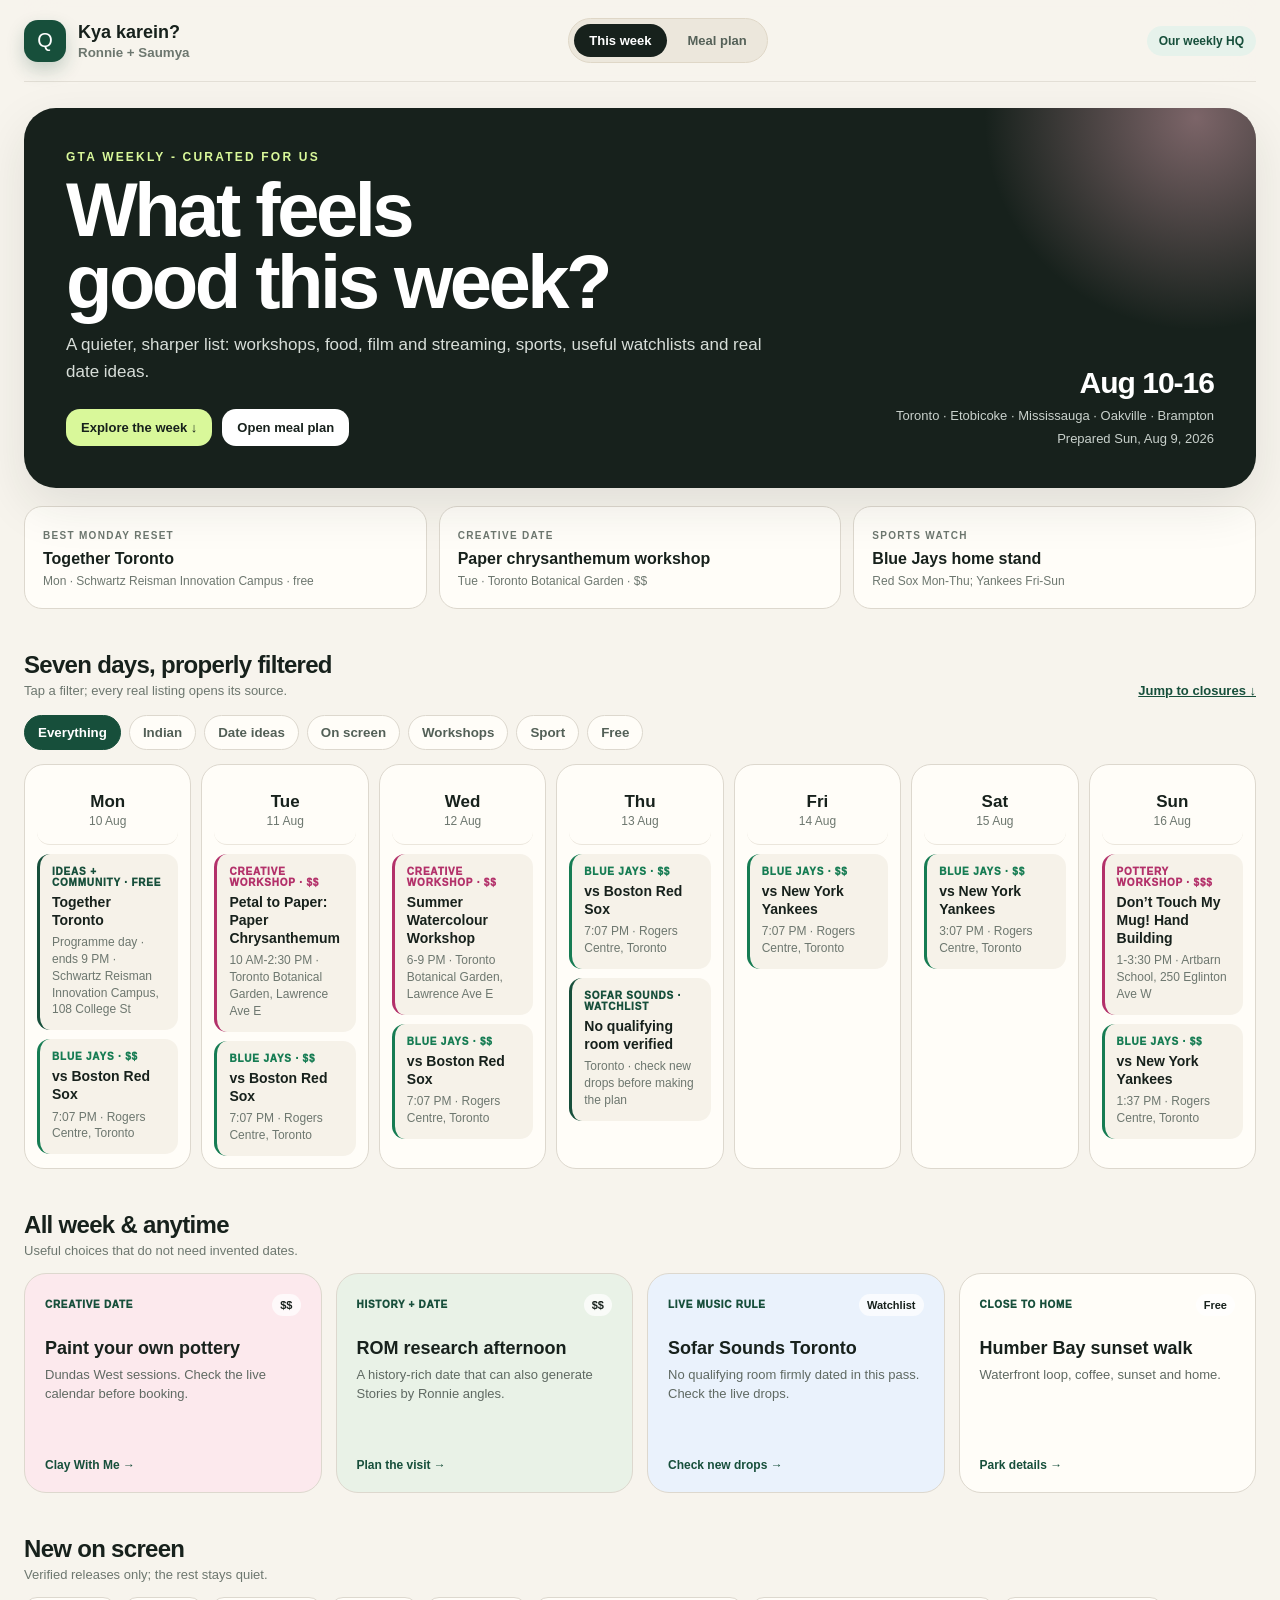
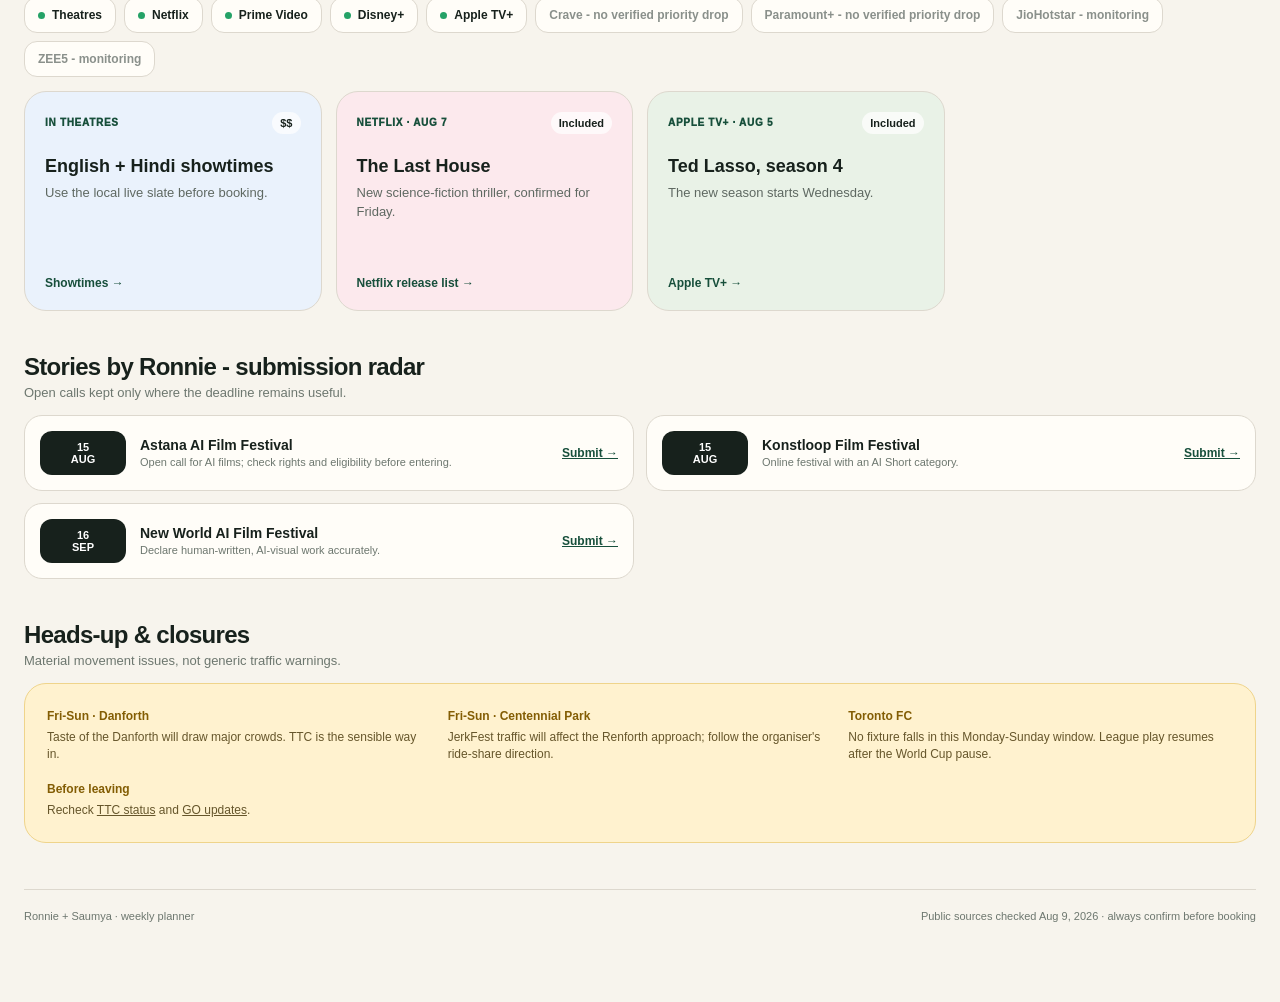
==== index.html @ 0d4a5aeb "Weekly dashboard refresh" ====
<!doctype html>
<html lang="en"><head><meta charset="utf-8"><meta name="viewport" content="width=device-width,initial-scale=1"><meta name="robots" content="noindex,nofollow"><title>Kya karein? - Week</title><meta name="description" content="Ronnie and Saumya's private GTA week planner."><meta name="theme-color" content="#174f3b"><link rel="manifest" href="manifest.webmanifest"><link rel="apple-touch-icon" href="icons/qeera-192.png"><link rel="stylesheet" href="styles.css"></head>
<body data-page="week"><main class="shell">
<nav class="topbar" aria-label="Primary navigation"><a class="brand" href="index.html"><span class="brandmark">Q</span><span><b>Kya karein?</b><small>Ronnie + Saumya</small></span></a><div class="nav"><a class="active" href="index.html">This week</a><a href="meals.html">Meal plan</a></div><span class="privacy">Our weekly HQ</span></nav>
<header class="hero"><div><div class="eyebrow">GTA weekly - curated for us</div><h1>What feels<br>good this week?</h1><p>A quieter, sharper list: workshops, food, film and streaming, sports, useful watchlists and real date ideas.</p><div class="hero-actions"><a class="button" href="#calendar">Explore the week ↓</a><a class="button secondary" href="meals.html">Open meal plan</a></div></div><div class="weekstamp"><strong>Aug 10-16</strong><span>Toronto · Etobicoke · Mississauga · Oakville · Brampton</span><span>Prepared Sun, Aug 9, 2026</span></div></header>
<section class="pulse" aria-label="This week's pulse"><article class="pulse-card"><small>Best Monday reset</small><strong>Together Toronto</strong><span>Mon · Schwartz Reisman Innovation Campus · free</span></article><article class="pulse-card"><small>Creative date</small><strong>Paper chrysanthemum workshop</strong><span>Tue · Toronto Botanical Garden · $$</span></article><article class="pulse-card"><small>Sports watch</small><strong>Blue Jays home stand</strong><span>Red Sox Mon-Thu; Yankees Fri-Sun</span></article></section>
<section class="section" id="calendar"><div class="section-head"><div><h2>Seven days, properly filtered</h2><p>Tap a filter; every real listing opens its source.</p></div><a class="section-link" href="#heads-up">Jump to closures ↓</a></div><div class="filters" role="group" aria-label="Event filters"><button class="filter active" data-filter="all">Everything</button><button class="filter" data-filter="indian">Indian</button><button class="filter" data-filter="date">Date ideas</button><button class="filter" data-filter="screen">On screen</button><button class="filter" data-filter="workshop">Workshops</button><button class="filter" data-filter="sport">Sport</button><button class="filter" data-filter="free">Free</button></div><div class="days">
<article class="day-card" data-date="2026-08-10"><div class="day-head"><b>Mon</b><span>10 Aug</span></div><a class="event free" data-tags="date free" href="https://sric.utoronto.ca/together-toronto-august-10-2026/" target="_blank" rel="noopener"><small>Ideas + community · Free</small><b>Together Toronto</b><span>Programme day · ends 9 PM · Schwartz Reisman Innovation Campus, 108 College St</span></a><a class="event sport" data-tags="sport" href="https://www.mlb.com/bluejays/schedule/2026-08" target="_blank" rel="noopener"><small>Blue Jays · $$</small><b>vs Boston Red Sox</b><span>7:07 PM · Rogers Centre, Toronto</span></a></article>
<article class="day-card" data-date="2026-08-11"><div class="day-head"><b>Tue</b><span>11 Aug</span></div><a class="event workshop" data-tags="date workshop" href="https://torontobotanicalgarden.ca/events/week/2026-08-10/" target="_blank" rel="noopener"><small>Creative workshop · $$</small><b>Petal to Paper: Paper Chrysanthemum</b><span>10 AM-2:30 PM · Toronto Botanical Garden, Lawrence Ave E</span></a><a class="event sport" data-tags="sport" href="https://www.mlb.com/bluejays/schedule/2026-08" target="_blank" rel="noopener"><small>Blue Jays · $$</small><b>vs Boston Red Sox</b><span>7:07 PM · Rogers Centre, Toronto</span></a></article>
<article class="day-card" data-date="2026-08-12"><div class="day-head"><b>Wed</b><span>12 Aug</span></div><a class="event workshop" data-tags="date workshop" href="https://torontobotanicalgarden.ca/events/week/2026-08-10/" target="_blank" rel="noopener"><small>Creative workshop · $$</small><b>Summer Watercolour Workshop</b><span>6-9 PM · Toronto Botanical Garden, Lawrence Ave E</span></a><a class="event sport" data-tags="sport" href="https://www.mlb.com/bluejays/schedule/2026-08" target="_blank" rel="noopener"><small>Blue Jays · $$</small><b>vs Boston Red Sox</b><span>7:07 PM · Rogers Centre, Toronto</span></a></article>
<article class="day-card" data-date="2026-08-13"><div class="day-head"><b>Thu</b><span>13 Aug</span></div><a class="event sport" data-tags="sport" href="https://www.mlb.com/bluejays/schedule/2026-08" target="_blank" rel="noopener"><small>Blue Jays · $$</small><b>vs Boston Red Sox</b><span>7:07 PM · Rogers Centre, Toronto</span></a><a class="event date" data-tags="date" href="https://www.sofarsounds.com/cities/toronto" target="_blank" rel="noopener"><small>Sofar Sounds · Watchlist</small><b>No qualifying room verified</b><span>Toronto · check new drops before making the plan</span></a></article>
<article class="day-card" data-date="2026-08-14"><div class="day-head"><b>Fri</b><span>14 Aug</span></div><a class="event sport" data-tags="sport" href="https://www.mlb.com/bluejays/schedule/2026-08" target="_blank" rel="noopener"><small>Blue Jays · $$</small><b>vs New York Yankees</b><span>7:07 PM · Rogers Centre, Toronto</span></a></article>
<article class="day-card" data-date="2026-08-15"><div class="day-head"><b>Sat</b><span>15 Aug</span></div><a class="event sport" data-tags="sport" href="https://www.mlb.com/bluejays/schedule/2026-08" target="_blank" rel="noopener"><small>Blue Jays · $$</small><b>vs New York Yankees</b><span>3:07 PM · Rogers Centre, Toronto</span></a></article>
<article class="day-card" data-date="2026-08-16"><div class="day-head"><b>Sun</b><span>16 Aug</span></div><a class="event workshop" data-tags="date workshop" href="https://artbarnschool.com/classes/dont-touch-my-mug-hand-building-workshop/" target="_blank" rel="noopener"><small>Pottery workshop · $$$</small><b>Don’t Touch My Mug! Hand Building</b><span>1-3:30 PM · Artbarn School, 250 Eglinton Ave W</span></a><a class="event sport" data-tags="sport" href="https://www.mlb.com/bluejays/schedule/2026-08" target="_blank" rel="noopener"><small>Blue Jays · $$</small><b>vs New York Yankees</b><span>1:37 PM · Rogers Centre, Toronto</span></a></article></div></section>
<section class="section"><div class="section-head"><div><h2>All week &amp; anytime</h2><p>Useful choices that do not need invented dates.</p></div></div><div class="grid"><a class="feature-card tint-pink" href="https://www.claywithme.ca/" target="_blank" rel="noopener"><div class="feature-top"><span class="tag">Creative date</span><span class="price">$$</span></div><h3>Paint your own pottery</h3><p>Dundas West sessions. Check the live calendar before booking.</p><span class="source">Clay With Me →</span></a><a class="feature-card tint-green" href="https://www.rom.on.ca/en" target="_blank" rel="noopener"><div class="feature-top"><span class="tag">History + date</span><span class="price">$$</span></div><h3>ROM research afternoon</h3><p>A history-rich date that can also generate Stories by Ronnie angles.</p><span class="source">Plan the visit →</span></a><a class="feature-card tint-blue" href="https://www.sofarsounds.com/cities/toronto" target="_blank" rel="noopener"><div class="feature-top"><span class="tag">Live music rule</span><span class="price">Watchlist</span></div><h3>Sofar Sounds Toronto</h3><p>No qualifying room firmly dated in this pass. Check the live drops.</p><span class="source">Check new drops →</span></a><a class="feature-card" href="https://www.toronto.ca/explore-enjoy/parks-gardens-beaches/humber-bay-park/" target="_blank" rel="noopener"><div class="feature-top"><span class="tag">Close to home</span><span class="price">Free</span></div><h3>Humber Bay sunset walk</h3><p>Waterfront loop, coffee, sunset and home.</p><span class="source">Park details →</span></a></div></section>
<section class="section"><div class="section-head"><div><h2>New on screen</h2><p>Verified releases only; the rest stays quiet.</p></div></div><div class="platforms" aria-label="Streaming services checked"><span class="platform live">Theatres</span><span class="platform live">Netflix</span><span class="platform live">Prime Video</span><span class="platform live">Disney+</span><span class="platform live">Apple TV+</span><span class="platform quiet">Crave - no verified priority drop</span><span class="platform quiet">Paramount+ - no verified priority drop</span><span class="platform quiet">JioHotstar - monitoring</span><span class="platform quiet">ZEE5 - monitoring</span></div><div class="grid" style="margin-top:14px"><a class="feature-card tint-blue" href="https://www.cineplex.com/movies/now-playing" target="_blank" rel="noopener"><div class="feature-top"><span class="tag">In theatres</span><span class="price">$$</span></div><h3>English + Hindi showtimes</h3><p>Use the local live slate before booking.</p><span class="source">Showtimes →</span></a><a class="feature-card tint-pink" href="https://www.netflix.com/tudum/articles/new-on-netflix" target="_blank" rel="noopener"><div class="feature-top"><span class="tag">Netflix · Aug 7</span><span class="price">Included</span></div><h3>The Last House</h3><p>New science-fiction thriller, confirmed for Friday.</p><span class="source">Netflix release list →</span></a><a class="feature-card tint-green" href="https://tv.apple.com/" target="_blank" rel="noopener"><div class="feature-top"><span class="tag">Apple TV+ · Aug 5</span><span class="price">Included</span></div><h3>Ted Lasso, season 4</h3><p>The new season starts Wednesday.</p><span class="source">Apple TV+ →</span></a></div></section>
<section class="section"><div class="section-head"><div><h2>Stories by Ronnie - submission radar</h2><p>Open calls kept only where the deadline remains useful.</p></div></div><div class="deadline-list"><article class="deadline"><time>15<br>AUG</time><div><b>Astana AI Film Festival</b><span>Open call for AI films; check rights and eligibility before entering.</span></div><a href="https://www.aaiff.ai/" target="_blank" rel="noopener">Submit →</a></article><article class="deadline"><time>15<br>AUG</time><div><b>Konstloop Film Festival</b><span>Online festival with an AI Short category.</span></div><a href="https://konstloop.com/" target="_blank" rel="noopener">Submit →</a></article><article class="deadline"><time>16<br>SEP</time><div><b>New World AI Film Festival</b><span>Declare human-written, AI-visual work accurately.</span></div><a href="https://nwaiff.lovable.app/" target="_blank" rel="noopener">Submit →</a></article></div></section>
<section class="section" id="heads-up"><div class="section-head"><div><h2>Heads-up &amp; closures</h2><p>Material movement issues, not generic traffic warnings.</p></div></div><div class="heads-up"><div class="heads-grid"><div class="heads-item"><b>Fri-Sun · Danforth</b><p>Taste of the Danforth will draw major crowds. TTC is the sensible way in.</p></div><div class="heads-item"><b>Fri-Sun · Centennial Park</b><p>JerkFest traffic will affect the Renforth approach; follow the organiser's ride-share direction.</p></div><div class="heads-item"><b>Toronto FC</b><p>No fixture falls in this Monday-Sunday window. League play resumes after the World Cup pause.</p></div><div class="heads-item"><b>Before leaving</b><p>Recheck <a href="https://www.ttc.ca/service-advisories/subway-service" target="_blank" rel="noopener">TTC status</a> and <a href="https://www.gotransit.com/en/service-updates" target="_blank" rel="noopener">GO updates</a>.</p></div></div></div></section>
<footer class="footer"><span>Ronnie + Saumya · weekly planner</span><span>Public sources checked Aug 9, 2026 · always confirm before booking</span></footer></main><script src="app.js"></script></body></html>
---- styles.css ----
:root{
  --ink:#17211c;--muted:#6d776f;--paper:#f7f4ed;--card:#fffdf8;--line:#ddd8ce;
  --green:#174f3b;--lime:#d9f89a;--rose:#f7b7c5;--blue:#b9d9ff;--saffron:#ffd27e;
  --plum:#6b3b67;--shadow:0 18px 50px rgba(26,43,34,.10);--radius:22px
}
*{box-sizing:border-box}html{scroll-behavior:smooth}body{margin:0;background:var(--paper);color:var(--ink);font-family:-apple-system,BlinkMacSystemFont,"Segoe UI",sans-serif;-webkit-font-smoothing:antialiased}
a{color:inherit}.shell{max-width:1440px;margin:auto;padding:0 24px 80px}.topbar{position:sticky;top:0;z-index:20;display:flex;align-items:center;justify-content:space-between;gap:24px;padding:18px 0;background:rgba(247,244,237,.92);backdrop-filter:blur(16px);border-bottom:1px solid rgba(221,216,206,.75)}
.brand{display:flex;align-items:center;gap:12px;text-decoration:none}.brandmark{width:42px;height:42px;border-radius:14px;display:grid;place-items:center;background:var(--green);color:#fff;font-size:20px;box-shadow:0 8px 18px rgba(23,79,59,.22)}.brand b{font-size:18px}.brand small{display:block;color:var(--muted);font-weight:650;margin-top:2px}
.nav{display:flex;gap:6px;background:#ece7dc;border:1px solid #dfd7c7;padding:5px;border-radius:999px}.nav a{padding:9px 15px;border-radius:999px;text-decoration:none;font-size:13px;font-weight:800;color:#556158}.nav a.active{background:var(--ink);color:white}
.privacy,.account-button{font-size:12px;font-weight:800;color:var(--green);background:#e6f2eb;padding:8px 12px;border-radius:999px}.account-button{border:0;cursor:pointer;font-family:inherit}.account-button:hover{background:#d6e9de}
.hero{position:relative;overflow:hidden;display:grid;grid-template-columns:1.4fr .8fr;gap:30px;align-items:end;margin:26px 0 18px;background:var(--ink);color:white;border-radius:32px;padding:42px;box-shadow:var(--shadow)}.hero:after{content:"";position:absolute;width:440px;height:440px;right:-160px;top:-210px;border-radius:50%;background:radial-gradient(circle,var(--rose),transparent 68%);opacity:.45}.eyebrow{font-size:12px;font-weight:900;letter-spacing:2.2px;text-transform:uppercase;color:var(--lime)}h1{font-size:clamp(42px,6vw,76px);line-height:.95;letter-spacing:-3.5px;margin:10px 0 14px}.hero p{max-width:720px;color:#d8ded9;font-size:17px;line-height:1.55;margin:0}.weekstamp{position:relative;z-index:1;text-align:right}.weekstamp strong{display:block;font-size:30px;letter-spacing:-1px}.weekstamp span{display:block;margin-top:8px;color:#c9d1cc;font-size:13px}.hero-actions{display:flex;gap:10px;flex-wrap:wrap;margin-top:24px}.button{display:inline-flex;align-items:center;justify-content:center;gap:8px;border:0;border-radius:14px;padding:11px 15px;font-weight:850;text-decoration:none;cursor:pointer;background:var(--lime);color:var(--ink);font-size:13px}.button.secondary{background:#fff;color:var(--ink)}.button.ghost{background:transparent;border:1px solid var(--line)}
.pulse{display:grid;grid-template-columns:repeat(3,1fr);gap:12px;margin:18px 0 30px}.pulse-card{padding:18px;border-radius:18px;border:1px solid var(--line);background:var(--card)}.pulse-card small{font-size:10px;letter-spacing:1.3px;text-transform:uppercase;font-weight:900;color:var(--muted)}.pulse-card strong{display:block;margin-top:7px;font-size:16px}.pulse-card span{display:block;margin-top:5px;color:var(--muted);font-size:12px;line-height:1.4}
.section{margin-top:42px}.section-head{display:flex;align-items:end;justify-content:space-between;gap:20px;margin-bottom:15px}.section h2{margin:0;font-size:24px;letter-spacing:-.7px}.section-head p{margin:4px 0 0;color:var(--muted);font-size:13px}.section-link{font-size:13px;font-weight:850;color:var(--green)}
.filters{display:flex;gap:8px;overflow:auto;padding:2px 0 14px}.filter{white-space:nowrap;border:1px solid var(--line);background:var(--card);color:#536057;padding:9px 13px;border-radius:999px;font-weight:800;cursor:pointer}.filter.active{background:var(--green);color:white;border-color:var(--green)}
.swipe-hint{display:none}.days{display:grid;grid-template-columns:repeat(7,minmax(0,1fr));gap:10px;align-items:stretch}.day-card{min-width:0;height:100%;background:var(--card);border:1px solid var(--line);border-radius:20px;padding:12px;min-height:190px}.day-card.today,.meal-day.today{position:relative;border:3px solid var(--green);box-shadow:0 0 0 5px var(--lime),0 16px 34px rgba(23,79,59,.14)}.day-head{display:flex;flex-direction:column;justify-content:center;align-items:center;gap:3px;min-height:68px;padding:10px;text-align:center;border-bottom:1px solid #ebe6dc;border-radius:13px}.day-card.today .day-head,.meal-day.today header{background:var(--lime);border-bottom-color:transparent}.day-head b{font-size:17px;line-height:1.1}.day-head span{font-size:12px;color:var(--muted)}.today .day-head b:after,.meal-day.today header b:after{content:"TODAY";display:inline-block;font-size:8px;letter-spacing:.7px;color:#fff;background:var(--green);padding:4px 6px;border-radius:999px;margin-left:7px;vertical-align:2px}
.event{display:block;margin-top:9px;padding:12px;background:#f6f2e9;border-radius:13px;text-decoration:none;border-left:3px solid var(--accent,var(--green));transition:.2s}.event:hover{transform:translateY(-2px);box-shadow:0 10px 20px rgba(25,40,32,.08)}.event small{display:block;color:var(--accent,var(--green));font-size:10px;font-weight:950;letter-spacing:.8px;text-transform:uppercase}.event b{display:block;font-size:14px;line-height:1.3;margin:5px 0}.event span{display:block;font-size:12px;color:var(--muted);line-height:1.4}.event.screen{--accent:#7450a3}.event.indian{--accent:#c15b16}.event.sport{--accent:#167c53}.event.workshop{--accent:#b3316a}.event.creator{--accent:#1e5aa0}.event.dim{--accent:#7d817d}.event[hidden]{display:none}
.grid{display:grid;grid-template-columns:repeat(4,minmax(0,1fr));gap:14px}.feature-card{position:relative;overflow:hidden;display:flex;flex-direction:column;min-height:220px;padding:20px;border-radius:22px;background:var(--card);border:1px solid var(--line);color:inherit;text-decoration:none}.feature-card *{text-decoration:none}.feature-card:hover{transform:translateY(-2px);box-shadow:0 14px 28px rgba(25,40,32,.08)}.feature-card.tint-green{background:#e9f2e7}.feature-card.tint-pink{background:#fce9ed}.feature-card.tint-blue{background:#eaf2fc}.feature-card.tint-yellow{background:#fff1cc}.feature-top{display:flex;align-items:center;justify-content:space-between;gap:10px}.tag{font-size:10px;font-weight:950;letter-spacing:.7px;text-transform:uppercase;color:var(--green)}.price{font-size:11px;font-weight:900;background:rgba(255,255,255,.72);border-radius:999px;padding:5px 8px}.feature-card h3{font-size:18px;line-height:1.15;margin:22px 0 8px}.feature-card p{margin:0 0 18px;color:#5f6962;font-size:13px;line-height:1.45}.feature-card .source{margin-top:auto;font-size:12px;font-weight:900;color:var(--green)}
.platforms{display:flex;gap:8px;flex-wrap:wrap}.platform{border:1px solid var(--line);background:var(--card);padding:10px 13px;border-radius:13px;font-size:12px;font-weight:850}.platform.live:before{content:"";display:inline-block;width:7px;height:7px;background:#25a267;border-radius:50%;margin-right:7px}.platform.quiet{color:#8a908b}
.deadline-list{display:grid;grid-template-columns:repeat(2,1fr);gap:12px}.deadline{display:grid;grid-template-columns:86px 1fr auto;gap:14px;align-items:center;background:var(--card);border:1px solid var(--line);border-radius:18px;padding:15px}.deadline time{background:var(--ink);color:#fff;padding:10px;border-radius:12px;text-align:center;font-size:11px;font-weight:900}.deadline b{display:block;font-size:14px}.deadline span{display:block;font-size:11px;color:var(--muted);margin-top:3px}.deadline a{font-size:12px;font-weight:900;color:var(--green)}
.heads-up{background:#fff2cf;border:1px solid #efd48b;border-radius:22px;padding:22px}.heads-grid{display:grid;grid-template-columns:repeat(3,1fr);gap:16px}.heads-item b{font-size:12px;color:#835d04}.heads-item p{font-size:12px;color:#66562b;line-height:1.45;margin:5px 0 0}
.meal-hero{background:linear-gradient(135deg,#173f32,#245c46);grid-template-columns:1fr .7fr}.meal-hero .weekstamp{background:rgba(255,255,255,.08);border:1px solid rgba(255,255,255,.14);border-radius:22px;padding:20px}.progress-track{height:8px;border-radius:999px;background:rgba(255,255,255,.16);overflow:hidden;margin-top:13px}.progress-fill{height:100%;width:0;background:var(--lime);transition:width .25s}.progress-copy{display:flex;justify-content:space-between;margin-top:8px;font-size:11px;color:#d9e5dd}
.meal-toolbar{display:flex;justify-content:space-between;gap:14px;align-items:center;margin:18px 0}.rule-pills{display:flex;gap:7px;flex-wrap:wrap}.rule-pills span{font-size:11px;font-weight:850;background:#e7eee9;border-radius:999px;padding:7px 10px;color:#40554a}.draft-state{font-size:12px;font-weight:900;color:#875b00;background:#fff0bf;padding:8px 11px;border-radius:999px}
.meal-week{display:grid;grid-template-columns:repeat(7,minmax(0,1fr));gap:11px;align-items:stretch}.meal-day{min-width:0;height:100%;background:var(--card);border:1px solid var(--line);border-radius:20px;padding:12px}.meal-day.detox{background:#fff8da;border-color:#ecd978}.meal-day.light{background:#edf6ed;border-color:#bdd5bd}.meal-day.out{background:#f8edf5;border-color:#dabed4}.meal-day header{display:flex;flex-direction:column;justify-content:center;align-items:center;gap:4px;min-height:68px;padding:10px;text-align:center;border-radius:13px}.meal-day header b{font-size:17px;line-height:1.1}.meal-day header span{font-size:10px;line-height:1.25;font-weight:950;letter-spacing:.6px;text-transform:uppercase;color:var(--green)}.meal{position:relative;display:block;margin-top:8px;background:#f4f1ea;border-radius:13px;padding:12px 11px 12px 42px;min-height:82px;cursor:pointer}.meal:before{content:"";position:absolute;left:12px;top:13px;width:18px;height:18px;display:grid;place-items:center;border:1.5px solid #9ca79f;border-radius:5px;background:#fff;color:#fff;font-size:12px;font-weight:950;line-height:1}.meal:has(input:checked):before{content:"✓";background:var(--green);border-color:var(--green)}.meal:has(input:focus-visible):before{outline:3px solid rgba(23,79,59,.22);outline-offset:2px}.meal input{position:absolute;left:12px;top:13px;width:18px;height:18px;margin:0;opacity:0;cursor:pointer;z-index:1}.meal small{display:block;font-size:10px;font-weight:950;text-transform:uppercase;letter-spacing:.7px;color:var(--muted)}.meal b{display:block;font-size:14px;line-height:1.35;margin:5px 0}.meal button{padding:0;border:0;background:none;color:var(--green);font-weight:900;font-size:11px;cursor:pointer}.meal.done{opacity:.5}.meal.done b{text-decoration:line-through}
.meal-bottom{display:grid;grid-template-columns:1fr 1fr;gap:16px;margin-top:26px}.panel{background:var(--card);border:1px solid var(--line);border-radius:22px;padding:20px}.panel h3{margin:0 0 7px;font-size:18px}.panel>p{color:var(--muted);font-size:12px;line-height:1.45;margin:0 0 14px}.note-input{width:100%;min-height:94px;resize:vertical;border:1px solid var(--line);background:#f8f5ee;border-radius:14px;padding:12px;font:inherit;font-size:13px}.save-line{display:flex;justify-content:space-between;align-items:center;margin-top:9px}.save-state{font-size:11px;color:var(--muted)}
.restaurant-row{display:grid;grid-template-columns:repeat(2,minmax(0,1fr));gap:10px}.restaurant-slot{display:block;border:1px solid var(--line);border-radius:14px;padding:13px;background:#faf8f2;color:inherit;text-decoration:none;transition:.2s}.restaurant-slot:hover{transform:translateY(-2px);border-color:#9fb9aa;box-shadow:0 10px 22px rgba(25,40,32,.07)}.restaurant-slot small{display:block;color:var(--green);font-size:9px;font-weight:950;letter-spacing:.65px;text-transform:uppercase}.restaurant-slot b{display:block;font-size:13px;margin-top:5px}.restaurant-slot span{display:block;color:var(--muted);font-size:11px;line-height:1.4;margin-top:5px}.restaurant-slot em{display:block;color:var(--green);font-size:10px;font-style:normal;font-weight:900;margin-top:10px}
.modal{position:fixed;inset:0;z-index:50;display:none;align-items:center;justify-content:center;padding:24px;background:rgba(9,18,13,.65);backdrop-filter:blur(8px)}.modal.open{display:flex}.modal-card{width:min(650px,100%);max-height:84vh;overflow:auto;background:var(--card);border-radius:24px;padding:24px;box-shadow:0 30px 80px rgba(0,0,0,.3)}.modal-head{display:flex;justify-content:space-between;gap:18px}.modal h3{margin:0;font-size:22px}.modal-close{border:0;background:#ebe6dc;border-radius:50%;width:36px;height:36px;cursor:pointer;font-size:18px}.recipe-copy{white-space:pre-line;color:#4f5c54;font-size:13px;line-height:1.55;margin-top:16px}.recipe-source{display:inline-block;margin-top:16px;font-weight:900;color:var(--green);font-size:12px}
.private-note{margin-top:26px;padding:14px 16px;background:#ece8df;border-radius:15px;color:#6a706b;font-size:11px;line-height:1.5}.footer{margin-top:46px;border-top:1px solid var(--line);padding-top:20px;color:var(--muted);font-size:11px;display:flex;justify-content:space-between;gap:20px}
.private-note.offline{background:#fff0bf;color:#735000}.auth-locked{overflow:hidden}.auth-gate{position:fixed;inset:0;z-index:100;display:grid;place-items:center;padding:20px;background:rgba(13,28,20,.74);backdrop-filter:blur(16px)}.auth-gate[hidden]{display:none}.auth-card{width:min(460px,100%);background:var(--card);border:1px solid rgba(255,255,255,.55);border-radius:28px;padding:28px;box-shadow:0 34px 100px rgba(4,18,11,.34);text-align:center}.auth-mark{width:52px;height:52px;margin:0 auto 18px;border-radius:17px;display:grid;place-items:center;background:var(--green);color:white;font-size:24px;box-shadow:0 10px 24px rgba(23,79,59,.25)}.auth-card .eyebrow{color:var(--green);margin:0}.auth-card h2{font-size:30px;letter-spacing:-1px;margin:8px 0}.auth-card>p:not(.eyebrow){color:var(--muted);font-size:13px;margin:0 auto 20px}.profile-choices{display:grid;grid-template-columns:1fr 1fr;gap:12px}.profile-choices button{display:flex;align-items:center;gap:11px;border:1px solid var(--line);background:#f7f4ed;border-radius:17px;padding:14px;text-align:left;font:inherit;font-weight:850;cursor:pointer}.profile-choices button b{width:34px;height:34px;border-radius:11px;display:grid;place-items:center;background:#e4ece7;color:var(--green)}.profile-choices button.selected{border:2px solid var(--green);background:#eaf4ed;box-shadow:0 0 0 4px rgba(217,248,154,.7)}.profile-choices button.selected b{background:var(--green);color:white}#pin-panel{margin-top:22px;text-align:left}#pin-panel label{display:block;font-size:12px;font-weight:850;margin-bottom:8px}#pin-input{width:100%;height:56px;border:1px solid var(--line);border-radius:15px;background:#f7f4ed;padding:0 16px;text-align:center;font:800 25px/1 -apple-system,BlinkMacSystemFont,"Segoe UI",sans-serif;letter-spacing:10px}#pin-input:focus{outline:3px solid rgba(23,79,59,.18);border-color:var(--green)}.auth-submit{width:100%;margin-top:12px;min-height:48px}.auth-submit:disabled{opacity:.6;cursor:wait}.auth-message{min-height:18px;margin:13px 0 0;color:var(--green);font-size:12px}.auth-message.error{color:#a32828}
@media(max-width:1100px){.days,.meal-week{grid-template-columns:repeat(2,minmax(0,1fr));gap:14px}.grid{grid-template-columns:repeat(2,1fr)}.heads-grid{grid-template-columns:1fr 1fr}.meal-bottom{grid-template-columns:1fr}.hero{grid-template-columns:1fr}.weekstamp{text-align:left}.deadline-list{grid-template-columns:1fr}}
@media(max-width:720px){.shell{padding:0 14px 56px}.topbar{align-items:flex-start;flex-wrap:wrap;gap:12px}.privacy{display:none}.account-button{margin-left:auto}.nav{order:3;width:100%}.nav a{flex:1;text-align:center}.hero{padding:26px 22px;border-radius:24px}.hero h1{letter-spacing:-2px}.pulse{grid-template-columns:1fr}.days,.meal-week{grid-template-columns:1fr}.grid{grid-template-columns:1fr}.heads-grid,.meal-bottom{grid-template-columns:1fr}.deadline{grid-template-columns:74px 1fr}.deadline a{grid-column:2}.footer{flex-direction:column}.restaurant-row{grid-template-columns:1fr}.auth-card{padding:24px 18px}.profile-choices button{justify-content:center;flex-direction:column}.save-line{align-items:flex-start;gap:10px;flex-direction:column}}
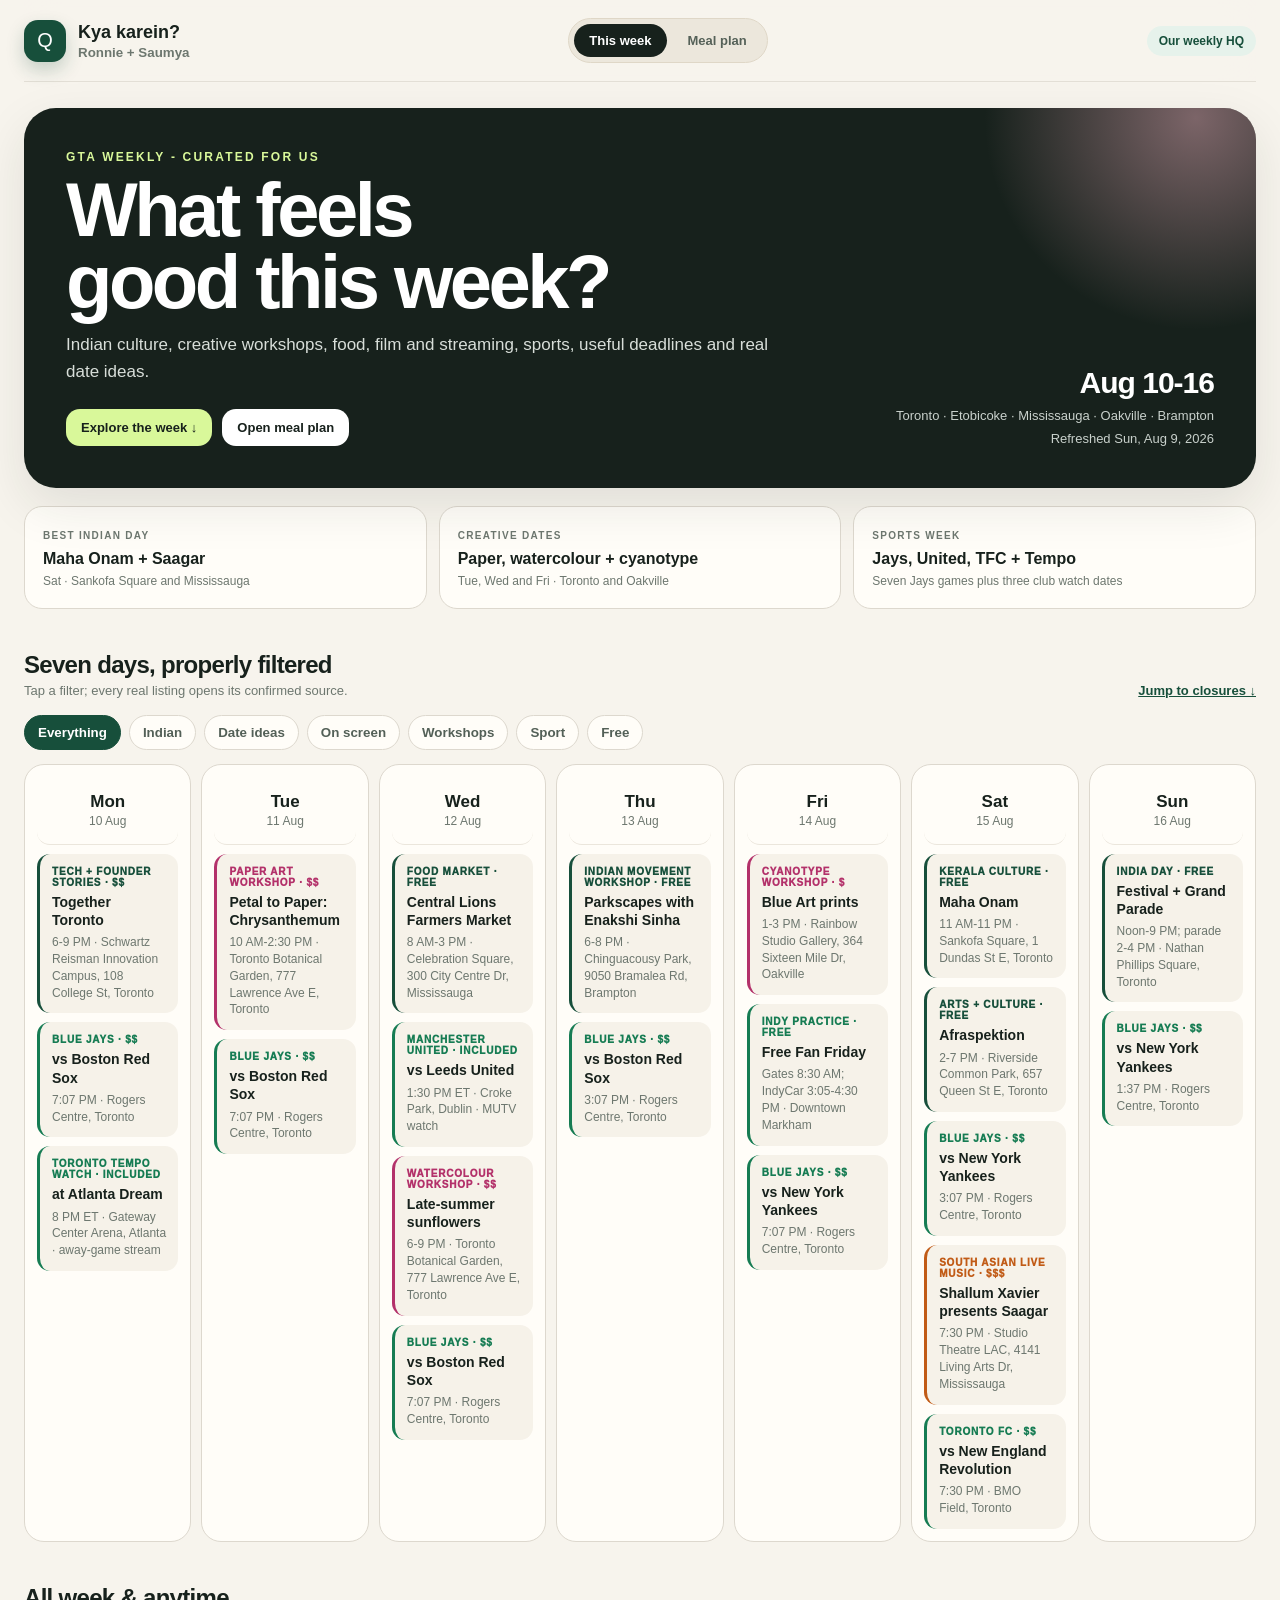
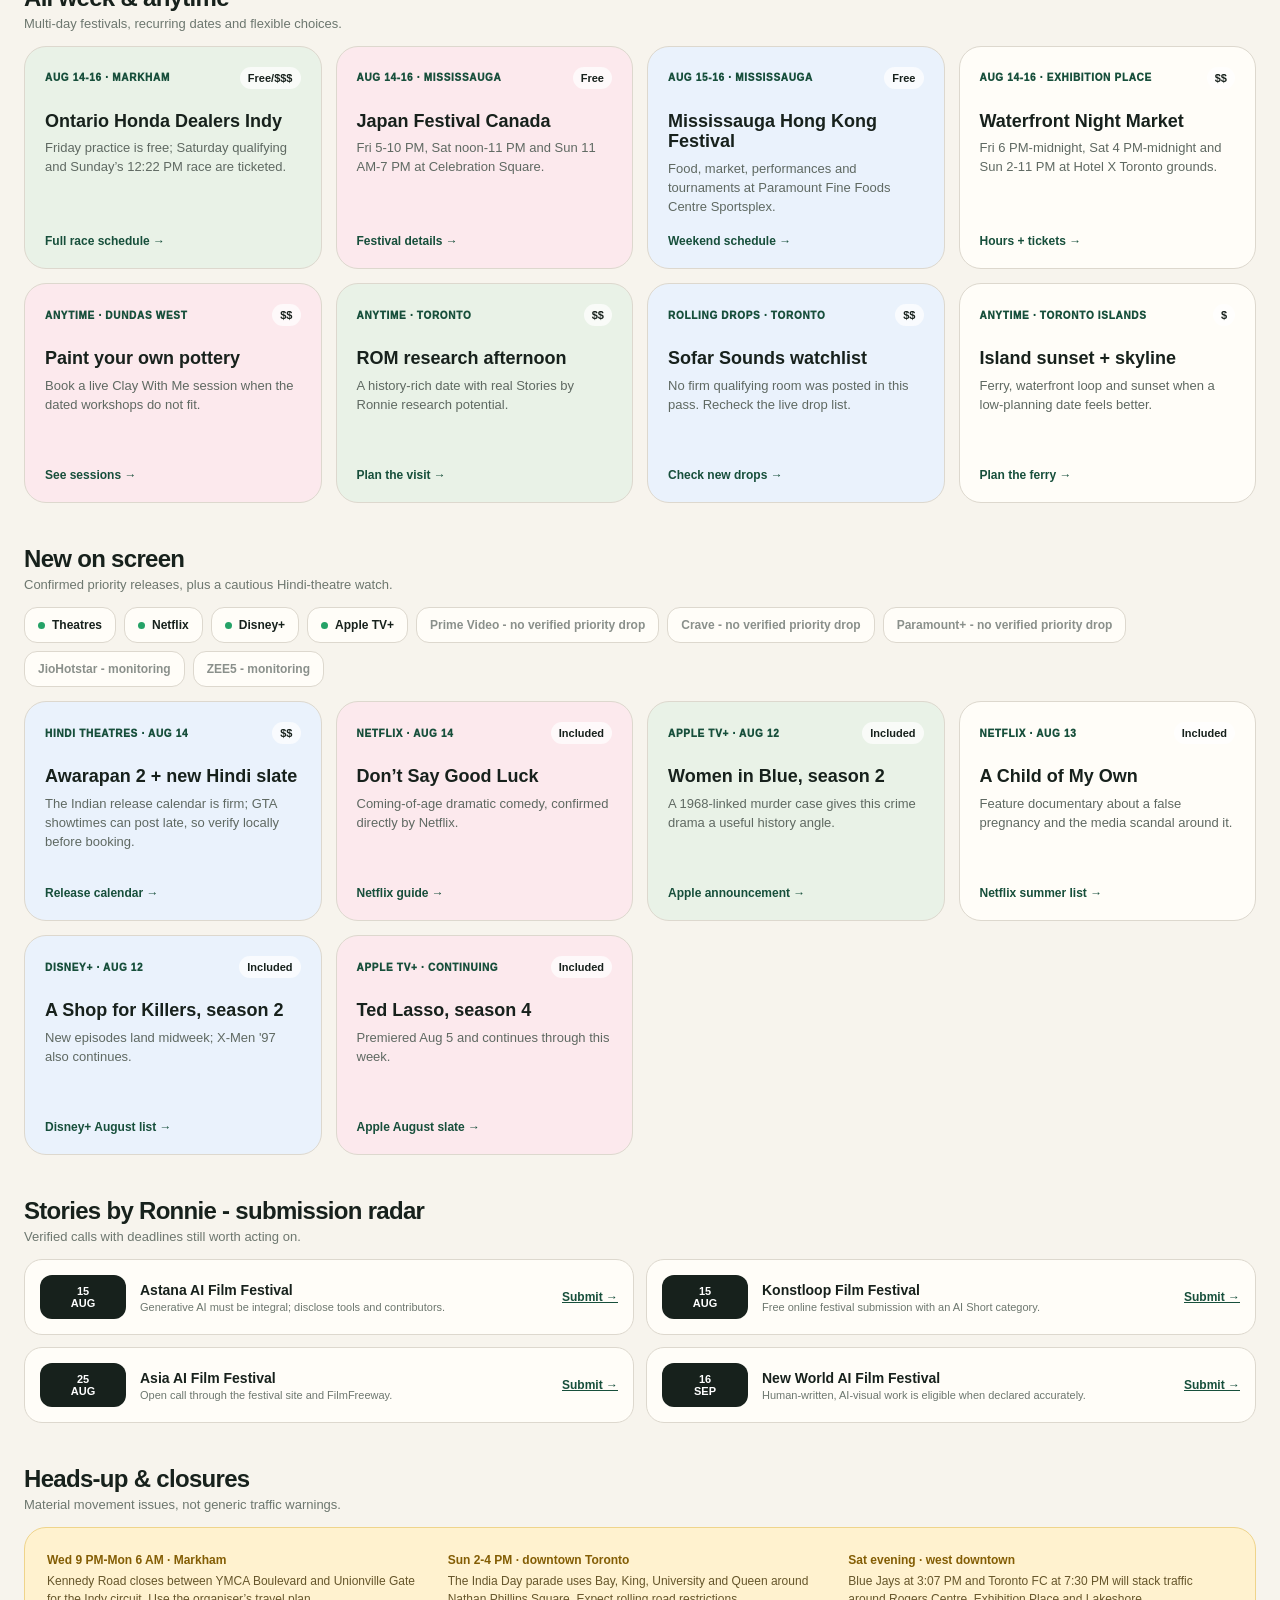
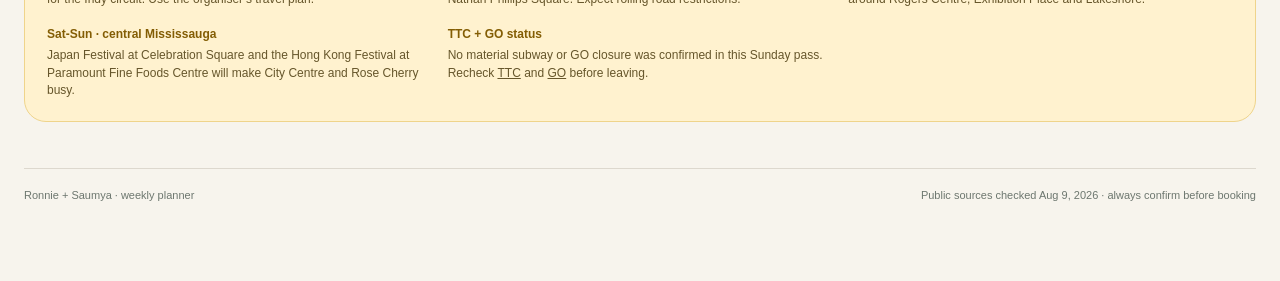
==== commit b9454a6f: "Weekly dashboard refresh" ====
--- a/index.html
+++ b/index.html
@@ -1,19 +1,74 @@
 <!doctype html>
-<html lang="en"><head><meta charset="utf-8"><meta name="viewport" content="width=device-width,initial-scale=1"><meta name="robots" content="noindex,nofollow"><title>Kya karein? - Week</title><meta name="description" content="Ronnie and Saumya's private GTA week planner."><meta name="theme-color" content="#174f3b"><link rel="manifest" href="manifest.webmanifest"><link rel="apple-touch-icon" href="icons/qeera-192.png"><link rel="stylesheet" href="styles.css"></head>
+<html lang="en"><head><meta charset="utf-8"><meta name="viewport" content="width=device-width,initial-scale=1"><meta name="robots" content="noindex,nofollow"><title>Kya karein? - Week</title><meta name="description" content="Ronnie and Saumya's GTA week planner."><meta name="theme-color" content="#174f3b"><link rel="manifest" href="manifest.webmanifest"><link rel="apple-touch-icon" href="icons/qeera-192.png"><link rel="stylesheet" href="styles.css"></head>
 <body data-page="week"><main class="shell">
 <nav class="topbar" aria-label="Primary navigation"><a class="brand" href="index.html"><span class="brandmark">Q</span><span><b>Kya karein?</b><small>Ronnie + Saumya</small></span></a><div class="nav"><a class="active" href="index.html">This week</a><a href="meals.html">Meal plan</a></div><span class="privacy">Our weekly HQ</span></nav>
-<header class="hero"><div><div class="eyebrow">GTA weekly - curated for us</div><h1>What feels<br>good this week?</h1><p>A quieter, sharper list: workshops, food, film and streaming, sports, useful watchlists and real date ideas.</p><div class="hero-actions"><a class="button" href="#calendar">Explore the week ↓</a><a class="button secondary" href="meals.html">Open meal plan</a></div></div><div class="weekstamp"><strong>Aug 10-16</strong><span>Toronto · Etobicoke · Mississauga · Oakville · Brampton</span><span>Prepared Sun, Aug 9, 2026</span></div></header>
-<section class="pulse" aria-label="This week's pulse"><article class="pulse-card"><small>Best Monday reset</small><strong>Together Toronto</strong><span>Mon · Schwartz Reisman Innovation Campus · free</span></article><article class="pulse-card"><small>Creative date</small><strong>Paper chrysanthemum workshop</strong><span>Tue · Toronto Botanical Garden · $$</span></article><article class="pulse-card"><small>Sports watch</small><strong>Blue Jays home stand</strong><span>Red Sox Mon-Thu; Yankees Fri-Sun</span></article></section>
-<section class="section" id="calendar"><div class="section-head"><div><h2>Seven days, properly filtered</h2><p>Tap a filter; every real listing opens its source.</p></div><a class="section-link" href="#heads-up">Jump to closures ↓</a></div><div class="filters" role="group" aria-label="Event filters"><button class="filter active" data-filter="all">Everything</button><button class="filter" data-filter="indian">Indian</button><button class="filter" data-filter="date">Date ideas</button><button class="filter" data-filter="screen">On screen</button><button class="filter" data-filter="workshop">Workshops</button><button class="filter" data-filter="sport">Sport</button><button class="filter" data-filter="free">Free</button></div><div class="days">
-<article class="day-card" data-date="2026-08-10"><div class="day-head"><b>Mon</b><span>10 Aug</span></div><a class="event free" data-tags="date free" href="https://sric.utoronto.ca/together-toronto-august-10-2026/" target="_blank" rel="noopener"><small>Ideas + community · Free</small><b>Together Toronto</b><span>Programme day · ends 9 PM · Schwartz Reisman Innovation Campus, 108 College St</span></a><a class="event sport" data-tags="sport" href="https://www.mlb.com/bluejays/schedule/2026-08" target="_blank" rel="noopener"><small>Blue Jays · $$</small><b>vs Boston Red Sox</b><span>7:07 PM · Rogers Centre, Toronto</span></a></article>
-<article class="day-card" data-date="2026-08-11"><div class="day-head"><b>Tue</b><span>11 Aug</span></div><a class="event workshop" data-tags="date workshop" href="https://torontobotanicalgarden.ca/events/week/2026-08-10/" target="_blank" rel="noopener"><small>Creative workshop · $$</small><b>Petal to Paper: Paper Chrysanthemum</b><span>10 AM-2:30 PM · Toronto Botanical Garden, Lawrence Ave E</span></a><a class="event sport" data-tags="sport" href="https://www.mlb.com/bluejays/schedule/2026-08" target="_blank" rel="noopener"><small>Blue Jays · $$</small><b>vs Boston Red Sox</b><span>7:07 PM · Rogers Centre, Toronto</span></a></article>
-<article class="day-card" data-date="2026-08-12"><div class="day-head"><b>Wed</b><span>12 Aug</span></div><a class="event workshop" data-tags="date workshop" href="https://torontobotanicalgarden.ca/events/week/2026-08-10/" target="_blank" rel="noopener"><small>Creative workshop · $$</small><b>Summer Watercolour Workshop</b><span>6-9 PM · Toronto Botanical Garden, Lawrence Ave E</span></a><a class="event sport" data-tags="sport" href="https://www.mlb.com/bluejays/schedule/2026-08" target="_blank" rel="noopener"><small>Blue Jays · $$</small><b>vs Boston Red Sox</b><span>7:07 PM · Rogers Centre, Toronto</span></a></article>
-<article class="day-card" data-date="2026-08-13"><div class="day-head"><b>Thu</b><span>13 Aug</span></div><a class="event sport" data-tags="sport" href="https://www.mlb.com/bluejays/schedule/2026-08" target="_blank" rel="noopener"><small>Blue Jays · $$</small><b>vs Boston Red Sox</b><span>7:07 PM · Rogers Centre, Toronto</span></a><a class="event date" data-tags="date" href="https://www.sofarsounds.com/cities/toronto" target="_blank" rel="noopener"><small>Sofar Sounds · Watchlist</small><b>No qualifying room verified</b><span>Toronto · check new drops before making the plan</span></a></article>
-<article class="day-card" data-date="2026-08-14"><div class="day-head"><b>Fri</b><span>14 Aug</span></div><a class="event sport" data-tags="sport" href="https://www.mlb.com/bluejays/schedule/2026-08" target="_blank" rel="noopener"><small>Blue Jays · $$</small><b>vs New York Yankees</b><span>7:07 PM · Rogers Centre, Toronto</span></a></article>
-<article class="day-card" data-date="2026-08-15"><div class="day-head"><b>Sat</b><span>15 Aug</span></div><a class="event sport" data-tags="sport" href="https://www.mlb.com/bluejays/schedule/2026-08" target="_blank" rel="noopener"><small>Blue Jays · $$</small><b>vs New York Yankees</b><span>3:07 PM · Rogers Centre, Toronto</span></a></article>
-<article class="day-card" data-date="2026-08-16"><div class="day-head"><b>Sun</b><span>16 Aug</span></div><a class="event workshop" data-tags="date workshop" href="https://artbarnschool.com/classes/dont-touch-my-mug-hand-building-workshop/" target="_blank" rel="noopener"><small>Pottery workshop · $$$</small><b>Don’t Touch My Mug! Hand Building</b><span>1-3:30 PM · Artbarn School, 250 Eglinton Ave W</span></a><a class="event sport" data-tags="sport" href="https://www.mlb.com/bluejays/schedule/2026-08" target="_blank" rel="noopener"><small>Blue Jays · $$</small><b>vs New York Yankees</b><span>1:37 PM · Rogers Centre, Toronto</span></a></article></div></section>
-<section class="section"><div class="section-head"><div><h2>All week &amp; anytime</h2><p>Useful choices that do not need invented dates.</p></div></div><div class="grid"><a class="feature-card tint-pink" href="https://www.claywithme.ca/" target="_blank" rel="noopener"><div class="feature-top"><span class="tag">Creative date</span><span class="price">$$</span></div><h3>Paint your own pottery</h3><p>Dundas West sessions. Check the live calendar before booking.</p><span class="source">Clay With Me →</span></a><a class="feature-card tint-green" href="https://www.rom.on.ca/en" target="_blank" rel="noopener"><div class="feature-top"><span class="tag">History + date</span><span class="price">$$</span></div><h3>ROM research afternoon</h3><p>A history-rich date that can also generate Stories by Ronnie angles.</p><span class="source">Plan the visit →</span></a><a class="feature-card tint-blue" href="https://www.sofarsounds.com/cities/toronto" target="_blank" rel="noopener"><div class="feature-top"><span class="tag">Live music rule</span><span class="price">Watchlist</span></div><h3>Sofar Sounds Toronto</h3><p>No qualifying room firmly dated in this pass. Check the live drops.</p><span class="source">Check new drops →</span></a><a class="feature-card" href="https://www.toronto.ca/explore-enjoy/parks-gardens-beaches/humber-bay-park/" target="_blank" rel="noopener"><div class="feature-top"><span class="tag">Close to home</span><span class="price">Free</span></div><h3>Humber Bay sunset walk</h3><p>Waterfront loop, coffee, sunset and home.</p><span class="source">Park details →</span></a></div></section>
-<section class="section"><div class="section-head"><div><h2>New on screen</h2><p>Verified releases only; the rest stays quiet.</p></div></div><div class="platforms" aria-label="Streaming services checked"><span class="platform live">Theatres</span><span class="platform live">Netflix</span><span class="platform live">Prime Video</span><span class="platform live">Disney+</span><span class="platform live">Apple TV+</span><span class="platform quiet">Crave - no verified priority drop</span><span class="platform quiet">Paramount+ - no verified priority drop</span><span class="platform quiet">JioHotstar - monitoring</span><span class="platform quiet">ZEE5 - monitoring</span></div><div class="grid" style="margin-top:14px"><a class="feature-card tint-blue" href="https://www.cineplex.com/movies/now-playing" target="_blank" rel="noopener"><div class="feature-top"><span class="tag">In theatres</span><span class="price">$$</span></div><h3>English + Hindi showtimes</h3><p>Use the local live slate before booking.</p><span class="source">Showtimes →</span></a><a class="feature-card tint-pink" href="https://www.netflix.com/tudum/articles/new-on-netflix" target="_blank" rel="noopener"><div class="feature-top"><span class="tag">Netflix · Aug 7</span><span class="price">Included</span></div><h3>The Last House</h3><p>New science-fiction thriller, confirmed for Friday.</p><span class="source">Netflix release list →</span></a><a class="feature-card tint-green" href="https://tv.apple.com/" target="_blank" rel="noopener"><div class="feature-top"><span class="tag">Apple TV+ · Aug 5</span><span class="price">Included</span></div><h3>Ted Lasso, season 4</h3><p>The new season starts Wednesday.</p><span class="source">Apple TV+ →</span></a></div></section>
-<section class="section"><div class="section-head"><div><h2>Stories by Ronnie - submission radar</h2><p>Open calls kept only where the deadline remains useful.</p></div></div><div class="deadline-list"><article class="deadline"><time>15<br>AUG</time><div><b>Astana AI Film Festival</b><span>Open call for AI films; check rights and eligibility before entering.</span></div><a href="https://www.aaiff.ai/" target="_blank" rel="noopener">Submit →</a></article><article class="deadline"><time>15<br>AUG</time><div><b>Konstloop Film Festival</b><span>Online festival with an AI Short category.</span></div><a href="https://konstloop.com/" target="_blank" rel="noopener">Submit →</a></article><article class="deadline"><time>16<br>SEP</time><div><b>New World AI Film Festival</b><span>Declare human-written, AI-visual work accurately.</span></div><a href="https://nwaiff.lovable.app/" target="_blank" rel="noopener">Submit →</a></article></div></section>
-<section class="section" id="heads-up"><div class="section-head"><div><h2>Heads-up &amp; closures</h2><p>Material movement issues, not generic traffic warnings.</p></div></div><div class="heads-up"><div class="heads-grid"><div class="heads-item"><b>Fri-Sun · Danforth</b><p>Taste of the Danforth will draw major crowds. TTC is the sensible way in.</p></div><div class="heads-item"><b>Fri-Sun · Centennial Park</b><p>JerkFest traffic will affect the Renforth approach; follow the organiser's ride-share direction.</p></div><div class="heads-item"><b>Toronto FC</b><p>No fixture falls in this Monday-Sunday window. League play resumes after the World Cup pause.</p></div><div class="heads-item"><b>Before leaving</b><p>Recheck <a href="https://www.ttc.ca/service-advisories/subway-service" target="_blank" rel="noopener">TTC status</a> and <a href="https://www.gotransit.com/en/service-updates" target="_blank" rel="noopener">GO updates</a>.</p></div></div></div></section>
+<header class="hero"><div><div class="eyebrow">GTA weekly - curated for us</div><h1>What feels<br>good this week?</h1><p>Indian culture, creative workshops, food, film and streaming, sports, useful deadlines and real date ideas.</p><div class="hero-actions"><a class="button" href="#calendar">Explore the week ↓</a><a class="button secondary" href="meals.html">Open meal plan</a></div></div><div class="weekstamp"><strong>Aug 10-16</strong><span>Toronto · Etobicoke · Mississauga · Oakville · Brampton</span><span>Refreshed Sun, Aug 9, 2026</span></div></header>
+<section class="pulse" aria-label="This week's pulse"><article class="pulse-card"><small>Best Indian day</small><strong>Maha Onam + Saagar</strong><span>Sat · Sankofa Square and Mississauga</span></article><article class="pulse-card"><small>Creative dates</small><strong>Paper, watercolour + cyanotype</strong><span>Tue, Wed and Fri · Toronto and Oakville</span></article><article class="pulse-card"><small>Sports week</small><strong>Jays, United, TFC + Tempo</strong><span>Seven Jays games plus three club watch dates</span></article></section>
+
+<section class="section" id="calendar"><div class="section-head"><div><h2>Seven days, properly filtered</h2><p>Tap a filter; every real listing opens its confirmed source.</p></div><a class="section-link" href="#heads-up">Jump to closures ↓</a></div><div class="filters" role="group" aria-label="Event filters"><button class="filter active" data-filter="all">Everything</button><button class="filter" data-filter="indian">Indian</button><button class="filter" data-filter="date">Date ideas</button><button class="filter" data-filter="screen">On screen</button><button class="filter" data-filter="workshop">Workshops</button><button class="filter" data-filter="sport">Sport</button><button class="filter" data-filter="free">Free</button></div><div class="days">
+<article class="day-card" data-date="2026-08-10"><div class="day-head"><b>Mon</b><span>10 Aug</span></div>
+  <a class="event date" data-tags="date" href="https://www.techto.org/event/together-toronto-august-10-2026" target="_blank" rel="noopener"><small>Tech + founder stories · $$</small><b>Together Toronto</b><span>6-9 PM · Schwartz Reisman Innovation Campus, 108 College St, Toronto</span></a>
+  <a class="event sport" data-tags="sport" href="https://www.mlb.com/bluejays/schedule/2026-08" target="_blank" rel="noopener"><small>Blue Jays · $$</small><b>vs Boston Red Sox</b><span>7:07 PM · Rogers Centre, Toronto</span></a>
+  <a class="event sport" data-tags="sport" href="https://www.wnba.com/game/1022600243" target="_blank" rel="noopener"><small>Toronto Tempo watch · Included</small><b>at Atlanta Dream</b><span>8 PM ET · Gateway Center Arena, Atlanta · away-game stream</span></a>
+</article>
+<article class="day-card" data-date="2026-08-11"><div class="day-head"><b>Tue</b><span>11 Aug</span></div>
+  <a class="event workshop" data-tags="date workshop" href="https://torontobotanicalgarden.ca/event/petal-to-paper-paper-chrysanthemum-workshop/" target="_blank" rel="noopener"><small>Paper art workshop · $$</small><b>Petal to Paper: Chrysanthemum</b><span>10 AM-2:30 PM · Toronto Botanical Garden, 777 Lawrence Ave E, Toronto</span></a>
+  <a class="event sport" data-tags="sport" href="https://www.mlb.com/bluejays/schedule/2026-08" target="_blank" rel="noopener"><small>Blue Jays · $$</small><b>vs Boston Red Sox</b><span>7:07 PM · Rogers Centre, Toronto</span></a>
+</article>
+<article class="day-card" data-date="2026-08-12"><div class="day-head"><b>Wed</b><span>12 Aug</span></div>
+  <a class="event free" data-tags="date free" href="https://www.visitmississauga.ca/event/central-lions-farmers-market-wednesdays/" target="_blank" rel="noopener"><small>Food market · Free</small><b>Central Lions Farmers Market</b><span>8 AM-3 PM · Celebration Square, 300 City Centre Dr, Mississauga</span></a>
+  <a class="event sport" data-tags="sport" href="https://www.manutd.com/en/matches/mens-team/leeds-united-fc-v-manchester-united-friendly-20260812" target="_blank" rel="noopener"><small>Manchester United · Included</small><b>vs Leeds United</b><span>1:30 PM ET · Croke Park, Dublin · MUTV watch</span></a>
+  <a class="event workshop" data-tags="date workshop" href="https://torontobotanicalgarden.ca/event/summer-watercolour-workshop-2/" target="_blank" rel="noopener"><small>Watercolour workshop · $$</small><b>Late-summer sunflowers</b><span>6-9 PM · Toronto Botanical Garden, 777 Lawrence Ave E, Toronto</span></a>
+  <a class="event sport" data-tags="sport" href="https://www.mlb.com/bluejays/schedule/2026-08" target="_blank" rel="noopener"><small>Blue Jays · $$</small><b>vs Boston Red Sox</b><span>7:07 PM · Rogers Centre, Toronto</span></a>
+</article>
+<article class="day-card" data-date="2026-08-13"><div class="day-head"><b>Thu</b><span>13 Aug</span></div>
+  <a class="event free" data-tags="indian date workshop free" href="https://bramptonartsorg.ca/event/2026-august13-parkscapes-dance-movement-workshop/" target="_blank" rel="noopener"><small>Indian movement workshop · Free</small><b>Parkscapes with Enakshi Sinha</b><span>6-8 PM · Chinguacousy Park, 9050 Bramalea Rd, Brampton</span></a>
+  <a class="event sport" data-tags="sport" href="https://www.mlb.com/bluejays/schedule/2026-08" target="_blank" rel="noopener"><small>Blue Jays · $$</small><b>vs Boston Red Sox</b><span>3:07 PM · Rogers Centre, Toronto</span></a>
+</article>
+<article class="day-card" data-date="2026-08-14"><div class="day-head"><b>Fri</b><span>14 Aug</span></div>
+  <a class="event workshop" data-tags="date workshop" href="https://www.rainbowroofgallery.com/event.html" target="_blank" rel="noopener"><small>Cyanotype workshop · $</small><b>Blue Art prints</b><span>1-3 PM · Rainbow Studio Gallery, 364 Sixteen Mile Dr, Oakville</span></a>
+  <a class="event sport" data-tags="sport free" href="https://hondaindy.com/news/777-single-day-tickets-for-the-ontario-honda-dealers-indy-at-markham-go-on-sale-tomorrow" target="_blank" rel="noopener"><small>Indy practice · Free</small><b>Free Fan Friday</b><span>Gates 8:30 AM; IndyCar 3:05-4:30 PM · Downtown Markham</span></a>
+  <a class="event sport" data-tags="sport" href="https://www.mlb.com/bluejays/schedule/2026-08" target="_blank" rel="noopener"><small>Blue Jays · $$</small><b>vs New York Yankees</b><span>7:07 PM · Rogers Centre, Toronto</span></a>
+</article>
+<article class="day-card" data-date="2026-08-15"><div class="day-head"><b>Sat</b><span>15 Aug</span></div>
+  <a class="event free" data-tags="indian date free" href="https://www.sankofasquare.ca/calendar/2026/8/15/mahaonam" target="_blank" rel="noopener"><small>Kerala culture · Free</small><b>Maha Onam</b><span>11 AM-11 PM · Sankofa Square, 1 Dundas St E, Toronto</span></a>
+  <a class="event free" data-tags="date free" href="https://riverside-to.com/afraspektion/" target="_blank" rel="noopener"><small>Arts + culture · Free</small><b>Afraspektion</b><span>2-7 PM · Riverside Common Park, 657 Queen St E, Toronto</span></a>
+  <a class="event sport" data-tags="sport" href="https://www.mlb.com/bluejays/schedule/2026-08" target="_blank" rel="noopener"><small>Blue Jays · $$</small><b>vs New York Yankees</b><span>3:07 PM · Rogers Centre, Toronto</span></a>
+  <a class="event indian" data-tags="indian date" href="https://www.ticketmaster.ca/shallum-xavier-presents-saagar-mississauga-ontario-08-15-2026/event/100064DD9D639647" target="_blank" rel="noopener"><small>South Asian live music · $$$</small><b>Shallum Xavier presents Saagar</b><span>7:30 PM · Studio Theatre LAC, 4141 Living Arts Dr, Mississauga</span></a>
+  <a class="event sport" data-tags="sport" href="https://www.torontofc.ca/tickets/single" target="_blank" rel="noopener"><small>Toronto FC · $$</small><b>vs New England Revolution</b><span>7:30 PM · BMO Field, Toronto</span></a>
+</article>
+<article class="day-card" data-date="2026-08-16"><div class="day-head"><b>Sun</b><span>16 Aug</span></div>
+  <a class="event free" data-tags="indian date free" href="https://www.todocanada.ca/city/toronto/event/panorama-india-festival-grand-parade/" target="_blank" rel="noopener"><small>India Day · Free</small><b>Festival + Grand Parade</b><span>Noon-9 PM; parade 2-4 PM · Nathan Phillips Square, Toronto</span></a>
+  <a class="event sport" data-tags="sport" href="https://www.mlb.com/bluejays/schedule/2026-08" target="_blank" rel="noopener"><small>Blue Jays · $$</small><b>vs New York Yankees</b><span>1:37 PM · Rogers Centre, Toronto</span></a>
+</article></div></section>
+
+<section class="section"><div class="section-head"><div><h2>All week &amp; anytime</h2><p>Multi-day festivals, recurring dates and flexible choices.</p></div></div><div class="grid">
+  <a class="feature-card tint-green" href="https://www.hondaindy.com/schedule" target="_blank" rel="noopener"><div class="feature-top"><span class="tag">Aug 14-16 · Markham</span><span class="price">Free/$$$</span></div><h3>Ontario Honda Dealers Indy</h3><p>Friday practice is free; Saturday qualifying and Sunday’s 12:22 PM race are ticketed.</p><span class="source">Full race schedule →</span></a>
+  <a class="feature-card tint-pink" href="https://www.japanfestivalcanada.com/" target="_blank" rel="noopener"><div class="feature-top"><span class="tag">Aug 14-16 · Mississauga</span><span class="price">Free</span></div><h3>Japan Festival Canada</h3><p>Fri 5-10 PM, Sat noon-11 PM and Sun 11 AM-7 PM at Celebration Square.</p><span class="source">Festival details →</span></a>
+  <a class="feature-card tint-blue" href="https://www.visitmississauga.ca/event/mississauga-hong-kong-festival-2026/" target="_blank" rel="noopener"><div class="feature-top"><span class="tag">Aug 15-16 · Mississauga</span><span class="price">Free</span></div><h3>Mississauga Hong Kong Festival</h3><p>Food, market, performances and tournaments at Paramount Fine Foods Centre Sportsplex.</p><span class="source">Weekend schedule →</span></a>
+  <a class="feature-card" href="https://www.waterfrontnightmarket.com/faq" target="_blank" rel="noopener"><div class="feature-top"><span class="tag">Aug 14-16 · Exhibition Place</span><span class="price">$$</span></div><h3>Waterfront Night Market</h3><p>Fri 6 PM-midnight, Sat 4 PM-midnight and Sun 2-11 PM at Hotel X Toronto grounds.</p><span class="source">Hours + tickets →</span></a>
+  <a class="feature-card tint-pink" href="https://www.claywithme.ca/" target="_blank" rel="noopener"><div class="feature-top"><span class="tag">Anytime · Dundas West</span><span class="price">$$</span></div><h3>Paint your own pottery</h3><p>Book a live Clay With Me session when the dated workshops do not fit.</p><span class="source">See sessions →</span></a>
+  <a class="feature-card tint-green" href="https://www.rom.on.ca/en" target="_blank" rel="noopener"><div class="feature-top"><span class="tag">Anytime · Toronto</span><span class="price">$$</span></div><h3>ROM research afternoon</h3><p>A history-rich date with real Stories by Ronnie research potential.</p><span class="source">Plan the visit →</span></a>
+  <a class="feature-card tint-blue" href="https://www.sofarsounds.com/cities/toronto" target="_blank" rel="noopener"><div class="feature-top"><span class="tag">Rolling drops · Toronto</span><span class="price">$$</span></div><h3>Sofar Sounds watchlist</h3><p>No firm qualifying room was posted in this pass. Recheck the live drop list.</p><span class="source">Check new drops →</span></a>
+  <a class="feature-card" href="https://www.toronto.ca/explore-enjoy/parks-gardens-beaches/toronto-island-park/" target="_blank" rel="noopener"><div class="feature-top"><span class="tag">Anytime · Toronto Islands</span><span class="price">$</span></div><h3>Island sunset + skyline</h3><p>Ferry, waterfront loop and sunset when a low-planning date feels better.</p><span class="source">Plan the ferry →</span></a>
+</div></section>
+
+<section class="section"><div class="section-head"><div><h2>New on screen</h2><p>Confirmed priority releases, plus a cautious Hindi-theatre watch.</p></div></div><div class="platforms" aria-label="Streaming services checked"><span class="platform live">Theatres</span><span class="platform live">Netflix</span><span class="platform live">Disney+</span><span class="platform live">Apple TV+</span><span class="platform quiet">Prime Video - no verified priority drop</span><span class="platform quiet">Crave - no verified priority drop</span><span class="platform quiet">Paramount+ - no verified priority drop</span><span class="platform quiet">JioHotstar - monitoring</span><span class="platform quiet">ZEE5 - monitoring</span></div><div class="grid" style="margin-top:14px">
+  <a class="feature-card tint-blue" href="https://www.bollywoodhungama.com/movie-release-dates/" target="_blank" rel="noopener"><div class="feature-top"><span class="tag">Hindi theatres · Aug 14</span><span class="price">$$</span></div><h3>Awarapan 2 + new Hindi slate</h3><p>The Indian release calendar is firm; GTA showtimes can post late, so verify locally before booking.</p><span class="source">Release calendar →</span></a>
+  <a class="feature-card tint-pink" href="https://www.netflix.com/tudum/articles/dont-say-good-luck-photos-release-date-plot-cast" target="_blank" rel="noopener"><div class="feature-top"><span class="tag">Netflix · Aug 14</span><span class="price">Included</span></div><h3>Don’t Say Good Luck</h3><p>Coming-of-age dramatic comedy, confirmed directly by Netflix.</p><span class="source">Netflix guide →</span></a>
+  <a class="feature-card tint-green" href="https://www.apple.com/tv-pr/news/2026/03/apple-tvs-spanish-language-crime-drama-women-in-blue-las-azules-returns-for-season-two-on-wednesday-august-12/" target="_blank" rel="noopener"><div class="feature-top"><span class="tag">Apple TV+ · Aug 12</span><span class="price">Included</span></div><h3>Women in Blue, season 2</h3><p>A 1968-linked murder case gives this crime drama a useful history angle.</p><span class="source">Apple announcement →</span></a>
+  <a class="feature-card" href="https://www.netflix.com/tudum/articles/new-summer-movies-on-netflix" target="_blank" rel="noopener"><div class="feature-top"><span class="tag">Netflix · Aug 13</span><span class="price">Included</span></div><h3>A Child of My Own</h3><p>Feature documentary about a false pregnancy and the media scandal around it.</p><span class="source">Netflix summer list →</span></a>
+  <a class="feature-card tint-blue" href="https://press.disneyplus.com/news/next-on-disney-plus-august-2026" target="_blank" rel="noopener"><div class="feature-top"><span class="tag">Disney+ · Aug 12</span><span class="price">Included</span></div><h3>A Shop for Killers, season 2</h3><p>New episodes land midweek; X-Men '97 also continues.</p><span class="source">Disney+ August list →</span></a>
+  <a class="feature-card tint-pink" href="https://www.apple.com/tv-pr/originals/filters/august/" target="_blank" rel="noopener"><div class="feature-top"><span class="tag">Apple TV+ · continuing</span><span class="price">Included</span></div><h3>Ted Lasso, season 4</h3><p>Premiered Aug 5 and continues through this week.</p><span class="source">Apple August slate →</span></a>
+</div></section>
+
+<section class="section"><div class="section-head"><div><h2>Stories by Ronnie - submission radar</h2><p>Verified calls with deadlines still worth acting on.</p></div></div><div class="deadline-list"><article class="deadline"><time>15<br>AUG</time><div><b>Astana AI Film Festival</b><span>Generative AI must be integral; disclose tools and contributors.</span></div><a href="https://www.aaiff.ai/" target="_blank" rel="noopener">Submit →</a></article><article class="deadline"><time>15<br>AUG</time><div><b>Konstloop Film Festival</b><span>Free online festival submission with an AI Short category.</span></div><a href="https://konstloop.com/" target="_blank" rel="noopener">Submit →</a></article><article class="deadline"><time>25<br>AUG</time><div><b>Asia AI Film Festival</b><span>Open call through the festival site and FilmFreeway.</span></div><a href="https://aaff.iacst.org/" target="_blank" rel="noopener">Submit →</a></article><article class="deadline"><time>16<br>SEP</time><div><b>New World AI Film Festival</b><span>Human-written, AI-visual work is eligible when declared accurately.</span></div><a href="https://nwaiff.lovable.app/" target="_blank" rel="noopener">Submit →</a></article></div></section>
+
+<section class="section" id="heads-up"><div class="section-head"><div><h2>Heads-up &amp; closures</h2><p>Material movement issues, not generic traffic warnings.</p></div></div><div class="heads-up"><div class="heads-grid">
+  <div class="heads-item"><b>Wed 9 PM-Mon 6 AM · Markham</b><p>Kennedy Road closes between YMCA Boulevard and Unionville Gate for the Indy circuit. Use the organiser’s travel plan.</p></div>
+  <div class="heads-item"><b>Sun 2-4 PM · downtown Toronto</b><p>The India Day parade uses Bay, King, University and Queen around Nathan Phillips Square. Expect rolling road restrictions.</p></div>
+  <div class="heads-item"><b>Sat evening · west downtown</b><p>Blue Jays at 3:07 PM and Toronto FC at 7:30 PM will stack traffic around Rogers Centre, Exhibition Place and Lakeshore.</p></div>
+  <div class="heads-item"><b>Sat-Sun · central Mississauga</b><p>Japan Festival at Celebration Square and the Hong Kong Festival at Paramount Fine Foods Centre will make City Centre and Rose Cherry busy.</p></div>
+  <div class="heads-item"><b>TTC + GO status</b><p>No material subway or GO closure was confirmed in this Sunday pass. Recheck <a href="https://www.ttc.ca/service-advisories/subway-service" target="_blank" rel="noopener">TTC</a> and <a href="https://www.gotransit.com/en/service-updates" target="_blank" rel="noopener">GO</a> before leaving.</p></div>
+</div></div></section>
 <footer class="footer"><span>Ronnie + Saumya · weekly planner</span><span>Public sources checked Aug 9, 2026 · always confirm before booking</span></footer></main><script src="app.js"></script></body></html>
--- a/styles.css
+++ b/styles.css
@@ -20,7 +20,7 @@
 .heads-up{background:#fff2cf;border:1px solid #efd48b;border-radius:22px;padding:22px}.heads-grid{display:grid;grid-template-columns:repeat(3,1fr);gap:16px}.heads-item b{font-size:12px;color:#835d04}.heads-item p{font-size:12px;color:#66562b;line-height:1.45;margin:5px 0 0}
 .meal-hero{background:linear-gradient(135deg,#173f32,#245c46);grid-template-columns:1fr .7fr}.meal-hero .weekstamp{background:rgba(255,255,255,.08);border:1px solid rgba(255,255,255,.14);border-radius:22px;padding:20px}.progress-track{height:8px;border-radius:999px;background:rgba(255,255,255,.16);overflow:hidden;margin-top:13px}.progress-fill{height:100%;width:0;background:var(--lime);transition:width .25s}.progress-copy{display:flex;justify-content:space-between;margin-top:8px;font-size:11px;color:#d9e5dd}
 .meal-toolbar{display:flex;justify-content:space-between;gap:14px;align-items:center;margin:18px 0}.rule-pills{display:flex;gap:7px;flex-wrap:wrap}.rule-pills span{font-size:11px;font-weight:850;background:#e7eee9;border-radius:999px;padding:7px 10px;color:#40554a}.draft-state{font-size:12px;font-weight:900;color:#875b00;background:#fff0bf;padding:8px 11px;border-radius:999px}
-.meal-week{display:grid;grid-template-columns:repeat(7,minmax(0,1fr));gap:11px;align-items:stretch}.meal-day{min-width:0;height:100%;background:var(--card);border:1px solid var(--line);border-radius:20px;padding:12px}.meal-day.detox{background:#fff8da;border-color:#ecd978}.meal-day.light{background:#edf6ed;border-color:#bdd5bd}.meal-day.out{background:#f8edf5;border-color:#dabed4}.meal-day header{display:flex;flex-direction:column;justify-content:center;align-items:center;gap:4px;min-height:68px;padding:10px;text-align:center;border-radius:13px}.meal-day header b{font-size:17px;line-height:1.1}.meal-day header span{font-size:10px;line-height:1.25;font-weight:950;letter-spacing:.6px;text-transform:uppercase;color:var(--green)}.meal{position:relative;display:block;margin-top:8px;background:#f4f1ea;border-radius:13px;padding:12px 11px 12px 42px;min-height:82px;cursor:pointer}.meal:before{content:"";position:absolute;left:12px;top:13px;width:18px;height:18px;display:grid;place-items:center;border:1.5px solid #9ca79f;border-radius:5px;background:#fff;color:#fff;font-size:12px;font-weight:950;line-height:1}.meal:has(input:checked):before{content:"✓";background:var(--green);border-color:var(--green)}.meal:has(input:focus-visible):before{outline:3px solid rgba(23,79,59,.22);outline-offset:2px}.meal input{position:absolute;left:12px;top:13px;width:18px;height:18px;margin:0;opacity:0;cursor:pointer;z-index:1}.meal small{display:block;font-size:10px;font-weight:950;text-transform:uppercase;letter-spacing:.7px;color:var(--muted)}.meal b{display:block;font-size:14px;line-height:1.35;margin:5px 0}.meal button{padding:0;border:0;background:none;color:var(--green);font-weight:900;font-size:11px;cursor:pointer}.meal.done{opacity:.5}.meal.done b{text-decoration:line-through}
+.meal-week{display:grid;grid-template-columns:repeat(7,minmax(0,1fr));gap:11px;align-items:stretch}.meal-day{min-width:0;height:100%;background:var(--card);border:1px solid var(--line);border-radius:20px;padding:12px}.meal-day.detox{background:#fff8da;border-color:#ecd978}.meal-day.light{background:#edf6ed;border-color:#bdd5bd}.meal-day.mono{background:#eef0fb;border-color:#b9c1df}.meal-day.out{background:#f8edf5;border-color:#dabed4}.meal-day header{display:flex;flex-direction:column;justify-content:center;align-items:center;gap:4px;min-height:68px;padding:10px;text-align:center;border-radius:13px}.meal-day header b{font-size:17px;line-height:1.1}.meal-day header span{font-size:10px;line-height:1.25;font-weight:950;letter-spacing:.6px;text-transform:uppercase;color:var(--green)}.meal{position:relative;display:block;margin-top:8px;background:#f4f1ea;border-radius:13px;padding:12px 11px 12px 42px;min-height:82px;cursor:pointer}.meal:before{content:"";position:absolute;left:12px;top:13px;width:18px;height:18px;display:grid;place-items:center;border:1.5px solid #9ca79f;border-radius:5px;background:#fff;color:#fff;font-size:12px;font-weight:950;line-height:1}.meal:has(input:checked):before{content:"✓";background:var(--green);border-color:var(--green)}.meal:has(input:focus-visible):before{outline:3px solid rgba(23,79,59,.22);outline-offset:2px}.meal input{position:absolute;left:12px;top:13px;width:18px;height:18px;margin:0;opacity:0;cursor:pointer;z-index:1}.meal small{display:block;font-size:10px;font-weight:950;text-transform:uppercase;letter-spacing:.7px;color:var(--muted)}.meal b{display:block;font-size:14px;line-height:1.35;margin:5px 0}.meal button{padding:0;border:0;background:none;color:var(--green);font-weight:900;font-size:11px;cursor:pointer}.meal.done{opacity:.5}.meal.done b{text-decoration:line-through}
 .meal-bottom{display:grid;grid-template-columns:1fr 1fr;gap:16px;margin-top:26px}.panel{background:var(--card);border:1px solid var(--line);border-radius:22px;padding:20px}.panel h3{margin:0 0 7px;font-size:18px}.panel>p{color:var(--muted);font-size:12px;line-height:1.45;margin:0 0 14px}.note-input{width:100%;min-height:94px;resize:vertical;border:1px solid var(--line);background:#f8f5ee;border-radius:14px;padding:12px;font:inherit;font-size:13px}.save-line{display:flex;justify-content:space-between;align-items:center;margin-top:9px}.save-state{font-size:11px;color:var(--muted)}
 .restaurant-row{display:grid;grid-template-columns:repeat(2,minmax(0,1fr));gap:10px}.restaurant-slot{display:block;border:1px solid var(--line);border-radius:14px;padding:13px;background:#faf8f2;color:inherit;text-decoration:none;transition:.2s}.restaurant-slot:hover{transform:translateY(-2px);border-color:#9fb9aa;box-shadow:0 10px 22px rgba(25,40,32,.07)}.restaurant-slot small{display:block;color:var(--green);font-size:9px;font-weight:950;letter-spacing:.65px;text-transform:uppercase}.restaurant-slot b{display:block;font-size:13px;margin-top:5px}.restaurant-slot span{display:block;color:var(--muted);font-size:11px;line-height:1.4;margin-top:5px}.restaurant-slot em{display:block;color:var(--green);font-size:10px;font-style:normal;font-weight:900;margin-top:10px}
 .modal{position:fixed;inset:0;z-index:50;display:none;align-items:center;justify-content:center;padding:24px;background:rgba(9,18,13,.65);backdrop-filter:blur(8px)}.modal.open{display:flex}.modal-card{width:min(650px,100%);max-height:84vh;overflow:auto;background:var(--card);border-radius:24px;padding:24px;box-shadow:0 30px 80px rgba(0,0,0,.3)}.modal-head{display:flex;justify-content:space-between;gap:18px}.modal h3{margin:0;font-size:22px}.modal-close{border:0;background:#ebe6dc;border-radius:50%;width:36px;height:36px;cursor:pointer;font-size:18px}.recipe-copy{white-space:pre-line;color:#4f5c54;font-size:13px;line-height:1.55;margin-top:16px}.recipe-source{display:inline-block;margin-top:16px;font-weight:900;color:var(--green);font-size:12px}
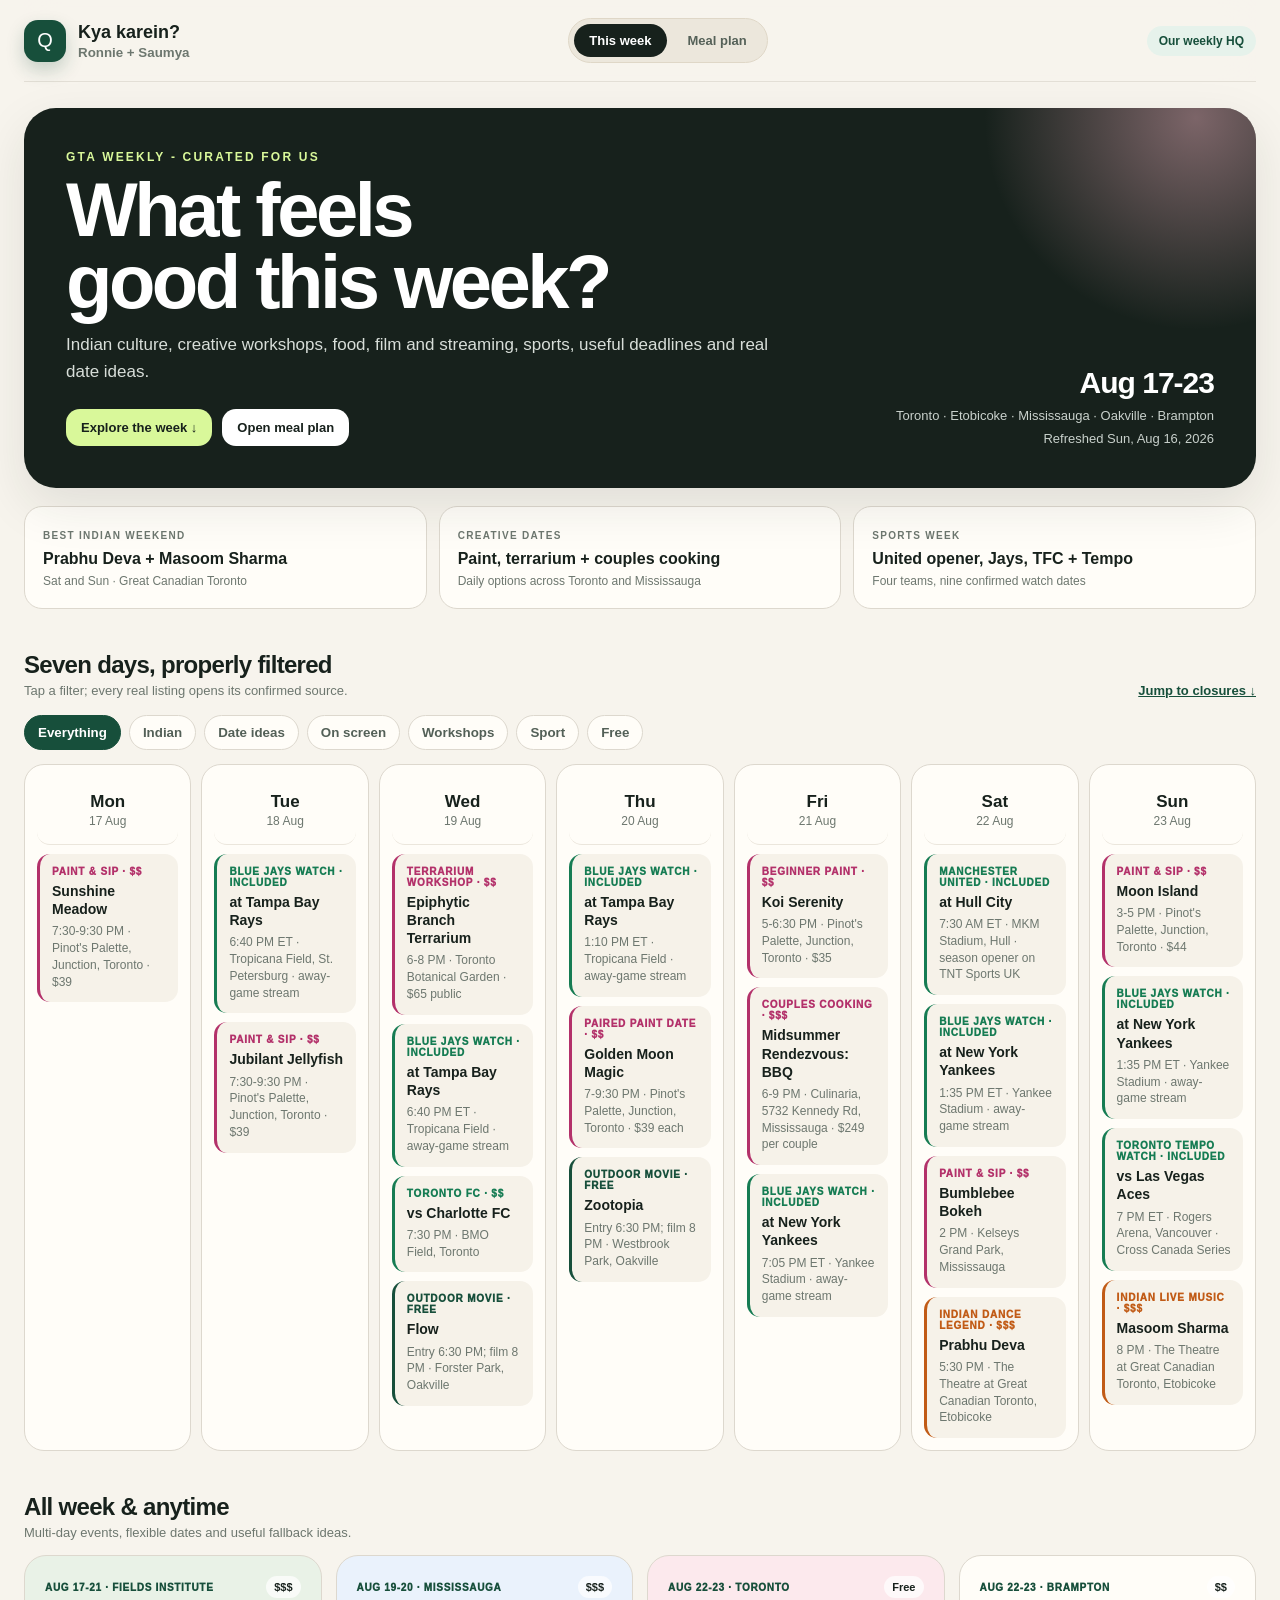
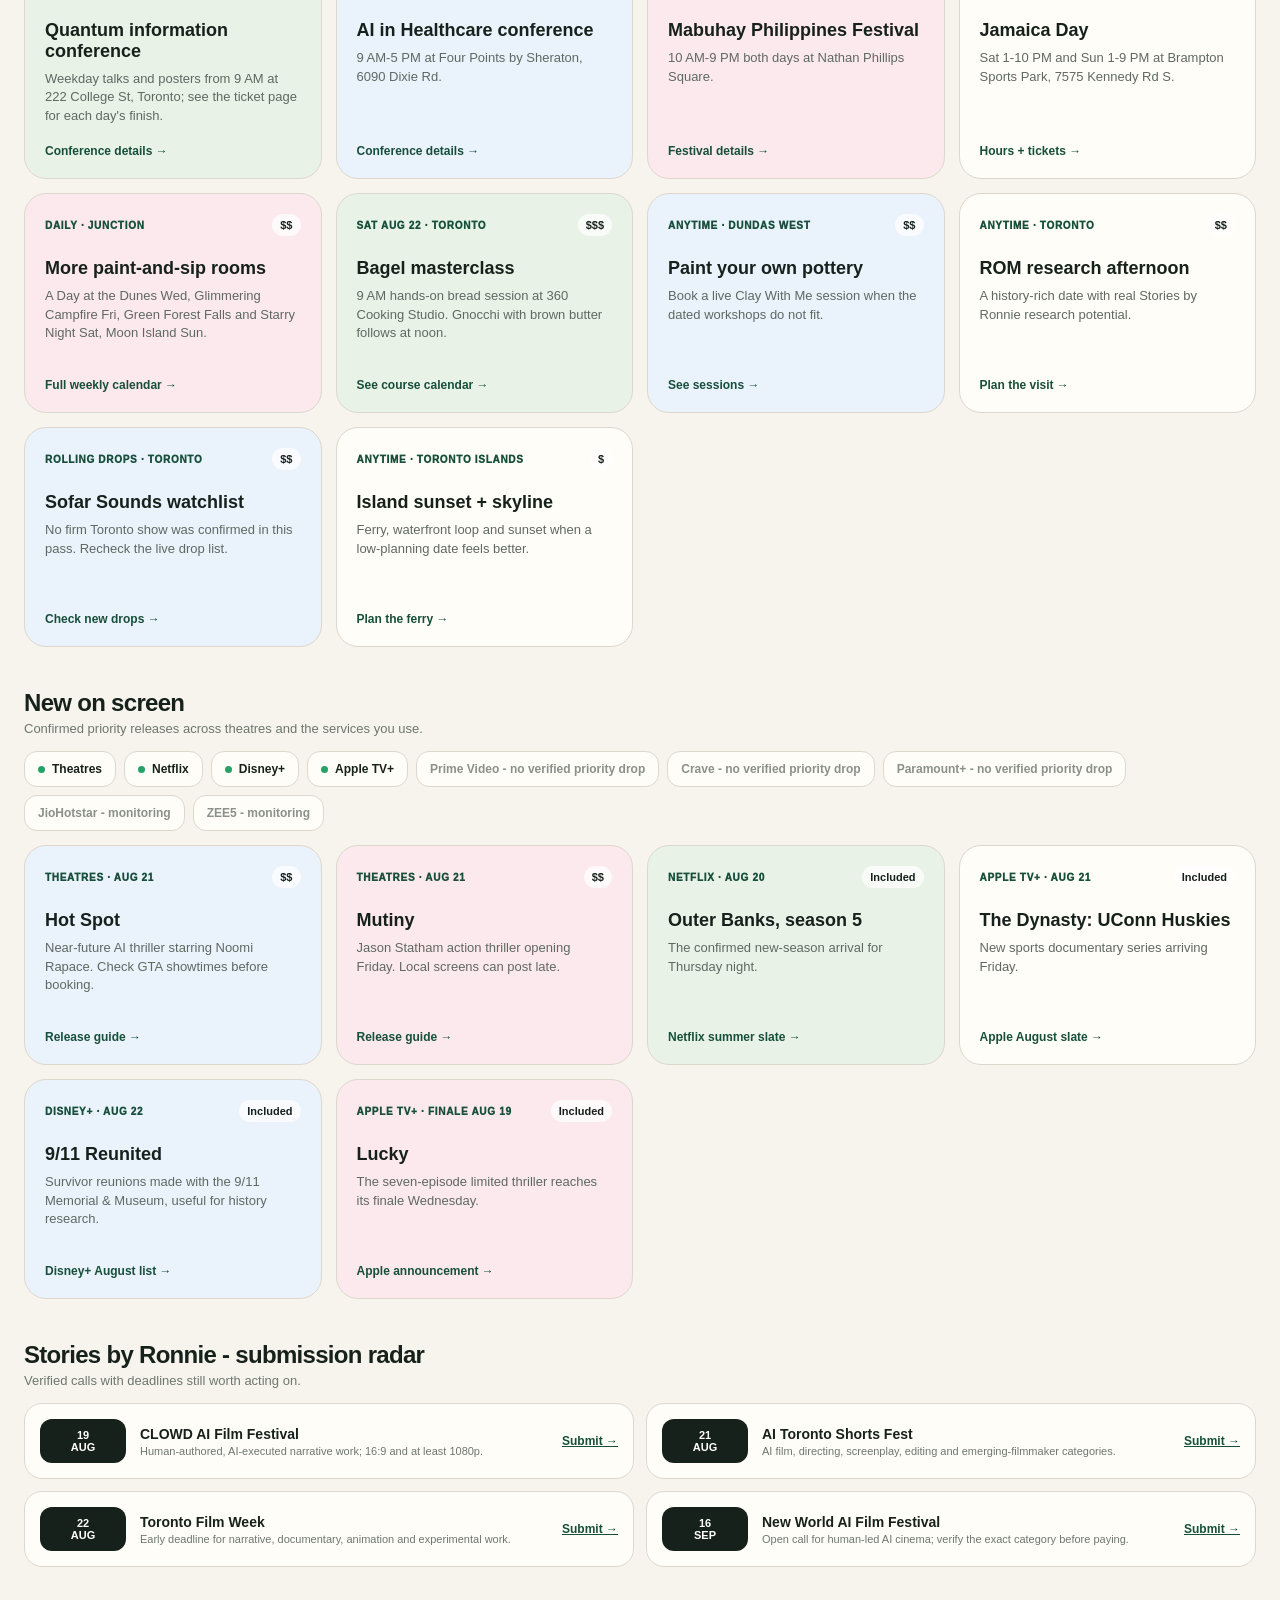
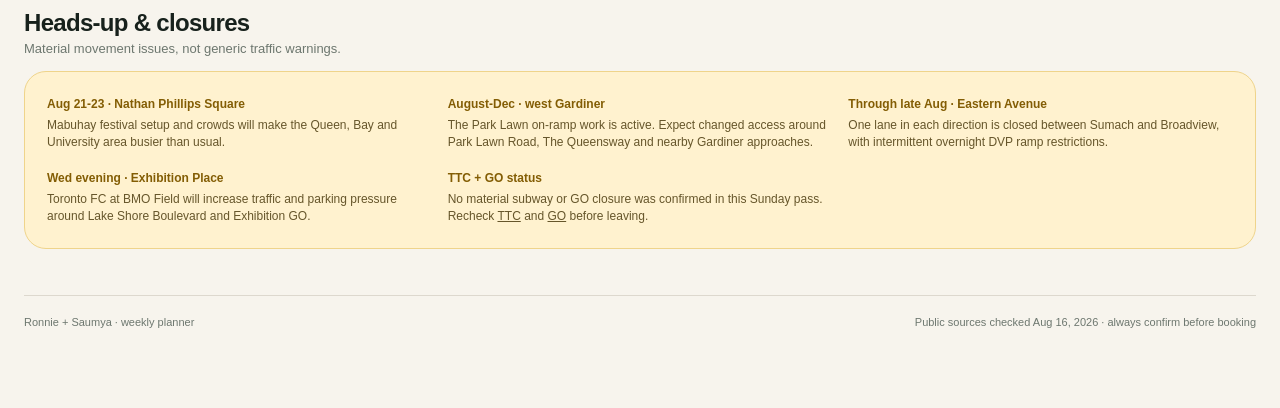
==== commit 1541a800: "Weekly dashboard refresh" ====
--- a/index.html
+++ b/index.html
@@ -2,73 +2,75 @@
 <html lang="en"><head><meta charset="utf-8"><meta name="viewport" content="width=device-width,initial-scale=1"><meta name="robots" content="noindex,nofollow"><title>Kya karein? - Week</title><meta name="description" content="Ronnie and Saumya's GTA week planner."><meta name="theme-color" content="#174f3b"><link rel="manifest" href="manifest.webmanifest"><link rel="apple-touch-icon" href="icons/qeera-192.png"><link rel="stylesheet" href="styles.css"></head>
 <body data-page="week"><main class="shell">
 <nav class="topbar" aria-label="Primary navigation"><a class="brand" href="index.html"><span class="brandmark">Q</span><span><b>Kya karein?</b><small>Ronnie + Saumya</small></span></a><div class="nav"><a class="active" href="index.html">This week</a><a href="meals.html">Meal plan</a></div><span class="privacy">Our weekly HQ</span></nav>
-<header class="hero"><div><div class="eyebrow">GTA weekly - curated for us</div><h1>What feels<br>good this week?</h1><p>Indian culture, creative workshops, food, film and streaming, sports, useful deadlines and real date ideas.</p><div class="hero-actions"><a class="button" href="#calendar">Explore the week ↓</a><a class="button secondary" href="meals.html">Open meal plan</a></div></div><div class="weekstamp"><strong>Aug 10-16</strong><span>Toronto · Etobicoke · Mississauga · Oakville · Brampton</span><span>Refreshed Sun, Aug 9, 2026</span></div></header>
-<section class="pulse" aria-label="This week's pulse"><article class="pulse-card"><small>Best Indian day</small><strong>Maha Onam + Saagar</strong><span>Sat · Sankofa Square and Mississauga</span></article><article class="pulse-card"><small>Creative dates</small><strong>Paper, watercolour + cyanotype</strong><span>Tue, Wed and Fri · Toronto and Oakville</span></article><article class="pulse-card"><small>Sports week</small><strong>Jays, United, TFC + Tempo</strong><span>Seven Jays games plus three club watch dates</span></article></section>
+<header class="hero"><div><div class="eyebrow">GTA weekly - curated for us</div><h1>What feels<br>good this week?</h1><p>Indian culture, creative workshops, food, film and streaming, sports, useful deadlines and real date ideas.</p><div class="hero-actions"><a class="button" href="#calendar">Explore the week ↓</a><a class="button secondary" href="meals.html">Open meal plan</a></div></div><div class="weekstamp"><strong>Aug 17-23</strong><span>Toronto · Etobicoke · Mississauga · Oakville · Brampton</span><span>Refreshed Sun, Aug 16, 2026</span></div></header>
+<section class="pulse" aria-label="This week's pulse"><article class="pulse-card"><small>Best Indian weekend</small><strong>Prabhu Deva + Masoom Sharma</strong><span>Sat and Sun · Great Canadian Toronto</span></article><article class="pulse-card"><small>Creative dates</small><strong>Paint, terrarium + couples cooking</strong><span>Daily options across Toronto and Mississauga</span></article><article class="pulse-card"><small>Sports week</small><strong>United opener, Jays, TFC + Tempo</strong><span>Four teams, nine confirmed watch dates</span></article></section>
 
 <section class="section" id="calendar"><div class="section-head"><div><h2>Seven days, properly filtered</h2><p>Tap a filter; every real listing opens its confirmed source.</p></div><a class="section-link" href="#heads-up">Jump to closures ↓</a></div><div class="filters" role="group" aria-label="Event filters"><button class="filter active" data-filter="all">Everything</button><button class="filter" data-filter="indian">Indian</button><button class="filter" data-filter="date">Date ideas</button><button class="filter" data-filter="screen">On screen</button><button class="filter" data-filter="workshop">Workshops</button><button class="filter" data-filter="sport">Sport</button><button class="filter" data-filter="free">Free</button></div><div class="days">
-<article class="day-card" data-date="2026-08-10"><div class="day-head"><b>Mon</b><span>10 Aug</span></div>
-  <a class="event date" data-tags="date" href="https://www.techto.org/event/together-toronto-august-10-2026" target="_blank" rel="noopener"><small>Tech + founder stories · $$</small><b>Together Toronto</b><span>6-9 PM · Schwartz Reisman Innovation Campus, 108 College St, Toronto</span></a>
-  <a class="event sport" data-tags="sport" href="https://www.mlb.com/bluejays/schedule/2026-08" target="_blank" rel="noopener"><small>Blue Jays · $$</small><b>vs Boston Red Sox</b><span>7:07 PM · Rogers Centre, Toronto</span></a>
-  <a class="event sport" data-tags="sport" href="https://www.wnba.com/game/1022600243" target="_blank" rel="noopener"><small>Toronto Tempo watch · Included</small><b>at Atlanta Dream</b><span>8 PM ET · Gateway Center Arena, Atlanta · away-game stream</span></a>
+<article class="day-card" data-date="2026-08-17"><div class="day-head"><b>Mon</b><span>17 Aug</span></div>
+  <a class="event workshop" data-tags="date workshop" href="https://www.pinotspalette.com/toronto" target="_blank" rel="noopener"><small>Paint &amp; sip · $$</small><b>Sunshine Meadow</b><span>7:30-9:30 PM · Pinot's Palette, Junction, Toronto · $39</span></a>
 </article>
-<article class="day-card" data-date="2026-08-11"><div class="day-head"><b>Tue</b><span>11 Aug</span></div>
-  <a class="event workshop" data-tags="date workshop" href="https://torontobotanicalgarden.ca/event/petal-to-paper-paper-chrysanthemum-workshop/" target="_blank" rel="noopener"><small>Paper art workshop · $$</small><b>Petal to Paper: Chrysanthemum</b><span>10 AM-2:30 PM · Toronto Botanical Garden, 777 Lawrence Ave E, Toronto</span></a>
-  <a class="event sport" data-tags="sport" href="https://www.mlb.com/bluejays/schedule/2026-08" target="_blank" rel="noopener"><small>Blue Jays · $$</small><b>vs Boston Red Sox</b><span>7:07 PM · Rogers Centre, Toronto</span></a>
+<article class="day-card" data-date="2026-08-18"><div class="day-head"><b>Tue</b><span>18 Aug</span></div>
+  <a class="event sport" data-tags="sport" href="https://www.mlb.com/bluejays/schedule/2026-08" target="_blank" rel="noopener"><small>Blue Jays watch · Included</small><b>at Tampa Bay Rays</b><span>6:40 PM ET · Tropicana Field, St. Petersburg · away-game stream</span></a>
+  <a class="event workshop" data-tags="date workshop" href="https://www.pinotspalette.com/toronto" target="_blank" rel="noopener"><small>Paint &amp; sip · $$</small><b>Jubilant Jellyfish</b><span>7:30-9:30 PM · Pinot's Palette, Junction, Toronto · $39</span></a>
 </article>
-<article class="day-card" data-date="2026-08-12"><div class="day-head"><b>Wed</b><span>12 Aug</span></div>
-  <a class="event free" data-tags="date free" href="https://www.visitmississauga.ca/event/central-lions-farmers-market-wednesdays/" target="_blank" rel="noopener"><small>Food market · Free</small><b>Central Lions Farmers Market</b><span>8 AM-3 PM · Celebration Square, 300 City Centre Dr, Mississauga</span></a>
-  <a class="event sport" data-tags="sport" href="https://www.manutd.com/en/matches/mens-team/leeds-united-fc-v-manchester-united-friendly-20260812" target="_blank" rel="noopener"><small>Manchester United · Included</small><b>vs Leeds United</b><span>1:30 PM ET · Croke Park, Dublin · MUTV watch</span></a>
-  <a class="event workshop" data-tags="date workshop" href="https://torontobotanicalgarden.ca/event/summer-watercolour-workshop-2/" target="_blank" rel="noopener"><small>Watercolour workshop · $$</small><b>Late-summer sunflowers</b><span>6-9 PM · Toronto Botanical Garden, 777 Lawrence Ave E, Toronto</span></a>
-  <a class="event sport" data-tags="sport" href="https://www.mlb.com/bluejays/schedule/2026-08" target="_blank" rel="noopener"><small>Blue Jays · $$</small><b>vs Boston Red Sox</b><span>7:07 PM · Rogers Centre, Toronto</span></a>
+<article class="day-card" data-date="2026-08-19"><div class="day-head"><b>Wed</b><span>19 Aug</span></div>
+  <a class="event workshop" data-tags="date workshop" href="https://torontobotanicalgarden.ca/event/epiphytic-branch-terrarium-workshop/" target="_blank" rel="noopener"><small>Terrarium workshop · $$</small><b>Epiphytic Branch Terrarium</b><span>6-8 PM · Toronto Botanical Garden · $65 public</span></a>
+  <a class="event sport" data-tags="sport" href="https://www.mlb.com/bluejays/schedule/2026-08" target="_blank" rel="noopener"><small>Blue Jays watch · Included</small><b>at Tampa Bay Rays</b><span>6:40 PM ET · Tropicana Field · away-game stream</span></a>
+  <a class="event sport" data-tags="sport" href="https://www.torontofc.ca/tickets/single" target="_blank" rel="noopener"><small>Toronto FC · $$</small><b>vs Charlotte FC</b><span>7:30 PM · BMO Field, Toronto</span></a>
+  <a class="event free" data-tags="date screen free" href="https://www.oakville.ca/community-events/events/town-of-oakville-events/movies-in-the-park/" target="_blank" rel="noopener"><small>Outdoor movie · Free</small><b>Flow</b><span>Entry 6:30 PM; film 8 PM · Forster Park, Oakville</span></a>
 </article>
-<article class="day-card" data-date="2026-08-13"><div class="day-head"><b>Thu</b><span>13 Aug</span></div>
-  <a class="event free" data-tags="indian date workshop free" href="https://bramptonartsorg.ca/event/2026-august13-parkscapes-dance-movement-workshop/" target="_blank" rel="noopener"><small>Indian movement workshop · Free</small><b>Parkscapes with Enakshi Sinha</b><span>6-8 PM · Chinguacousy Park, 9050 Bramalea Rd, Brampton</span></a>
-  <a class="event sport" data-tags="sport" href="https://www.mlb.com/bluejays/schedule/2026-08" target="_blank" rel="noopener"><small>Blue Jays · $$</small><b>vs Boston Red Sox</b><span>3:07 PM · Rogers Centre, Toronto</span></a>
+<article class="day-card" data-date="2026-08-20"><div class="day-head"><b>Thu</b><span>20 Aug</span></div>
+  <a class="event sport" data-tags="sport" href="https://www.mlb.com/bluejays/schedule/2026-08" target="_blank" rel="noopener"><small>Blue Jays watch · Included</small><b>at Tampa Bay Rays</b><span>1:10 PM ET · Tropicana Field · away-game stream</span></a>
+  <a class="event workshop" data-tags="date workshop" href="https://www.pinotspalette.com/toronto" target="_blank" rel="noopener"><small>Paired paint date · $$</small><b>Golden Moon Magic</b><span>7-9:30 PM · Pinot's Palette, Junction, Toronto · $39 each</span></a>
+  <a class="event free" data-tags="date screen free" href="https://www.oakville.ca/community-events/events/town-of-oakville-events/movies-in-the-park/" target="_blank" rel="noopener"><small>Outdoor movie · Free</small><b>Zootopia</b><span>Entry 6:30 PM; film 8 PM · Westbrook Park, Oakville</span></a>
 </article>
-<article class="day-card" data-date="2026-08-14"><div class="day-head"><b>Fri</b><span>14 Aug</span></div>
-  <a class="event workshop" data-tags="date workshop" href="https://www.rainbowroofgallery.com/event.html" target="_blank" rel="noopener"><small>Cyanotype workshop · $</small><b>Blue Art prints</b><span>1-3 PM · Rainbow Studio Gallery, 364 Sixteen Mile Dr, Oakville</span></a>
-  <a class="event sport" data-tags="sport free" href="https://hondaindy.com/news/777-single-day-tickets-for-the-ontario-honda-dealers-indy-at-markham-go-on-sale-tomorrow" target="_blank" rel="noopener"><small>Indy practice · Free</small><b>Free Fan Friday</b><span>Gates 8:30 AM; IndyCar 3:05-4:30 PM · Downtown Markham</span></a>
-  <a class="event sport" data-tags="sport" href="https://www.mlb.com/bluejays/schedule/2026-08" target="_blank" rel="noopener"><small>Blue Jays · $$</small><b>vs New York Yankees</b><span>7:07 PM · Rogers Centre, Toronto</span></a>
+<article class="day-card" data-date="2026-08-21"><div class="day-head"><b>Fri</b><span>21 Aug</span></div>
+  <a class="event workshop" data-tags="date workshop" href="https://www.pinotspalette.com/toronto" target="_blank" rel="noopener"><small>Beginner paint · $$</small><b>Koi Serenity</b><span>5-6:30 PM · Pinot's Palette, Junction, Toronto · $35</span></a>
+  <a class="event workshop" data-tags="date workshop" href="https://culinaria.ca/culinary-experiences/category/cooking-classes/adult-cooking-classes/couples-cooking-classes/list/" target="_blank" rel="noopener"><small>Couples cooking · $$$</small><b>Midsummer Rendezvous: BBQ</b><span>6-9 PM · Culinaria, 5732 Kennedy Rd, Mississauga · $249 per couple</span></a>
+  <a class="event sport" data-tags="sport" href="https://www.mlb.com/bluejays/schedule/2026-08" target="_blank" rel="noopener"><small>Blue Jays watch · Included</small><b>at New York Yankees</b><span>7:05 PM ET · Yankee Stadium · away-game stream</span></a>
 </article>
-<article class="day-card" data-date="2026-08-15"><div class="day-head"><b>Sat</b><span>15 Aug</span></div>
-  <a class="event free" data-tags="indian date free" href="https://www.sankofasquare.ca/calendar/2026/8/15/mahaonam" target="_blank" rel="noopener"><small>Kerala culture · Free</small><b>Maha Onam</b><span>11 AM-11 PM · Sankofa Square, 1 Dundas St E, Toronto</span></a>
-  <a class="event free" data-tags="date free" href="https://riverside-to.com/afraspektion/" target="_blank" rel="noopener"><small>Arts + culture · Free</small><b>Afraspektion</b><span>2-7 PM · Riverside Common Park, 657 Queen St E, Toronto</span></a>
-  <a class="event sport" data-tags="sport" href="https://www.mlb.com/bluejays/schedule/2026-08" target="_blank" rel="noopener"><small>Blue Jays · $$</small><b>vs New York Yankees</b><span>3:07 PM · Rogers Centre, Toronto</span></a>
-  <a class="event indian" data-tags="indian date" href="https://www.ticketmaster.ca/shallum-xavier-presents-saagar-mississauga-ontario-08-15-2026/event/100064DD9D639647" target="_blank" rel="noopener"><small>South Asian live music · $$$</small><b>Shallum Xavier presents Saagar</b><span>7:30 PM · Studio Theatre LAC, 4141 Living Arts Dr, Mississauga</span></a>
-  <a class="event sport" data-tags="sport" href="https://www.torontofc.ca/tickets/single" target="_blank" rel="noopener"><small>Toronto FC · $$</small><b>vs New England Revolution</b><span>7:30 PM · BMO Field, Toronto</span></a>
+<article class="day-card" data-date="2026-08-22"><div class="day-head"><b>Sat</b><span>22 Aug</span></div>
+  <a class="event sport" data-tags="sport" href="https://www.premierleague.com/en/clubs/1/fixtures" target="_blank" rel="noopener"><small>Manchester United · Included</small><b>at Hull City</b><span>7:30 AM ET · MKM Stadium, Hull · season opener on TNT Sports UK</span></a>
+  <a class="event sport" data-tags="sport" href="https://www.mlb.com/bluejays/schedule/2026-08" target="_blank" rel="noopener"><small>Blue Jays watch · Included</small><b>at New York Yankees</b><span>1:35 PM ET · Yankee Stadium · away-game stream</span></a>
+  <a class="event workshop" data-tags="date workshop" href="https://www.paintnite.com/ca/on/mississauga/events/bumblebee-bokeh-tickets-10369978" target="_blank" rel="noopener"><small>Paint &amp; sip · $$</small><b>Bumblebee Bokeh</b><span>2 PM · Kelseys Grand Park, Mississauga</span></a>
+  <a class="event indian" data-tags="indian date" href="https://www.ticketmaster.ca/great-canadian-toronto-tickets-toronto/venue/132544" target="_blank" rel="noopener"><small>Indian dance legend · $$$</small><b>Prabhu Deva</b><span>5:30 PM · The Theatre at Great Canadian Toronto, Etobicoke</span></a>
 </article>
-<article class="day-card" data-date="2026-08-16"><div class="day-head"><b>Sun</b><span>16 Aug</span></div>
-  <a class="event free" data-tags="indian date free" href="https://www.todocanada.ca/city/toronto/event/panorama-india-festival-grand-parade/" target="_blank" rel="noopener"><small>India Day · Free</small><b>Festival + Grand Parade</b><span>Noon-9 PM; parade 2-4 PM · Nathan Phillips Square, Toronto</span></a>
-  <a class="event sport" data-tags="sport" href="https://www.mlb.com/bluejays/schedule/2026-08" target="_blank" rel="noopener"><small>Blue Jays · $$</small><b>vs New York Yankees</b><span>1:37 PM · Rogers Centre, Toronto</span></a>
+<article class="day-card" data-date="2026-08-23"><div class="day-head"><b>Sun</b><span>23 Aug</span></div>
+  <a class="event workshop" data-tags="date workshop" href="https://www.pinotspalette.com/toronto" target="_blank" rel="noopener"><small>Paint &amp; sip · $$</small><b>Moon Island</b><span>3-5 PM · Pinot's Palette, Junction, Toronto · $44</span></a>
+  <a class="event sport" data-tags="sport" href="https://www.mlb.com/bluejays/schedule/2026-08" target="_blank" rel="noopener"><small>Blue Jays watch · Included</small><b>at New York Yankees</b><span>1:35 PM ET · Yankee Stadium · away-game stream</span></a>
+  <a class="event sport" data-tags="sport" href="https://www.wnba.com/game/lva-vs-tor-1022600281" target="_blank" rel="noopener"><small>Toronto Tempo watch · Included</small><b>vs Las Vegas Aces</b><span>7 PM ET · Rogers Arena, Vancouver · Cross Canada Series</span></a>
+  <a class="event indian" data-tags="indian date" href="https://www.ticketmaster.ca/great-canadian-toronto-tickets-toronto/venue/132544" target="_blank" rel="noopener"><small>Indian live music · $$$</small><b>Masoom Sharma</b><span>8 PM · The Theatre at Great Canadian Toronto, Etobicoke</span></a>
 </article></div></section>
 
-<section class="section"><div class="section-head"><div><h2>All week &amp; anytime</h2><p>Multi-day festivals, recurring dates and flexible choices.</p></div></div><div class="grid">
-  <a class="feature-card tint-green" href="https://www.hondaindy.com/schedule" target="_blank" rel="noopener"><div class="feature-top"><span class="tag">Aug 14-16 · Markham</span><span class="price">Free/$$$</span></div><h3>Ontario Honda Dealers Indy</h3><p>Friday practice is free; Saturday qualifying and Sunday’s 12:22 PM race are ticketed.</p><span class="source">Full race schedule →</span></a>
-  <a class="feature-card tint-pink" href="https://www.japanfestivalcanada.com/" target="_blank" rel="noopener"><div class="feature-top"><span class="tag">Aug 14-16 · Mississauga</span><span class="price">Free</span></div><h3>Japan Festival Canada</h3><p>Fri 5-10 PM, Sat noon-11 PM and Sun 11 AM-7 PM at Celebration Square.</p><span class="source">Festival details →</span></a>
-  <a class="feature-card tint-blue" href="https://www.visitmississauga.ca/event/mississauga-hong-kong-festival-2026/" target="_blank" rel="noopener"><div class="feature-top"><span class="tag">Aug 15-16 · Mississauga</span><span class="price">Free</span></div><h3>Mississauga Hong Kong Festival</h3><p>Food, market, performances and tournaments at Paramount Fine Foods Centre Sportsplex.</p><span class="source">Weekend schedule →</span></a>
-  <a class="feature-card" href="https://www.waterfrontnightmarket.com/faq" target="_blank" rel="noopener"><div class="feature-top"><span class="tag">Aug 14-16 · Exhibition Place</span><span class="price">$$</span></div><h3>Waterfront Night Market</h3><p>Fri 6 PM-midnight, Sat 4 PM-midnight and Sun 2-11 PM at Hotel X Toronto grounds.</p><span class="source">Hours + tickets →</span></a>
-  <a class="feature-card tint-pink" href="https://www.claywithme.ca/" target="_blank" rel="noopener"><div class="feature-top"><span class="tag">Anytime · Dundas West</span><span class="price">$$</span></div><h3>Paint your own pottery</h3><p>Book a live Clay With Me session when the dated workshops do not fit.</p><span class="source">See sessions →</span></a>
-  <a class="feature-card tint-green" href="https://www.rom.on.ca/en" target="_blank" rel="noopener"><div class="feature-top"><span class="tag">Anytime · Toronto</span><span class="price">$$</span></div><h3>ROM research afternoon</h3><p>A history-rich date with real Stories by Ronnie research potential.</p><span class="source">Plan the visit →</span></a>
-  <a class="feature-card tint-blue" href="https://www.sofarsounds.com/cities/toronto" target="_blank" rel="noopener"><div class="feature-top"><span class="tag">Rolling drops · Toronto</span><span class="price">$$</span></div><h3>Sofar Sounds watchlist</h3><p>No firm qualifying room was posted in this pass. Recheck the live drop list.</p><span class="source">Check new drops →</span></a>
+<section class="section"><div class="section-head"><div><h2>All week &amp; anytime</h2><p>Multi-day events, flexible dates and useful fallback ideas.</p></div></div><div class="grid">
+  <a class="feature-card tint-green" href="https://www.eventbrite.ca/e/11th-international-conference-on-quantum-information-and-quantum-control-tickets-1984087049776" target="_blank" rel="noopener"><div class="feature-top"><span class="tag">Aug 17-21 · Fields Institute</span><span class="price">$$$</span></div><h3>Quantum information conference</h3><p>Weekday talks and posters from 9 AM at 222 College St, Toronto; see the ticket page for each day's finish.</p><span class="source">Conference details →</span></a>
+  <a class="feature-card tint-blue" href="https://www.eventbrite.ca/e/3rd-international-conference-on-artificial-intelligence-in-healthcare-tickets-1656974317789" target="_blank" rel="noopener"><div class="feature-top"><span class="tag">Aug 19-20 · Mississauga</span><span class="price">$$$</span></div><h3>AI in Healthcare conference</h3><p>9 AM-5 PM at Four Points by Sheraton, 6090 Dixie Rd.</p><span class="source">Conference details →</span></a>
+  <a class="feature-card tint-pink" href="https://www.todocanada.ca/city/toronto/event/mabuhay-philippines-festival/" target="_blank" rel="noopener"><div class="feature-top"><span class="tag">Aug 22-23 · Toronto</span><span class="price">Free</span></div><h3>Mabuhay Philippines Festival</h3><p>10 AM-9 PM both days at Nathan Phillips Square.</p><span class="source">Festival details →</span></a>
+  <a class="feature-card" href="https://www.ticketgateway.com/event/view/jamaica-day-festival-2026?dates=7706" target="_blank" rel="noopener"><div class="feature-top"><span class="tag">Aug 22-23 · Brampton</span><span class="price">$$</span></div><h3>Jamaica Day</h3><p>Sat 1-10 PM and Sun 1-9 PM at Brampton Sports Park, 7575 Kennedy Rd S.</p><span class="source">Hours + tickets →</span></a>
+  <a class="feature-card tint-pink" href="https://www.pinotspalette.com/toronto" target="_blank" rel="noopener"><div class="feature-top"><span class="tag">Daily · Junction</span><span class="price">$$</span></div><h3>More paint-and-sip rooms</h3><p>A Day at the Dunes Wed, Glimmering Campfire Fri, Green Forest Falls and Starry Night Sat, Moon Island Sun.</p><span class="source">Full weekly calendar →</span></a>
+  <a class="feature-card tint-green" href="https://www.360cookingstudio.com/" target="_blank" rel="noopener"><div class="feature-top"><span class="tag">Sat Aug 22 · Toronto</span><span class="price">$$$</span></div><h3>Bagel masterclass</h3><p>9 AM hands-on bread session at 360 Cooking Studio. Gnocchi with brown butter follows at noon.</p><span class="source">See course calendar →</span></a>
+  <a class="feature-card tint-blue" href="https://www.claywithme.ca/" target="_blank" rel="noopener"><div class="feature-top"><span class="tag">Anytime · Dundas West</span><span class="price">$$</span></div><h3>Paint your own pottery</h3><p>Book a live Clay With Me session when the dated workshops do not fit.</p><span class="source">See sessions →</span></a>
+  <a class="feature-card" href="https://www.rom.on.ca/en" target="_blank" rel="noopener"><div class="feature-top"><span class="tag">Anytime · Toronto</span><span class="price">$$</span></div><h3>ROM research afternoon</h3><p>A history-rich date with real Stories by Ronnie research potential.</p><span class="source">Plan the visit →</span></a>
+  <a class="feature-card tint-blue" href="https://www.sofarsounds.com/cities/toronto" target="_blank" rel="noopener"><div class="feature-top"><span class="tag">Rolling drops · Toronto</span><span class="price">$$</span></div><h3>Sofar Sounds watchlist</h3><p>No firm Toronto show was confirmed in this pass. Recheck the live drop list.</p><span class="source">Check new drops →</span></a>
   <a class="feature-card" href="https://www.toronto.ca/explore-enjoy/parks-gardens-beaches/toronto-island-park/" target="_blank" rel="noopener"><div class="feature-top"><span class="tag">Anytime · Toronto Islands</span><span class="price">$</span></div><h3>Island sunset + skyline</h3><p>Ferry, waterfront loop and sunset when a low-planning date feels better.</p><span class="source">Plan the ferry →</span></a>
 </div></section>
 
-<section class="section"><div class="section-head"><div><h2>New on screen</h2><p>Confirmed priority releases, plus a cautious Hindi-theatre watch.</p></div></div><div class="platforms" aria-label="Streaming services checked"><span class="platform live">Theatres</span><span class="platform live">Netflix</span><span class="platform live">Disney+</span><span class="platform live">Apple TV+</span><span class="platform quiet">Prime Video - no verified priority drop</span><span class="platform quiet">Crave - no verified priority drop</span><span class="platform quiet">Paramount+ - no verified priority drop</span><span class="platform quiet">JioHotstar - monitoring</span><span class="platform quiet">ZEE5 - monitoring</span></div><div class="grid" style="margin-top:14px">
-  <a class="feature-card tint-blue" href="https://www.bollywoodhungama.com/movie-release-dates/" target="_blank" rel="noopener"><div class="feature-top"><span class="tag">Hindi theatres · Aug 14</span><span class="price">$$</span></div><h3>Awarapan 2 + new Hindi slate</h3><p>The Indian release calendar is firm; GTA showtimes can post late, so verify locally before booking.</p><span class="source">Release calendar →</span></a>
-  <a class="feature-card tint-pink" href="https://www.netflix.com/tudum/articles/dont-say-good-luck-photos-release-date-plot-cast" target="_blank" rel="noopener"><div class="feature-top"><span class="tag">Netflix · Aug 14</span><span class="price">Included</span></div><h3>Don’t Say Good Luck</h3><p>Coming-of-age dramatic comedy, confirmed directly by Netflix.</p><span class="source">Netflix guide →</span></a>
-  <a class="feature-card tint-green" href="https://www.apple.com/tv-pr/news/2026/03/apple-tvs-spanish-language-crime-drama-women-in-blue-las-azules-returns-for-season-two-on-wednesday-august-12/" target="_blank" rel="noopener"><div class="feature-top"><span class="tag">Apple TV+ · Aug 12</span><span class="price">Included</span></div><h3>Women in Blue, season 2</h3><p>A 1968-linked murder case gives this crime drama a useful history angle.</p><span class="source">Apple announcement →</span></a>
-  <a class="feature-card" href="https://www.netflix.com/tudum/articles/new-summer-movies-on-netflix" target="_blank" rel="noopener"><div class="feature-top"><span class="tag">Netflix · Aug 13</span><span class="price">Included</span></div><h3>A Child of My Own</h3><p>Feature documentary about a false pregnancy and the media scandal around it.</p><span class="source">Netflix summer list →</span></a>
-  <a class="feature-card tint-blue" href="https://press.disneyplus.com/news/next-on-disney-plus-august-2026" target="_blank" rel="noopener"><div class="feature-top"><span class="tag">Disney+ · Aug 12</span><span class="price">Included</span></div><h3>A Shop for Killers, season 2</h3><p>New episodes land midweek; X-Men '97 also continues.</p><span class="source">Disney+ August list →</span></a>
-  <a class="feature-card tint-pink" href="https://www.apple.com/tv-pr/originals/filters/august/" target="_blank" rel="noopener"><div class="feature-top"><span class="tag">Apple TV+ · continuing</span><span class="price">Included</span></div><h3>Ted Lasso, season 4</h3><p>Premiered Aug 5 and continues through this week.</p><span class="source">Apple August slate →</span></a>
+<section class="section"><div class="section-head"><div><h2>New on screen</h2><p>Confirmed priority releases across theatres and the services you use.</p></div></div><div class="platforms" aria-label="Streaming services checked"><span class="platform live">Theatres</span><span class="platform live">Netflix</span><span class="platform live">Disney+</span><span class="platform live">Apple TV+</span><span class="platform quiet">Prime Video - no verified priority drop</span><span class="platform quiet">Crave - no verified priority drop</span><span class="platform quiet">Paramount+ - no verified priority drop</span><span class="platform quiet">JioHotstar - monitoring</span><span class="platform quiet">ZEE5 - monitoring</span></div><div class="grid" style="margin-top:14px">
+  <a class="feature-card tint-blue" href="https://apnews.com/article/4fb04771bfe1b29a113044382f5a3de6" target="_blank" rel="noopener"><div class="feature-top"><span class="tag">Theatres · Aug 21</span><span class="price">$$</span></div><h3>Hot Spot</h3><p>Near-future AI thriller starring Noomi Rapace. Check GTA showtimes before booking.</p><span class="source">Release guide →</span></a>
+  <a class="feature-card tint-pink" href="https://apnews.com/article/4fb04771bfe1b29a113044382f5a3de6" target="_blank" rel="noopener"><div class="feature-top"><span class="tag">Theatres · Aug 21</span><span class="price">$$</span></div><h3>Mutiny</h3><p>Jason Statham action thriller opening Friday. Local screens can post late.</p><span class="source">Release guide →</span></a>
+  <a class="feature-card tint-green" href="https://about.netflix.com/en/news/netflix-is-your-ultimate-summer-sidekick" target="_blank" rel="noopener"><div class="feature-top"><span class="tag">Netflix · Aug 20</span><span class="price">Included</span></div><h3>Outer Banks, season 5</h3><p>The confirmed new-season arrival for Thursday night.</p><span class="source">Netflix summer slate →</span></a>
+  <a class="feature-card" href="https://www.apple.com/tv-pr/originals/filters/august/" target="_blank" rel="noopener"><div class="feature-top"><span class="tag">Apple TV+ · Aug 21</span><span class="price">Included</span></div><h3>The Dynasty: UConn Huskies</h3><p>New sports documentary series arriving Friday.</p><span class="source">Apple August slate →</span></a>
+  <a class="feature-card tint-blue" href="https://press.disneyplus.com/news/next-on-disney-plus-august-2026" target="_blank" rel="noopener"><div class="feature-top"><span class="tag">Disney+ · Aug 22</span><span class="price">Included</span></div><h3>9/11 Reunited</h3><p>Survivor reunions made with the 9/11 Memorial &amp; Museum, useful for history research.</p><span class="source">Disney+ August list →</span></a>
+  <a class="feature-card tint-pink" href="https://www.apple.com/tv-pr/news/2026/02/[base64]/" target="_blank" rel="noopener"><div class="feature-top"><span class="tag">Apple TV+ · finale Aug 19</span><span class="price">Included</span></div><h3>Lucky</h3><p>The seven-episode limited thriller reaches its finale Wednesday.</p><span class="source">Apple announcement →</span></a>
 </div></section>
 
-<section class="section"><div class="section-head"><div><h2>Stories by Ronnie - submission radar</h2><p>Verified calls with deadlines still worth acting on.</p></div></div><div class="deadline-list"><article class="deadline"><time>15<br>AUG</time><div><b>Astana AI Film Festival</b><span>Generative AI must be integral; disclose tools and contributors.</span></div><a href="https://www.aaiff.ai/" target="_blank" rel="noopener">Submit →</a></article><article class="deadline"><time>15<br>AUG</time><div><b>Konstloop Film Festival</b><span>Free online festival submission with an AI Short category.</span></div><a href="https://konstloop.com/" target="_blank" rel="noopener">Submit →</a></article><article class="deadline"><time>25<br>AUG</time><div><b>Asia AI Film Festival</b><span>Open call through the festival site and FilmFreeway.</span></div><a href="https://aaff.iacst.org/" target="_blank" rel="noopener">Submit →</a></article><article class="deadline"><time>16<br>SEP</time><div><b>New World AI Film Festival</b><span>Human-written, AI-visual work is eligible when declared accurately.</span></div><a href="https://nwaiff.lovable.app/" target="_blank" rel="noopener">Submit →</a></article></div></section>
+<section class="section"><div class="section-head"><div><h2>Stories by Ronnie - submission radar</h2><p>Verified calls with deadlines still worth acting on.</p></div></div><div class="deadline-list"><article class="deadline"><time>19<br>AUG</time><div><b>CLOWD AI Film Festival</b><span>Human-authored, AI-executed narrative work; 16:9 and at least 1080p.</span></div><a href="https://www.clowdfilmfest.com/enter-your-film" target="_blank" rel="noopener">Submit →</a></article><article class="deadline"><time>21<br>AUG</time><div><b>AI Toronto Shorts Fest</b><span>AI film, directing, screenplay, editing and emerging-filmmaker categories.</span></div><a href="https://filmfreeway.com/taiffest" target="_blank" rel="noopener">Submit →</a></article><article class="deadline"><time>22<br>AUG</time><div><b>Toronto Film Week</b><span>Early deadline for narrative, documentary, animation and experimental work.</span></div><a href="https://filmfreeway.com/TorontoFilmWeek" target="_blank" rel="noopener">Submit →</a></article><article class="deadline"><time>16<br>SEP</time><div><b>New World AI Film Festival</b><span>Open call for human-led AI cinema; verify the exact category before paying.</span></div><a href="https://nwaiff.lovable.app/" target="_blank" rel="noopener">Submit →</a></article></div></section>
 
 <section class="section" id="heads-up"><div class="section-head"><div><h2>Heads-up &amp; closures</h2><p>Material movement issues, not generic traffic warnings.</p></div></div><div class="heads-up"><div class="heads-grid">
-  <div class="heads-item"><b>Wed 9 PM-Mon 6 AM · Markham</b><p>Kennedy Road closes between YMCA Boulevard and Unionville Gate for the Indy circuit. Use the organiser’s travel plan.</p></div>
-  <div class="heads-item"><b>Sun 2-4 PM · downtown Toronto</b><p>The India Day parade uses Bay, King, University and Queen around Nathan Phillips Square. Expect rolling road restrictions.</p></div>
-  <div class="heads-item"><b>Sat evening · west downtown</b><p>Blue Jays at 3:07 PM and Toronto FC at 7:30 PM will stack traffic around Rogers Centre, Exhibition Place and Lakeshore.</p></div>
-  <div class="heads-item"><b>Sat-Sun · central Mississauga</b><p>Japan Festival at Celebration Square and the Hong Kong Festival at Paramount Fine Foods Centre will make City Centre and Rose Cherry busy.</p></div>
-  <div class="heads-item"><b>TTC + GO status</b><p>No material subway or GO closure was confirmed in this Sunday pass. Recheck <a href="https://www.ttc.ca/service-advisories/subway-service" target="_blank" rel="noopener">TTC</a> and <a href="https://www.gotransit.com/en/service-updates" target="_blank" rel="noopener">GO</a> before leaving.</p></div>
+  <div class="heads-item"><b>Aug 21-23 · Nathan Phillips Square</b><p>Mabuhay festival setup and crowds will make the Queen, Bay and University area busier than usual.</p></div>
+  <div class="heads-item"><b>August-Dec · west Gardiner</b><p>The Park Lawn on-ramp work is active. Expect changed access around Park Lawn Road, The Queensway and nearby Gardiner approaches.</p></div>
+  <div class="heads-item"><b>Through late Aug · Eastern Avenue</b><p>One lane in each direction is closed between Sumach and Broadview, with intermittent overnight DVP ramp restrictions.</p></div>
+  <div class="heads-item"><b>Wed evening · Exhibition Place</b><p>Toronto FC at BMO Field will increase traffic and parking pressure around Lake Shore Boulevard and Exhibition GO.</p></div>
+  <div class="heads-item"><b>TTC + GO status</b><p>No material subway or GO closure was confirmed in this Sunday pass. Recheck <a href="https://www.ttc.ca/service-advisories/" target="_blank" rel="noopener">TTC</a> and <a href="https://www.gotransit.com/en/find-a-station-or-stop/un/service-alerts" target="_blank" rel="noopener">GO</a> before leaving.</p></div>
 </div></div></section>
-<footer class="footer"><span>Ronnie + Saumya · weekly planner</span><span>Public sources checked Aug 9, 2026 · always confirm before booking</span></footer></main><script src="app.js"></script></body></html>
+<footer class="footer"><span>Ronnie + Saumya · weekly planner</span><span>Public sources checked Aug 16, 2026 · always confirm before booking</span></footer></main><script src="app.js"></script></body></html>
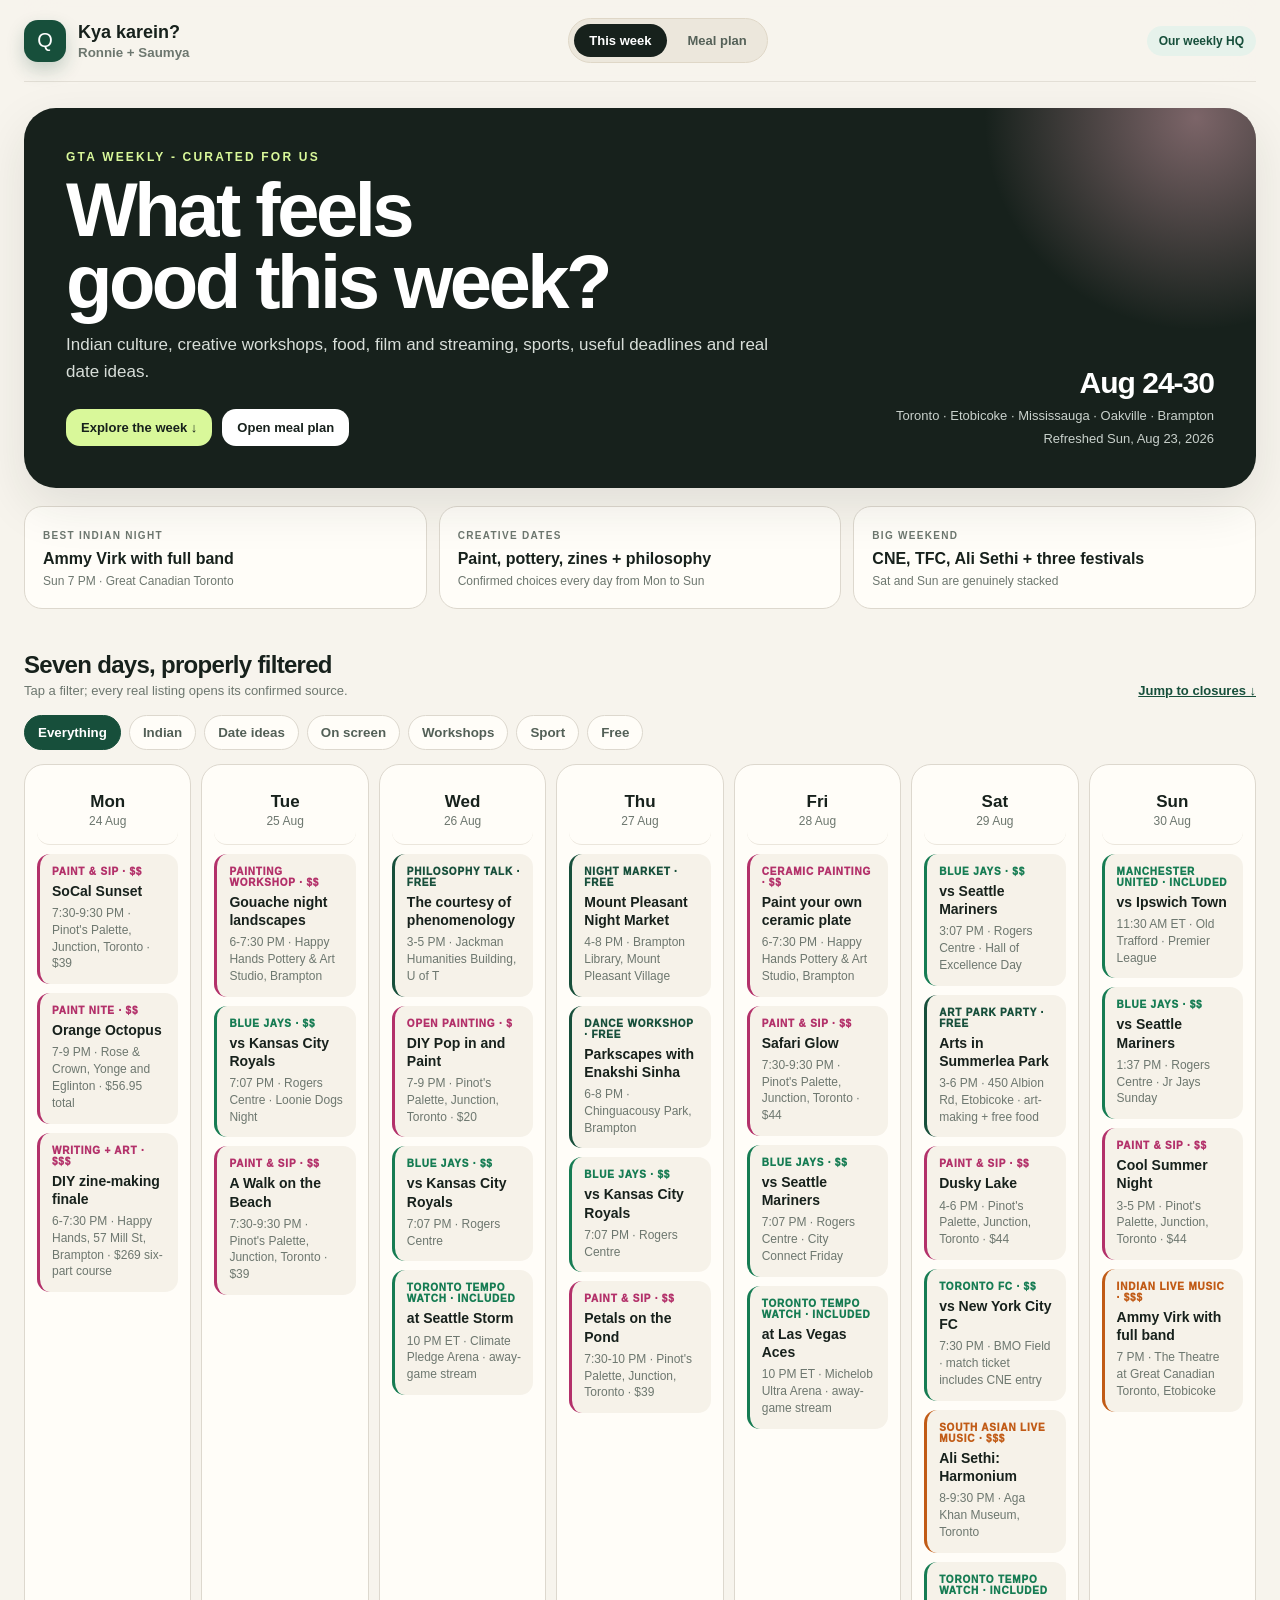
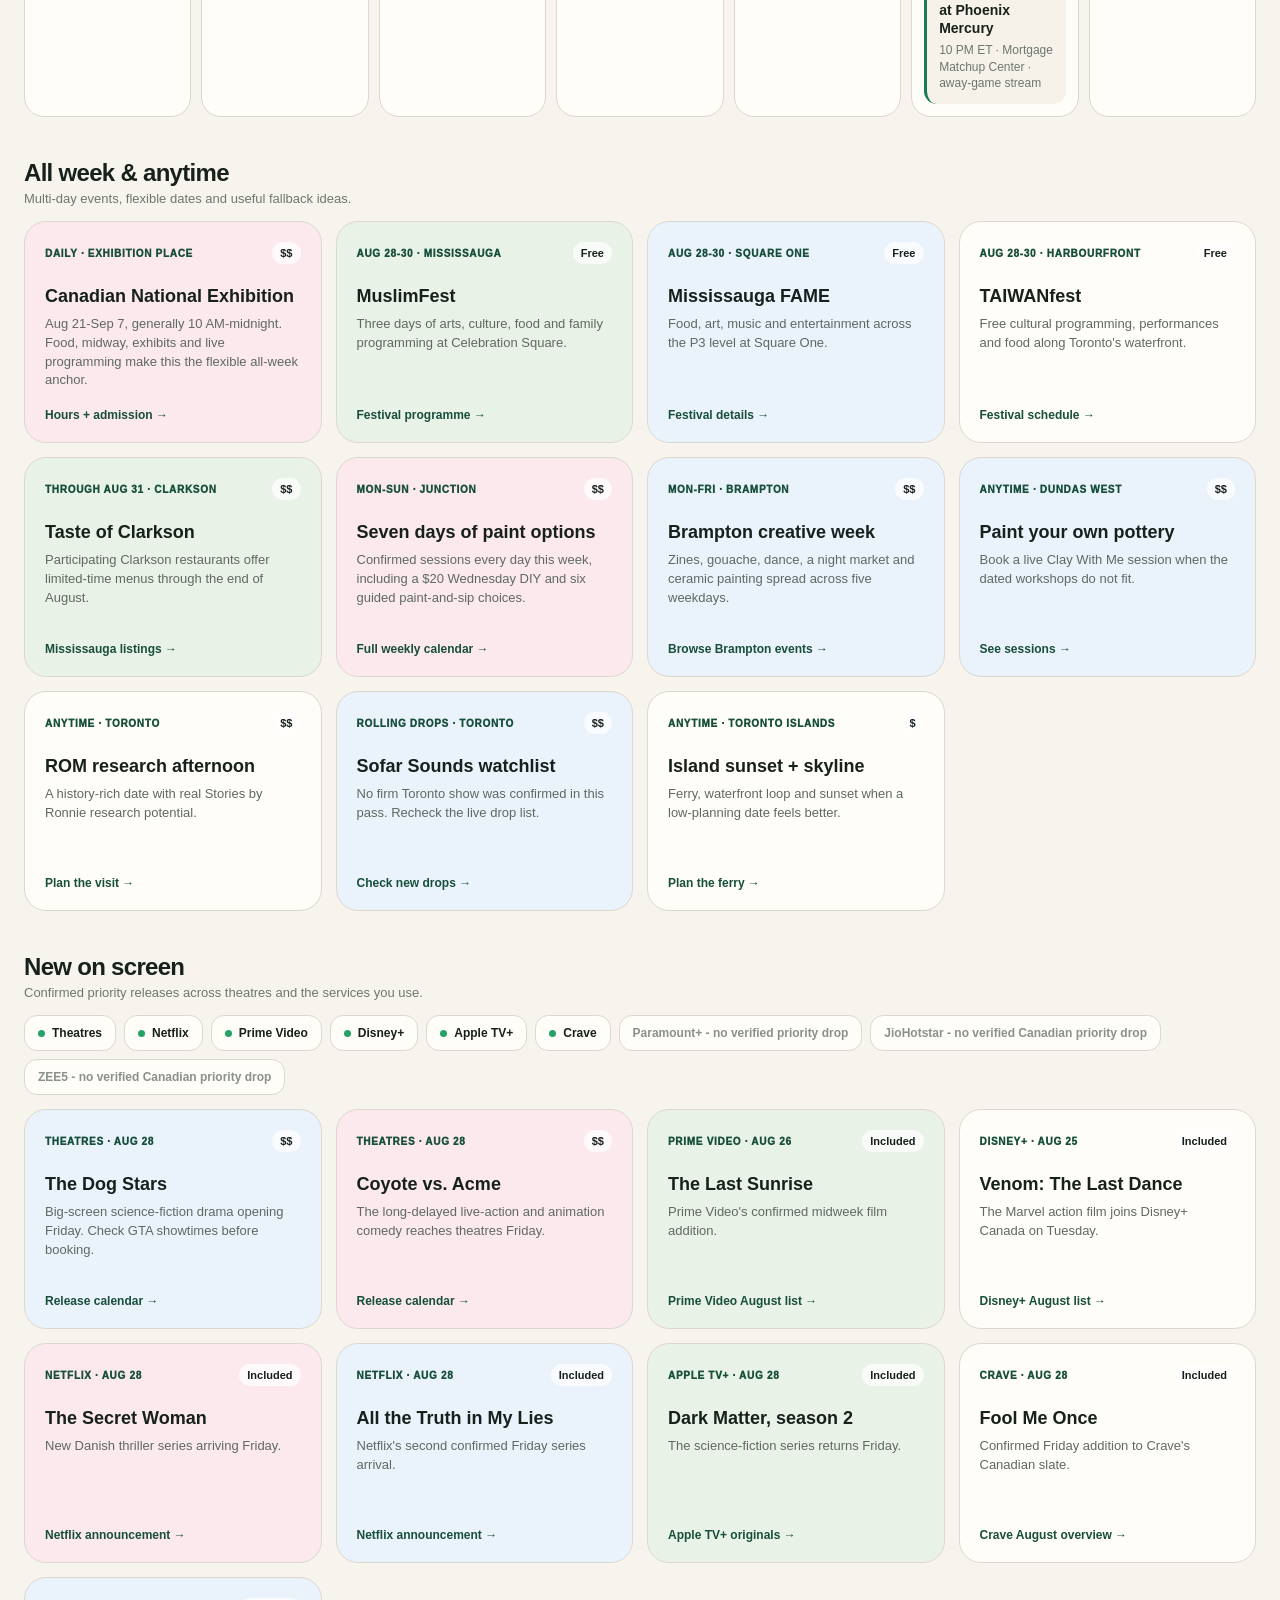
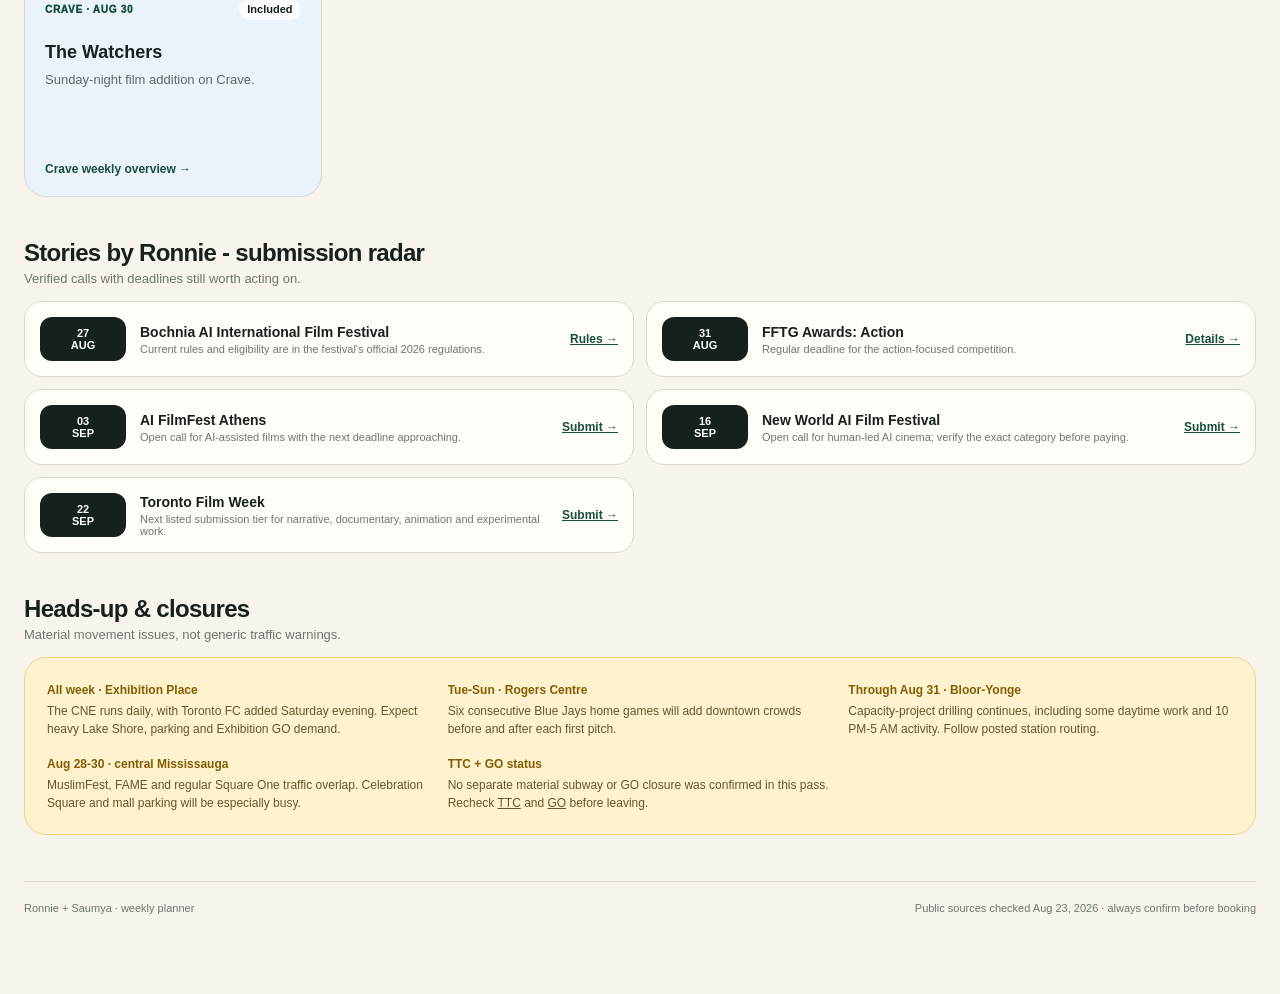
==== commit 765aabdc: "Weekly dashboard refresh" ====
--- a/index.html
+++ b/index.html
@@ -2,75 +2,86 @@
 <html lang="en"><head><meta charset="utf-8"><meta name="viewport" content="width=device-width,initial-scale=1"><meta name="robots" content="noindex,nofollow"><title>Kya karein? - Week</title><meta name="description" content="Ronnie and Saumya's GTA week planner."><meta name="theme-color" content="#174f3b"><link rel="manifest" href="manifest.webmanifest"><link rel="apple-touch-icon" href="icons/qeera-192.png"><link rel="stylesheet" href="styles.css"></head>
 <body data-page="week"><main class="shell">
 <nav class="topbar" aria-label="Primary navigation"><a class="brand" href="index.html"><span class="brandmark">Q</span><span><b>Kya karein?</b><small>Ronnie + Saumya</small></span></a><div class="nav"><a class="active" href="index.html">This week</a><a href="meals.html">Meal plan</a></div><span class="privacy">Our weekly HQ</span></nav>
-<header class="hero"><div><div class="eyebrow">GTA weekly - curated for us</div><h1>What feels<br>good this week?</h1><p>Indian culture, creative workshops, food, film and streaming, sports, useful deadlines and real date ideas.</p><div class="hero-actions"><a class="button" href="#calendar">Explore the week ↓</a><a class="button secondary" href="meals.html">Open meal plan</a></div></div><div class="weekstamp"><strong>Aug 17-23</strong><span>Toronto · Etobicoke · Mississauga · Oakville · Brampton</span><span>Refreshed Sun, Aug 16, 2026</span></div></header>
-<section class="pulse" aria-label="This week's pulse"><article class="pulse-card"><small>Best Indian weekend</small><strong>Prabhu Deva + Masoom Sharma</strong><span>Sat and Sun · Great Canadian Toronto</span></article><article class="pulse-card"><small>Creative dates</small><strong>Paint, terrarium + couples cooking</strong><span>Daily options across Toronto and Mississauga</span></article><article class="pulse-card"><small>Sports week</small><strong>United opener, Jays, TFC + Tempo</strong><span>Four teams, nine confirmed watch dates</span></article></section>
+<header class="hero"><div><div class="eyebrow">GTA weekly - curated for us</div><h1>What feels<br>good this week?</h1><p>Indian culture, creative workshops, food, film and streaming, sports, useful deadlines and real date ideas.</p><div class="hero-actions"><a class="button" href="#calendar">Explore the week ↓</a><a class="button secondary" href="meals.html">Open meal plan</a></div></div><div class="weekstamp"><strong>Aug 24-30</strong><span>Toronto · Etobicoke · Mississauga · Oakville · Brampton</span><span>Refreshed Sun, Aug 23, 2026</span></div></header>
+<section class="pulse" aria-label="This week's pulse"><article class="pulse-card"><small>Best Indian night</small><strong>Ammy Virk with full band</strong><span>Sun 7 PM · Great Canadian Toronto</span></article><article class="pulse-card"><small>Creative dates</small><strong>Paint, pottery, zines + philosophy</strong><span>Confirmed choices every day from Mon to Sun</span></article><article class="pulse-card"><small>Big weekend</small><strong>CNE, TFC, Ali Sethi + three festivals</strong><span>Sat and Sun are genuinely stacked</span></article></section>
 
 <section class="section" id="calendar"><div class="section-head"><div><h2>Seven days, properly filtered</h2><p>Tap a filter; every real listing opens its confirmed source.</p></div><a class="section-link" href="#heads-up">Jump to closures ↓</a></div><div class="filters" role="group" aria-label="Event filters"><button class="filter active" data-filter="all">Everything</button><button class="filter" data-filter="indian">Indian</button><button class="filter" data-filter="date">Date ideas</button><button class="filter" data-filter="screen">On screen</button><button class="filter" data-filter="workshop">Workshops</button><button class="filter" data-filter="sport">Sport</button><button class="filter" data-filter="free">Free</button></div><div class="days">
-<article class="day-card" data-date="2026-08-17"><div class="day-head"><b>Mon</b><span>17 Aug</span></div>
-  <a class="event workshop" data-tags="date workshop" href="https://www.pinotspalette.com/toronto" target="_blank" rel="noopener"><small>Paint &amp; sip · $$</small><b>Sunshine Meadow</b><span>7:30-9:30 PM · Pinot's Palette, Junction, Toronto · $39</span></a>
+<article class="day-card" data-date="2026-08-24"><div class="day-head"><b>Mon</b><span>24 Aug</span></div>
+  <a class="event workshop" data-tags="date workshop" href="https://www.pinotspalette.com/toronto/events" target="_blank" rel="noopener"><small>Paint &amp; sip · $$</small><b>SoCal Sunset</b><span>7:30-9:30 PM · Pinot's Palette, Junction, Toronto · $39</span></a>
+  <a class="event workshop" data-tags="date workshop" href="https://www.paintnite.com/ca/on/toronto/events/wish-upon-a-starfish-tickets-10366717" target="_blank" rel="noopener"><small>Paint Nite · $$</small><b>Orange Octopus</b><span>7-9 PM · Rose &amp; Crown, Yonge and Eglinton · $56.95 total</span></a>
+  <a class="event workshop" data-tags="workshop" href="https://experiencebrampton.com/event/zine-club-diy-zine-making-course/" target="_blank" rel="noopener"><small>Writing + art · $$$</small><b>DIY zine-making finale</b><span>6-7:30 PM · Happy Hands, 57 Mill St, Brampton · $269 six-part course</span></a>
 </article>
-<article class="day-card" data-date="2026-08-18"><div class="day-head"><b>Tue</b><span>18 Aug</span></div>
-  <a class="event sport" data-tags="sport" href="https://www.mlb.com/bluejays/schedule/2026-08" target="_blank" rel="noopener"><small>Blue Jays watch · Included</small><b>at Tampa Bay Rays</b><span>6:40 PM ET · Tropicana Field, St. Petersburg · away-game stream</span></a>
-  <a class="event workshop" data-tags="date workshop" href="https://www.pinotspalette.com/toronto" target="_blank" rel="noopener"><small>Paint &amp; sip · $$</small><b>Jubilant Jellyfish</b><span>7:30-9:30 PM · Pinot's Palette, Junction, Toronto · $39</span></a>
+<article class="day-card" data-date="2026-08-25"><div class="day-head"><b>Tue</b><span>25 Aug</span></div>
+  <a class="event workshop" data-tags="date workshop" href="https://experiencebrampton.com/event/" target="_blank" rel="noopener"><small>Painting workshop · $$</small><b>Gouache night landscapes</b><span>6-7:30 PM · Happy Hands Pottery &amp; Art Studio, Brampton</span></a>
+  <a class="event sport" data-tags="sport" href="https://www.mlb.com/bluejays/schedule/2026-08" target="_blank" rel="noopener"><small>Blue Jays · $$</small><b>vs Kansas City Royals</b><span>7:07 PM · Rogers Centre · Loonie Dogs Night</span></a>
+  <a class="event workshop" data-tags="date workshop" href="https://www.pinotspalette.com/toronto/events" target="_blank" rel="noopener"><small>Paint &amp; sip · $$</small><b>A Walk on the Beach</b><span>7:30-9:30 PM · Pinot's Palette, Junction, Toronto · $39</span></a>
 </article>
-<article class="day-card" data-date="2026-08-19"><div class="day-head"><b>Wed</b><span>19 Aug</span></div>
-  <a class="event workshop" data-tags="date workshop" href="https://torontobotanicalgarden.ca/event/epiphytic-branch-terrarium-workshop/" target="_blank" rel="noopener"><small>Terrarium workshop · $$</small><b>Epiphytic Branch Terrarium</b><span>6-8 PM · Toronto Botanical Garden · $65 public</span></a>
-  <a class="event sport" data-tags="sport" href="https://www.mlb.com/bluejays/schedule/2026-08" target="_blank" rel="noopener"><small>Blue Jays watch · Included</small><b>at Tampa Bay Rays</b><span>6:40 PM ET · Tropicana Field · away-game stream</span></a>
-  <a class="event sport" data-tags="sport" href="https://www.torontofc.ca/tickets/single" target="_blank" rel="noopener"><small>Toronto FC · $$</small><b>vs Charlotte FC</b><span>7:30 PM · BMO Field, Toronto</span></a>
-  <a class="event free" data-tags="date screen free" href="https://www.oakville.ca/community-events/events/town-of-oakville-events/movies-in-the-park/" target="_blank" rel="noopener"><small>Outdoor movie · Free</small><b>Flow</b><span>Entry 6:30 PM; film 8 PM · Forster Park, Oakville</span></a>
+<article class="day-card" data-date="2026-08-26"><div class="day-head"><b>Wed</b><span>26 Aug</span></div>
+  <a class="event free" data-tags="workshop free" href="https://philosophy.utoronto.ca/event/the-courtesy-of-phenomenology/" target="_blank" rel="noopener"><small>Philosophy talk · Free</small><b>The courtesy of phenomenology</b><span>3-5 PM · Jackman Humanities Building, U of T</span></a>
+  <a class="event workshop" data-tags="date workshop" href="https://www.pinotspalette.com/toronto/events" target="_blank" rel="noopener"><small>Open painting · $</small><b>DIY Pop in and Paint</b><span>7-9 PM · Pinot's Palette, Junction, Toronto · $20</span></a>
+  <a class="event sport" data-tags="sport" href="https://www.mlb.com/bluejays/schedule/2026-08" target="_blank" rel="noopener"><small>Blue Jays · $$</small><b>vs Kansas City Royals</b><span>7:07 PM · Rogers Centre</span></a>
+  <a class="event sport" data-tags="sport" href="https://www.wnba.com/game/1022600288/TOR-vs-SEA" target="_blank" rel="noopener"><small>Toronto Tempo watch · Included</small><b>at Seattle Storm</b><span>10 PM ET · Climate Pledge Arena · away-game stream</span></a>
 </article>
-<article class="day-card" data-date="2026-08-20"><div class="day-head"><b>Thu</b><span>20 Aug</span></div>
-  <a class="event sport" data-tags="sport" href="https://www.mlb.com/bluejays/schedule/2026-08" target="_blank" rel="noopener"><small>Blue Jays watch · Included</small><b>at Tampa Bay Rays</b><span>1:10 PM ET · Tropicana Field · away-game stream</span></a>
-  <a class="event workshop" data-tags="date workshop" href="https://www.pinotspalette.com/toronto" target="_blank" rel="noopener"><small>Paired paint date · $$</small><b>Golden Moon Magic</b><span>7-9:30 PM · Pinot's Palette, Junction, Toronto · $39 each</span></a>
-  <a class="event free" data-tags="date screen free" href="https://www.oakville.ca/community-events/events/town-of-oakville-events/movies-in-the-park/" target="_blank" rel="noopener"><small>Outdoor movie · Free</small><b>Zootopia</b><span>Entry 6:30 PM; film 8 PM · Westbrook Park, Oakville</span></a>
+<article class="day-card" data-date="2026-08-27"><div class="day-head"><b>Thu</b><span>27 Aug</span></div>
+  <a class="event free" data-tags="date free" href="https://experiencebrampton.com/event/" target="_blank" rel="noopener"><small>Night market · Free</small><b>Mount Pleasant Night Market</b><span>4-8 PM · Brampton Library, Mount Pleasant Village</span></a>
+  <a class="event free" data-tags="date workshop free indian" href="https://experiencebrampton.com/event/" target="_blank" rel="noopener"><small>Dance workshop · Free</small><b>Parkscapes with Enakshi Sinha</b><span>6-8 PM · Chinguacousy Park, Brampton</span></a>
+  <a class="event sport" data-tags="sport" href="https://www.mlb.com/bluejays/schedule/2026-08" target="_blank" rel="noopener"><small>Blue Jays · $$</small><b>vs Kansas City Royals</b><span>7:07 PM · Rogers Centre</span></a>
+  <a class="event workshop" data-tags="date workshop" href="https://www.pinotspalette.com/toronto/events" target="_blank" rel="noopener"><small>Paint &amp; sip · $$</small><b>Petals on the Pond</b><span>7:30-10 PM · Pinot's Palette, Junction, Toronto · $39</span></a>
 </article>
-<article class="day-card" data-date="2026-08-21"><div class="day-head"><b>Fri</b><span>21 Aug</span></div>
-  <a class="event workshop" data-tags="date workshop" href="https://www.pinotspalette.com/toronto" target="_blank" rel="noopener"><small>Beginner paint · $$</small><b>Koi Serenity</b><span>5-6:30 PM · Pinot's Palette, Junction, Toronto · $35</span></a>
-  <a class="event workshop" data-tags="date workshop" href="https://culinaria.ca/culinary-experiences/category/cooking-classes/adult-cooking-classes/couples-cooking-classes/list/" target="_blank" rel="noopener"><small>Couples cooking · $$$</small><b>Midsummer Rendezvous: BBQ</b><span>6-9 PM · Culinaria, 5732 Kennedy Rd, Mississauga · $249 per couple</span></a>
-  <a class="event sport" data-tags="sport" href="https://www.mlb.com/bluejays/schedule/2026-08" target="_blank" rel="noopener"><small>Blue Jays watch · Included</small><b>at New York Yankees</b><span>7:05 PM ET · Yankee Stadium · away-game stream</span></a>
+<article class="day-card" data-date="2026-08-28"><div class="day-head"><b>Fri</b><span>28 Aug</span></div>
+  <a class="event workshop" data-tags="date workshop" href="https://experiencebrampton.com/event/" target="_blank" rel="noopener"><small>Ceramic painting · $$</small><b>Paint your own ceramic plate</b><span>6-7:30 PM · Happy Hands Pottery &amp; Art Studio, Brampton</span></a>
+  <a class="event workshop" data-tags="date workshop" href="https://www.pinotspalette.com/toronto/events" target="_blank" rel="noopener"><small>Paint &amp; sip · $$</small><b>Safari Glow</b><span>7:30-9:30 PM · Pinot's Palette, Junction, Toronto · $44</span></a>
+  <a class="event sport" data-tags="sport" href="https://www.mlb.com/bluejays/schedule/2026-08" target="_blank" rel="noopener"><small>Blue Jays · $$</small><b>vs Seattle Mariners</b><span>7:07 PM · Rogers Centre · City Connect Friday</span></a>
+  <a class="event sport" data-tags="sport" href="https://www.ticketmaster.ca/toronto-tempo-tickets/artist/3157229" target="_blank" rel="noopener"><small>Toronto Tempo watch · Included</small><b>at Las Vegas Aces</b><span>10 PM ET · Michelob Ultra Arena · away-game stream</span></a>
 </article>
-<article class="day-card" data-date="2026-08-22"><div class="day-head"><b>Sat</b><span>22 Aug</span></div>
-  <a class="event sport" data-tags="sport" href="https://www.premierleague.com/en/clubs/1/fixtures" target="_blank" rel="noopener"><small>Manchester United · Included</small><b>at Hull City</b><span>7:30 AM ET · MKM Stadium, Hull · season opener on TNT Sports UK</span></a>
-  <a class="event sport" data-tags="sport" href="https://www.mlb.com/bluejays/schedule/2026-08" target="_blank" rel="noopener"><small>Blue Jays watch · Included</small><b>at New York Yankees</b><span>1:35 PM ET · Yankee Stadium · away-game stream</span></a>
-  <a class="event workshop" data-tags="date workshop" href="https://www.paintnite.com/ca/on/mississauga/events/bumblebee-bokeh-tickets-10369978" target="_blank" rel="noopener"><small>Paint &amp; sip · $$</small><b>Bumblebee Bokeh</b><span>2 PM · Kelseys Grand Park, Mississauga</span></a>
-  <a class="event indian" data-tags="indian date" href="https://www.ticketmaster.ca/great-canadian-toronto-tickets-toronto/venue/132544" target="_blank" rel="noopener"><small>Indian dance legend · $$$</small><b>Prabhu Deva</b><span>5:30 PM · The Theatre at Great Canadian Toronto, Etobicoke</span></a>
+<article class="day-card" data-date="2026-08-29"><div class="day-head"><b>Sat</b><span>29 Aug</span></div>
+  <a class="event sport" data-tags="sport" href="https://www.mlb.com/bluejays/schedule/2026-08" target="_blank" rel="noopener"><small>Blue Jays · $$</small><b>vs Seattle Mariners</b><span>3:07 PM · Rogers Centre · Hall of Excellence Day</span></a>
+  <a class="event free" data-tags="date workshop free" href="https://www.artsetobicoke.com/events/2026-park-party-in-summerlea-park/" target="_blank" rel="noopener"><small>Art park party · Free</small><b>Arts in Summerlea Park</b><span>3-6 PM · 450 Albion Rd, Etobicoke · art-making + free food</span></a>
+  <a class="event workshop" data-tags="date workshop" href="https://www.pinotspalette.com/toronto/events" target="_blank" rel="noopener"><small>Paint &amp; sip · $$</small><b>Dusky Lake</b><span>4-6 PM · Pinot's Palette, Junction, Toronto · $44</span></a>
+  <a class="event sport" data-tags="sport" href="https://www.torontofc.ca/tickets/single" target="_blank" rel="noopener"><small>Toronto FC · $$</small><b>vs New York City FC</b><span>7:30 PM · BMO Field · match ticket includes CNE entry</span></a>
+  <a class="event indian" data-tags="indian date" href="https://ticketing.agakhanmuseum.org/27483/27488" target="_blank" rel="noopener"><small>South Asian live music · $$$</small><b>Ali Sethi: Harmonium</b><span>8-9:30 PM · Aga Khan Museum, Toronto</span></a>
+  <a class="event sport" data-tags="sport" href="https://www.ticketmaster.ca/toronto-tempo-tickets/artist/3157229" target="_blank" rel="noopener"><small>Toronto Tempo watch · Included</small><b>at Phoenix Mercury</b><span>10 PM ET · Mortgage Matchup Center · away-game stream</span></a>
 </article>
-<article class="day-card" data-date="2026-08-23"><div class="day-head"><b>Sun</b><span>23 Aug</span></div>
-  <a class="event workshop" data-tags="date workshop" href="https://www.pinotspalette.com/toronto" target="_blank" rel="noopener"><small>Paint &amp; sip · $$</small><b>Moon Island</b><span>3-5 PM · Pinot's Palette, Junction, Toronto · $44</span></a>
-  <a class="event sport" data-tags="sport" href="https://www.mlb.com/bluejays/schedule/2026-08" target="_blank" rel="noopener"><small>Blue Jays watch · Included</small><b>at New York Yankees</b><span>1:35 PM ET · Yankee Stadium · away-game stream</span></a>
-  <a class="event sport" data-tags="sport" href="https://www.wnba.com/game/lva-vs-tor-1022600281" target="_blank" rel="noopener"><small>Toronto Tempo watch · Included</small><b>vs Las Vegas Aces</b><span>7 PM ET · Rogers Arena, Vancouver · Cross Canada Series</span></a>
-  <a class="event indian" data-tags="indian date" href="https://www.ticketmaster.ca/great-canadian-toronto-tickets-toronto/venue/132544" target="_blank" rel="noopener"><small>Indian live music · $$$</small><b>Masoom Sharma</b><span>8 PM · The Theatre at Great Canadian Toronto, Etobicoke</span></a>
+<article class="day-card" data-date="2026-08-30"><div class="day-head"><b>Sun</b><span>30 Aug</span></div>
+  <a class="event sport" data-tags="sport" href="https://hospitality.manutd.com/manutd_v_ipswich_town_pl_26_27" target="_blank" rel="noopener"><small>Manchester United · Included</small><b>vs Ipswich Town</b><span>11:30 AM ET · Old Trafford · Premier League</span></a>
+  <a class="event sport" data-tags="sport" href="https://www.mlb.com/bluejays/schedule/2026-08" target="_blank" rel="noopener"><small>Blue Jays · $$</small><b>vs Seattle Mariners</b><span>1:37 PM · Rogers Centre · Jr Jays Sunday</span></a>
+  <a class="event workshop" data-tags="date workshop" href="https://www.pinotspalette.com/toronto/events" target="_blank" rel="noopener"><small>Paint &amp; sip · $$</small><b>Cool Summer Night</b><span>3-5 PM · Pinot's Palette, Junction, Toronto · $44</span></a>
+  <a class="event indian" data-tags="indian date" href="https://www.ticketmaster.ca/ammy-virk-tickets/artist/3046446" target="_blank" rel="noopener"><small>Indian live music · $$$</small><b>Ammy Virk with full band</b><span>7 PM · The Theatre at Great Canadian Toronto, Etobicoke</span></a>
 </article></div></section>
 
 <section class="section"><div class="section-head"><div><h2>All week &amp; anytime</h2><p>Multi-day events, flexible dates and useful fallback ideas.</p></div></div><div class="grid">
-  <a class="feature-card tint-green" href="https://www.eventbrite.ca/e/11th-international-conference-on-quantum-information-and-quantum-control-tickets-1984087049776" target="_blank" rel="noopener"><div class="feature-top"><span class="tag">Aug 17-21 · Fields Institute</span><span class="price">$$$</span></div><h3>Quantum information conference</h3><p>Weekday talks and posters from 9 AM at 222 College St, Toronto; see the ticket page for each day's finish.</p><span class="source">Conference details →</span></a>
-  <a class="feature-card tint-blue" href="https://www.eventbrite.ca/e/3rd-international-conference-on-artificial-intelligence-in-healthcare-tickets-1656974317789" target="_blank" rel="noopener"><div class="feature-top"><span class="tag">Aug 19-20 · Mississauga</span><span class="price">$$$</span></div><h3>AI in Healthcare conference</h3><p>9 AM-5 PM at Four Points by Sheraton, 6090 Dixie Rd.</p><span class="source">Conference details →</span></a>
-  <a class="feature-card tint-pink" href="https://www.todocanada.ca/city/toronto/event/mabuhay-philippines-festival/" target="_blank" rel="noopener"><div class="feature-top"><span class="tag">Aug 22-23 · Toronto</span><span class="price">Free</span></div><h3>Mabuhay Philippines Festival</h3><p>10 AM-9 PM both days at Nathan Phillips Square.</p><span class="source">Festival details →</span></a>
-  <a class="feature-card" href="https://www.ticketgateway.com/event/view/jamaica-day-festival-2026?dates=7706" target="_blank" rel="noopener"><div class="feature-top"><span class="tag">Aug 22-23 · Brampton</span><span class="price">$$</span></div><h3>Jamaica Day</h3><p>Sat 1-10 PM and Sun 1-9 PM at Brampton Sports Park, 7575 Kennedy Rd S.</p><span class="source">Hours + tickets →</span></a>
-  <a class="feature-card tint-pink" href="https://www.pinotspalette.com/toronto" target="_blank" rel="noopener"><div class="feature-top"><span class="tag">Daily · Junction</span><span class="price">$$</span></div><h3>More paint-and-sip rooms</h3><p>A Day at the Dunes Wed, Glimmering Campfire Fri, Green Forest Falls and Starry Night Sat, Moon Island Sun.</p><span class="source">Full weekly calendar →</span></a>
-  <a class="feature-card tint-green" href="https://www.360cookingstudio.com/" target="_blank" rel="noopener"><div class="feature-top"><span class="tag">Sat Aug 22 · Toronto</span><span class="price">$$$</span></div><h3>Bagel masterclass</h3><p>9 AM hands-on bread session at 360 Cooking Studio. Gnocchi with brown butter follows at noon.</p><span class="source">See course calendar →</span></a>
+  <a class="feature-card tint-pink" href="https://www.theex.com/faq/" target="_blank" rel="noopener"><div class="feature-top"><span class="tag">Daily · Exhibition Place</span><span class="price">$$</span></div><h3>Canadian National Exhibition</h3><p>Aug 21-Sep 7, generally 10 AM-midnight. Food, midway, exhibits and live programming make this the flexible all-week anchor.</p><span class="source">Hours + admission →</span></a>
+  <a class="feature-card tint-green" href="https://www.muslimfest.com/" target="_blank" rel="noopener"><div class="feature-top"><span class="tag">Aug 28-30 · Mississauga</span><span class="price">Free</span></div><h3>MuslimFest</h3><p>Three days of arts, culture, food and family programming at Celebration Square.</p><span class="source">Festival programme →</span></a>
+  <a class="feature-card tint-blue" href="https://mississaugafame.com/" target="_blank" rel="noopener"><div class="feature-top"><span class="tag">Aug 28-30 · Square One</span><span class="price">Free</span></div><h3>Mississauga FAME</h3><p>Food, art, music and entertainment across the P3 level at Square One.</p><span class="source">Festival details →</span></a>
+  <a class="feature-card" href="https://torontotaiwanfest.ca/" target="_blank" rel="noopener"><div class="feature-top"><span class="tag">Aug 28-30 · Harbourfront</span><span class="price">Free</span></div><h3>TAIWANfest</h3><p>Free cultural programming, performances and food along Toronto's waterfront.</p><span class="source">Festival schedule →</span></a>
+  <a class="feature-card tint-green" href="https://www.visitmississauga.ca/events/month/" target="_blank" rel="noopener"><div class="feature-top"><span class="tag">Through Aug 31 · Clarkson</span><span class="price">$$</span></div><h3>Taste of Clarkson</h3><p>Participating Clarkson restaurants offer limited-time menus through the end of August.</p><span class="source">Mississauga listings →</span></a>
+  <a class="feature-card tint-pink" href="https://www.pinotspalette.com/toronto/events" target="_blank" rel="noopener"><div class="feature-top"><span class="tag">Mon-Sun · Junction</span><span class="price">$$</span></div><h3>Seven days of paint options</h3><p>Confirmed sessions every day this week, including a $20 Wednesday DIY and six guided paint-and-sip choices.</p><span class="source">Full weekly calendar →</span></a>
+  <a class="feature-card tint-blue" href="https://experiencebrampton.com/event/" target="_blank" rel="noopener"><div class="feature-top"><span class="tag">Mon-Fri · Brampton</span><span class="price">$$</span></div><h3>Brampton creative week</h3><p>Zines, gouache, dance, a night market and ceramic painting spread across five weekdays.</p><span class="source">Browse Brampton events →</span></a>
   <a class="feature-card tint-blue" href="https://www.claywithme.ca/" target="_blank" rel="noopener"><div class="feature-top"><span class="tag">Anytime · Dundas West</span><span class="price">$$</span></div><h3>Paint your own pottery</h3><p>Book a live Clay With Me session when the dated workshops do not fit.</p><span class="source">See sessions →</span></a>
   <a class="feature-card" href="https://www.rom.on.ca/en" target="_blank" rel="noopener"><div class="feature-top"><span class="tag">Anytime · Toronto</span><span class="price">$$</span></div><h3>ROM research afternoon</h3><p>A history-rich date with real Stories by Ronnie research potential.</p><span class="source">Plan the visit →</span></a>
   <a class="feature-card tint-blue" href="https://www.sofarsounds.com/cities/toronto" target="_blank" rel="noopener"><div class="feature-top"><span class="tag">Rolling drops · Toronto</span><span class="price">$$</span></div><h3>Sofar Sounds watchlist</h3><p>No firm Toronto show was confirmed in this pass. Recheck the live drop list.</p><span class="source">Check new drops →</span></a>
   <a class="feature-card" href="https://www.toronto.ca/explore-enjoy/parks-gardens-beaches/toronto-island-park/" target="_blank" rel="noopener"><div class="feature-top"><span class="tag">Anytime · Toronto Islands</span><span class="price">$</span></div><h3>Island sunset + skyline</h3><p>Ferry, waterfront loop and sunset when a low-planning date feels better.</p><span class="source">Plan the ferry →</span></a>
 </div></section>
 
-<section class="section"><div class="section-head"><div><h2>New on screen</h2><p>Confirmed priority releases across theatres and the services you use.</p></div></div><div class="platforms" aria-label="Streaming services checked"><span class="platform live">Theatres</span><span class="platform live">Netflix</span><span class="platform live">Disney+</span><span class="platform live">Apple TV+</span><span class="platform quiet">Prime Video - no verified priority drop</span><span class="platform quiet">Crave - no verified priority drop</span><span class="platform quiet">Paramount+ - no verified priority drop</span><span class="platform quiet">JioHotstar - monitoring</span><span class="platform quiet">ZEE5 - monitoring</span></div><div class="grid" style="margin-top:14px">
-  <a class="feature-card tint-blue" href="https://apnews.com/article/4fb04771bfe1b29a113044382f5a3de6" target="_blank" rel="noopener"><div class="feature-top"><span class="tag">Theatres · Aug 21</span><span class="price">$$</span></div><h3>Hot Spot</h3><p>Near-future AI thriller starring Noomi Rapace. Check GTA showtimes before booking.</p><span class="source">Release guide →</span></a>
-  <a class="feature-card tint-pink" href="https://apnews.com/article/4fb04771bfe1b29a113044382f5a3de6" target="_blank" rel="noopener"><div class="feature-top"><span class="tag">Theatres · Aug 21</span><span class="price">$$</span></div><h3>Mutiny</h3><p>Jason Statham action thriller opening Friday. Local screens can post late.</p><span class="source">Release guide →</span></a>
-  <a class="feature-card tint-green" href="https://about.netflix.com/en/news/netflix-is-your-ultimate-summer-sidekick" target="_blank" rel="noopener"><div class="feature-top"><span class="tag">Netflix · Aug 20</span><span class="price">Included</span></div><h3>Outer Banks, season 5</h3><p>The confirmed new-season arrival for Thursday night.</p><span class="source">Netflix summer slate →</span></a>
-  <a class="feature-card" href="https://www.apple.com/tv-pr/originals/filters/august/" target="_blank" rel="noopener"><div class="feature-top"><span class="tag">Apple TV+ · Aug 21</span><span class="price">Included</span></div><h3>The Dynasty: UConn Huskies</h3><p>New sports documentary series arriving Friday.</p><span class="source">Apple August slate →</span></a>
-  <a class="feature-card tint-blue" href="https://press.disneyplus.com/news/next-on-disney-plus-august-2026" target="_blank" rel="noopener"><div class="feature-top"><span class="tag">Disney+ · Aug 22</span><span class="price">Included</span></div><h3>9/11 Reunited</h3><p>Survivor reunions made with the 9/11 Memorial &amp; Museum, useful for history research.</p><span class="source">Disney+ August list →</span></a>
-  <a class="feature-card tint-pink" href="https://www.apple.com/tv-pr/news/2026/02/[base64]/" target="_blank" rel="noopener"><div class="feature-top"><span class="tag">Apple TV+ · finale Aug 19</span><span class="price">Included</span></div><h3>Lucky</h3><p>The seven-episode limited thriller reaches its finale Wednesday.</p><span class="source">Apple announcement →</span></a>
+<section class="section"><div class="section-head"><div><h2>New on screen</h2><p>Confirmed priority releases across theatres and the services you use.</p></div></div><div class="platforms" aria-label="Streaming services checked"><span class="platform live">Theatres</span><span class="platform live">Netflix</span><span class="platform live">Prime Video</span><span class="platform live">Disney+</span><span class="platform live">Apple TV+</span><span class="platform live">Crave</span><span class="platform quiet">Paramount+ - no verified priority drop</span><span class="platform quiet">JioHotstar - no verified Canadian priority drop</span><span class="platform quiet">ZEE5 - no verified Canadian priority drop</span></div><div class="grid" style="margin-top:14px">
+  <a class="feature-card tint-blue" href="https://editorial.rottentomatoes.com/article/summer-movie-calendar-2026/" target="_blank" rel="noopener"><div class="feature-top"><span class="tag">Theatres · Aug 28</span><span class="price">$$</span></div><h3>The Dog Stars</h3><p>Big-screen science-fiction drama opening Friday. Check GTA showtimes before booking.</p><span class="source">Release calendar →</span></a>
+  <a class="feature-card tint-pink" href="https://editorial.rottentomatoes.com/article/summer-movie-calendar-2026/" target="_blank" rel="noopener"><div class="feature-top"><span class="tag">Theatres · Aug 28</span><span class="price">$$</span></div><h3>Coyote vs. Acme</h3><p>The long-delayed live-action and animation comedy reaches theatres Friday.</p><span class="source">Release calendar →</span></a>
+  <a class="feature-card tint-green" href="https://www.aboutamazon.com/news/entertainment/prime-video-august-movies-shows-music-sports-2026" target="_blank" rel="noopener"><div class="feature-top"><span class="tag">Prime Video · Aug 26</span><span class="price">Included</span></div><h3>The Last Sunrise</h3><p>Prime Video's confirmed midweek film addition.</p><span class="source">Prime Video August list →</span></a>
+  <a class="feature-card" href="https://press.disneyplus.com/news/next-on-disney-plus-august-2026" target="_blank" rel="noopener"><div class="feature-top"><span class="tag">Disney+ · Aug 25</span><span class="price">Included</span></div><h3>Venom: The Last Dance</h3><p>The Marvel action film joins Disney+ Canada on Tuesday.</p><span class="source">Disney+ August list →</span></a>
+  <a class="feature-card tint-pink" href="https://about.netflix.com/en/news/netflix-unveils-first-look-at-new-danish-thriller-the-secret-woman-premiering-on-august-28" target="_blank" rel="noopener"><div class="feature-top"><span class="tag">Netflix · Aug 28</span><span class="price">Included</span></div><h3>The Secret Woman</h3><p>New Danish thriller series arriving Friday.</p><span class="source">Netflix announcement →</span></a>
+  <a class="feature-card tint-blue" href="https://about.netflix.com/en/news/all-the-truth-in-my-lies-coming-to-netflix-on-august-28" target="_blank" rel="noopener"><div class="feature-top"><span class="tag">Netflix · Aug 28</span><span class="price">Included</span></div><h3>All the Truth in My Lies</h3><p>Netflix's second confirmed Friday series arrival.</p><span class="source">Netflix announcement →</span></a>
+  <a class="feature-card tint-green" href="https://www.apple.com/tv-pr/originals/" target="_blank" rel="noopener"><div class="feature-top"><span class="tag">Apple TV+ · Aug 28</span><span class="price">Included</span></div><h3>Dark Matter, season 2</h3><p>The science-fiction series returns Friday.</p><span class="source">Apple TV+ originals →</span></a>
+  <a class="feature-card" href="https://www.bellmedia.ca/the-lede/press/august-2026-crave-streaming-overview/" target="_blank" rel="noopener"><div class="feature-top"><span class="tag">Crave · Aug 28</span><span class="price">Included</span></div><h3>Fool Me Once</h3><p>Confirmed Friday addition to Crave's Canadian slate.</p><span class="source">Crave August overview →</span></a>
+  <a class="feature-card tint-blue" href="https://www.bellmedia.ca/the-lede/press/august-29-september-4-crave-weekly-streaming-overview/" target="_blank" rel="noopener"><div class="feature-top"><span class="tag">Crave · Aug 30</span><span class="price">Included</span></div><h3>The Watchers</h3><p>Sunday-night film addition on Crave.</p><span class="source">Crave weekly overview →</span></a>
 </div></section>
 
-<section class="section"><div class="section-head"><div><h2>Stories by Ronnie - submission radar</h2><p>Verified calls with deadlines still worth acting on.</p></div></div><div class="deadline-list"><article class="deadline"><time>19<br>AUG</time><div><b>CLOWD AI Film Festival</b><span>Human-authored, AI-executed narrative work; 16:9 and at least 1080p.</span></div><a href="https://www.clowdfilmfest.com/enter-your-film" target="_blank" rel="noopener">Submit →</a></article><article class="deadline"><time>21<br>AUG</time><div><b>AI Toronto Shorts Fest</b><span>AI film, directing, screenplay, editing and emerging-filmmaker categories.</span></div><a href="https://filmfreeway.com/taiffest" target="_blank" rel="noopener">Submit →</a></article><article class="deadline"><time>22<br>AUG</time><div><b>Toronto Film Week</b><span>Early deadline for narrative, documentary, animation and experimental work.</span></div><a href="https://filmfreeway.com/TorontoFilmWeek" target="_blank" rel="noopener">Submit →</a></article><article class="deadline"><time>16<br>SEP</time><div><b>New World AI Film Festival</b><span>Open call for human-led AI cinema; verify the exact category before paying.</span></div><a href="https://nwaiff.lovable.app/" target="_blank" rel="noopener">Submit →</a></article></div></section>
+<section class="section"><div class="section-head"><div><h2>Stories by Ronnie - submission radar</h2><p>Verified calls with deadlines still worth acting on.</p></div></div><div class="deadline-list"><article class="deadline"><time>27<br>AUG</time><div><b>Bochnia AI International Film Festival</b><span>Current rules and eligibility are in the festival's official 2026 regulations.</span></div><a href="https://www.biaiff.pl/wp-content/uploads/2026/02/REGULATIONS_BIAIFF_2026_EN.pdf" target="_blank" rel="noopener">Rules →</a></article><article class="deadline"><time>31<br>AUG</time><div><b>FFTG Awards: Action</b><span>Regular deadline for the action-focused competition.</span></div><a href="https://fftgawards.com/faqs/" target="_blank" rel="noopener">Details →</a></article><article class="deadline"><time>03<br>SEP</time><div><b>AI FilmFest Athens</b><span>Open call for AI-assisted films with the next deadline approaching.</span></div><a href="https://www.aifilmfestathens.gr/en" target="_blank" rel="noopener">Submit →</a></article><article class="deadline"><time>16<br>SEP</time><div><b>New World AI Film Festival</b><span>Open call for human-led AI cinema; verify the exact category before paying.</span></div><a href="https://nwaiff.lovable.app/" target="_blank" rel="noopener">Submit →</a></article><article class="deadline"><time>22<br>SEP</time><div><b>Toronto Film Week</b><span>Next listed submission tier for narrative, documentary, animation and experimental work.</span></div><a href="https://filmfreeway.com/TorontoFilmWeek" target="_blank" rel="noopener">Submit →</a></article></div></section>
 
 <section class="section" id="heads-up"><div class="section-head"><div><h2>Heads-up &amp; closures</h2><p>Material movement issues, not generic traffic warnings.</p></div></div><div class="heads-up"><div class="heads-grid">
-  <div class="heads-item"><b>Aug 21-23 · Nathan Phillips Square</b><p>Mabuhay festival setup and crowds will make the Queen, Bay and University area busier than usual.</p></div>
-  <div class="heads-item"><b>August-Dec · west Gardiner</b><p>The Park Lawn on-ramp work is active. Expect changed access around Park Lawn Road, The Queensway and nearby Gardiner approaches.</p></div>
-  <div class="heads-item"><b>Through late Aug · Eastern Avenue</b><p>One lane in each direction is closed between Sumach and Broadview, with intermittent overnight DVP ramp restrictions.</p></div>
-  <div class="heads-item"><b>Wed evening · Exhibition Place</b><p>Toronto FC at BMO Field will increase traffic and parking pressure around Lake Shore Boulevard and Exhibition GO.</p></div>
-  <div class="heads-item"><b>TTC + GO status</b><p>No material subway or GO closure was confirmed in this Sunday pass. Recheck <a href="https://www.ttc.ca/service-advisories/" target="_blank" rel="noopener">TTC</a> and <a href="https://www.gotransit.com/en/find-a-station-or-stop/un/service-alerts" target="_blank" rel="noopener">GO</a> before leaving.</p></div>
+  <div class="heads-item"><b>All week · Exhibition Place</b><p>The CNE runs daily, with Toronto FC added Saturday evening. Expect heavy Lake Shore, parking and Exhibition GO demand.</p></div>
+  <div class="heads-item"><b>Tue-Sun · Rogers Centre</b><p>Six consecutive Blue Jays home games will add downtown crowds before and after each first pitch.</p></div>
+  <div class="heads-item"><b>Through Aug 31 · Bloor-Yonge</b><p>Capacity-project drilling continues, including some daytime work and 10 PM-5 AM activity. Follow posted station routing.</p></div>
+  <div class="heads-item"><b>Aug 28-30 · central Mississauga</b><p>MuslimFest, FAME and regular Square One traffic overlap. Celebration Square and mall parking will be especially busy.</p></div>
+  <div class="heads-item"><b>TTC + GO status</b><p>No separate material subway or GO closure was confirmed in this pass. Recheck <a href="https://www.ttc.ca/service-advisories/" target="_blank" rel="noopener">TTC</a> and <a href="https://www.gotransit.com/en/find-a-station-or-stop/un/service-alerts" target="_blank" rel="noopener">GO</a> before leaving.</p></div>
 </div></div></section>
-<footer class="footer"><span>Ronnie + Saumya · weekly planner</span><span>Public sources checked Aug 16, 2026 · always confirm before booking</span></footer></main><script src="app.js"></script></body></html>
+<footer class="footer"><span>Ronnie + Saumya · weekly planner</span><span>Public sources checked Aug 23, 2026 · always confirm before booking</span></footer></main><script src="app.js"></script></body></html>
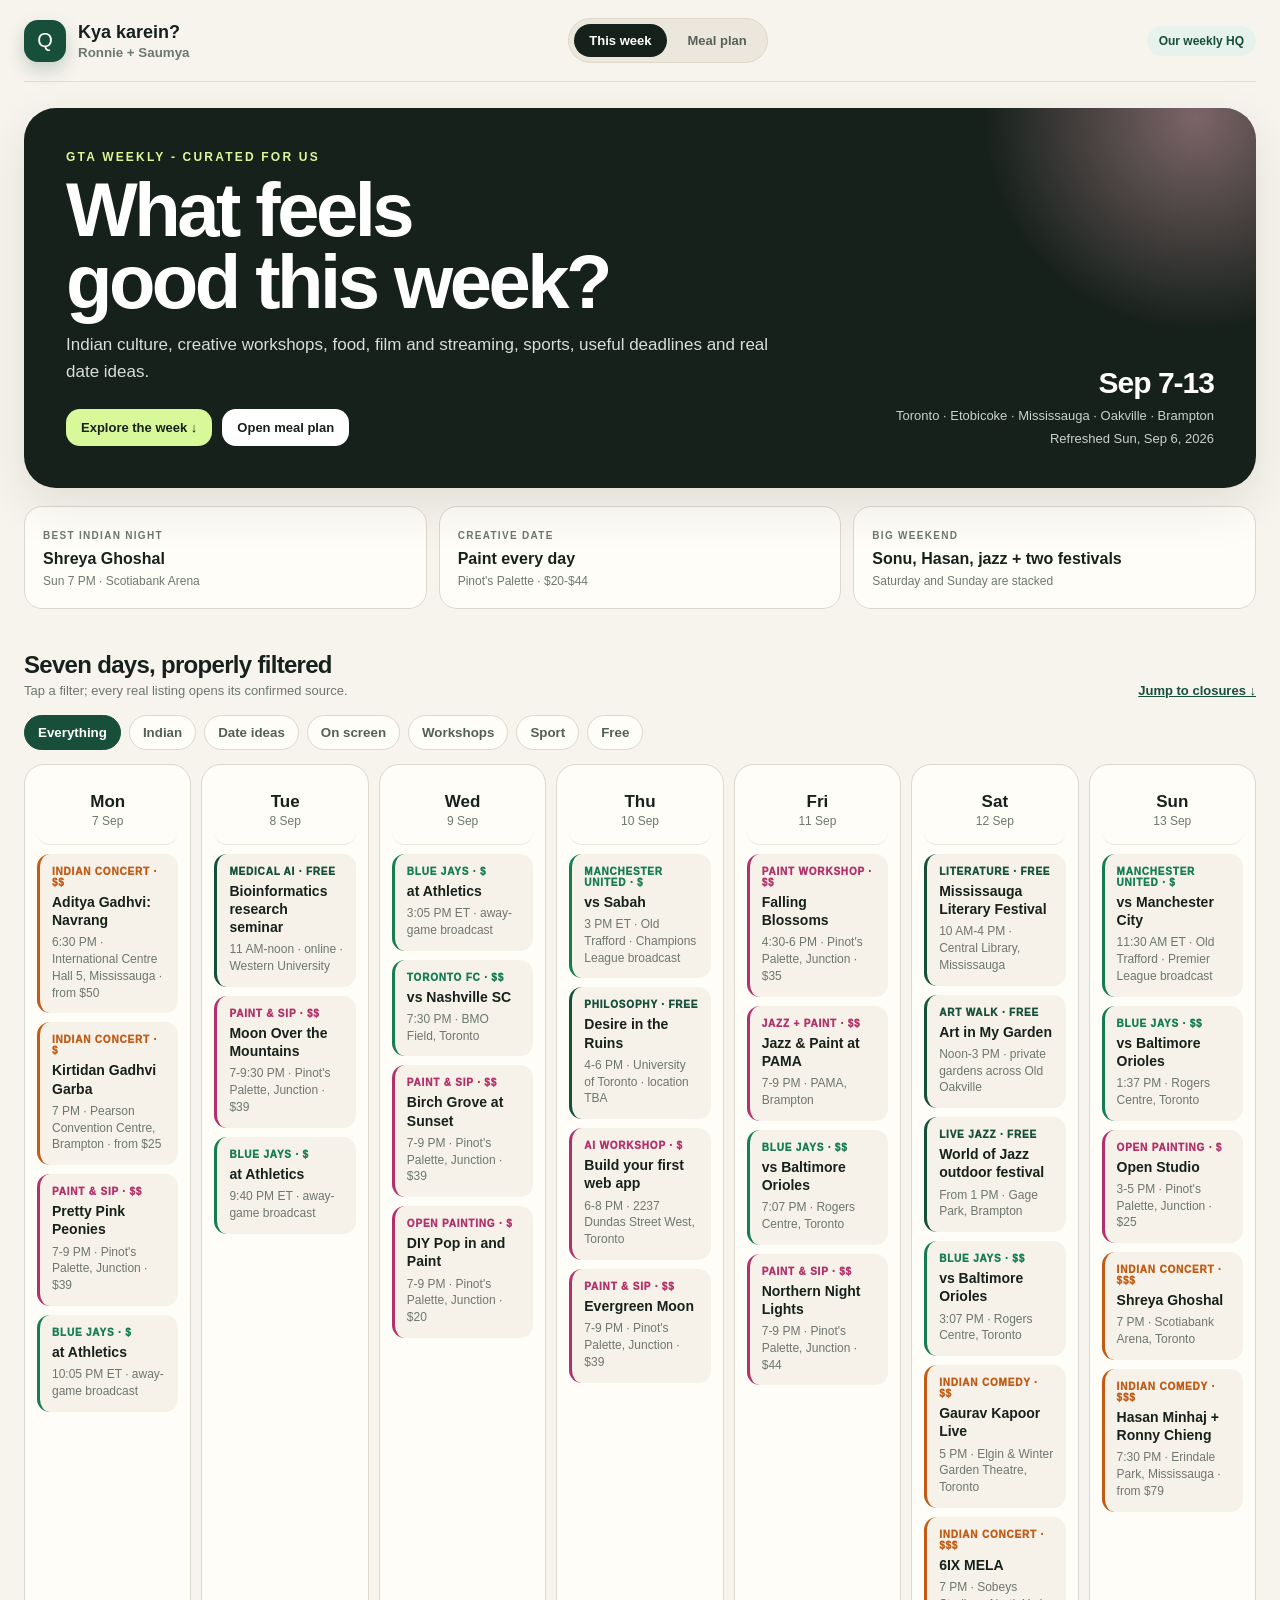
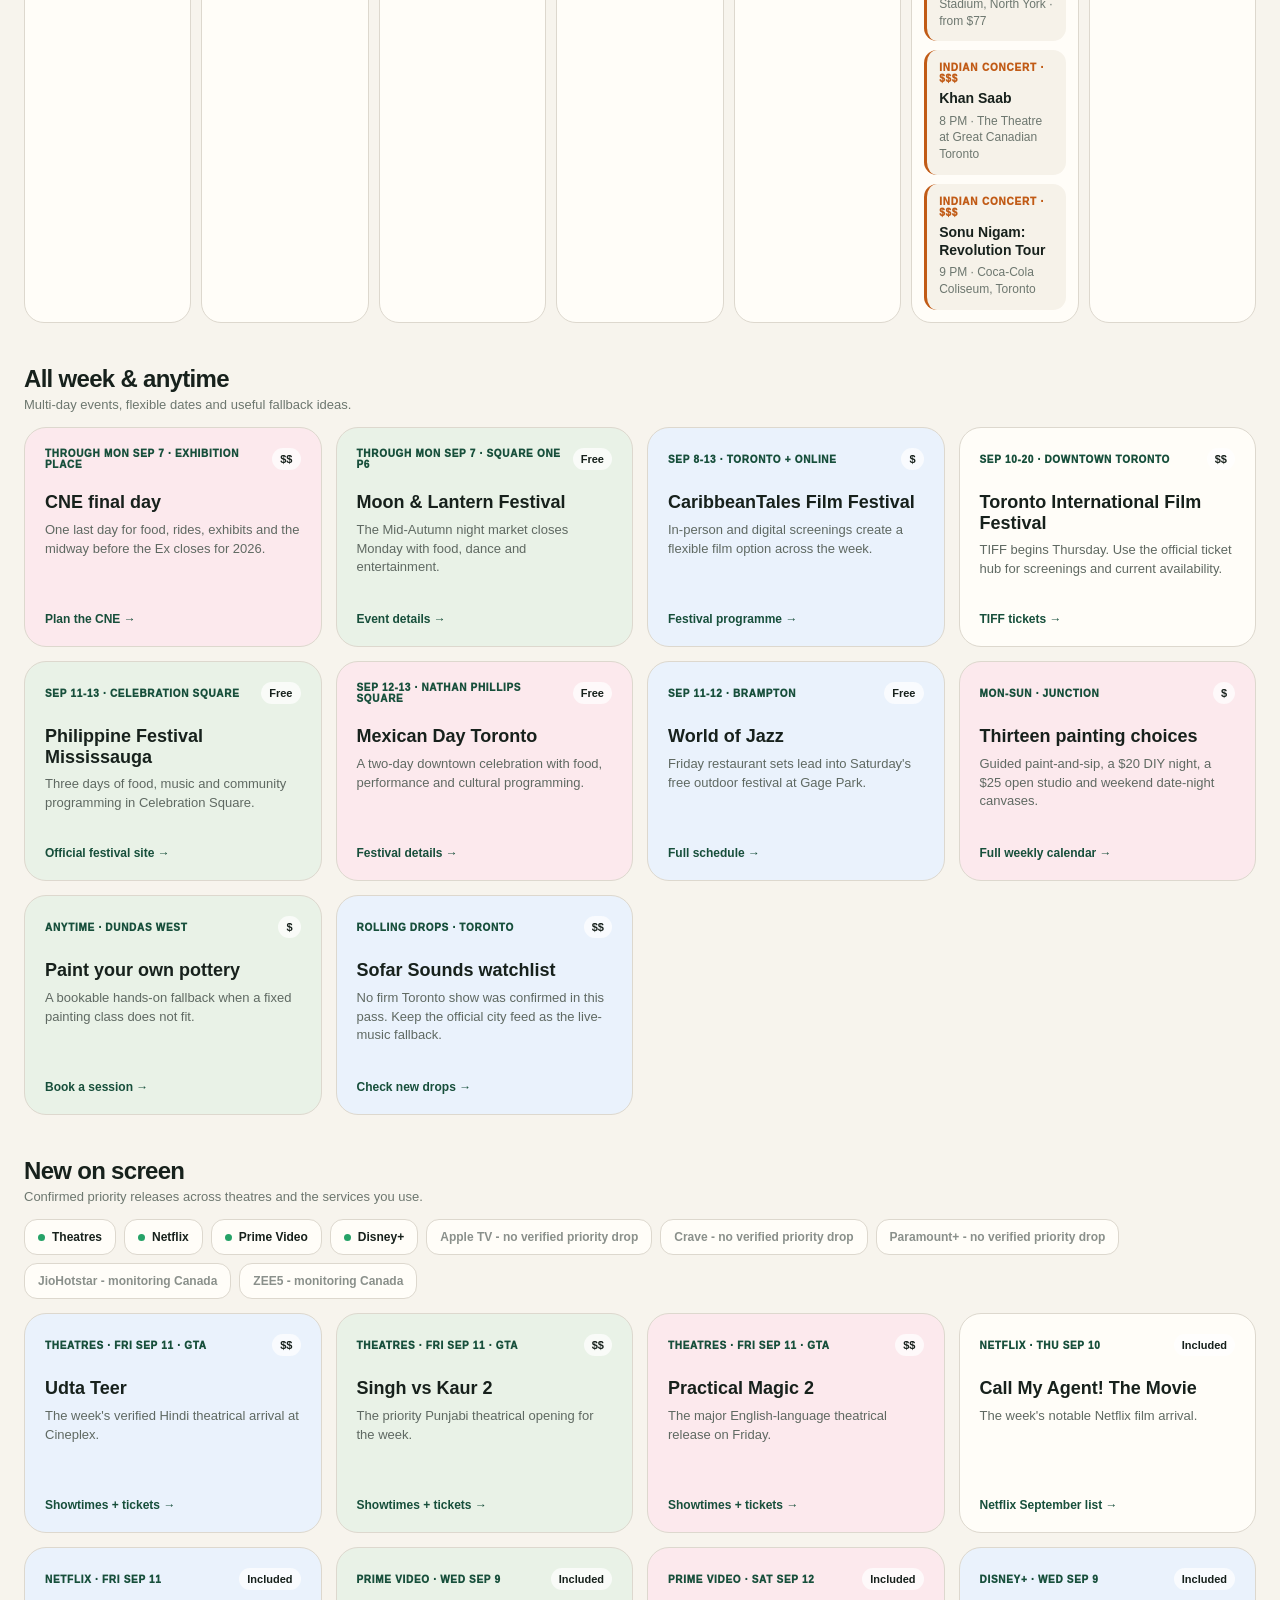
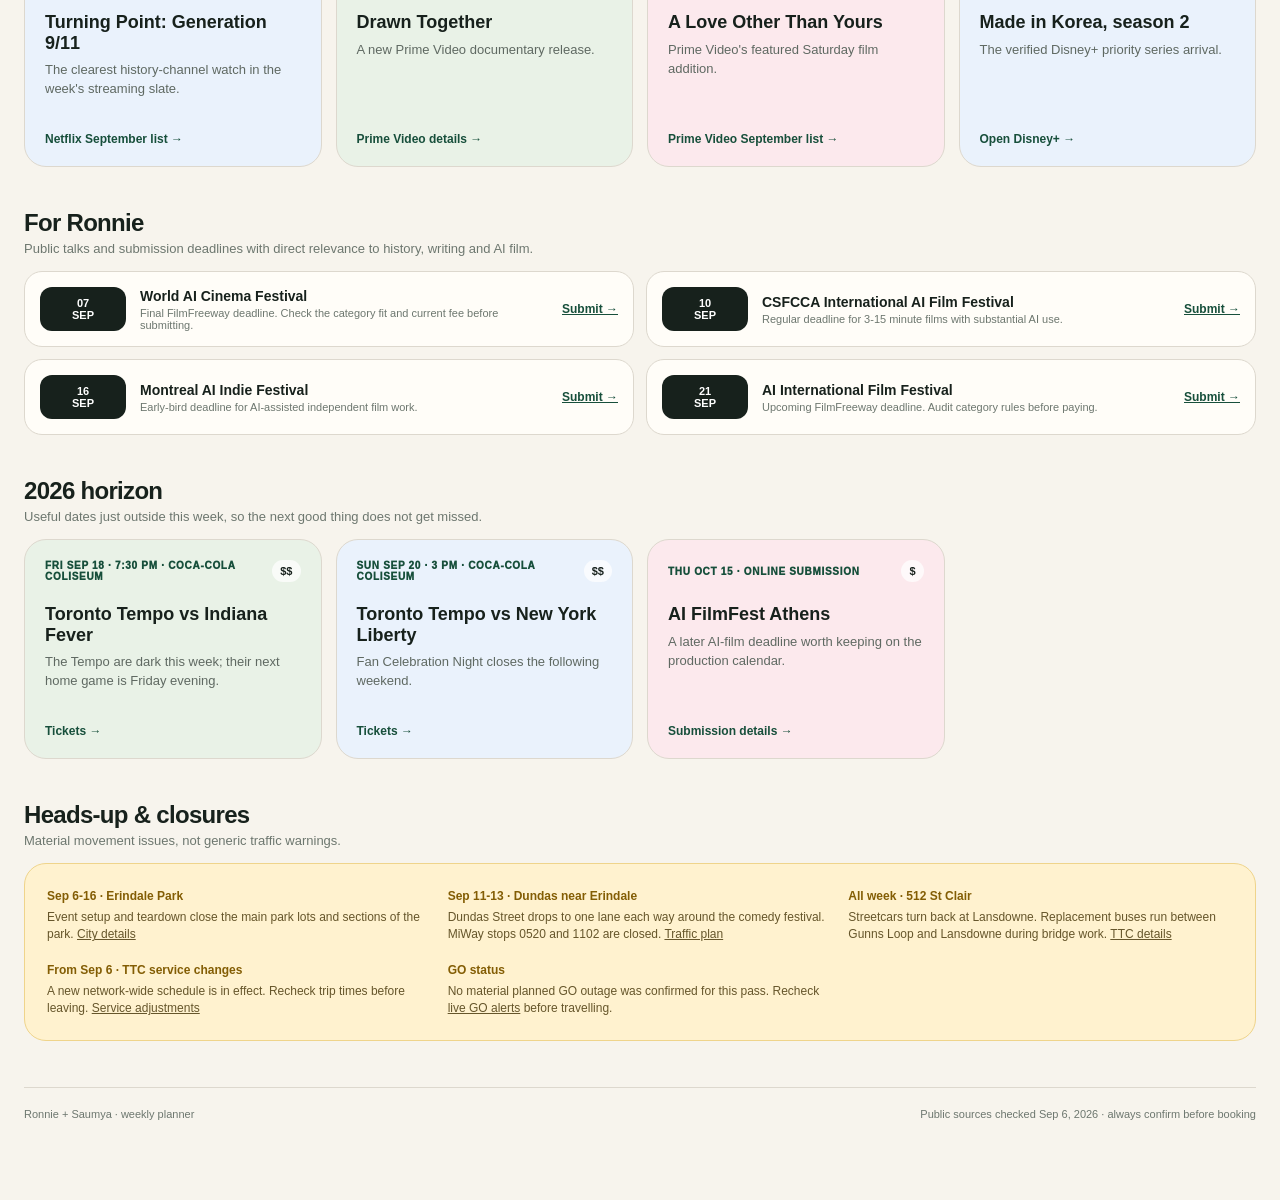
==== commit 582d9c24: "Weekly dashboard refresh" ====
--- a/index.html
+++ b/index.html
@@ -2,86 +2,99 @@
 <html lang="en"><head><meta charset="utf-8"><meta name="viewport" content="width=device-width,initial-scale=1"><meta name="robots" content="noindex,nofollow"><title>Kya karein? - Week</title><meta name="description" content="Ronnie and Saumya's GTA week planner."><meta name="theme-color" content="#174f3b"><link rel="manifest" href="manifest.webmanifest"><link rel="apple-touch-icon" href="icons/qeera-192.png"><link rel="stylesheet" href="styles.css"></head>
 <body data-page="week"><main class="shell">
 <nav class="topbar" aria-label="Primary navigation"><a class="brand" href="index.html"><span class="brandmark">Q</span><span><b>Kya karein?</b><small>Ronnie + Saumya</small></span></a><div class="nav"><a class="active" href="index.html">This week</a><a href="meals.html">Meal plan</a></div><span class="privacy">Our weekly HQ</span></nav>
-<header class="hero"><div><div class="eyebrow">GTA weekly - curated for us</div><h1>What feels<br>good this week?</h1><p>Indian culture, creative workshops, food, film and streaming, sports, useful deadlines and real date ideas.</p><div class="hero-actions"><a class="button" href="#calendar">Explore the week ↓</a><a class="button secondary" href="meals.html">Open meal plan</a></div></div><div class="weekstamp"><strong>Aug 24-30</strong><span>Toronto · Etobicoke · Mississauga · Oakville · Brampton</span><span>Refreshed Sun, Aug 23, 2026</span></div></header>
-<section class="pulse" aria-label="This week's pulse"><article class="pulse-card"><small>Best Indian night</small><strong>Ammy Virk with full band</strong><span>Sun 7 PM · Great Canadian Toronto</span></article><article class="pulse-card"><small>Creative dates</small><strong>Paint, pottery, zines + philosophy</strong><span>Confirmed choices every day from Mon to Sun</span></article><article class="pulse-card"><small>Big weekend</small><strong>CNE, TFC, Ali Sethi + three festivals</strong><span>Sat and Sun are genuinely stacked</span></article></section>
+<header class="hero"><div><div class="eyebrow">GTA weekly - curated for us</div><h1>What feels<br>good this week?</h1><p>Indian culture, creative workshops, food, film and streaming, sports, useful deadlines and real date ideas.</p><div class="hero-actions"><a class="button" href="#calendar">Explore the week ↓</a><a class="button secondary" href="meals.html">Open meal plan</a></div></div><div class="weekstamp"><strong>Sep 7-13</strong><span>Toronto · Etobicoke · Mississauga · Oakville · Brampton</span><span>Refreshed Sun, Sep 6, 2026</span></div></header>
+<section class="pulse" aria-label="This week's pulse"><article class="pulse-card"><small>Best Indian night</small><strong>Shreya Ghoshal</strong><span>Sun 7 PM · Scotiabank Arena</span></article><article class="pulse-card"><small>Creative date</small><strong>Paint every day</strong><span>Pinot's Palette · $20-$44</span></article><article class="pulse-card"><small>Big weekend</small><strong>Sonu, Hasan, jazz + two festivals</strong><span>Saturday and Sunday are stacked</span></article></section>
 
 <section class="section" id="calendar"><div class="section-head"><div><h2>Seven days, properly filtered</h2><p>Tap a filter; every real listing opens its confirmed source.</p></div><a class="section-link" href="#heads-up">Jump to closures ↓</a></div><div class="filters" role="group" aria-label="Event filters"><button class="filter active" data-filter="all">Everything</button><button class="filter" data-filter="indian">Indian</button><button class="filter" data-filter="date">Date ideas</button><button class="filter" data-filter="screen">On screen</button><button class="filter" data-filter="workshop">Workshops</button><button class="filter" data-filter="sport">Sport</button><button class="filter" data-filter="free">Free</button></div><div class="days">
-<article class="day-card" data-date="2026-08-24"><div class="day-head"><b>Mon</b><span>24 Aug</span></div>
-  <a class="event workshop" data-tags="date workshop" href="https://www.pinotspalette.com/toronto/events" target="_blank" rel="noopener"><small>Paint &amp; sip · $$</small><b>SoCal Sunset</b><span>7:30-9:30 PM · Pinot's Palette, Junction, Toronto · $39</span></a>
-  <a class="event workshop" data-tags="date workshop" href="https://www.paintnite.com/ca/on/toronto/events/wish-upon-a-starfish-tickets-10366717" target="_blank" rel="noopener"><small>Paint Nite · $$</small><b>Orange Octopus</b><span>7-9 PM · Rose &amp; Crown, Yonge and Eglinton · $56.95 total</span></a>
-  <a class="event workshop" data-tags="workshop" href="https://experiencebrampton.com/event/zine-club-diy-zine-making-course/" target="_blank" rel="noopener"><small>Writing + art · $$$</small><b>DIY zine-making finale</b><span>6-7:30 PM · Happy Hands, 57 Mill St, Brampton · $269 six-part course</span></a>
+<article class="day-card" data-date="2026-09-07"><div class="day-head"><b>Mon</b><span>7 Sep</span></div>
+  <a class="event indian" data-tags="indian date" href="https://nnfc.diversitycultural.org/" target="_blank" rel="noopener"><small>Indian concert · $$</small><b>Aditya Gadhvi: Navrang</b><span>6:30 PM · International Centre Hall 5, Mississauga · from $50</span></a>
+  <a class="event indian" data-tags="indian date" href="https://events.sulekha.com/kirtidan-gadhvi-navratri-rass-garba-2026-in-toronto-7th-september_event-in_brampton-on_400570" target="_blank" rel="noopener"><small>Indian concert · $</small><b>Kirtidan Gadhvi Garba</b><span>7 PM · Pearson Convention Centre, Brampton · from $25</span></a>
+  <a class="event workshop" data-tags="date workshop" href="https://www.pinotspalette.com/toronto/events" target="_blank" rel="noopener"><small>Paint &amp; sip · $$</small><b>Pretty Pink Peonies</b><span>7-9 PM · Pinot's Palette, Junction · $39</span></a>
+  <a class="event sport" data-tags="sport" href="https://www.mlb.com/bluejays" target="_blank" rel="noopener"><small>Blue Jays · $</small><b>at Athletics</b><span>10:05 PM ET · away-game broadcast</span></a>
 </article>
-<article class="day-card" data-date="2026-08-25"><div class="day-head"><b>Tue</b><span>25 Aug</span></div>
-  <a class="event workshop" data-tags="date workshop" href="https://experiencebrampton.com/event/" target="_blank" rel="noopener"><small>Painting workshop · $$</small><b>Gouache night landscapes</b><span>6-7:30 PM · Happy Hands Pottery &amp; Art Studio, Brampton</span></a>
-  <a class="event sport" data-tags="sport" href="https://www.mlb.com/bluejays/schedule/2026-08" target="_blank" rel="noopener"><small>Blue Jays · $$</small><b>vs Kansas City Royals</b><span>7:07 PM · Rogers Centre · Loonie Dogs Night</span></a>
-  <a class="event workshop" data-tags="date workshop" href="https://www.pinotspalette.com/toronto/events" target="_blank" rel="noopener"><small>Paint &amp; sip · $$</small><b>A Walk on the Beach</b><span>7:30-9:30 PM · Pinot's Palette, Junction, Toronto · $39</span></a>
+<article class="day-card" data-date="2026-09-08"><div class="day-head"><b>Tue</b><span>8 Sep</span></div>
+  <a class="event free" data-tags="workshop free" href="https://www.uwo.ca/events/2026/09/western-bioinformatics-research-seminar-series.html" target="_blank" rel="noopener"><small>Medical AI · Free</small><b>Bioinformatics research seminar</b><span>11 AM-noon · online · Western University</span></a>
+  <a class="event workshop" data-tags="date workshop" href="https://www.pinotspalette.com/toronto/events" target="_blank" rel="noopener"><small>Paint &amp; sip · $$</small><b>Moon Over the Mountains</b><span>7-9:30 PM · Pinot's Palette, Junction · $39</span></a>
+  <a class="event sport" data-tags="sport" href="https://www.mlb.com/bluejays" target="_blank" rel="noopener"><small>Blue Jays · $</small><b>at Athletics</b><span>9:40 PM ET · away-game broadcast</span></a>
 </article>
-<article class="day-card" data-date="2026-08-26"><div class="day-head"><b>Wed</b><span>26 Aug</span></div>
-  <a class="event free" data-tags="workshop free" href="https://philosophy.utoronto.ca/event/the-courtesy-of-phenomenology/" target="_blank" rel="noopener"><small>Philosophy talk · Free</small><b>The courtesy of phenomenology</b><span>3-5 PM · Jackman Humanities Building, U of T</span></a>
-  <a class="event workshop" data-tags="date workshop" href="https://www.pinotspalette.com/toronto/events" target="_blank" rel="noopener"><small>Open painting · $</small><b>DIY Pop in and Paint</b><span>7-9 PM · Pinot's Palette, Junction, Toronto · $20</span></a>
-  <a class="event sport" data-tags="sport" href="https://www.mlb.com/bluejays/schedule/2026-08" target="_blank" rel="noopener"><small>Blue Jays · $$</small><b>vs Kansas City Royals</b><span>7:07 PM · Rogers Centre</span></a>
-  <a class="event sport" data-tags="sport" href="https://www.wnba.com/game/1022600288/TOR-vs-SEA" target="_blank" rel="noopener"><small>Toronto Tempo watch · Included</small><b>at Seattle Storm</b><span>10 PM ET · Climate Pledge Arena · away-game stream</span></a>
+<article class="day-card" data-date="2026-09-09"><div class="day-head"><b>Wed</b><span>9 Sep</span></div>
+  <a class="event sport" data-tags="sport" href="https://www.mlb.com/bluejays" target="_blank" rel="noopener"><small>Blue Jays · $</small><b>at Athletics</b><span>3:05 PM ET · away-game broadcast</span></a>
+  <a class="event sport" data-tags="sport date" href="https://www.ticketmaster.ca/toronto-fc-v-nashville-sc-toronto-ontario-09-09-2026/event/10006444E1319845?tt_scene=anchor_view" target="_blank" rel="noopener"><small>Toronto FC · $$</small><b>vs Nashville SC</b><span>7:30 PM · BMO Field, Toronto</span></a>
+  <a class="event workshop" data-tags="date workshop" href="https://www.pinotspalette.com/toronto/events" target="_blank" rel="noopener"><small>Paint &amp; sip · $$</small><b>Birch Grove at Sunset</b><span>7-9 PM · Pinot's Palette, Junction · $39</span></a>
+  <a class="event workshop" data-tags="date workshop" href="https://www.pinotspalette.com/toronto/events" target="_blank" rel="noopener"><small>Open painting · $</small><b>DIY Pop in and Paint</b><span>7-9 PM · Pinot's Palette, Junction · $20</span></a>
 </article>
-<article class="day-card" data-date="2026-08-27"><div class="day-head"><b>Thu</b><span>27 Aug</span></div>
-  <a class="event free" data-tags="date free" href="https://experiencebrampton.com/event/" target="_blank" rel="noopener"><small>Night market · Free</small><b>Mount Pleasant Night Market</b><span>4-8 PM · Brampton Library, Mount Pleasant Village</span></a>
-  <a class="event free" data-tags="date workshop free indian" href="https://experiencebrampton.com/event/" target="_blank" rel="noopener"><small>Dance workshop · Free</small><b>Parkscapes with Enakshi Sinha</b><span>6-8 PM · Chinguacousy Park, Brampton</span></a>
-  <a class="event sport" data-tags="sport" href="https://www.mlb.com/bluejays/schedule/2026-08" target="_blank" rel="noopener"><small>Blue Jays · $$</small><b>vs Kansas City Royals</b><span>7:07 PM · Rogers Centre</span></a>
-  <a class="event workshop" data-tags="date workshop" href="https://www.pinotspalette.com/toronto/events" target="_blank" rel="noopener"><small>Paint &amp; sip · $$</small><b>Petals on the Pond</b><span>7:30-10 PM · Pinot's Palette, Junction, Toronto · $39</span></a>
+<article class="day-card" data-date="2026-09-10"><div class="day-head"><b>Thu</b><span>10 Sep</span></div>
+  <a class="event sport" data-tags="sport" href="https://www.uefa.com/uefachampionsleague/news/02a8-2176fa83582b-d99f0b27f405-1000--champions-league-league-phase-fixtures-by-team/" target="_blank" rel="noopener"><small>Manchester United · $</small><b>vs Sabah</b><span>3 PM ET · Old Trafford · Champions League broadcast</span></a>
+  <a class="event free" data-tags="workshop free" href="https://complit.utoronto.ca/events/alenka-zupancics-public-lecture/" target="_blank" rel="noopener"><small>Philosophy · Free</small><b>Desire in the Ruins</b><span>4-6 PM · University of Toronto · location TBA</span></a>
+  <a class="event workshop" data-tags="workshop" href="https://www.eventbrite.ca/e/ai-build-club-build-your-first-webapp-tickets-1996421853506" target="_blank" rel="noopener"><small>AI workshop · $</small><b>Build your first web app</b><span>6-8 PM · 2237 Dundas Street West, Toronto</span></a>
+  <a class="event workshop" data-tags="date workshop" href="https://www.pinotspalette.com/toronto/events" target="_blank" rel="noopener"><small>Paint &amp; sip · $$</small><b>Evergreen Moon</b><span>7-9 PM · Pinot's Palette, Junction · $39</span></a>
 </article>
-<article class="day-card" data-date="2026-08-28"><div class="day-head"><b>Fri</b><span>28 Aug</span></div>
-  <a class="event workshop" data-tags="date workshop" href="https://experiencebrampton.com/event/" target="_blank" rel="noopener"><small>Ceramic painting · $$</small><b>Paint your own ceramic plate</b><span>6-7:30 PM · Happy Hands Pottery &amp; Art Studio, Brampton</span></a>
-  <a class="event workshop" data-tags="date workshop" href="https://www.pinotspalette.com/toronto/events" target="_blank" rel="noopener"><small>Paint &amp; sip · $$</small><b>Safari Glow</b><span>7:30-9:30 PM · Pinot's Palette, Junction, Toronto · $44</span></a>
-  <a class="event sport" data-tags="sport" href="https://www.mlb.com/bluejays/schedule/2026-08" target="_blank" rel="noopener"><small>Blue Jays · $$</small><b>vs Seattle Mariners</b><span>7:07 PM · Rogers Centre · City Connect Friday</span></a>
-  <a class="event sport" data-tags="sport" href="https://www.ticketmaster.ca/toronto-tempo-tickets/artist/3157229" target="_blank" rel="noopener"><small>Toronto Tempo watch · Included</small><b>at Las Vegas Aces</b><span>10 PM ET · Michelob Ultra Arena · away-game stream</span></a>
+<article class="day-card" data-date="2026-09-11"><div class="day-head"><b>Fri</b><span>11 Sep</span></div>
+  <a class="event workshop" data-tags="date workshop" href="https://www.pinotspalette.com/toronto/events" target="_blank" rel="noopener"><small>Paint workshop · $$</small><b>Falling Blossoms</b><span>4:30-6 PM · Pinot's Palette, Junction · $35</span></a>
+  <a class="event workshop" data-tags="date workshop" href="https://www.worldofjazz.ca/schedule" target="_blank" rel="noopener"><small>Jazz + paint · $$</small><b>Jazz &amp; Paint at PAMA</b><span>7-9 PM · PAMA, Brampton</span></a>
+  <a class="event sport" data-tags="sport date" href="https://www.mlb.com/bluejays" target="_blank" rel="noopener"><small>Blue Jays · $$</small><b>vs Baltimore Orioles</b><span>7:07 PM · Rogers Centre, Toronto</span></a>
+  <a class="event workshop" data-tags="date workshop" href="https://www.pinotspalette.com/toronto/events" target="_blank" rel="noopener"><small>Paint &amp; sip · $$</small><b>Northern Night Lights</b><span>7-9 PM · Pinot's Palette, Junction · $44</span></a>
 </article>
-<article class="day-card" data-date="2026-08-29"><div class="day-head"><b>Sat</b><span>29 Aug</span></div>
-  <a class="event sport" data-tags="sport" href="https://www.mlb.com/bluejays/schedule/2026-08" target="_blank" rel="noopener"><small>Blue Jays · $$</small><b>vs Seattle Mariners</b><span>3:07 PM · Rogers Centre · Hall of Excellence Day</span></a>
-  <a class="event free" data-tags="date workshop free" href="https://www.artsetobicoke.com/events/2026-park-party-in-summerlea-park/" target="_blank" rel="noopener"><small>Art park party · Free</small><b>Arts in Summerlea Park</b><span>3-6 PM · 450 Albion Rd, Etobicoke · art-making + free food</span></a>
-  <a class="event workshop" data-tags="date workshop" href="https://www.pinotspalette.com/toronto/events" target="_blank" rel="noopener"><small>Paint &amp; sip · $$</small><b>Dusky Lake</b><span>4-6 PM · Pinot's Palette, Junction, Toronto · $44</span></a>
-  <a class="event sport" data-tags="sport" href="https://www.torontofc.ca/tickets/single" target="_blank" rel="noopener"><small>Toronto FC · $$</small><b>vs New York City FC</b><span>7:30 PM · BMO Field · match ticket includes CNE entry</span></a>
-  <a class="event indian" data-tags="indian date" href="https://ticketing.agakhanmuseum.org/27483/27488" target="_blank" rel="noopener"><small>South Asian live music · $$$</small><b>Ali Sethi: Harmonium</b><span>8-9:30 PM · Aga Khan Museum, Toronto</span></a>
-  <a class="event sport" data-tags="sport" href="https://www.ticketmaster.ca/toronto-tempo-tickets/artist/3157229" target="_blank" rel="noopener"><small>Toronto Tempo watch · Included</small><b>at Phoenix Mercury</b><span>10 PM ET · Mortgage Matchup Center · away-game stream</span></a>
+<article class="day-card" data-date="2026-09-12"><div class="day-head"><b>Sat</b><span>12 Sep</span></div>
+  <a class="event free" data-tags="workshop free" href="https://www.mississauga.ca/events-and-attractions/events-calendar/mississauga-literary-festival-2026/?eventdate=2026-09-12T10:00:00&amp;schedule=25905" target="_blank" rel="noopener"><small>Literature · Free</small><b>Mississauga Literary Festival</b><span>10 AM-4 PM · Central Library, Mississauga</span></a>
+  <a class="event free" data-tags="date workshop free" href="https://artinmygarden.ca/" target="_blank" rel="noopener"><small>Art walk · Free</small><b>Art in My Garden</b><span>Noon-3 PM · private gardens across Old Oakville</span></a>
+  <a class="event free" data-tags="date free" href="https://www.worldofjazz.ca/schedule" target="_blank" rel="noopener"><small>Live jazz · Free</small><b>World of Jazz outdoor festival</b><span>From 1 PM · Gage Park, Brampton</span></a>
+  <a class="event sport" data-tags="sport date" href="https://www.mlb.com/bluejays" target="_blank" rel="noopener"><small>Blue Jays · $$</small><b>vs Baltimore Orioles</b><span>3:07 PM · Rogers Centre, Toronto</span></a>
+  <a class="event indian" data-tags="indian date" href="https://www.ticketmaster.ca/gaurav-kapoor-live-toronto-09-12-2026/event/1000642DABD9A9A7?tt_scene=anchor_view" target="_blank" rel="noopener"><small>Indian comedy · $$</small><b>Gaurav Kapoor Live</b><span>5 PM · Elgin &amp; Winter Garden Theatre, Toronto</span></a>
+  <a class="event indian" data-tags="indian date" href="https://6ixmela.com/" target="_blank" rel="noopener"><small>Indian concert · $$$</small><b>6IX MELA</b><span>7 PM · Sobeys Stadium, North York · from $77</span></a>
+  <a class="event indian" data-tags="indian date" href="https://www.axs.com/events/1474145/khan-saab-tickets" target="_blank" rel="noopener"><small>Indian concert · $$$</small><b>Khan Saab</b><span>8 PM · The Theatre at Great Canadian Toronto</span></a>
+  <a class="event indian" data-tags="indian date" href="https://www.ticketmaster.ca/sonu-nigam-tickets/artist/280827" target="_blank" rel="noopener"><small>Indian concert · $$$</small><b>Sonu Nigam: Revolution Tour</b><span>9 PM · Coca-Cola Coliseum, Toronto</span></a>
 </article>
-<article class="day-card" data-date="2026-08-30"><div class="day-head"><b>Sun</b><span>30 Aug</span></div>
-  <a class="event sport" data-tags="sport" href="https://hospitality.manutd.com/manutd_v_ipswich_town_pl_26_27" target="_blank" rel="noopener"><small>Manchester United · Included</small><b>vs Ipswich Town</b><span>11:30 AM ET · Old Trafford · Premier League</span></a>
-  <a class="event sport" data-tags="sport" href="https://www.mlb.com/bluejays/schedule/2026-08" target="_blank" rel="noopener"><small>Blue Jays · $$</small><b>vs Seattle Mariners</b><span>1:37 PM · Rogers Centre · Jr Jays Sunday</span></a>
-  <a class="event workshop" data-tags="date workshop" href="https://www.pinotspalette.com/toronto/events" target="_blank" rel="noopener"><small>Paint &amp; sip · $$</small><b>Cool Summer Night</b><span>3-5 PM · Pinot's Palette, Junction, Toronto · $44</span></a>
-  <a class="event indian" data-tags="indian date" href="https://www.ticketmaster.ca/ammy-virk-tickets/artist/3046446" target="_blank" rel="noopener"><small>Indian live music · $$$</small><b>Ammy Virk with full band</b><span>7 PM · The Theatre at Great Canadian Toronto, Etobicoke</span></a>
+<article class="day-card" data-date="2026-09-13"><div class="day-head"><b>Sun</b><span>13 Sep</span></div>
+  <a class="event sport" data-tags="sport" href="https://www.mancity.com/news/mens/crystal-palace-manchester-united-2026-27-premier-league-tv-coverage-63919014" target="_blank" rel="noopener"><small>Manchester United · $</small><b>vs Manchester City</b><span>11:30 AM ET · Old Trafford · Premier League broadcast</span></a>
+  <a class="event sport" data-tags="sport date" href="https://www.mlb.com/bluejays" target="_blank" rel="noopener"><small>Blue Jays · $$</small><b>vs Baltimore Orioles</b><span>1:37 PM · Rogers Centre, Toronto</span></a>
+  <a class="event workshop" data-tags="date workshop" href="https://www.pinotspalette.com/toronto/events" target="_blank" rel="noopener"><small>Open painting · $</small><b>Open Studio</b><span>3-5 PM · Pinot's Palette, Junction · $25</span></a>
+  <a class="event indian" data-tags="indian date" href="https://www.ticketmaster.ca/shreya-ghoshal-tickets/artist/1406013?tt_scene=anchor_view" target="_blank" rel="noopener"><small>Indian concert · $$$</small><b>Shreya Ghoshal</b><span>7 PM · Scotiabank Arena, Toronto</span></a>
+  <a class="event indian" data-tags="indian date" href="https://greatoutdoorscomedyfestival.com/shows/mississauga-september-13---hasan-minhaj-ronny-chieng-michael-kosta" target="_blank" rel="noopener"><small>Indian comedy · $$$</small><b>Hasan Minhaj + Ronny Chieng</b><span>7:30 PM · Erindale Park, Mississauga · from $79</span></a>
 </article></div></section>
 
 <section class="section"><div class="section-head"><div><h2>All week &amp; anytime</h2><p>Multi-day events, flexible dates and useful fallback ideas.</p></div></div><div class="grid">
-  <a class="feature-card tint-pink" href="https://www.theex.com/faq/" target="_blank" rel="noopener"><div class="feature-top"><span class="tag">Daily · Exhibition Place</span><span class="price">$$</span></div><h3>Canadian National Exhibition</h3><p>Aug 21-Sep 7, generally 10 AM-midnight. Food, midway, exhibits and live programming make this the flexible all-week anchor.</p><span class="source">Hours + admission →</span></a>
-  <a class="feature-card tint-green" href="https://www.muslimfest.com/" target="_blank" rel="noopener"><div class="feature-top"><span class="tag">Aug 28-30 · Mississauga</span><span class="price">Free</span></div><h3>MuslimFest</h3><p>Three days of arts, culture, food and family programming at Celebration Square.</p><span class="source">Festival programme →</span></a>
-  <a class="feature-card tint-blue" href="https://mississaugafame.com/" target="_blank" rel="noopener"><div class="feature-top"><span class="tag">Aug 28-30 · Square One</span><span class="price">Free</span></div><h3>Mississauga FAME</h3><p>Food, art, music and entertainment across the P3 level at Square One.</p><span class="source">Festival details →</span></a>
-  <a class="feature-card" href="https://torontotaiwanfest.ca/" target="_blank" rel="noopener"><div class="feature-top"><span class="tag">Aug 28-30 · Harbourfront</span><span class="price">Free</span></div><h3>TAIWANfest</h3><p>Free cultural programming, performances and food along Toronto's waterfront.</p><span class="source">Festival schedule →</span></a>
-  <a class="feature-card tint-green" href="https://www.visitmississauga.ca/events/month/" target="_blank" rel="noopener"><div class="feature-top"><span class="tag">Through Aug 31 · Clarkson</span><span class="price">$$</span></div><h3>Taste of Clarkson</h3><p>Participating Clarkson restaurants offer limited-time menus through the end of August.</p><span class="source">Mississauga listings →</span></a>
-  <a class="feature-card tint-pink" href="https://www.pinotspalette.com/toronto/events" target="_blank" rel="noopener"><div class="feature-top"><span class="tag">Mon-Sun · Junction</span><span class="price">$$</span></div><h3>Seven days of paint options</h3><p>Confirmed sessions every day this week, including a $20 Wednesday DIY and six guided paint-and-sip choices.</p><span class="source">Full weekly calendar →</span></a>
-  <a class="feature-card tint-blue" href="https://experiencebrampton.com/event/" target="_blank" rel="noopener"><div class="feature-top"><span class="tag">Mon-Fri · Brampton</span><span class="price">$$</span></div><h3>Brampton creative week</h3><p>Zines, gouache, dance, a night market and ceramic painting spread across five weekdays.</p><span class="source">Browse Brampton events →</span></a>
-  <a class="feature-card tint-blue" href="https://www.claywithme.ca/" target="_blank" rel="noopener"><div class="feature-top"><span class="tag">Anytime · Dundas West</span><span class="price">$$</span></div><h3>Paint your own pottery</h3><p>Book a live Clay With Me session when the dated workshops do not fit.</p><span class="source">See sessions →</span></a>
-  <a class="feature-card" href="https://www.rom.on.ca/en" target="_blank" rel="noopener"><div class="feature-top"><span class="tag">Anytime · Toronto</span><span class="price">$$</span></div><h3>ROM research afternoon</h3><p>A history-rich date with real Stories by Ronnie research potential.</p><span class="source">Plan the visit →</span></a>
-  <a class="feature-card tint-blue" href="https://www.sofarsounds.com/cities/toronto" target="_blank" rel="noopener"><div class="feature-top"><span class="tag">Rolling drops · Toronto</span><span class="price">$$</span></div><h3>Sofar Sounds watchlist</h3><p>No firm Toronto show was confirmed in this pass. Recheck the live drop list.</p><span class="source">Check new drops →</span></a>
-  <a class="feature-card" href="https://www.toronto.ca/explore-enjoy/parks-gardens-beaches/toronto-island-park/" target="_blank" rel="noopener"><div class="feature-top"><span class="tag">Anytime · Toronto Islands</span><span class="price">$</span></div><h3>Island sunset + skyline</h3><p>Ferry, waterfront loop and sunset when a low-planning date feels better.</p><span class="source">Plan the ferry →</span></a>
+  <a class="feature-card tint-pink" href="https://www.theex.com/" target="_blank" rel="noopener"><div class="feature-top"><span class="tag">Through Mon Sep 7 · Exhibition Place</span><span class="price">$$</span></div><h3>CNE final day</h3><p>One last day for food, rides, exhibits and the midway before the Ex closes for 2026.</p><span class="source">Plan the CNE →</span></a>
+  <a class="feature-card tint-green" href="https://www.eventbrite.ca/e/mississauga-2nd-annual-mid-autumn-and-lantern-festival-tickets-1987836198581" target="_blank" rel="noopener"><div class="feature-top"><span class="tag">Through Mon Sep 7 · Square One P6</span><span class="price">Free</span></div><h3>Moon &amp; Lantern Festival</h3><p>The Mid-Autumn night market closes Monday with food, dance and entertainment.</p><span class="source">Event details →</span></a>
+  <a class="feature-card tint-blue" href="https://caribbeantalesfestival.com/" target="_blank" rel="noopener"><div class="feature-top"><span class="tag">Sep 8-13 · Toronto + online</span><span class="price">$</span></div><h3>CaribbeanTales Film Festival</h3><p>In-person and digital screenings create a flexible film option across the week.</p><span class="source">Festival programme →</span></a>
+  <a class="feature-card" href="https://www.ticketmaster.ca/tiff" target="_blank" rel="noopener"><div class="feature-top"><span class="tag">Sep 10-20 · downtown Toronto</span><span class="price">$$</span></div><h3>Toronto International Film Festival</h3><p>TIFF begins Thursday. Use the official ticket hub for screenings and current availability.</p><span class="source">TIFF tickets →</span></a>
+  <a class="feature-card tint-green" href="https://www.philfestsauga.ca/" target="_blank" rel="noopener"><div class="feature-top"><span class="tag">Sep 11-13 · Celebration Square</span><span class="price">Free</span></div><h3>Philippine Festival Mississauga</h3><p>Three days of food, music and community programming in Celebration Square.</p><span class="source">Official festival site →</span></a>
+  <a class="feature-card tint-pink" href="https://mexicantoronto.ca/" target="_blank" rel="noopener"><div class="feature-top"><span class="tag">Sep 12-13 · Nathan Phillips Square</span><span class="price">Free</span></div><h3>Mexican Day Toronto</h3><p>A two-day downtown celebration with food, performance and cultural programming.</p><span class="source">Festival details →</span></a>
+  <a class="feature-card tint-blue" href="https://www.worldofjazz.ca/schedule" target="_blank" rel="noopener"><div class="feature-top"><span class="tag">Sep 11-12 · Brampton</span><span class="price">Free</span></div><h3>World of Jazz</h3><p>Friday restaurant sets lead into Saturday's free outdoor festival at Gage Park.</p><span class="source">Full schedule →</span></a>
+  <a class="feature-card tint-pink" href="https://www.pinotspalette.com/toronto/events" target="_blank" rel="noopener"><div class="feature-top"><span class="tag">Mon-Sun · Junction</span><span class="price">$</span></div><h3>Thirteen painting choices</h3><p>Guided paint-and-sip, a $20 DIY night, a $25 open studio and weekend date-night canvases.</p><span class="source">Full weekly calendar →</span></a>
+  <a class="feature-card tint-green" href="https://claywithme.ca/products/paint-your-own-pottery-workshop-numos-richmond-all-ages" target="_blank" rel="noopener"><div class="feature-top"><span class="tag">Anytime · Dundas West</span><span class="price">$</span></div><h3>Paint your own pottery</h3><p>A bookable hands-on fallback when a fixed painting class does not fit.</p><span class="source">Book a session →</span></a>
+  <a class="feature-card tint-blue" href="https://www.sofarsounds.com/cities/toronto" target="_blank" rel="noopener"><div class="feature-top"><span class="tag">Rolling drops · Toronto</span><span class="price">$$</span></div><h3>Sofar Sounds watchlist</h3><p>No firm Toronto show was confirmed in this pass. Keep the official city feed as the live-music fallback.</p><span class="source">Check new drops →</span></a>
 </div></section>
 
-<section class="section"><div class="section-head"><div><h2>New on screen</h2><p>Confirmed priority releases across theatres and the services you use.</p></div></div><div class="platforms" aria-label="Streaming services checked"><span class="platform live">Theatres</span><span class="platform live">Netflix</span><span class="platform live">Prime Video</span><span class="platform live">Disney+</span><span class="platform live">Apple TV+</span><span class="platform live">Crave</span><span class="platform quiet">Paramount+ - no verified priority drop</span><span class="platform quiet">JioHotstar - no verified Canadian priority drop</span><span class="platform quiet">ZEE5 - no verified Canadian priority drop</span></div><div class="grid" style="margin-top:14px">
-  <a class="feature-card tint-blue" href="https://editorial.rottentomatoes.com/article/summer-movie-calendar-2026/" target="_blank" rel="noopener"><div class="feature-top"><span class="tag">Theatres · Aug 28</span><span class="price">$$</span></div><h3>The Dog Stars</h3><p>Big-screen science-fiction drama opening Friday. Check GTA showtimes before booking.</p><span class="source">Release calendar →</span></a>
-  <a class="feature-card tint-pink" href="https://editorial.rottentomatoes.com/article/summer-movie-calendar-2026/" target="_blank" rel="noopener"><div class="feature-top"><span class="tag">Theatres · Aug 28</span><span class="price">$$</span></div><h3>Coyote vs. Acme</h3><p>The long-delayed live-action and animation comedy reaches theatres Friday.</p><span class="source">Release calendar →</span></a>
-  <a class="feature-card tint-green" href="https://www.aboutamazon.com/news/entertainment/prime-video-august-movies-shows-music-sports-2026" target="_blank" rel="noopener"><div class="feature-top"><span class="tag">Prime Video · Aug 26</span><span class="price">Included</span></div><h3>The Last Sunrise</h3><p>Prime Video's confirmed midweek film addition.</p><span class="source">Prime Video August list →</span></a>
-  <a class="feature-card" href="https://press.disneyplus.com/news/next-on-disney-plus-august-2026" target="_blank" rel="noopener"><div class="feature-top"><span class="tag">Disney+ · Aug 25</span><span class="price">Included</span></div><h3>Venom: The Last Dance</h3><p>The Marvel action film joins Disney+ Canada on Tuesday.</p><span class="source">Disney+ August list →</span></a>
-  <a class="feature-card tint-pink" href="https://about.netflix.com/en/news/netflix-unveils-first-look-at-new-danish-thriller-the-secret-woman-premiering-on-august-28" target="_blank" rel="noopener"><div class="feature-top"><span class="tag">Netflix · Aug 28</span><span class="price">Included</span></div><h3>The Secret Woman</h3><p>New Danish thriller series arriving Friday.</p><span class="source">Netflix announcement →</span></a>
-  <a class="feature-card tint-blue" href="https://about.netflix.com/en/news/all-the-truth-in-my-lies-coming-to-netflix-on-august-28" target="_blank" rel="noopener"><div class="feature-top"><span class="tag">Netflix · Aug 28</span><span class="price">Included</span></div><h3>All the Truth in My Lies</h3><p>Netflix's second confirmed Friday series arrival.</p><span class="source">Netflix announcement →</span></a>
-  <a class="feature-card tint-green" href="https://www.apple.com/tv-pr/originals/" target="_blank" rel="noopener"><div class="feature-top"><span class="tag">Apple TV+ · Aug 28</span><span class="price">Included</span></div><h3>Dark Matter, season 2</h3><p>The science-fiction series returns Friday.</p><span class="source">Apple TV+ originals →</span></a>
-  <a class="feature-card" href="https://www.bellmedia.ca/the-lede/press/august-2026-crave-streaming-overview/" target="_blank" rel="noopener"><div class="feature-top"><span class="tag">Crave · Aug 28</span><span class="price">Included</span></div><h3>Fool Me Once</h3><p>Confirmed Friday addition to Crave's Canadian slate.</p><span class="source">Crave August overview →</span></a>
-  <a class="feature-card tint-blue" href="https://www.bellmedia.ca/the-lede/press/august-29-september-4-crave-weekly-streaming-overview/" target="_blank" rel="noopener"><div class="feature-top"><span class="tag">Crave · Aug 30</span><span class="price">Included</span></div><h3>The Watchers</h3><p>Sunday-night film addition on Crave.</p><span class="source">Crave weekly overview →</span></a>
+<section class="section"><div class="section-head"><div><h2>New on screen</h2><p>Confirmed priority releases across theatres and the services you use.</p></div></div><div class="platforms" aria-label="Streaming services checked"><span class="platform live">Theatres</span><span class="platform live">Netflix</span><span class="platform live">Prime Video</span><span class="platform live">Disney+</span><span class="platform quiet">Apple TV - no verified priority drop</span><span class="platform quiet">Crave - no verified priority drop</span><span class="platform quiet">Paramount+ - no verified priority drop</span><span class="platform quiet">JioHotstar - monitoring Canada</span><span class="platform quiet">ZEE5 - monitoring Canada</span></div><div class="grid" style="margin-top:14px">
+  <a class="feature-card tint-blue" href="https://www.cineplex.com/fr/movie/udta-teer-hindi-west" target="_blank" rel="noopener"><div class="feature-top"><span class="tag">Theatres · Fri Sep 11 · GTA</span><span class="price">$$</span></div><h3>Udta Teer</h3><p>The week's verified Hindi theatrical arrival at Cineplex.</p><span class="source">Showtimes + tickets →</span></a>
+  <a class="feature-card tint-green" href="https://www.cineplex.com/movie/singh-vs-kaur-2-punjabi-west" target="_blank" rel="noopener"><div class="feature-top"><span class="tag">Theatres · Fri Sep 11 · GTA</span><span class="price">$$</span></div><h3>Singh vs Kaur 2</h3><p>The priority Punjabi theatrical opening for the week.</p><span class="source">Showtimes + tickets →</span></a>
+  <a class="feature-card tint-pink" href="https://www04.cineplex.com/Movie/practical-magic-2" target="_blank" rel="noopener"><div class="feature-top"><span class="tag">Theatres · Fri Sep 11 · GTA</span><span class="price">$$</span></div><h3>Practical Magic 2</h3><p>The major English-language theatrical release on Friday.</p><span class="source">Showtimes + tickets →</span></a>
+  <a class="feature-card" href="https://www.netflix.com/tudum/articles/new-on-netflix" target="_blank" rel="noopener"><div class="feature-top"><span class="tag">Netflix · Thu Sep 10</span><span class="price">Included</span></div><h3>Call My Agent! The Movie</h3><p>The week's notable Netflix film arrival.</p><span class="source">Netflix September list →</span></a>
+  <a class="feature-card tint-blue" href="https://www.netflix.com/tudum/articles/new-on-netflix" target="_blank" rel="noopener"><div class="feature-top"><span class="tag">Netflix · Fri Sep 11</span><span class="price">Included</span></div><h3>Turning Point: Generation 9/11</h3><p>The clearest history-channel watch in the week's streaming slate.</p><span class="source">Netflix September list →</span></a>
+  <a class="feature-card tint-green" href="https://www.aboutamazon.com/news/entertainment/marfil-drawn-together-prime-video" target="_blank" rel="noopener"><div class="feature-top"><span class="tag">Prime Video · Wed Sep 9</span><span class="price">Included</span></div><h3>Drawn Together</h3><p>A new Prime Video documentary release.</p><span class="source">Prime Video details →</span></a>
+  <a class="feature-card tint-pink" href="https://www.aboutamazon.com/news/entertainment/prime-video-september-films-shows-sports-2026" target="_blank" rel="noopener"><div class="feature-top"><span class="tag">Prime Video · Sat Sep 12</span><span class="price">Included</span></div><h3>A Love Other Than Yours</h3><p>Prime Video's featured Saturday film addition.</p><span class="source">Prime Video September list →</span></a>
+  <a class="feature-card tint-blue" href="https://www.disneyplus.com/browse/entity-5acf7909-5d2f-494e-91a9-2fe0555c220f" target="_blank" rel="noopener"><div class="feature-top"><span class="tag">Disney+ · Wed Sep 9</span><span class="price">Included</span></div><h3>Made in Korea, season 2</h3><p>The verified Disney+ priority series arrival.</p><span class="source">Open Disney+ →</span></a>
 </div></section>
 
-<section class="section"><div class="section-head"><div><h2>Stories by Ronnie - submission radar</h2><p>Verified calls with deadlines still worth acting on.</p></div></div><div class="deadline-list"><article class="deadline"><time>27<br>AUG</time><div><b>Bochnia AI International Film Festival</b><span>Current rules and eligibility are in the festival's official 2026 regulations.</span></div><a href="https://www.biaiff.pl/wp-content/uploads/2026/02/REGULATIONS_BIAIFF_2026_EN.pdf" target="_blank" rel="noopener">Rules →</a></article><article class="deadline"><time>31<br>AUG</time><div><b>FFTG Awards: Action</b><span>Regular deadline for the action-focused competition.</span></div><a href="https://fftgawards.com/faqs/" target="_blank" rel="noopener">Details →</a></article><article class="deadline"><time>03<br>SEP</time><div><b>AI FilmFest Athens</b><span>Open call for AI-assisted films with the next deadline approaching.</span></div><a href="https://www.aifilmfestathens.gr/en" target="_blank" rel="noopener">Submit →</a></article><article class="deadline"><time>16<br>SEP</time><div><b>New World AI Film Festival</b><span>Open call for human-led AI cinema; verify the exact category before paying.</span></div><a href="https://nwaiff.lovable.app/" target="_blank" rel="noopener">Submit →</a></article><article class="deadline"><time>22<br>SEP</time><div><b>Toronto Film Week</b><span>Next listed submission tier for narrative, documentary, animation and experimental work.</span></div><a href="https://filmfreeway.com/TorontoFilmWeek" target="_blank" rel="noopener">Submit →</a></article></div></section>
+<section class="section"><div class="section-head"><div><h2>For Ronnie</h2><p>Public talks and submission deadlines with direct relevance to history, writing and AI film.</p></div></div><div class="deadline-list">
+  <article class="deadline"><time>07<br>SEP</time><div><b>World AI Cinema Festival</b><span>Final FilmFreeway deadline. Check the category fit and current fee before submitting.</span></div><a href="https://filmfreeway.com/WorldAICinemaFestival" target="_blank" rel="noopener">Submit →</a></article>
+  <article class="deadline"><time>10<br>SEP</time><div><b>CSFCCA International AI Film Festival</b><span>Regular deadline for 3-15 minute films with substantial AI use.</span></div><a href="https://filmfreeway.com/CSFCCAAIFilmFestival" target="_blank" rel="noopener">Submit →</a></article>
+  <article class="deadline"><time>16<br>SEP</time><div><b>Montreal AI Indie Festival</b><span>Early-bird deadline for AI-assisted independent film work.</span></div><a href="https://filmfreeway.com/montrealaifestival" target="_blank" rel="noopener">Submit →</a></article>
+  <article class="deadline"><time>21<br>SEP</time><div><b>AI International Film Festival</b><span>Upcoming FilmFreeway deadline. Audit category rules before paying.</span></div><a href="https://filmfreeway.com/AIinternationalFilmFestival" target="_blank" rel="noopener">Submit →</a></article>
+</div></section>
+
+<section class="section"><div class="section-head"><div><h2>2026 horizon</h2><p>Useful dates just outside this week, so the next good thing does not get missed.</p></div></div><div class="grid">
+  <a class="feature-card tint-green" href="https://www.ticketmaster.ca/toronto-tempo-tickets/artist/3157229?home_away=home&amp;tt_scene=anchor_view" target="_blank" rel="noopener"><div class="feature-top"><span class="tag">Fri Sep 18 · 7:30 PM · Coca-Cola Coliseum</span><span class="price">$$</span></div><h3>Toronto Tempo vs Indiana Fever</h3><p>The Tempo are dark this week; their next home game is Friday evening.</p><span class="source">Tickets →</span></a>
+  <a class="feature-card tint-blue" href="https://www.ticketmaster.ca/toronto-tempo-tickets/artist/3157229?home_away=home&amp;tt_scene=anchor_view" target="_blank" rel="noopener"><div class="feature-top"><span class="tag">Sun Sep 20 · 3 PM · Coca-Cola Coliseum</span><span class="price">$$</span></div><h3>Toronto Tempo vs New York Liberty</h3><p>Fan Celebration Night closes the following weekend.</p><span class="source">Tickets →</span></a>
+  <a class="feature-card tint-pink" href="https://www.aifilmfestathens.gr/en" target="_blank" rel="noopener"><div class="feature-top"><span class="tag">Thu Oct 15 · online submission</span><span class="price">$</span></div><h3>AI FilmFest Athens</h3><p>A later AI-film deadline worth keeping on the production calendar.</p><span class="source">Submission details →</span></a>
+</div></section>
 
 <section class="section" id="heads-up"><div class="section-head"><div><h2>Heads-up &amp; closures</h2><p>Material movement issues, not generic traffic warnings.</p></div></div><div class="heads-up"><div class="heads-grid">
-  <div class="heads-item"><b>All week · Exhibition Place</b><p>The CNE runs daily, with Toronto FC added Saturday evening. Expect heavy Lake Shore, parking and Exhibition GO demand.</p></div>
-  <div class="heads-item"><b>Tue-Sun · Rogers Centre</b><p>Six consecutive Blue Jays home games will add downtown crowds before and after each first pitch.</p></div>
-  <div class="heads-item"><b>Through Aug 31 · Bloor-Yonge</b><p>Capacity-project drilling continues, including some daytime work and 10 PM-5 AM activity. Follow posted station routing.</p></div>
-  <div class="heads-item"><b>Aug 28-30 · central Mississauga</b><p>MuslimFest, FAME and regular Square One traffic overlap. Celebration Square and mall parking will be especially busy.</p></div>
-  <div class="heads-item"><b>TTC + GO status</b><p>No separate material subway or GO closure was confirmed in this pass. Recheck <a href="https://www.ttc.ca/service-advisories/" target="_blank" rel="noopener">TTC</a> and <a href="https://www.gotransit.com/en/find-a-station-or-stop/un/service-alerts" target="_blank" rel="noopener">GO</a> before leaving.</p></div>
+  <div class="heads-item"><b>Sep 6-16 · Erindale Park</b><p>Event setup and teardown close the main park lots and sections of the park. <a href="https://www.mississauga.ca/city-of-mississauga-news/news/plan-ahead-for-great-outdoors-comedy-festival-september-11-to-13-at-erindale-park/" target="_blank" rel="noopener">City details</a></p></div>
+  <div class="heads-item"><b>Sep 11-13 · Dundas near Erindale</b><p>Dundas Street drops to one lane each way around the comedy festival. MiWay stops 0520 and 1102 are closed. <a href="https://www.mississauga.ca/city-of-mississauga-news/news/plan-ahead-for-great-outdoors-comedy-festival-september-11-to-13-at-erindale-park/" target="_blank" rel="noopener">Traffic plan</a></p></div>
+  <div class="heads-item"><b>All week · 512 St Clair</b><p>Streetcars turn back at Lansdowne. Replacement buses run between Gunns Loop and Lansdowne during bridge work. <a href="https://www.ttc.ca/service-advisories/construction-notices/Overhead-Infrastructure-Removal-and-Reinstatement-at-the-St-Clair-Avenue-West-Rail-Bridge" target="_blank" rel="noopener">TTC details</a></p></div>
+  <div class="heads-item"><b>From Sep 6 · TTC service changes</b><p>A new network-wide schedule is in effect. Recheck trip times before leaving. <a href="https://www.ttc.ca/riding-the-ttc/Updates/TTC-service-adjustments" target="_blank" rel="noopener">Service adjustments</a></p></div>
+  <div class="heads-item"><b>GO status</b><p>No material planned GO outage was confirmed for this pass. Recheck <a href="https://www.gotransit.com/en/find-a-station-or-stop/un/service-alerts" target="_blank" rel="noopener">live GO alerts</a> before travelling.</p></div>
 </div></div></section>
-<footer class="footer"><span>Ronnie + Saumya · weekly planner</span><span>Public sources checked Aug 23, 2026 · always confirm before booking</span></footer></main><script src="app.js"></script></body></html>
+<footer class="footer"><span>Ronnie + Saumya · weekly planner</span><span>Public sources checked Sep 6, 2026 · always confirm before booking</span></footer></main><script src="app.js"></script></body></html>
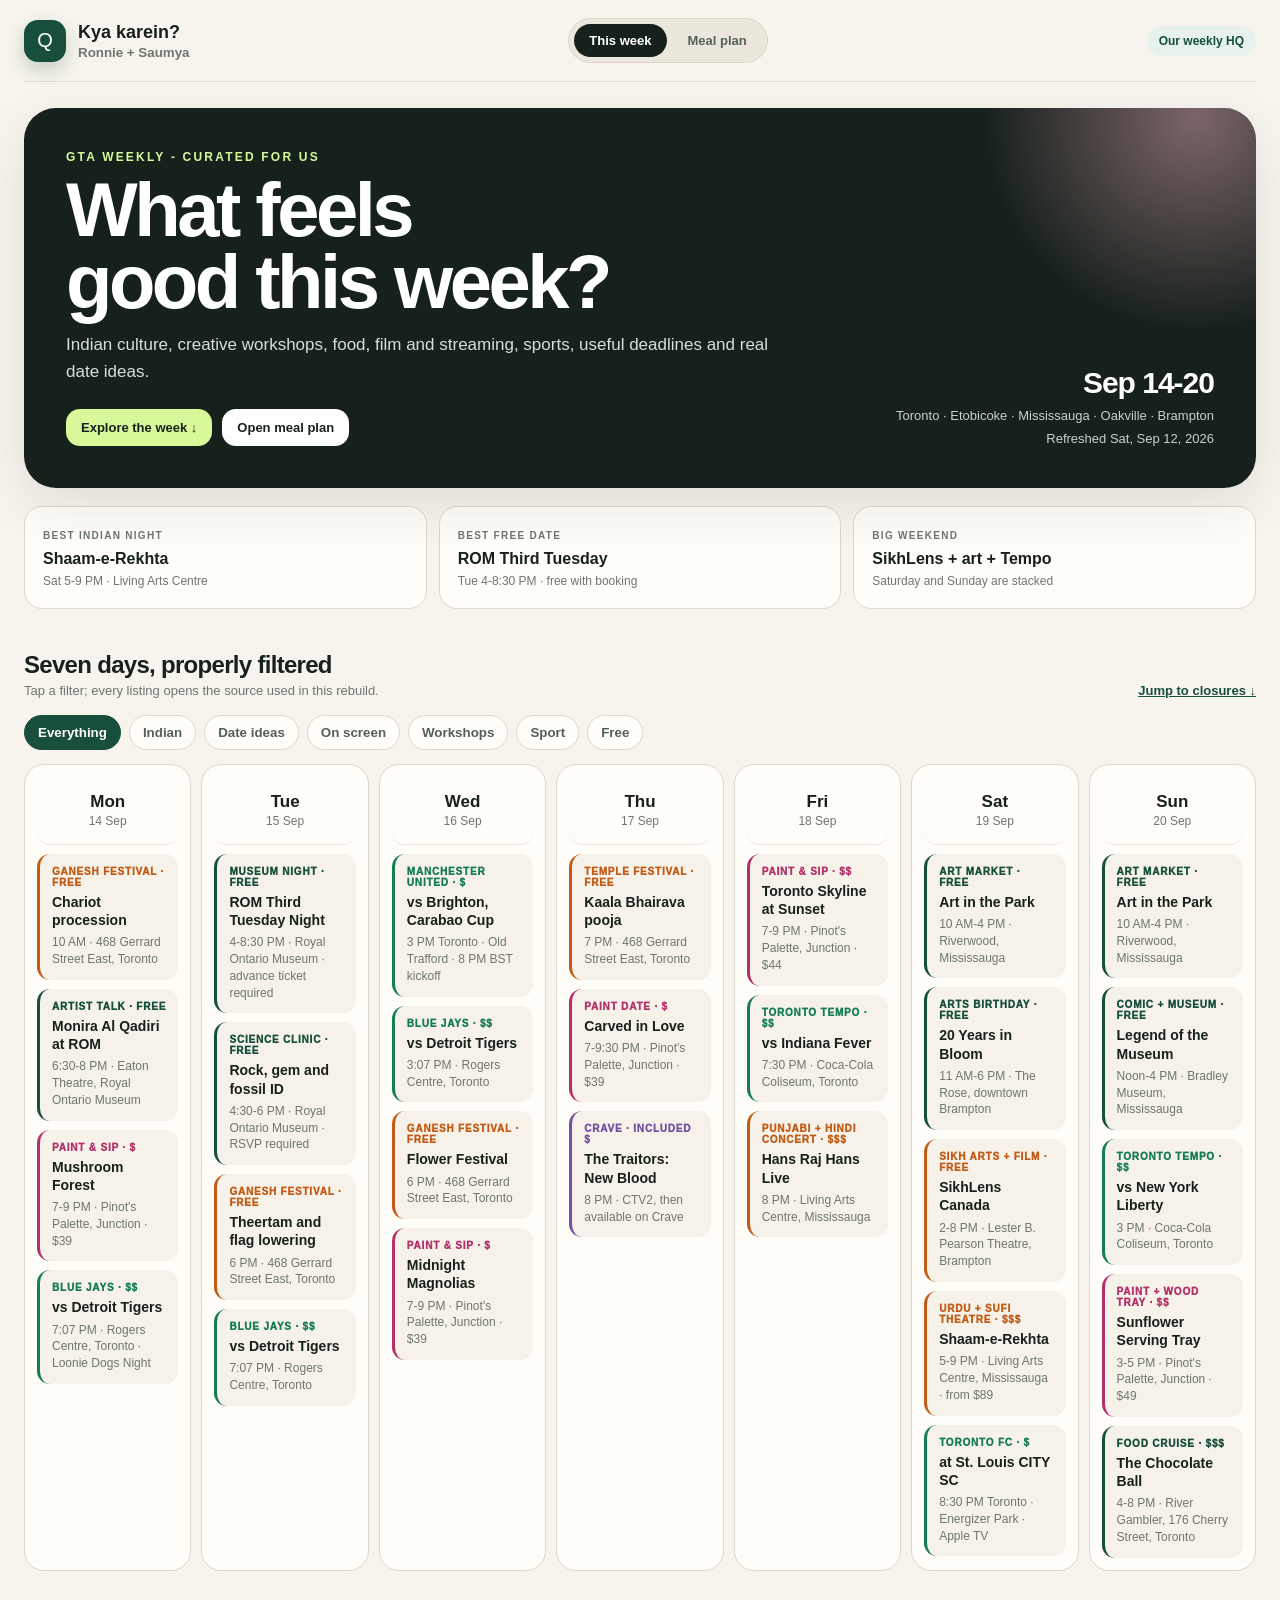
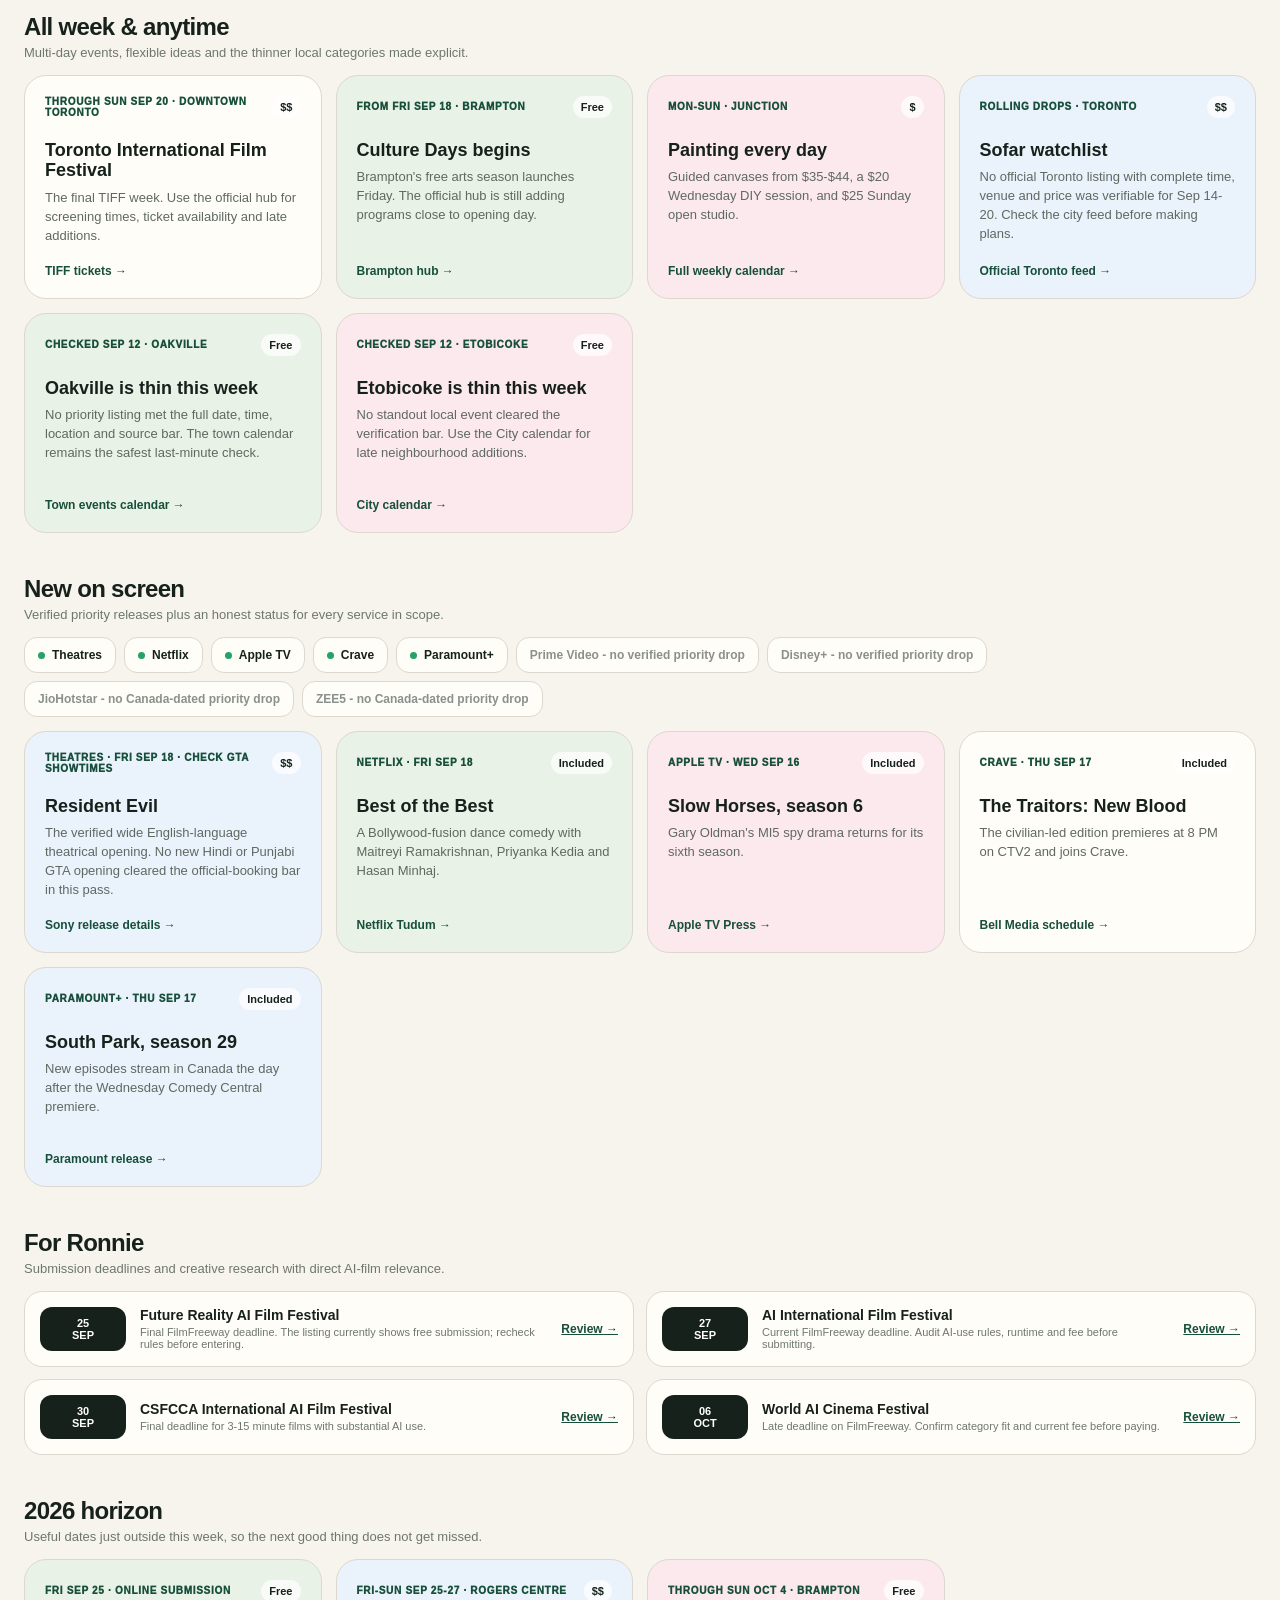
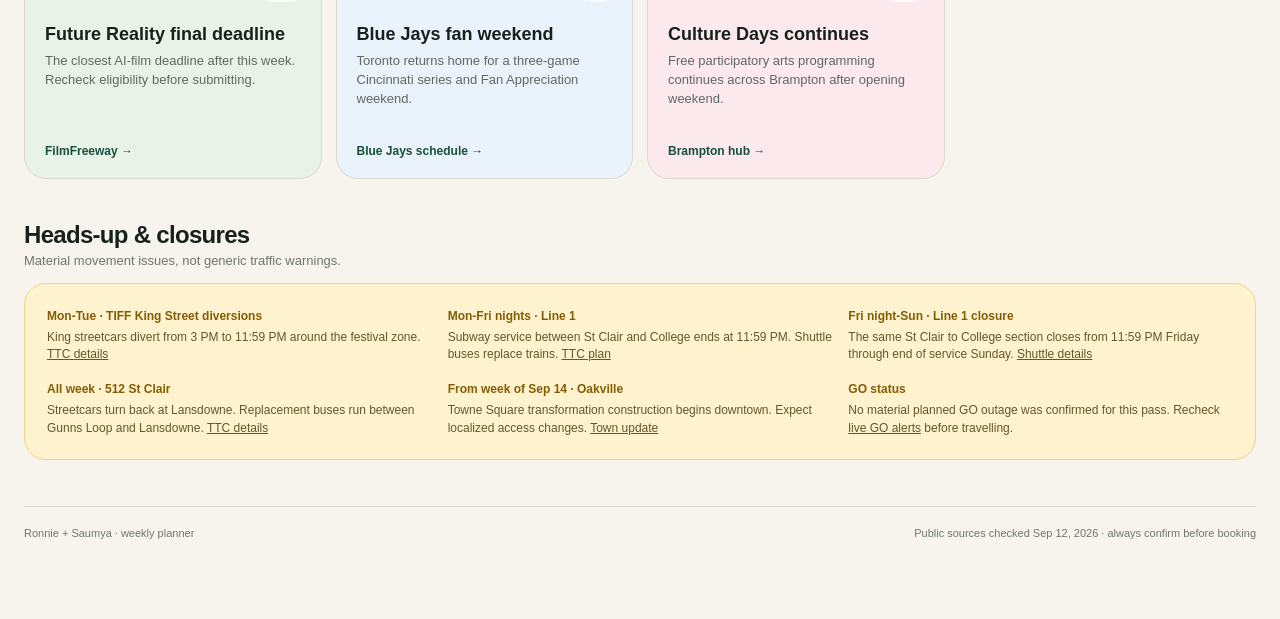
==== commit d85b4eb6: "Weekly dashboard refresh" ====
--- a/index.html
+++ b/index.html
@@ -2,99 +2,89 @@
 <html lang="en"><head><meta charset="utf-8"><meta name="viewport" content="width=device-width,initial-scale=1"><meta name="robots" content="noindex,nofollow"><title>Kya karein? - Week</title><meta name="description" content="Ronnie and Saumya's GTA week planner."><meta name="theme-color" content="#174f3b"><link rel="manifest" href="manifest.webmanifest"><link rel="apple-touch-icon" href="icons/qeera-192.png"><link rel="stylesheet" href="styles.css"></head>
 <body data-page="week"><main class="shell">
 <nav class="topbar" aria-label="Primary navigation"><a class="brand" href="index.html"><span class="brandmark">Q</span><span><b>Kya karein?</b><small>Ronnie + Saumya</small></span></a><div class="nav"><a class="active" href="index.html">This week</a><a href="meals.html">Meal plan</a></div><span class="privacy">Our weekly HQ</span></nav>
-<header class="hero"><div><div class="eyebrow">GTA weekly - curated for us</div><h1>What feels<br>good this week?</h1><p>Indian culture, creative workshops, food, film and streaming, sports, useful deadlines and real date ideas.</p><div class="hero-actions"><a class="button" href="#calendar">Explore the week ↓</a><a class="button secondary" href="meals.html">Open meal plan</a></div></div><div class="weekstamp"><strong>Sep 7-13</strong><span>Toronto · Etobicoke · Mississauga · Oakville · Brampton</span><span>Refreshed Sun, Sep 6, 2026</span></div></header>
-<section class="pulse" aria-label="This week's pulse"><article class="pulse-card"><small>Best Indian night</small><strong>Shreya Ghoshal</strong><span>Sun 7 PM · Scotiabank Arena</span></article><article class="pulse-card"><small>Creative date</small><strong>Paint every day</strong><span>Pinot's Palette · $20-$44</span></article><article class="pulse-card"><small>Big weekend</small><strong>Sonu, Hasan, jazz + two festivals</strong><span>Saturday and Sunday are stacked</span></article></section>
+<header class="hero"><div><div class="eyebrow">GTA weekly - curated for us</div><h1>What feels<br>good this week?</h1><p>Indian culture, creative workshops, food, film and streaming, sports, useful deadlines and real date ideas.</p><div class="hero-actions"><a class="button" href="#calendar">Explore the week ↓</a><a class="button secondary" href="meals.html">Open meal plan</a></div></div><div class="weekstamp"><strong>Sep 14-20</strong><span>Toronto · Etobicoke · Mississauga · Oakville · Brampton</span><span>Refreshed Sat, Sep 12, 2026</span></div></header>
+<section class="pulse" aria-label="This week's pulse"><article class="pulse-card"><small>Best Indian night</small><strong>Shaam-e-Rekhta</strong><span>Sat 5-9 PM · Living Arts Centre</span></article><article class="pulse-card"><small>Best free date</small><strong>ROM Third Tuesday</strong><span>Tue 4-8:30 PM · free with booking</span></article><article class="pulse-card"><small>Big weekend</small><strong>SikhLens + art + Tempo</strong><span>Saturday and Sunday are stacked</span></article></section>
 
-<section class="section" id="calendar"><div class="section-head"><div><h2>Seven days, properly filtered</h2><p>Tap a filter; every real listing opens its confirmed source.</p></div><a class="section-link" href="#heads-up">Jump to closures ↓</a></div><div class="filters" role="group" aria-label="Event filters"><button class="filter active" data-filter="all">Everything</button><button class="filter" data-filter="indian">Indian</button><button class="filter" data-filter="date">Date ideas</button><button class="filter" data-filter="screen">On screen</button><button class="filter" data-filter="workshop">Workshops</button><button class="filter" data-filter="sport">Sport</button><button class="filter" data-filter="free">Free</button></div><div class="days">
-<article class="day-card" data-date="2026-09-07"><div class="day-head"><b>Mon</b><span>7 Sep</span></div>
-  <a class="event indian" data-tags="indian date" href="https://nnfc.diversitycultural.org/" target="_blank" rel="noopener"><small>Indian concert · $$</small><b>Aditya Gadhvi: Navrang</b><span>6:30 PM · International Centre Hall 5, Mississauga · from $50</span></a>
-  <a class="event indian" data-tags="indian date" href="https://events.sulekha.com/kirtidan-gadhvi-navratri-rass-garba-2026-in-toronto-7th-september_event-in_brampton-on_400570" target="_blank" rel="noopener"><small>Indian concert · $</small><b>Kirtidan Gadhvi Garba</b><span>7 PM · Pearson Convention Centre, Brampton · from $25</span></a>
-  <a class="event workshop" data-tags="date workshop" href="https://www.pinotspalette.com/toronto/events" target="_blank" rel="noopener"><small>Paint &amp; sip · $$</small><b>Pretty Pink Peonies</b><span>7-9 PM · Pinot's Palette, Junction · $39</span></a>
-  <a class="event sport" data-tags="sport" href="https://www.mlb.com/bluejays" target="_blank" rel="noopener"><small>Blue Jays · $</small><b>at Athletics</b><span>10:05 PM ET · away-game broadcast</span></a>
+<section class="section" id="calendar"><div class="section-head"><div><h2>Seven days, properly filtered</h2><p>Tap a filter; every listing opens the source used in this rebuild.</p></div><a class="section-link" href="#heads-up">Jump to closures ↓</a></div><div class="filters" role="group" aria-label="Event filters"><button class="filter active" data-filter="all">Everything</button><button class="filter" data-filter="indian">Indian</button><button class="filter" data-filter="date">Date ideas</button><button class="filter" data-filter="screen">On screen</button><button class="filter" data-filter="workshop">Workshops</button><button class="filter" data-filter="sport">Sport</button><button class="filter" data-filter="free">Free</button></div><div class="days">
+<article class="day-card" data-date="2026-09-14"><div class="day-head"><b>Mon</b><span>14 Sep</span></div>
+  <a class="event indian" data-tags="indian date free" href="https://torontosrimahaganapathytemple.com/annual-grand-festival-2026/" target="_blank" rel="noopener"><small>Ganesh festival · Free</small><b>Chariot procession</b><span>10 AM · 468 Gerrard Street East, Toronto</span></a>
+  <a class="event free" data-tags="date workshop free" href="https://www.rom.on.ca/whats-on/events/lassonde-art-trail-artist-talks-lassonde-art-trail-artist-talks-monira-al-qadiri" target="_blank" rel="noopener"><small>Artist talk · Free</small><b>Monira Al Qadiri at ROM</b><span>6:30-8 PM · Eaton Theatre, Royal Ontario Museum</span></a>
+  <a class="event workshop" data-tags="date workshop" href="https://www.pinotspalette.com/toronto/events" target="_blank" rel="noopener"><small>Paint &amp; sip · $</small><b>Mushroom Forest</b><span>7-9 PM · Pinot's Palette, Junction · $39</span></a>
+  <a class="event sport" data-tags="sport date" href="https://www.mlb.com/schedule/2026-09-14" target="_blank" rel="noopener"><small>Blue Jays · $$</small><b>vs Detroit Tigers</b><span>7:07 PM · Rogers Centre, Toronto · Loonie Dogs Night</span></a>
 </article>
-<article class="day-card" data-date="2026-09-08"><div class="day-head"><b>Tue</b><span>8 Sep</span></div>
-  <a class="event free" data-tags="workshop free" href="https://www.uwo.ca/events/2026/09/western-bioinformatics-research-seminar-series.html" target="_blank" rel="noopener"><small>Medical AI · Free</small><b>Bioinformatics research seminar</b><span>11 AM-noon · online · Western University</span></a>
-  <a class="event workshop" data-tags="date workshop" href="https://www.pinotspalette.com/toronto/events" target="_blank" rel="noopener"><small>Paint &amp; sip · $$</small><b>Moon Over the Mountains</b><span>7-9:30 PM · Pinot's Palette, Junction · $39</span></a>
-  <a class="event sport" data-tags="sport" href="https://www.mlb.com/bluejays" target="_blank" rel="noopener"><small>Blue Jays · $</small><b>at Athletics</b><span>9:40 PM ET · away-game broadcast</span></a>
+<article class="day-card" data-date="2026-09-15"><div class="day-head"><b>Tue</b><span>15 Sep</span></div>
+  <a class="event free" data-tags="date workshop free" href="https://www.rom.on.ca/whats-on/special-programs/third-tuesday-nights-free" target="_blank" rel="noopener"><small>Museum night · Free</small><b>ROM Third Tuesday Night</b><span>4-8:30 PM · Royal Ontario Museum · advance ticket required</span></a>
+  <a class="event free" data-tags="workshop free" href="https://www.rom.on.ca/whats-on/special-programs/rock-gem-mineral-and-fossil-identification-clinic" target="_blank" rel="noopener"><small>Science clinic · Free</small><b>Rock, gem and fossil ID</b><span>4:30-6 PM · Royal Ontario Museum · RSVP required</span></a>
+  <a class="event indian" data-tags="indian free" href="https://torontosrimahaganapathytemple.com/annual-grand-festival-2026/" target="_blank" rel="noopener"><small>Ganesh festival · Free</small><b>Theertam and flag lowering</b><span>6 PM · 468 Gerrard Street East, Toronto</span></a>
+  <a class="event sport" data-tags="sport date" href="https://www.mlb.com/bluejays" target="_blank" rel="noopener"><small>Blue Jays · $$</small><b>vs Detroit Tigers</b><span>7:07 PM · Rogers Centre, Toronto</span></a>
 </article>
-<article class="day-card" data-date="2026-09-09"><div class="day-head"><b>Wed</b><span>9 Sep</span></div>
-  <a class="event sport" data-tags="sport" href="https://www.mlb.com/bluejays" target="_blank" rel="noopener"><small>Blue Jays · $</small><b>at Athletics</b><span>3:05 PM ET · away-game broadcast</span></a>
-  <a class="event sport" data-tags="sport date" href="https://www.ticketmaster.ca/toronto-fc-v-nashville-sc-toronto-ontario-09-09-2026/event/10006444E1319845?tt_scene=anchor_view" target="_blank" rel="noopener"><small>Toronto FC · $$</small><b>vs Nashville SC</b><span>7:30 PM · BMO Field, Toronto</span></a>
-  <a class="event workshop" data-tags="date workshop" href="https://www.pinotspalette.com/toronto/events" target="_blank" rel="noopener"><small>Paint &amp; sip · $$</small><b>Birch Grove at Sunset</b><span>7-9 PM · Pinot's Palette, Junction · $39</span></a>
-  <a class="event workshop" data-tags="date workshop" href="https://www.pinotspalette.com/toronto/events" target="_blank" rel="noopener"><small>Open painting · $</small><b>DIY Pop in and Paint</b><span>7-9 PM · Pinot's Palette, Junction · $20</span></a>
+<article class="day-card" data-date="2026-09-16"><div class="day-head"><b>Wed</b><span>16 Sep</span></div>
+  <a class="event sport" data-tags="sport" href="https://www.manutd.com/en/news/manchester-united-4-sabah-0" target="_blank" rel="noopener"><small>Manchester United · $</small><b>vs Brighton, Carabao Cup</b><span>3 PM Toronto · Old Trafford · 8 PM BST kickoff</span></a>
+  <a class="event sport" data-tags="sport date" href="https://www.mlb.com/bluejays" target="_blank" rel="noopener"><small>Blue Jays · $$</small><b>vs Detroit Tigers</b><span>3:07 PM · Rogers Centre, Toronto</span></a>
+  <a class="event indian" data-tags="indian free" href="https://torontosrimahaganapathytemple.com/annual-grand-festival-2026/" target="_blank" rel="noopener"><small>Ganesh festival · Free</small><b>Flower Festival</b><span>6 PM · 468 Gerrard Street East, Toronto</span></a>
+  <a class="event workshop" data-tags="date workshop" href="https://www.pinotspalette.com/toronto/events" target="_blank" rel="noopener"><small>Paint &amp; sip · $</small><b>Midnight Magnolias</b><span>7-9 PM · Pinot's Palette, Junction · $39</span></a>
 </article>
-<article class="day-card" data-date="2026-09-10"><div class="day-head"><b>Thu</b><span>10 Sep</span></div>
-  <a class="event sport" data-tags="sport" href="https://www.uefa.com/uefachampionsleague/news/02a8-2176fa83582b-d99f0b27f405-1000--champions-league-league-phase-fixtures-by-team/" target="_blank" rel="noopener"><small>Manchester United · $</small><b>vs Sabah</b><span>3 PM ET · Old Trafford · Champions League broadcast</span></a>
-  <a class="event free" data-tags="workshop free" href="https://complit.utoronto.ca/events/alenka-zupancics-public-lecture/" target="_blank" rel="noopener"><small>Philosophy · Free</small><b>Desire in the Ruins</b><span>4-6 PM · University of Toronto · location TBA</span></a>
-  <a class="event workshop" data-tags="workshop" href="https://www.eventbrite.ca/e/ai-build-club-build-your-first-webapp-tickets-1996421853506" target="_blank" rel="noopener"><small>AI workshop · $</small><b>Build your first web app</b><span>6-8 PM · 2237 Dundas Street West, Toronto</span></a>
-  <a class="event workshop" data-tags="date workshop" href="https://www.pinotspalette.com/toronto/events" target="_blank" rel="noopener"><small>Paint &amp; sip · $$</small><b>Evergreen Moon</b><span>7-9 PM · Pinot's Palette, Junction · $39</span></a>
+<article class="day-card" data-date="2026-09-17"><div class="day-head"><b>Thu</b><span>17 Sep</span></div>
+  <a class="event indian" data-tags="indian free" href="https://torontosrimahaganapathytemple.com/annual-grand-festival-2026/" target="_blank" rel="noopener"><small>Temple festival · Free</small><b>Kaala Bhairava pooja</b><span>7 PM · 468 Gerrard Street East, Toronto</span></a>
+  <a class="event workshop" data-tags="date workshop" href="https://www.pinotspalette.com/toronto/events" target="_blank" rel="noopener"><small>Paint date · $</small><b>Carved in Love</b><span>7-9:30 PM · Pinot's Palette, Junction · $39</span></a>
+  <a class="event screen" data-tags="screen" href="https://www.bellmedia.ca/the-lede/press/ctv-unveils-powerhouse-2026-fall-schedule/" target="_blank" rel="noopener"><small>Crave · Included $</small><b>The Traitors: New Blood</b><span>8 PM · CTV2, then available on Crave</span></a>
 </article>
-<article class="day-card" data-date="2026-09-11"><div class="day-head"><b>Fri</b><span>11 Sep</span></div>
-  <a class="event workshop" data-tags="date workshop" href="https://www.pinotspalette.com/toronto/events" target="_blank" rel="noopener"><small>Paint workshop · $$</small><b>Falling Blossoms</b><span>4:30-6 PM · Pinot's Palette, Junction · $35</span></a>
-  <a class="event workshop" data-tags="date workshop" href="https://www.worldofjazz.ca/schedule" target="_blank" rel="noopener"><small>Jazz + paint · $$</small><b>Jazz &amp; Paint at PAMA</b><span>7-9 PM · PAMA, Brampton</span></a>
-  <a class="event sport" data-tags="sport date" href="https://www.mlb.com/bluejays" target="_blank" rel="noopener"><small>Blue Jays · $$</small><b>vs Baltimore Orioles</b><span>7:07 PM · Rogers Centre, Toronto</span></a>
-  <a class="event workshop" data-tags="date workshop" href="https://www.pinotspalette.com/toronto/events" target="_blank" rel="noopener"><small>Paint &amp; sip · $$</small><b>Northern Night Lights</b><span>7-9 PM · Pinot's Palette, Junction · $44</span></a>
+<article class="day-card" data-date="2026-09-18"><div class="day-head"><b>Fri</b><span>18 Sep</span></div>
+  <a class="event workshop" data-tags="date workshop" href="https://www.pinotspalette.com/toronto/events" target="_blank" rel="noopener"><small>Paint &amp; sip · $$</small><b>Toronto Skyline at Sunset</b><span>7-9 PM · Pinot's Palette, Junction · $44</span></a>
+  <a class="event sport" data-tags="sport date" href="https://www.ticketmaster.ca/toronto-tempo-vs-indiana-fever-toronto-ontario-09-18-2026/event/1000647296F5931B" target="_blank" rel="noopener"><small>Toronto Tempo · $$</small><b>vs Indiana Fever</b><span>7:30 PM · Coca-Cola Coliseum, Toronto</span></a>
+  <a class="event indian" data-tags="indian date" href="https://www.livenation.com/event/177Zv0G62Z6WW_C/punjabi-virsa-radio-and-television-inc-presents-hans-raj-hans-live" target="_blank" rel="noopener"><small>Punjabi + Hindi concert · $$$</small><b>Hans Raj Hans Live</b><span>8 PM · Living Arts Centre, Mississauga</span></a>
 </article>
-<article class="day-card" data-date="2026-09-12"><div class="day-head"><b>Sat</b><span>12 Sep</span></div>
-  <a class="event free" data-tags="workshop free" href="https://www.mississauga.ca/events-and-attractions/events-calendar/mississauga-literary-festival-2026/?eventdate=2026-09-12T10:00:00&amp;schedule=25905" target="_blank" rel="noopener"><small>Literature · Free</small><b>Mississauga Literary Festival</b><span>10 AM-4 PM · Central Library, Mississauga</span></a>
-  <a class="event free" data-tags="date workshop free" href="https://artinmygarden.ca/" target="_blank" rel="noopener"><small>Art walk · Free</small><b>Art in My Garden</b><span>Noon-3 PM · private gardens across Old Oakville</span></a>
-  <a class="event free" data-tags="date free" href="https://www.worldofjazz.ca/schedule" target="_blank" rel="noopener"><small>Live jazz · Free</small><b>World of Jazz outdoor festival</b><span>From 1 PM · Gage Park, Brampton</span></a>
-  <a class="event sport" data-tags="sport date" href="https://www.mlb.com/bluejays" target="_blank" rel="noopener"><small>Blue Jays · $$</small><b>vs Baltimore Orioles</b><span>3:07 PM · Rogers Centre, Toronto</span></a>
-  <a class="event indian" data-tags="indian date" href="https://www.ticketmaster.ca/gaurav-kapoor-live-toronto-09-12-2026/event/1000642DABD9A9A7?tt_scene=anchor_view" target="_blank" rel="noopener"><small>Indian comedy · $$</small><b>Gaurav Kapoor Live</b><span>5 PM · Elgin &amp; Winter Garden Theatre, Toronto</span></a>
-  <a class="event indian" data-tags="indian date" href="https://6ixmela.com/" target="_blank" rel="noopener"><small>Indian concert · $$$</small><b>6IX MELA</b><span>7 PM · Sobeys Stadium, North York · from $77</span></a>
-  <a class="event indian" data-tags="indian date" href="https://www.axs.com/events/1474145/khan-saab-tickets" target="_blank" rel="noopener"><small>Indian concert · $$$</small><b>Khan Saab</b><span>8 PM · The Theatre at Great Canadian Toronto</span></a>
-  <a class="event indian" data-tags="indian date" href="https://www.ticketmaster.ca/sonu-nigam-tickets/artist/280827" target="_blank" rel="noopener"><small>Indian concert · $$$</small><b>Sonu Nigam: Revolution Tour</b><span>9 PM · Coca-Cola Coliseum, Toronto</span></a>
+<article class="day-card" data-date="2026-09-19"><div class="day-head"><b>Sat</b><span>19 Sep</span></div>
+  <a class="event free" data-tags="date workshop free" href="https://www.mississauga.ca/events-and-attractions/events-calendar/art-in-the-park-2026/?eventdate=2026-09-19T10%3A00%3A00&amp;schedule=25890" target="_blank" rel="noopener"><small>Art market · Free</small><b>Art in the Park</b><span>10 AM-4 PM · Riverwood, Mississauga</span></a>
+  <a class="event free" data-tags="date workshop free" href="https://tickets.brampton.ca/online/default.asp?BOparam%3A%3AWScontent%3A%3AloadArticle%3A%3Aarticle_id=CA29F9E3-0961-4037-80B3-E4AF76E0CAC0" target="_blank" rel="noopener"><small>Arts birthday · Free</small><b>20 Years in Bloom</b><span>11 AM-6 PM · The Rose, downtown Brampton</span></a>
+  <a class="event indian" data-tags="indian date free" href="https://tickets.brampton.ca/Online/default.asp?BOparam%3A%3AWScontent%3A%3AloadArticle%3A%3Aarticle_id=89F94FCB-F83F-4FFD-8774-5A08CEAA1255" target="_blank" rel="noopener"><small>Sikh arts + film · Free</small><b>SikhLens Canada</b><span>2-8 PM · Lester B. Pearson Theatre, Brampton</span></a>
+  <a class="event indian" data-tags="indian date" href="https://www.mississauga.ca/events-and-attractions/events-calendar/shaam-e-rekhta-toronto/?eventdate=2026-09-19T17" target="_blank" rel="noopener"><small>Urdu + Sufi theatre · $$$</small><b>Shaam-e-Rekhta</b><span>5-9 PM · Living Arts Centre, Mississauga · from $89</span></a>
+  <a class="event sport" data-tags="sport" href="https://www.torontofc.ca/news/toronto-fc-announce-schedule-for-the-2026-mls-season" target="_blank" rel="noopener"><small>Toronto FC · $</small><b>at St. Louis CITY SC</b><span>8:30 PM Toronto · Energizer Park · Apple TV</span></a>
 </article>
-<article class="day-card" data-date="2026-09-13"><div class="day-head"><b>Sun</b><span>13 Sep</span></div>
-  <a class="event sport" data-tags="sport" href="https://www.mancity.com/news/mens/crystal-palace-manchester-united-2026-27-premier-league-tv-coverage-63919014" target="_blank" rel="noopener"><small>Manchester United · $</small><b>vs Manchester City</b><span>11:30 AM ET · Old Trafford · Premier League broadcast</span></a>
-  <a class="event sport" data-tags="sport date" href="https://www.mlb.com/bluejays" target="_blank" rel="noopener"><small>Blue Jays · $$</small><b>vs Baltimore Orioles</b><span>1:37 PM · Rogers Centre, Toronto</span></a>
-  <a class="event workshop" data-tags="date workshop" href="https://www.pinotspalette.com/toronto/events" target="_blank" rel="noopener"><small>Open painting · $</small><b>Open Studio</b><span>3-5 PM · Pinot's Palette, Junction · $25</span></a>
-  <a class="event indian" data-tags="indian date" href="https://www.ticketmaster.ca/shreya-ghoshal-tickets/artist/1406013?tt_scene=anchor_view" target="_blank" rel="noopener"><small>Indian concert · $$$</small><b>Shreya Ghoshal</b><span>7 PM · Scotiabank Arena, Toronto</span></a>
-  <a class="event indian" data-tags="indian date" href="https://greatoutdoorscomedyfestival.com/shows/mississauga-september-13---hasan-minhaj-ronny-chieng-michael-kosta" target="_blank" rel="noopener"><small>Indian comedy · $$$</small><b>Hasan Minhaj + Ronny Chieng</b><span>7:30 PM · Erindale Park, Mississauga · from $79</span></a>
+<article class="day-card" data-date="2026-09-20"><div class="day-head"><b>Sun</b><span>20 Sep</span></div>
+  <a class="event free" data-tags="date workshop free" href="https://www.mississauga.ca/events-and-attractions/events-calendar/art-in-the-park-2026/?eventdate=2026-09-19T10%3A00%3A00&amp;schedule=25890" target="_blank" rel="noopener"><small>Art market · Free</small><b>Art in the Park</b><span>10 AM-4 PM · Riverwood, Mississauga</span></a>
+  <a class="event free" data-tags="date free" href="https://www.mississauga.ca/events-and-attractions/events-calendar/legend-of-the-museum-comic-book-and-exhibitio/?eventdate=2026-09-20T12%3A00%3A00" target="_blank" rel="noopener"><small>Comic + museum · Free</small><b>Legend of the Museum</b><span>Noon-4 PM · Bradley Museum, Mississauga</span></a>
+  <a class="event sport" data-tags="sport date" href="https://www.ticketmaster.ca/toronto-tempo-tickets/artist/3157229?home_away=home" target="_blank" rel="noopener"><small>Toronto Tempo · $$</small><b>vs New York Liberty</b><span>3 PM · Coca-Cola Coliseum, Toronto</span></a>
+  <a class="event workshop" data-tags="date workshop" href="https://www.pinotspalette.com/toronto/events" target="_blank" rel="noopener"><small>Paint + wood tray · $$</small><b>Sunflower Serving Tray</b><span>3-5 PM · Pinot's Palette, Junction · $49</span></a>
+  <a class="event" data-tags="date" href="https://www.torontochocolatefestival.com/events/the-chocolate-ball/" target="_blank" rel="noopener"><small>Food cruise · $$$</small><b>The Chocolate Ball</b><span>4-8 PM · River Gambler, 176 Cherry Street, Toronto</span></a>
 </article></div></section>
 
-<section class="section"><div class="section-head"><div><h2>All week &amp; anytime</h2><p>Multi-day events, flexible dates and useful fallback ideas.</p></div></div><div class="grid">
-  <a class="feature-card tint-pink" href="https://www.theex.com/" target="_blank" rel="noopener"><div class="feature-top"><span class="tag">Through Mon Sep 7 · Exhibition Place</span><span class="price">$$</span></div><h3>CNE final day</h3><p>One last day for food, rides, exhibits and the midway before the Ex closes for 2026.</p><span class="source">Plan the CNE →</span></a>
-  <a class="feature-card tint-green" href="https://www.eventbrite.ca/e/mississauga-2nd-annual-mid-autumn-and-lantern-festival-tickets-1987836198581" target="_blank" rel="noopener"><div class="feature-top"><span class="tag">Through Mon Sep 7 · Square One P6</span><span class="price">Free</span></div><h3>Moon &amp; Lantern Festival</h3><p>The Mid-Autumn night market closes Monday with food, dance and entertainment.</p><span class="source">Event details →</span></a>
-  <a class="feature-card tint-blue" href="https://caribbeantalesfestival.com/" target="_blank" rel="noopener"><div class="feature-top"><span class="tag">Sep 8-13 · Toronto + online</span><span class="price">$</span></div><h3>CaribbeanTales Film Festival</h3><p>In-person and digital screenings create a flexible film option across the week.</p><span class="source">Festival programme →</span></a>
-  <a class="feature-card" href="https://www.ticketmaster.ca/tiff" target="_blank" rel="noopener"><div class="feature-top"><span class="tag">Sep 10-20 · downtown Toronto</span><span class="price">$$</span></div><h3>Toronto International Film Festival</h3><p>TIFF begins Thursday. Use the official ticket hub for screenings and current availability.</p><span class="source">TIFF tickets →</span></a>
-  <a class="feature-card tint-green" href="https://www.philfestsauga.ca/" target="_blank" rel="noopener"><div class="feature-top"><span class="tag">Sep 11-13 · Celebration Square</span><span class="price">Free</span></div><h3>Philippine Festival Mississauga</h3><p>Three days of food, music and community programming in Celebration Square.</p><span class="source">Official festival site →</span></a>
-  <a class="feature-card tint-pink" href="https://mexicantoronto.ca/" target="_blank" rel="noopener"><div class="feature-top"><span class="tag">Sep 12-13 · Nathan Phillips Square</span><span class="price">Free</span></div><h3>Mexican Day Toronto</h3><p>A two-day downtown celebration with food, performance and cultural programming.</p><span class="source">Festival details →</span></a>
-  <a class="feature-card tint-blue" href="https://www.worldofjazz.ca/schedule" target="_blank" rel="noopener"><div class="feature-top"><span class="tag">Sep 11-12 · Brampton</span><span class="price">Free</span></div><h3>World of Jazz</h3><p>Friday restaurant sets lead into Saturday's free outdoor festival at Gage Park.</p><span class="source">Full schedule →</span></a>
-  <a class="feature-card tint-pink" href="https://www.pinotspalette.com/toronto/events" target="_blank" rel="noopener"><div class="feature-top"><span class="tag">Mon-Sun · Junction</span><span class="price">$</span></div><h3>Thirteen painting choices</h3><p>Guided paint-and-sip, a $20 DIY night, a $25 open studio and weekend date-night canvases.</p><span class="source">Full weekly calendar →</span></a>
-  <a class="feature-card tint-green" href="https://claywithme.ca/products/paint-your-own-pottery-workshop-numos-richmond-all-ages" target="_blank" rel="noopener"><div class="feature-top"><span class="tag">Anytime · Dundas West</span><span class="price">$</span></div><h3>Paint your own pottery</h3><p>A bookable hands-on fallback when a fixed painting class does not fit.</p><span class="source">Book a session →</span></a>
-  <a class="feature-card tint-blue" href="https://www.sofarsounds.com/cities/toronto" target="_blank" rel="noopener"><div class="feature-top"><span class="tag">Rolling drops · Toronto</span><span class="price">$$</span></div><h3>Sofar Sounds watchlist</h3><p>No firm Toronto show was confirmed in this pass. Keep the official city feed as the live-music fallback.</p><span class="source">Check new drops →</span></a>
+<section class="section"><div class="section-head"><div><h2>All week &amp; anytime</h2><p>Multi-day events, flexible ideas and the thinner local categories made explicit.</p></div></div><div class="grid">
+  <a class="feature-card" href="https://www.ticketmaster.ca/tiff" target="_blank" rel="noopener"><div class="feature-top"><span class="tag">Through Sun Sep 20 · downtown Toronto</span><span class="price">$$</span></div><h3>Toronto International Film Festival</h3><p>The final TIFF week. Use the official hub for screening times, ticket availability and late additions.</p><span class="source">TIFF tickets →</span></a>
+  <a class="feature-card tint-green" href="https://www1.brampton.ca/EN/Arts-Culture-Tourism/Cultural-Services/Pages/Culture-Days.aspx" target="_blank" rel="noopener"><div class="feature-top"><span class="tag">From Fri Sep 18 · Brampton</span><span class="price">Free</span></div><h3>Culture Days begins</h3><p>Brampton's free arts season launches Friday. The official hub is still adding programs close to opening day.</p><span class="source">Brampton hub →</span></a>
+  <a class="feature-card tint-pink" href="https://www.pinotspalette.com/toronto/events" target="_blank" rel="noopener"><div class="feature-top"><span class="tag">Mon-Sun · Junction</span><span class="price">$</span></div><h3>Painting every day</h3><p>Guided canvases from $35-$44, a $20 Wednesday DIY session, and $25 Sunday open studio.</p><span class="source">Full weekly calendar →</span></a>
+  <a class="feature-card tint-blue" href="https://www.sofarsounds.com/cities/toronto" target="_blank" rel="noopener"><div class="feature-top"><span class="tag">Rolling drops · Toronto</span><span class="price">$$</span></div><h3>Sofar watchlist</h3><p>No official Toronto listing with complete time, venue and price was verifiable for Sep 14-20. Check the city feed before making plans.</p><span class="source">Official Toronto feed →</span></a>
+  <a class="feature-card tint-green" href="https://www.oakville.ca/events/" target="_blank" rel="noopener"><div class="feature-top"><span class="tag">Checked Sep 12 · Oakville</span><span class="price">Free</span></div><h3>Oakville is thin this week</h3><p>No priority listing met the full date, time, location and source bar. The town calendar remains the safest last-minute check.</p><span class="source">Town events calendar →</span></a>
+  <a class="feature-card tint-pink" href="https://www.toronto.ca/explore-enjoy/festivals-events/festivals-events-calendar/" target="_blank" rel="noopener"><div class="feature-top"><span class="tag">Checked Sep 12 · Etobicoke</span><span class="price">Free</span></div><h3>Etobicoke is thin this week</h3><p>No standout local event cleared the verification bar. Use the City calendar for late neighbourhood additions.</p><span class="source">City calendar →</span></a>
 </div></section>
 
-<section class="section"><div class="section-head"><div><h2>New on screen</h2><p>Confirmed priority releases across theatres and the services you use.</p></div></div><div class="platforms" aria-label="Streaming services checked"><span class="platform live">Theatres</span><span class="platform live">Netflix</span><span class="platform live">Prime Video</span><span class="platform live">Disney+</span><span class="platform quiet">Apple TV - no verified priority drop</span><span class="platform quiet">Crave - no verified priority drop</span><span class="platform quiet">Paramount+ - no verified priority drop</span><span class="platform quiet">JioHotstar - monitoring Canada</span><span class="platform quiet">ZEE5 - monitoring Canada</span></div><div class="grid" style="margin-top:14px">
-  <a class="feature-card tint-blue" href="https://www.cineplex.com/fr/movie/udta-teer-hindi-west" target="_blank" rel="noopener"><div class="feature-top"><span class="tag">Theatres · Fri Sep 11 · GTA</span><span class="price">$$</span></div><h3>Udta Teer</h3><p>The week's verified Hindi theatrical arrival at Cineplex.</p><span class="source">Showtimes + tickets →</span></a>
-  <a class="feature-card tint-green" href="https://www.cineplex.com/movie/singh-vs-kaur-2-punjabi-west" target="_blank" rel="noopener"><div class="feature-top"><span class="tag">Theatres · Fri Sep 11 · GTA</span><span class="price">$$</span></div><h3>Singh vs Kaur 2</h3><p>The priority Punjabi theatrical opening for the week.</p><span class="source">Showtimes + tickets →</span></a>
-  <a class="feature-card tint-pink" href="https://www04.cineplex.com/Movie/practical-magic-2" target="_blank" rel="noopener"><div class="feature-top"><span class="tag">Theatres · Fri Sep 11 · GTA</span><span class="price">$$</span></div><h3>Practical Magic 2</h3><p>The major English-language theatrical release on Friday.</p><span class="source">Showtimes + tickets →</span></a>
-  <a class="feature-card" href="https://www.netflix.com/tudum/articles/new-on-netflix" target="_blank" rel="noopener"><div class="feature-top"><span class="tag">Netflix · Thu Sep 10</span><span class="price">Included</span></div><h3>Call My Agent! The Movie</h3><p>The week's notable Netflix film arrival.</p><span class="source">Netflix September list →</span></a>
-  <a class="feature-card tint-blue" href="https://www.netflix.com/tudum/articles/new-on-netflix" target="_blank" rel="noopener"><div class="feature-top"><span class="tag">Netflix · Fri Sep 11</span><span class="price">Included</span></div><h3>Turning Point: Generation 9/11</h3><p>The clearest history-channel watch in the week's streaming slate.</p><span class="source">Netflix September list →</span></a>
-  <a class="feature-card tint-green" href="https://www.aboutamazon.com/news/entertainment/marfil-drawn-together-prime-video" target="_blank" rel="noopener"><div class="feature-top"><span class="tag">Prime Video · Wed Sep 9</span><span class="price">Included</span></div><h3>Drawn Together</h3><p>A new Prime Video documentary release.</p><span class="source">Prime Video details →</span></a>
-  <a class="feature-card tint-pink" href="https://www.aboutamazon.com/news/entertainment/prime-video-september-films-shows-sports-2026" target="_blank" rel="noopener"><div class="feature-top"><span class="tag">Prime Video · Sat Sep 12</span><span class="price">Included</span></div><h3>A Love Other Than Yours</h3><p>Prime Video's featured Saturday film addition.</p><span class="source">Prime Video September list →</span></a>
-  <a class="feature-card tint-blue" href="https://www.disneyplus.com/browse/entity-5acf7909-5d2f-494e-91a9-2fe0555c220f" target="_blank" rel="noopener"><div class="feature-top"><span class="tag">Disney+ · Wed Sep 9</span><span class="price">Included</span></div><h3>Made in Korea, season 2</h3><p>The verified Disney+ priority series arrival.</p><span class="source">Open Disney+ →</span></a>
+<section class="section"><div class="section-head"><div><h2>New on screen</h2><p>Verified priority releases plus an honest status for every service in scope.</p></div></div><div class="platforms" aria-label="Streaming services checked"><span class="platform live">Theatres</span><span class="platform live">Netflix</span><span class="platform live">Apple TV</span><span class="platform live">Crave</span><span class="platform live">Paramount+</span><span class="platform quiet">Prime Video - no verified priority drop</span><span class="platform quiet">Disney+ - no verified priority drop</span><span class="platform quiet">JioHotstar - no Canada-dated priority drop</span><span class="platform quiet">ZEE5 - no Canada-dated priority drop</span></div><div class="grid" style="margin-top:14px">
+  <a class="feature-card tint-blue" href="https://www.sony.com/en/SonyInfo/blog/2026/05/19/" target="_blank" rel="noopener"><div class="feature-top"><span class="tag">Theatres · Fri Sep 18 · check GTA showtimes</span><span class="price">$$</span></div><h3>Resident Evil</h3><p>The verified wide English-language theatrical opening. No new Hindi or Punjabi GTA opening cleared the official-booking bar in this pass.</p><span class="source">Sony release details →</span></a>
+  <a class="feature-card tint-green" href="https://www.netflix.com/tudum/articles/best-of-the-best-plot-cast-release-date-news" target="_blank" rel="noopener"><div class="feature-top"><span class="tag">Netflix · Fri Sep 18</span><span class="price">Included</span></div><h3>Best of the Best</h3><p>A Bollywood-fusion dance comedy with Maitreyi Ramakrishnan, Priyanka Kedia and Hasan Minhaj.</p><span class="source">Netflix Tudum →</span></a>
+  <a class="feature-card tint-pink" href="https://www.apple.com/tv-pr/originals/slow-horses/" target="_blank" rel="noopener"><div class="feature-top"><span class="tag">Apple TV · Wed Sep 16</span><span class="price">Included</span></div><h3>Slow Horses, season 6</h3><p>Gary Oldman's MI5 spy drama returns for its sixth season.</p><span class="source">Apple TV Press →</span></a>
+  <a class="feature-card" href="https://www.bellmedia.ca/the-lede/press/ctv-unveils-powerhouse-2026-fall-schedule/" target="_blank" rel="noopener"><div class="feature-top"><span class="tag">Crave · Thu Sep 17</span><span class="price">Included</span></div><h3>The Traitors: New Blood</h3><p>The civilian-led edition premieres at 8 PM on CTV2 and joins Crave.</p><span class="source">Bell Media schedule →</span></a>
+  <a class="feature-card tint-blue" href="https://www.paramountpressexpress.com/comedy-central/shows/south-park/releases/?view=112892" target="_blank" rel="noopener"><div class="feature-top"><span class="tag">Paramount+ · Thu Sep 17</span><span class="price">Included</span></div><h3>South Park, season 29</h3><p>New episodes stream in Canada the day after the Wednesday Comedy Central premiere.</p><span class="source">Paramount release →</span></a>
 </div></section>
 
-<section class="section"><div class="section-head"><div><h2>For Ronnie</h2><p>Public talks and submission deadlines with direct relevance to history, writing and AI film.</p></div></div><div class="deadline-list">
-  <article class="deadline"><time>07<br>SEP</time><div><b>World AI Cinema Festival</b><span>Final FilmFreeway deadline. Check the category fit and current fee before submitting.</span></div><a href="https://filmfreeway.com/WorldAICinemaFestival" target="_blank" rel="noopener">Submit →</a></article>
-  <article class="deadline"><time>10<br>SEP</time><div><b>CSFCCA International AI Film Festival</b><span>Regular deadline for 3-15 minute films with substantial AI use.</span></div><a href="https://filmfreeway.com/CSFCCAAIFilmFestival" target="_blank" rel="noopener">Submit →</a></article>
-  <article class="deadline"><time>16<br>SEP</time><div><b>Montreal AI Indie Festival</b><span>Early-bird deadline for AI-assisted independent film work.</span></div><a href="https://filmfreeway.com/montrealaifestival" target="_blank" rel="noopener">Submit →</a></article>
-  <article class="deadline"><time>21<br>SEP</time><div><b>AI International Film Festival</b><span>Upcoming FilmFreeway deadline. Audit category rules before paying.</span></div><a href="https://filmfreeway.com/AIinternationalFilmFestival" target="_blank" rel="noopener">Submit →</a></article>
+<section class="section"><div class="section-head"><div><h2>For Ronnie</h2><p>Submission deadlines and creative research with direct AI-film relevance.</p></div></div><div class="deadline-list">
+  <article class="deadline"><time>25<br>SEP</time><div><b>Future Reality AI Film Festival</b><span>Final FilmFreeway deadline. The listing currently shows free submission; recheck rules before entering.</span></div><a href="https://filmfreeway.com/FutureRealityAIFilmFestival" target="_blank" rel="noopener">Review →</a></article>
+  <article class="deadline"><time>27<br>SEP</time><div><b>AI International Film Festival</b><span>Current FilmFreeway deadline. Audit AI-use rules, runtime and fee before submitting.</span></div><a href="https://filmfreeway.com/AIinternationalFilmFestival" target="_blank" rel="noopener">Review →</a></article>
+  <article class="deadline"><time>30<br>SEP</time><div><b>CSFCCA International AI Film Festival</b><span>Final deadline for 3-15 minute films with substantial AI use.</span></div><a href="https://filmfreeway.com/CSFCCAAIFilmFestival" target="_blank" rel="noopener">Review →</a></article>
+  <article class="deadline"><time>06<br>OCT</time><div><b>World AI Cinema Festival</b><span>Late deadline on FilmFreeway. Confirm category fit and current fee before paying.</span></div><a href="https://filmfreeway.com/WorldAICinemaFestival" target="_blank" rel="noopener">Review →</a></article>
 </div></section>
 
 <section class="section"><div class="section-head"><div><h2>2026 horizon</h2><p>Useful dates just outside this week, so the next good thing does not get missed.</p></div></div><div class="grid">
-  <a class="feature-card tint-green" href="https://www.ticketmaster.ca/toronto-tempo-tickets/artist/3157229?home_away=home&amp;tt_scene=anchor_view" target="_blank" rel="noopener"><div class="feature-top"><span class="tag">Fri Sep 18 · 7:30 PM · Coca-Cola Coliseum</span><span class="price">$$</span></div><h3>Toronto Tempo vs Indiana Fever</h3><p>The Tempo are dark this week; their next home game is Friday evening.</p><span class="source">Tickets →</span></a>
-  <a class="feature-card tint-blue" href="https://www.ticketmaster.ca/toronto-tempo-tickets/artist/3157229?home_away=home&amp;tt_scene=anchor_view" target="_blank" rel="noopener"><div class="feature-top"><span class="tag">Sun Sep 20 · 3 PM · Coca-Cola Coliseum</span><span class="price">$$</span></div><h3>Toronto Tempo vs New York Liberty</h3><p>Fan Celebration Night closes the following weekend.</p><span class="source">Tickets →</span></a>
-  <a class="feature-card tint-pink" href="https://www.aifilmfestathens.gr/en" target="_blank" rel="noopener"><div class="feature-top"><span class="tag">Thu Oct 15 · online submission</span><span class="price">$</span></div><h3>AI FilmFest Athens</h3><p>A later AI-film deadline worth keeping on the production calendar.</p><span class="source">Submission details →</span></a>
+  <a class="feature-card tint-green" href="https://filmfreeway.com/FutureRealityAIFilmFestival" target="_blank" rel="noopener"><div class="feature-top"><span class="tag">Fri Sep 25 · online submission</span><span class="price">Free</span></div><h3>Future Reality final deadline</h3><p>The closest AI-film deadline after this week. Recheck eligibility before submitting.</p><span class="source">FilmFreeway →</span></a>
+  <a class="feature-card tint-blue" href="https://www.mlb.com/bluejays" target="_blank" rel="noopener"><div class="feature-top"><span class="tag">Fri-Sun Sep 25-27 · Rogers Centre</span><span class="price">$$</span></div><h3>Blue Jays fan weekend</h3><p>Toronto returns home for a three-game Cincinnati series and Fan Appreciation weekend.</p><span class="source">Blue Jays schedule →</span></a>
+  <a class="feature-card tint-pink" href="https://www1.brampton.ca/EN/Arts-Culture-Tourism/Cultural-Services/Pages/Culture-Days.aspx" target="_blank" rel="noopener"><div class="feature-top"><span class="tag">Through Sun Oct 4 · Brampton</span><span class="price">Free</span></div><h3>Culture Days continues</h3><p>Free participatory arts programming continues across Brampton after opening weekend.</p><span class="source">Brampton hub →</span></a>
 </div></section>
 
 <section class="section" id="heads-up"><div class="section-head"><div><h2>Heads-up &amp; closures</h2><p>Material movement issues, not generic traffic warnings.</p></div></div><div class="heads-up"><div class="heads-grid">
-  <div class="heads-item"><b>Sep 6-16 · Erindale Park</b><p>Event setup and teardown close the main park lots and sections of the park. <a href="https://www.mississauga.ca/city-of-mississauga-news/news/plan-ahead-for-great-outdoors-comedy-festival-september-11-to-13-at-erindale-park/" target="_blank" rel="noopener">City details</a></p></div>
-  <div class="heads-item"><b>Sep 11-13 · Dundas near Erindale</b><p>Dundas Street drops to one lane each way around the comedy festival. MiWay stops 0520 and 1102 are closed. <a href="https://www.mississauga.ca/city-of-mississauga-news/news/plan-ahead-for-great-outdoors-comedy-festival-september-11-to-13-at-erindale-park/" target="_blank" rel="noopener">Traffic plan</a></p></div>
-  <div class="heads-item"><b>All week · 512 St Clair</b><p>Streetcars turn back at Lansdowne. Replacement buses run between Gunns Loop and Lansdowne during bridge work. <a href="https://www.ttc.ca/service-advisories/construction-notices/Overhead-Infrastructure-Removal-and-Reinstatement-at-the-St-Clair-Avenue-West-Rail-Bridge" target="_blank" rel="noopener">TTC details</a></p></div>
-  <div class="heads-item"><b>From Sep 6 · TTC service changes</b><p>A new network-wide schedule is in effect. Recheck trip times before leaving. <a href="https://www.ttc.ca/riding-the-ttc/Updates/TTC-service-adjustments" target="_blank" rel="noopener">Service adjustments</a></p></div>
+  <div class="heads-item"><b>Mon-Tue · TIFF King Street diversions</b><p>King streetcars divert from 3 PM to 11:59 PM around the festival zone. <a href="https://www.ttc.ca/riding-the-ttc/Updates/TTC-service-changes-due-to-the-Toronto-International-Film-Festival" target="_blank" rel="noopener">TTC details</a></p></div>
+  <div class="heads-item"><b>Mon-Fri nights · Line 1</b><p>Subway service between St Clair and College ends at 11:59 PM. Shuttle buses replace trains. <a href="https://www.ttc.ca/riding-the-ttc/Updates/TTC-service-changes-due-to-the-Toronto-International-Film-Festival" target="_blank" rel="noopener">TTC plan</a></p></div>
+  <div class="heads-item"><b>Fri night-Sun · Line 1 closure</b><p>The same St Clair to College section closes from 11:59 PM Friday through end of service Sunday. <a href="https://www.ttc.ca/riding-the-ttc/Updates/TTC-service-changes-due-to-the-Toronto-International-Film-Festival" target="_blank" rel="noopener">Shuttle details</a></p></div>
+  <div class="heads-item"><b>All week · 512 St Clair</b><p>Streetcars turn back at Lansdowne. Replacement buses run between Gunns Loop and Lansdowne. <a href="https://www.ttc.ca/service-advisories/construction-notices/Overhead-Infrastructure-Removal-and-Reinstatement-at-the-St-Clair-Avenue-West-Rail-Bridge" target="_blank" rel="noopener">TTC details</a></p></div>
+  <div class="heads-item"><b>From week of Sep 14 · Oakville</b><p>Towne Square transformation construction begins downtown. Expect localized access changes. <a href="https://www.oakville.ca/parks-recreation-culture/parks-gardens-trails/parks/park-planning-projects/towne-square/" target="_blank" rel="noopener">Town update</a></p></div>
   <div class="heads-item"><b>GO status</b><p>No material planned GO outage was confirmed for this pass. Recheck <a href="https://www.gotransit.com/en/find-a-station-or-stop/un/service-alerts" target="_blank" rel="noopener">live GO alerts</a> before travelling.</p></div>
 </div></div></section>
-<footer class="footer"><span>Ronnie + Saumya · weekly planner</span><span>Public sources checked Sep 6, 2026 · always confirm before booking</span></footer></main><script src="app.js"></script></body></html>
+<footer class="footer"><span>Ronnie + Saumya · weekly planner</span><span>Public sources checked Sep 12, 2026 · always confirm before booking</span></footer></main><script src="app.js"></script></body></html>
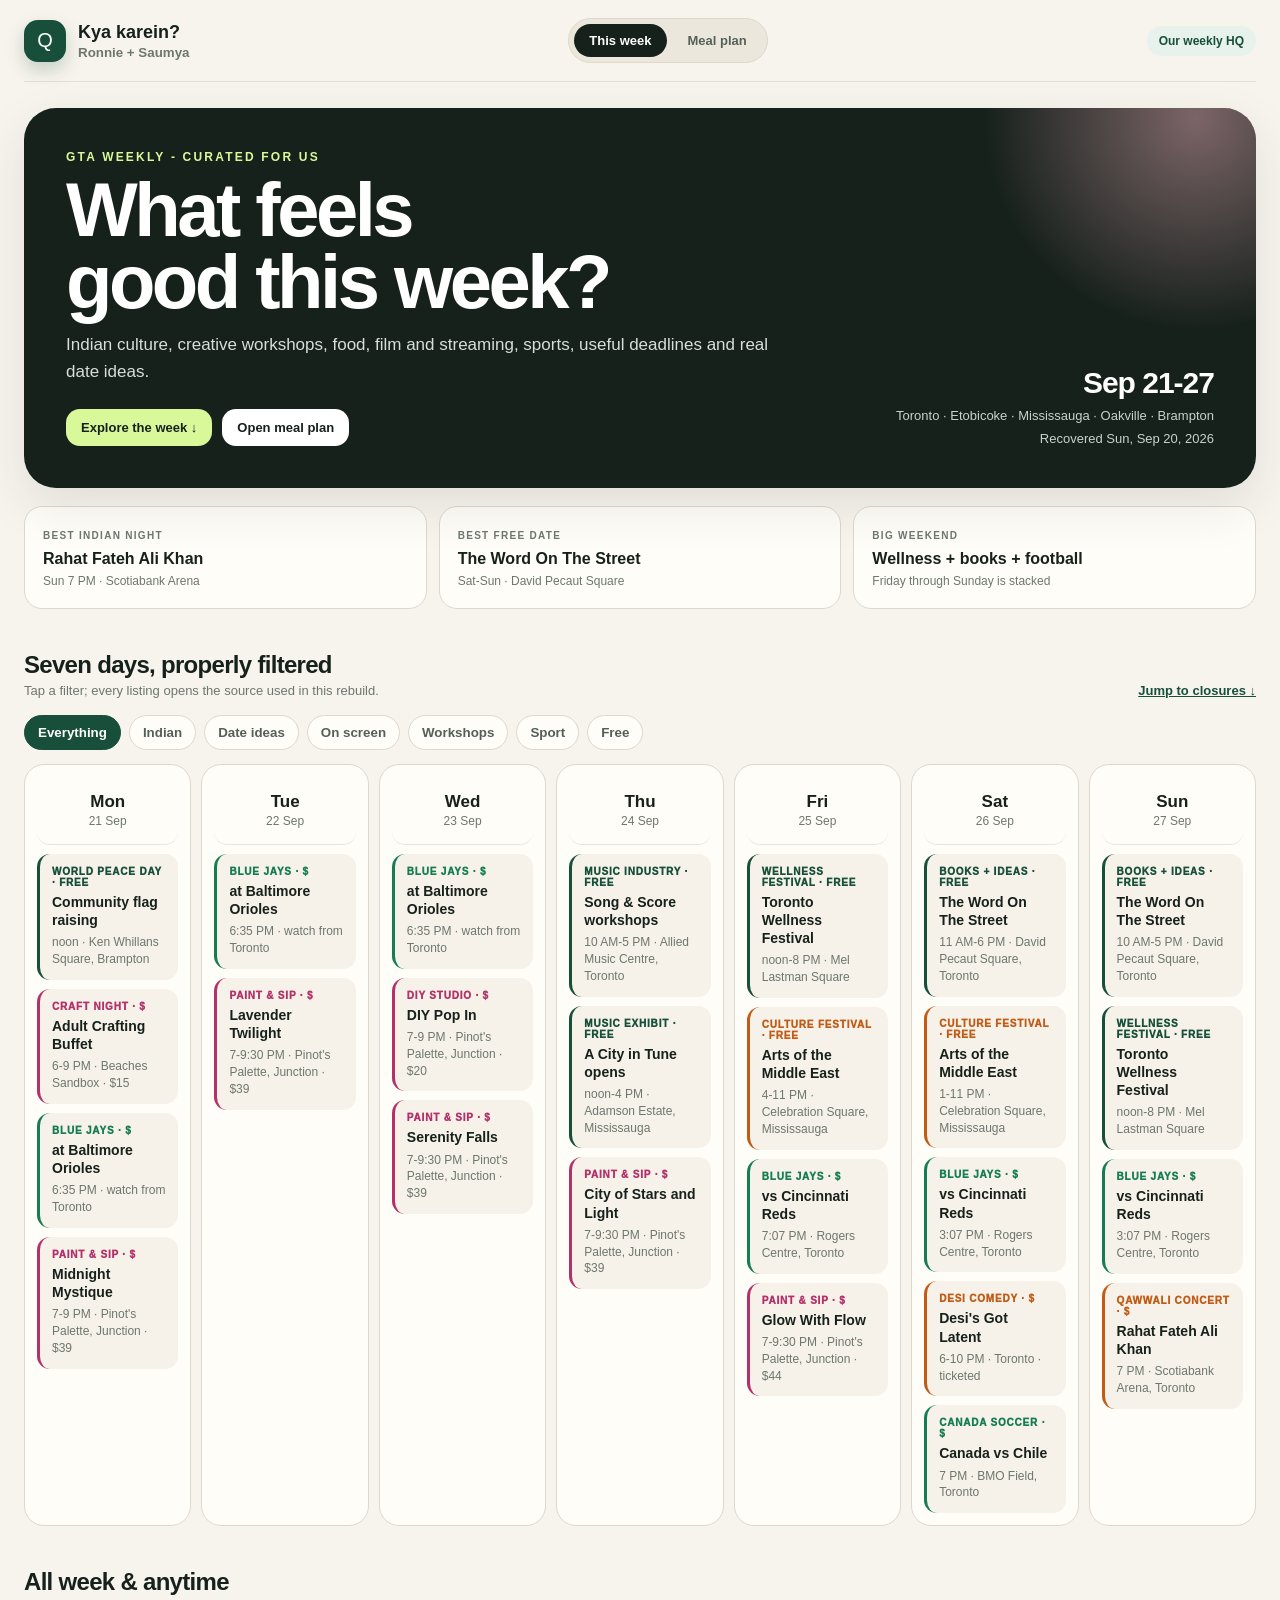
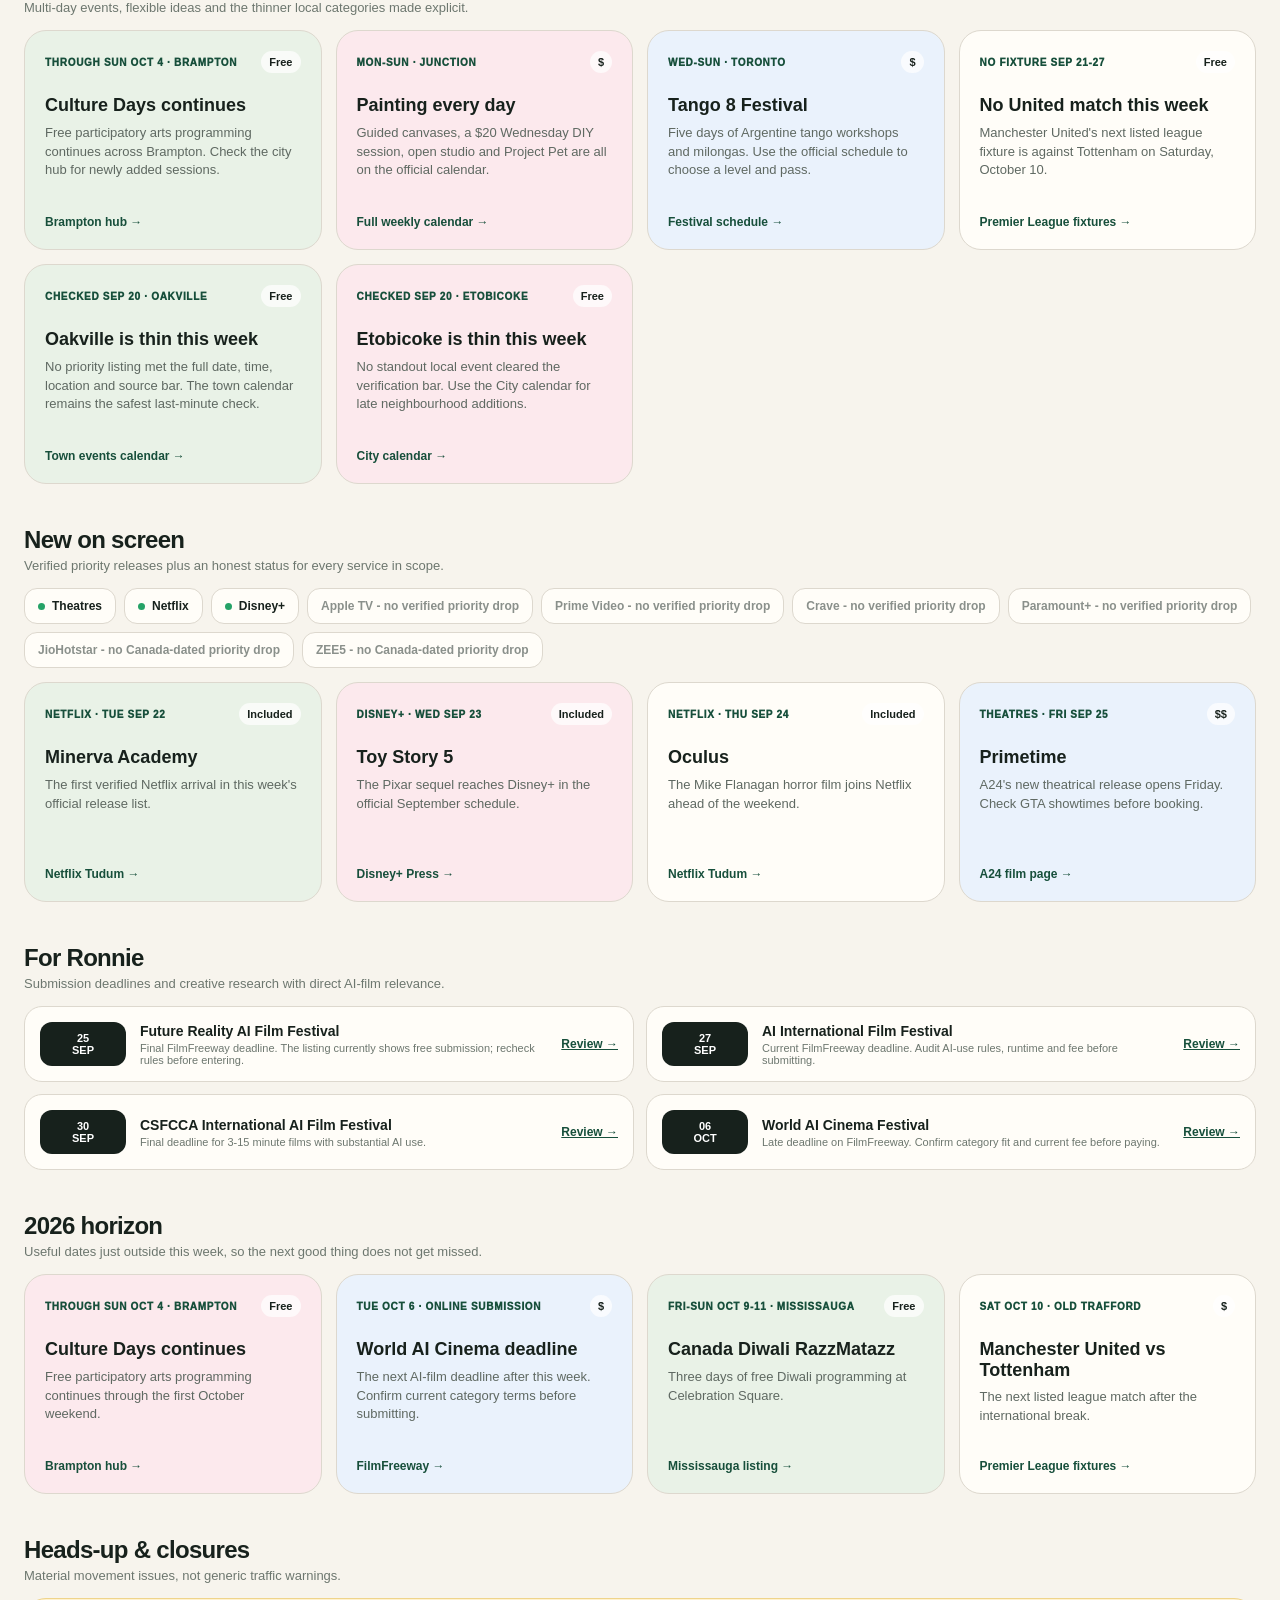
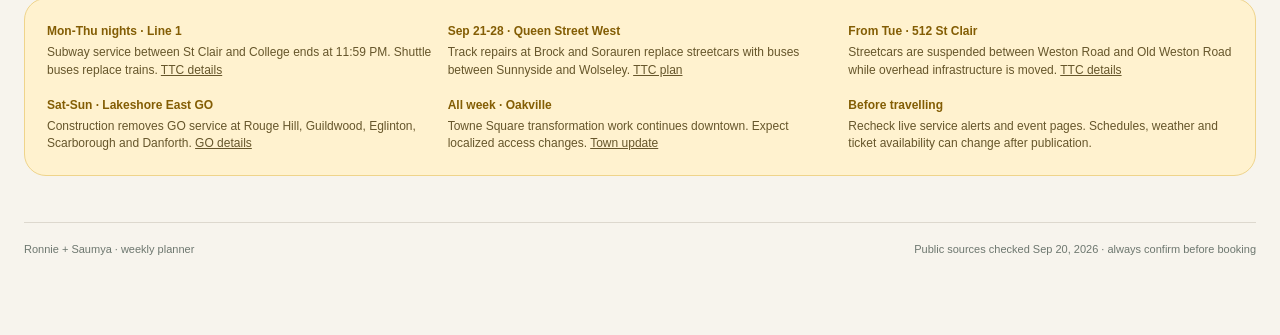
==== commit 920274a4: "Weekly dashboard refresh" ====
--- a/index.html
+++ b/index.html
@@ -2,68 +2,64 @@
 <html lang="en"><head><meta charset="utf-8"><meta name="viewport" content="width=device-width,initial-scale=1"><meta name="robots" content="noindex,nofollow"><title>Kya karein? - Week</title><meta name="description" content="Ronnie and Saumya's GTA week planner."><meta name="theme-color" content="#174f3b"><link rel="manifest" href="manifest.webmanifest"><link rel="apple-touch-icon" href="icons/qeera-192.png"><link rel="stylesheet" href="styles.css"></head>
 <body data-page="week"><main class="shell">
 <nav class="topbar" aria-label="Primary navigation"><a class="brand" href="index.html"><span class="brandmark">Q</span><span><b>Kya karein?</b><small>Ronnie + Saumya</small></span></a><div class="nav"><a class="active" href="index.html">This week</a><a href="meals.html">Meal plan</a></div><span class="privacy">Our weekly HQ</span></nav>
-<header class="hero"><div><div class="eyebrow">GTA weekly - curated for us</div><h1>What feels<br>good this week?</h1><p>Indian culture, creative workshops, food, film and streaming, sports, useful deadlines and real date ideas.</p><div class="hero-actions"><a class="button" href="#calendar">Explore the week ↓</a><a class="button secondary" href="meals.html">Open meal plan</a></div></div><div class="weekstamp"><strong>Sep 14-20</strong><span>Toronto · Etobicoke · Mississauga · Oakville · Brampton</span><span>Refreshed Sat, Sep 12, 2026</span></div></header>
-<section class="pulse" aria-label="This week's pulse"><article class="pulse-card"><small>Best Indian night</small><strong>Shaam-e-Rekhta</strong><span>Sat 5-9 PM · Living Arts Centre</span></article><article class="pulse-card"><small>Best free date</small><strong>ROM Third Tuesday</strong><span>Tue 4-8:30 PM · free with booking</span></article><article class="pulse-card"><small>Big weekend</small><strong>SikhLens + art + Tempo</strong><span>Saturday and Sunday are stacked</span></article></section>
+<header class="hero"><div><div class="eyebrow">GTA weekly - curated for us</div><h1>What feels<br>good this week?</h1><p>Indian culture, creative workshops, food, film and streaming, sports, useful deadlines and real date ideas.</p><div class="hero-actions"><a class="button" href="#calendar">Explore the week ↓</a><a class="button secondary" href="meals.html">Open meal plan</a></div></div><div class="weekstamp"><strong>Sep 21-27</strong><span>Toronto · Etobicoke · Mississauga · Oakville · Brampton</span><span>Recovered Sun, Sep 20, 2026</span></div></header>
+<section class="pulse" aria-label="This week's pulse"><article class="pulse-card"><small>Best Indian night</small><strong>Rahat Fateh Ali Khan</strong><span>Sun 7 PM · Scotiabank Arena</span></article><article class="pulse-card"><small>Best free date</small><strong>The Word On The Street</strong><span>Sat-Sun · David Pecaut Square</span></article><article class="pulse-card"><small>Big weekend</small><strong>Wellness + books + football</strong><span>Friday through Sunday is stacked</span></article></section>
 
 <section class="section" id="calendar"><div class="section-head"><div><h2>Seven days, properly filtered</h2><p>Tap a filter; every listing opens the source used in this rebuild.</p></div><a class="section-link" href="#heads-up">Jump to closures ↓</a></div><div class="filters" role="group" aria-label="Event filters"><button class="filter active" data-filter="all">Everything</button><button class="filter" data-filter="indian">Indian</button><button class="filter" data-filter="date">Date ideas</button><button class="filter" data-filter="screen">On screen</button><button class="filter" data-filter="workshop">Workshops</button><button class="filter" data-filter="sport">Sport</button><button class="filter" data-filter="free">Free</button></div><div class="days">
-<article class="day-card" data-date="2026-09-14"><div class="day-head"><b>Mon</b><span>14 Sep</span></div>
-  <a class="event indian" data-tags="indian date free" href="https://torontosrimahaganapathytemple.com/annual-grand-festival-2026/" target="_blank" rel="noopener"><small>Ganesh festival · Free</small><b>Chariot procession</b><span>10 AM · 468 Gerrard Street East, Toronto</span></a>
-  <a class="event free" data-tags="date workshop free" href="https://www.rom.on.ca/whats-on/events/lassonde-art-trail-artist-talks-lassonde-art-trail-artist-talks-monira-al-qadiri" target="_blank" rel="noopener"><small>Artist talk · Free</small><b>Monira Al Qadiri at ROM</b><span>6:30-8 PM · Eaton Theatre, Royal Ontario Museum</span></a>
-  <a class="event workshop" data-tags="date workshop" href="https://www.pinotspalette.com/toronto/events" target="_blank" rel="noopener"><small>Paint &amp; sip · $</small><b>Mushroom Forest</b><span>7-9 PM · Pinot's Palette, Junction · $39</span></a>
-  <a class="event sport" data-tags="sport date" href="https://www.mlb.com/schedule/2026-09-14" target="_blank" rel="noopener"><small>Blue Jays · $$</small><b>vs Detroit Tigers</b><span>7:07 PM · Rogers Centre, Toronto · Loonie Dogs Night</span></a>
+<article class="day-card" data-date="2026-09-21"><div class="day-head"><b>Mon</b><span>21 Sep</span></div>
+  <a class="event free" data-tags="free" href="https://www.brampton.ca/EN/City-Hall/Protocol-Office/Pages/Community-Flag-Raisings.aspx" target="_blank" rel="noopener"><small>World Peace Day · Free</small><b>Community flag raising</b><span>noon · Ken Whillans Square, Brampton</span></a>
+  <a class="event workshop" data-tags="date workshop" href="https://beachessandbox.com/whats-on.html/event/2026/09/21/1790031600/adult-crafting-buffet/572196" target="_blank" rel="noopener"><small>Craft night · $</small><b>Adult Crafting Buffet</b><span>6-9 PM · Beaches Sandbox · $15</span></a>
+  <a class="event sport" data-tags="sport" href="https://www.mlb.com/bluejays" target="_blank" rel="noopener"><small>Blue Jays · $</small><b>at Baltimore Orioles</b><span>6:35 PM · watch from Toronto</span></a>
+  <a class="event workshop" data-tags="date workshop" href="https://www.pinotspalette.com/toronto/events" target="_blank" rel="noopener"><small>Paint &amp; sip · $</small><b>Midnight Mystique</b><span>7-9 PM · Pinot's Palette, Junction · $39</span></a>
 </article>
-<article class="day-card" data-date="2026-09-15"><div class="day-head"><b>Tue</b><span>15 Sep</span></div>
-  <a class="event free" data-tags="date workshop free" href="https://www.rom.on.ca/whats-on/special-programs/third-tuesday-nights-free" target="_blank" rel="noopener"><small>Museum night · Free</small><b>ROM Third Tuesday Night</b><span>4-8:30 PM · Royal Ontario Museum · advance ticket required</span></a>
-  <a class="event free" data-tags="workshop free" href="https://www.rom.on.ca/whats-on/special-programs/rock-gem-mineral-and-fossil-identification-clinic" target="_blank" rel="noopener"><small>Science clinic · Free</small><b>Rock, gem and fossil ID</b><span>4:30-6 PM · Royal Ontario Museum · RSVP required</span></a>
-  <a class="event indian" data-tags="indian free" href="https://torontosrimahaganapathytemple.com/annual-grand-festival-2026/" target="_blank" rel="noopener"><small>Ganesh festival · Free</small><b>Theertam and flag lowering</b><span>6 PM · 468 Gerrard Street East, Toronto</span></a>
-  <a class="event sport" data-tags="sport date" href="https://www.mlb.com/bluejays" target="_blank" rel="noopener"><small>Blue Jays · $$</small><b>vs Detroit Tigers</b><span>7:07 PM · Rogers Centre, Toronto</span></a>
+<article class="day-card" data-date="2026-09-22"><div class="day-head"><b>Tue</b><span>22 Sep</span></div>
+  <a class="event sport" data-tags="sport" href="https://www.mlb.com/bluejays" target="_blank" rel="noopener"><small>Blue Jays · $</small><b>at Baltimore Orioles</b><span>6:35 PM · watch from Toronto</span></a>
+  <a class="event workshop" data-tags="date workshop" href="https://www.pinotspalette.com/toronto/events" target="_blank" rel="noopener"><small>Paint &amp; sip · $</small><b>Lavender Twilight</b><span>7-9:30 PM · Pinot's Palette, Junction · $39</span></a>
 </article>
-<article class="day-card" data-date="2026-09-16"><div class="day-head"><b>Wed</b><span>16 Sep</span></div>
-  <a class="event sport" data-tags="sport" href="https://www.manutd.com/en/news/manchester-united-4-sabah-0" target="_blank" rel="noopener"><small>Manchester United · $</small><b>vs Brighton, Carabao Cup</b><span>3 PM Toronto · Old Trafford · 8 PM BST kickoff</span></a>
-  <a class="event sport" data-tags="sport date" href="https://www.mlb.com/bluejays" target="_blank" rel="noopener"><small>Blue Jays · $$</small><b>vs Detroit Tigers</b><span>3:07 PM · Rogers Centre, Toronto</span></a>
-  <a class="event indian" data-tags="indian free" href="https://torontosrimahaganapathytemple.com/annual-grand-festival-2026/" target="_blank" rel="noopener"><small>Ganesh festival · Free</small><b>Flower Festival</b><span>6 PM · 468 Gerrard Street East, Toronto</span></a>
-  <a class="event workshop" data-tags="date workshop" href="https://www.pinotspalette.com/toronto/events" target="_blank" rel="noopener"><small>Paint &amp; sip · $</small><b>Midnight Magnolias</b><span>7-9 PM · Pinot's Palette, Junction · $39</span></a>
+<article class="day-card" data-date="2026-09-23"><div class="day-head"><b>Wed</b><span>23 Sep</span></div>
+  <a class="event sport" data-tags="sport" href="https://www.mlb.com/bluejays" target="_blank" rel="noopener"><small>Blue Jays · $</small><b>at Baltimore Orioles</b><span>6:35 PM · watch from Toronto</span></a>
+  <a class="event workshop" data-tags="date workshop" href="https://www.pinotspalette.com/toronto/events" target="_blank" rel="noopener"><small>DIY studio · $</small><b>DIY Pop In</b><span>7-9 PM · Pinot's Palette, Junction · $20</span></a>
+  <a class="event workshop" data-tags="date workshop" href="https://www.pinotspalette.com/toronto/events" target="_blank" rel="noopener"><small>Paint &amp; sip · $</small><b>Serenity Falls</b><span>7-9:30 PM · Pinot's Palette, Junction · $39</span></a>
 </article>
-<article class="day-card" data-date="2026-09-17"><div class="day-head"><b>Thu</b><span>17 Sep</span></div>
-  <a class="event indian" data-tags="indian free" href="https://torontosrimahaganapathytemple.com/annual-grand-festival-2026/" target="_blank" rel="noopener"><small>Temple festival · Free</small><b>Kaala Bhairava pooja</b><span>7 PM · 468 Gerrard Street East, Toronto</span></a>
-  <a class="event workshop" data-tags="date workshop" href="https://www.pinotspalette.com/toronto/events" target="_blank" rel="noopener"><small>Paint date · $</small><b>Carved in Love</b><span>7-9:30 PM · Pinot's Palette, Junction · $39</span></a>
-  <a class="event screen" data-tags="screen" href="https://www.bellmedia.ca/the-lede/press/ctv-unveils-powerhouse-2026-fall-schedule/" target="_blank" rel="noopener"><small>Crave · Included $</small><b>The Traitors: New Blood</b><span>8 PM · CTV2, then available on Crave</span></a>
+<article class="day-card" data-date="2026-09-24"><div class="day-head"><b>Thu</b><span>24 Sep</span></div>
+  <a class="event free" data-tags="date workshop free" href="https://songandscore.ca/" target="_blank" rel="noopener"><small>Music industry · Free</small><b>Song &amp; Score workshops</b><span>10 AM-5 PM · Allied Music Centre, Toronto</span></a>
+  <a class="event free" data-tags="date free" href="https://www.mississauga.ca/events-and-attractions/events-calendar/a-city-in-tune-mississaugas-greatest-hits/?eventdate=2026-11-20T19%253A00%253A00&amp;schedule=26093" target="_blank" rel="noopener"><small>Music exhibit · Free</small><b>A City in Tune opens</b><span>noon-4 PM · Adamson Estate, Mississauga</span></a>
+  <a class="event workshop" data-tags="date workshop" href="https://www.pinotspalette.com/toronto/events" target="_blank" rel="noopener"><small>Paint &amp; sip · $</small><b>City of Stars and Light</b><span>7-9:30 PM · Pinot's Palette, Junction · $39</span></a>
 </article>
-<article class="day-card" data-date="2026-09-18"><div class="day-head"><b>Fri</b><span>18 Sep</span></div>
-  <a class="event workshop" data-tags="date workshop" href="https://www.pinotspalette.com/toronto/events" target="_blank" rel="noopener"><small>Paint &amp; sip · $$</small><b>Toronto Skyline at Sunset</b><span>7-9 PM · Pinot's Palette, Junction · $44</span></a>
-  <a class="event sport" data-tags="sport date" href="https://www.ticketmaster.ca/toronto-tempo-vs-indiana-fever-toronto-ontario-09-18-2026/event/1000647296F5931B" target="_blank" rel="noopener"><small>Toronto Tempo · $$</small><b>vs Indiana Fever</b><span>7:30 PM · Coca-Cola Coliseum, Toronto</span></a>
-  <a class="event indian" data-tags="indian date" href="https://www.livenation.com/event/177Zv0G62Z6WW_C/punjabi-virsa-radio-and-television-inc-presents-hans-raj-hans-live" target="_blank" rel="noopener"><small>Punjabi + Hindi concert · $$$</small><b>Hans Raj Hans Live</b><span>8 PM · Living Arts Centre, Mississauga</span></a>
+<article class="day-card" data-date="2026-09-25"><div class="day-head"><b>Fri</b><span>25 Sep</span></div>
+  <a class="event free" data-tags="date free" href="https://torontowellnessfestival.com/" target="_blank" rel="noopener"><small>Wellness festival · Free</small><b>Toronto Wellness Festival</b><span>noon-8 PM · Mel Lastman Square</span></a>
+  <a class="event indian" data-tags="indian date free" href="https://www.mississauga.ca/events-and-attractions/events-calendar/the-3rd-annual-of-arts-of-the-middle-east-fes/?eventdate=2026-09-25T16%253A00%253A00&amp;schedule=23469" target="_blank" rel="noopener"><small>Culture festival · Free</small><b>Arts of the Middle East</b><span>4-11 PM · Celebration Square, Mississauga</span></a>
+  <a class="event sport" data-tags="sport date" href="https://www.mlb.com/bluejays" target="_blank" rel="noopener"><small>Blue Jays · $</small><b>vs Cincinnati Reds</b><span>7:07 PM · Rogers Centre, Toronto</span></a>
+  <a class="event workshop" data-tags="date workshop" href="https://www.pinotspalette.com/toronto/events" target="_blank" rel="noopener"><small>Paint &amp; sip · $</small><b>Glow With Flow</b><span>7-9:30 PM · Pinot's Palette, Junction · $44</span></a>
 </article>
-<article class="day-card" data-date="2026-09-19"><div class="day-head"><b>Sat</b><span>19 Sep</span></div>
-  <a class="event free" data-tags="date workshop free" href="https://www.mississauga.ca/events-and-attractions/events-calendar/art-in-the-park-2026/?eventdate=2026-09-19T10%3A00%3A00&amp;schedule=25890" target="_blank" rel="noopener"><small>Art market · Free</small><b>Art in the Park</b><span>10 AM-4 PM · Riverwood, Mississauga</span></a>
-  <a class="event free" data-tags="date workshop free" href="https://tickets.brampton.ca/online/default.asp?BOparam%3A%3AWScontent%3A%3AloadArticle%3A%3Aarticle_id=CA29F9E3-0961-4037-80B3-E4AF76E0CAC0" target="_blank" rel="noopener"><small>Arts birthday · Free</small><b>20 Years in Bloom</b><span>11 AM-6 PM · The Rose, downtown Brampton</span></a>
-  <a class="event indian" data-tags="indian date free" href="https://tickets.brampton.ca/Online/default.asp?BOparam%3A%3AWScontent%3A%3AloadArticle%3A%3Aarticle_id=89F94FCB-F83F-4FFD-8774-5A08CEAA1255" target="_blank" rel="noopener"><small>Sikh arts + film · Free</small><b>SikhLens Canada</b><span>2-8 PM · Lester B. Pearson Theatre, Brampton</span></a>
-  <a class="event indian" data-tags="indian date" href="https://www.mississauga.ca/events-and-attractions/events-calendar/shaam-e-rekhta-toronto/?eventdate=2026-09-19T17" target="_blank" rel="noopener"><small>Urdu + Sufi theatre · $$$</small><b>Shaam-e-Rekhta</b><span>5-9 PM · Living Arts Centre, Mississauga · from $89</span></a>
-  <a class="event sport" data-tags="sport" href="https://www.torontofc.ca/news/toronto-fc-announce-schedule-for-the-2026-mls-season" target="_blank" rel="noopener"><small>Toronto FC · $</small><b>at St. Louis CITY SC</b><span>8:30 PM Toronto · Energizer Park · Apple TV</span></a>
+<article class="day-card" data-date="2026-09-26"><div class="day-head"><b>Sat</b><span>26 Sep</span></div>
+  <a class="event free" data-tags="date workshop free" href="https://toronto.thewordonthestreet.ca/event-directory/annual-festival/2026-festival/" target="_blank" rel="noopener"><small>Books + ideas · Free</small><b>The Word On The Street</b><span>11 AM-6 PM · David Pecaut Square, Toronto</span></a>
+  <a class="event indian" data-tags="indian date free" href="https://www.mississauga.ca/events-and-attractions/events-calendar/the-3rd-annual-of-arts-of-the-middle-east-fes/?eventdate=2026-09-25T16%253A00%253A00&amp;schedule=23469" target="_blank" rel="noopener"><small>Culture festival · Free</small><b>Arts of the Middle East</b><span>1-11 PM · Celebration Square, Mississauga</span></a>
+  <a class="event sport" data-tags="sport date" href="https://www.mlb.com/bluejays" target="_blank" rel="noopener"><small>Blue Jays · $</small><b>vs Cincinnati Reds</b><span>3:07 PM · Rogers Centre, Toronto</span></a>
+  <a class="event indian" data-tags="indian date" href="https://www.eventbrite.ca/e/extra-show-added-desis-got-latent-a-live-comedy-talent-show-in-toronto-tickets-2001284979246" target="_blank" rel="noopener"><small>Desi comedy · $</small><b>Desi's Got Latent</b><span>6-10 PM · Toronto · ticketed</span></a>
+  <a class="event sport" data-tags="sport date" href="https://news.canadasoccer.com/the-homecoming-canmnt-to-play-chile-and-peru-this-september-and-october-in-canada" target="_blank" rel="noopener"><small>Canada Soccer · $</small><b>Canada vs Chile</b><span>7 PM · BMO Field, Toronto</span></a>
 </article>
-<article class="day-card" data-date="2026-09-20"><div class="day-head"><b>Sun</b><span>20 Sep</span></div>
-  <a class="event free" data-tags="date workshop free" href="https://www.mississauga.ca/events-and-attractions/events-calendar/art-in-the-park-2026/?eventdate=2026-09-19T10%3A00%3A00&amp;schedule=25890" target="_blank" rel="noopener"><small>Art market · Free</small><b>Art in the Park</b><span>10 AM-4 PM · Riverwood, Mississauga</span></a>
-  <a class="event free" data-tags="date free" href="https://www.mississauga.ca/events-and-attractions/events-calendar/legend-of-the-museum-comic-book-and-exhibitio/?eventdate=2026-09-20T12%3A00%3A00" target="_blank" rel="noopener"><small>Comic + museum · Free</small><b>Legend of the Museum</b><span>Noon-4 PM · Bradley Museum, Mississauga</span></a>
-  <a class="event sport" data-tags="sport date" href="https://www.ticketmaster.ca/toronto-tempo-tickets/artist/3157229?home_away=home" target="_blank" rel="noopener"><small>Toronto Tempo · $$</small><b>vs New York Liberty</b><span>3 PM · Coca-Cola Coliseum, Toronto</span></a>
-  <a class="event workshop" data-tags="date workshop" href="https://www.pinotspalette.com/toronto/events" target="_blank" rel="noopener"><small>Paint + wood tray · $$</small><b>Sunflower Serving Tray</b><span>3-5 PM · Pinot's Palette, Junction · $49</span></a>
-  <a class="event" data-tags="date" href="https://www.torontochocolatefestival.com/events/the-chocolate-ball/" target="_blank" rel="noopener"><small>Food cruise · $$$</small><b>The Chocolate Ball</b><span>4-8 PM · River Gambler, 176 Cherry Street, Toronto</span></a>
+<article class="day-card" data-date="2026-09-27"><div class="day-head"><b>Sun</b><span>27 Sep</span></div>
+  <a class="event free" data-tags="date workshop free" href="https://toronto.thewordonthestreet.ca/event-directory/annual-festival/2026-festival/" target="_blank" rel="noopener"><small>Books + ideas · Free</small><b>The Word On The Street</b><span>10 AM-5 PM · David Pecaut Square, Toronto</span></a>
+  <a class="event free" data-tags="date free" href="https://torontowellnessfestival.com/" target="_blank" rel="noopener"><small>Wellness festival · Free</small><b>Toronto Wellness Festival</b><span>noon-8 PM · Mel Lastman Square</span></a>
+  <a class="event sport" data-tags="sport date" href="https://www.mlb.com/bluejays" target="_blank" rel="noopener"><small>Blue Jays · $</small><b>vs Cincinnati Reds</b><span>3:07 PM · Rogers Centre, Toronto</span></a>
+  <a class="event indian" data-tags="indian date" href="https://www.ticketmaster.ca/rahat-fateh-ali-khan-tickets/artist/1273790" target="_blank" rel="noopener"><small>Qawwali concert · $</small><b>Rahat Fateh Ali Khan</b><span>7 PM · Scotiabank Arena, Toronto</span></a>
 </article></div></section>
 
 <section class="section"><div class="section-head"><div><h2>All week &amp; anytime</h2><p>Multi-day events, flexible ideas and the thinner local categories made explicit.</p></div></div><div class="grid">
-  <a class="feature-card" href="https://www.ticketmaster.ca/tiff" target="_blank" rel="noopener"><div class="feature-top"><span class="tag">Through Sun Sep 20 · downtown Toronto</span><span class="price">$$</span></div><h3>Toronto International Film Festival</h3><p>The final TIFF week. Use the official hub for screening times, ticket availability and late additions.</p><span class="source">TIFF tickets →</span></a>
-  <a class="feature-card tint-green" href="https://www1.brampton.ca/EN/Arts-Culture-Tourism/Cultural-Services/Pages/Culture-Days.aspx" target="_blank" rel="noopener"><div class="feature-top"><span class="tag">From Fri Sep 18 · Brampton</span><span class="price">Free</span></div><h3>Culture Days begins</h3><p>Brampton's free arts season launches Friday. The official hub is still adding programs close to opening day.</p><span class="source">Brampton hub →</span></a>
-  <a class="feature-card tint-pink" href="https://www.pinotspalette.com/toronto/events" target="_blank" rel="noopener"><div class="feature-top"><span class="tag">Mon-Sun · Junction</span><span class="price">$</span></div><h3>Painting every day</h3><p>Guided canvases from $35-$44, a $20 Wednesday DIY session, and $25 Sunday open studio.</p><span class="source">Full weekly calendar →</span></a>
-  <a class="feature-card tint-blue" href="https://www.sofarsounds.com/cities/toronto" target="_blank" rel="noopener"><div class="feature-top"><span class="tag">Rolling drops · Toronto</span><span class="price">$$</span></div><h3>Sofar watchlist</h3><p>No official Toronto listing with complete time, venue and price was verifiable for Sep 14-20. Check the city feed before making plans.</p><span class="source">Official Toronto feed →</span></a>
-  <a class="feature-card tint-green" href="https://www.oakville.ca/events/" target="_blank" rel="noopener"><div class="feature-top"><span class="tag">Checked Sep 12 · Oakville</span><span class="price">Free</span></div><h3>Oakville is thin this week</h3><p>No priority listing met the full date, time, location and source bar. The town calendar remains the safest last-minute check.</p><span class="source">Town events calendar →</span></a>
-  <a class="feature-card tint-pink" href="https://www.toronto.ca/explore-enjoy/festivals-events/festivals-events-calendar/" target="_blank" rel="noopener"><div class="feature-top"><span class="tag">Checked Sep 12 · Etobicoke</span><span class="price">Free</span></div><h3>Etobicoke is thin this week</h3><p>No standout local event cleared the verification bar. Use the City calendar for late neighbourhood additions.</p><span class="source">City calendar →</span></a>
+  <a class="feature-card tint-green" href="https://www.brampton.ca/EN/Arts-Culture-Tourism/Cultural-Services/Pages/Culture-Days.aspx" target="_blank" rel="noopener"><div class="feature-top"><span class="tag">Through Sun Oct 4 · Brampton</span><span class="price">Free</span></div><h3>Culture Days continues</h3><p>Free participatory arts programming continues across Brampton. Check the city hub for newly added sessions.</p><span class="source">Brampton hub →</span></a>
+  <a class="feature-card tint-pink" href="https://www.pinotspalette.com/toronto/events" target="_blank" rel="noopener"><div class="feature-top"><span class="tag">Mon-Sun · Junction</span><span class="price">$</span></div><h3>Painting every day</h3><p>Guided canvases, a $20 Wednesday DIY session, open studio and Project Pet are all on the official calendar.</p><span class="source">Full weekly calendar →</span></a>
+  <a class="feature-card tint-blue" href="https://tango8fest.com/schedule" target="_blank" rel="noopener"><div class="feature-top"><span class="tag">Wed-Sun · Toronto</span><span class="price">$</span></div><h3>Tango 8 Festival</h3><p>Five days of Argentine tango workshops and milongas. Use the official schedule to choose a level and pass.</p><span class="source">Festival schedule →</span></a>
+  <a class="feature-card" href="https://www.premierleague.com/en/news/4675130" target="_blank" rel="noopener"><div class="feature-top"><span class="tag">No fixture Sep 21-27</span><span class="price">Free</span></div><h3>No United match this week</h3><p>Manchester United's next listed league fixture is against Tottenham on Saturday, October 10.</p><span class="source">Premier League fixtures →</span></a>
+  <a class="feature-card tint-green" href="https://www.oakville.ca/events/" target="_blank" rel="noopener"><div class="feature-top"><span class="tag">Checked Sep 20 · Oakville</span><span class="price">Free</span></div><h3>Oakville is thin this week</h3><p>No priority listing met the full date, time, location and source bar. The town calendar remains the safest last-minute check.</p><span class="source">Town events calendar →</span></a>
+  <a class="feature-card tint-pink" href="https://www.toronto.ca/explore-enjoy/festivals-events/festivals-events-calendar/" target="_blank" rel="noopener"><div class="feature-top"><span class="tag">Checked Sep 20 · Etobicoke</span><span class="price">Free</span></div><h3>Etobicoke is thin this week</h3><p>No standout local event cleared the verification bar. Use the City calendar for late neighbourhood additions.</p><span class="source">City calendar →</span></a>
 </div></section>
 
-<section class="section"><div class="section-head"><div><h2>New on screen</h2><p>Verified priority releases plus an honest status for every service in scope.</p></div></div><div class="platforms" aria-label="Streaming services checked"><span class="platform live">Theatres</span><span class="platform live">Netflix</span><span class="platform live">Apple TV</span><span class="platform live">Crave</span><span class="platform live">Paramount+</span><span class="platform quiet">Prime Video - no verified priority drop</span><span class="platform quiet">Disney+ - no verified priority drop</span><span class="platform quiet">JioHotstar - no Canada-dated priority drop</span><span class="platform quiet">ZEE5 - no Canada-dated priority drop</span></div><div class="grid" style="margin-top:14px">
-  <a class="feature-card tint-blue" href="https://www.sony.com/en/SonyInfo/blog/2026/05/19/" target="_blank" rel="noopener"><div class="feature-top"><span class="tag">Theatres · Fri Sep 18 · check GTA showtimes</span><span class="price">$$</span></div><h3>Resident Evil</h3><p>The verified wide English-language theatrical opening. No new Hindi or Punjabi GTA opening cleared the official-booking bar in this pass.</p><span class="source">Sony release details →</span></a>
-  <a class="feature-card tint-green" href="https://www.netflix.com/tudum/articles/best-of-the-best-plot-cast-release-date-news" target="_blank" rel="noopener"><div class="feature-top"><span class="tag">Netflix · Fri Sep 18</span><span class="price">Included</span></div><h3>Best of the Best</h3><p>A Bollywood-fusion dance comedy with Maitreyi Ramakrishnan, Priyanka Kedia and Hasan Minhaj.</p><span class="source">Netflix Tudum →</span></a>
-  <a class="feature-card tint-pink" href="https://www.apple.com/tv-pr/originals/slow-horses/" target="_blank" rel="noopener"><div class="feature-top"><span class="tag">Apple TV · Wed Sep 16</span><span class="price">Included</span></div><h3>Slow Horses, season 6</h3><p>Gary Oldman's MI5 spy drama returns for its sixth season.</p><span class="source">Apple TV Press →</span></a>
-  <a class="feature-card" href="https://www.bellmedia.ca/the-lede/press/ctv-unveils-powerhouse-2026-fall-schedule/" target="_blank" rel="noopener"><div class="feature-top"><span class="tag">Crave · Thu Sep 17</span><span class="price">Included</span></div><h3>The Traitors: New Blood</h3><p>The civilian-led edition premieres at 8 PM on CTV2 and joins Crave.</p><span class="source">Bell Media schedule →</span></a>
-  <a class="feature-card tint-blue" href="https://www.paramountpressexpress.com/comedy-central/shows/south-park/releases/?view=112892" target="_blank" rel="noopener"><div class="feature-top"><span class="tag">Paramount+ · Thu Sep 17</span><span class="price">Included</span></div><h3>South Park, season 29</h3><p>New episodes stream in Canada the day after the Wednesday Comedy Central premiere.</p><span class="source">Paramount release →</span></a>
+<section class="section"><div class="section-head"><div><h2>New on screen</h2><p>Verified priority releases plus an honest status for every service in scope.</p></div></div><div class="platforms" aria-label="Streaming services checked"><span class="platform live">Theatres</span><span class="platform live">Netflix</span><span class="platform live">Disney+</span><span class="platform quiet">Apple TV - no verified priority drop</span><span class="platform quiet">Prime Video - no verified priority drop</span><span class="platform quiet">Crave - no verified priority drop</span><span class="platform quiet">Paramount+ - no verified priority drop</span><span class="platform quiet">JioHotstar - no Canada-dated priority drop</span><span class="platform quiet">ZEE5 - no Canada-dated priority drop</span></div><div class="grid" style="margin-top:14px">
+  <a class="feature-card tint-green" href="https://www.netflix.com/tudum/articles/new-on-netflix?lv=true" target="_blank" rel="noopener"><div class="feature-top"><span class="tag">Netflix · Tue Sep 22</span><span class="price">Included</span></div><h3>Minerva Academy</h3><p>The first verified Netflix arrival in this week's official release list.</p><span class="source">Netflix Tudum →</span></a>
+  <a class="feature-card tint-pink" href="https://press.disneyplus.com/news/next-on-disney-plus-september-2026" target="_blank" rel="noopener"><div class="feature-top"><span class="tag">Disney+ · Wed Sep 23</span><span class="price">Included</span></div><h3>Toy Story 5</h3><p>The Pixar sequel reaches Disney+ in the official September schedule.</p><span class="source">Disney+ Press →</span></a>
+  <a class="feature-card" href="https://www.netflix.com/tudum/articles/new-on-netflix?lv=true" target="_blank" rel="noopener"><div class="feature-top"><span class="tag">Netflix · Thu Sep 24</span><span class="price">Included</span></div><h3>Oculus</h3><p>The Mike Flanagan horror film joins Netflix ahead of the weekend.</p><span class="source">Netflix Tudum →</span></a>
+  <a class="feature-card tint-blue" href="https://a24films.com/films/primetime" target="_blank" rel="noopener"><div class="feature-top"><span class="tag">Theatres · Fri Sep 25</span><span class="price">$$</span></div><h3>Primetime</h3><p>A24's new theatrical release opens Friday. Check GTA showtimes before booking.</p><span class="source">A24 film page →</span></a>
 </div></section>
 
 <section class="section"><div class="section-head"><div><h2>For Ronnie</h2><p>Submission deadlines and creative research with direct AI-film relevance.</p></div></div><div class="deadline-list">
@@ -74,17 +70,18 @@
 </div></section>
 
 <section class="section"><div class="section-head"><div><h2>2026 horizon</h2><p>Useful dates just outside this week, so the next good thing does not get missed.</p></div></div><div class="grid">
-  <a class="feature-card tint-green" href="https://filmfreeway.com/FutureRealityAIFilmFestival" target="_blank" rel="noopener"><div class="feature-top"><span class="tag">Fri Sep 25 · online submission</span><span class="price">Free</span></div><h3>Future Reality final deadline</h3><p>The closest AI-film deadline after this week. Recheck eligibility before submitting.</p><span class="source">FilmFreeway →</span></a>
-  <a class="feature-card tint-blue" href="https://www.mlb.com/bluejays" target="_blank" rel="noopener"><div class="feature-top"><span class="tag">Fri-Sun Sep 25-27 · Rogers Centre</span><span class="price">$$</span></div><h3>Blue Jays fan weekend</h3><p>Toronto returns home for a three-game Cincinnati series and Fan Appreciation weekend.</p><span class="source">Blue Jays schedule →</span></a>
-  <a class="feature-card tint-pink" href="https://www1.brampton.ca/EN/Arts-Culture-Tourism/Cultural-Services/Pages/Culture-Days.aspx" target="_blank" rel="noopener"><div class="feature-top"><span class="tag">Through Sun Oct 4 · Brampton</span><span class="price">Free</span></div><h3>Culture Days continues</h3><p>Free participatory arts programming continues across Brampton after opening weekend.</p><span class="source">Brampton hub →</span></a>
+  <a class="feature-card tint-pink" href="https://www.brampton.ca/EN/Arts-Culture-Tourism/Cultural-Services/Pages/Culture-Days.aspx" target="_blank" rel="noopener"><div class="feature-top"><span class="tag">Through Sun Oct 4 · Brampton</span><span class="price">Free</span></div><h3>Culture Days continues</h3><p>Free participatory arts programming continues through the first October weekend.</p><span class="source">Brampton hub →</span></a>
+  <a class="feature-card tint-blue" href="https://filmfreeway.com/WorldAICinemaFestival" target="_blank" rel="noopener"><div class="feature-top"><span class="tag">Tue Oct 6 · online submission</span><span class="price">$</span></div><h3>World AI Cinema deadline</h3><p>The next AI-film deadline after this week. Confirm current category terms before submitting.</p><span class="source">FilmFreeway →</span></a>
+  <a class="feature-card tint-green" href="https://www.mississauga.ca/events-and-attractions/events-calendar/canada-diwali-razzmatazz-2026/?eventdate=2026-10-09T17%253A00%253A00&amp;schedule=26101" target="_blank" rel="noopener"><div class="feature-top"><span class="tag">Fri-Sun Oct 9-11 · Mississauga</span><span class="price">Free</span></div><h3>Canada Diwali RazzMatazz</h3><p>Three days of free Diwali programming at Celebration Square.</p><span class="source">Mississauga listing →</span></a>
+  <a class="feature-card" href="https://www.premierleague.com/en/news/4675130" target="_blank" rel="noopener"><div class="feature-top"><span class="tag">Sat Oct 10 · Old Trafford</span><span class="price">$</span></div><h3>Manchester United vs Tottenham</h3><p>The next listed league match after the international break.</p><span class="source">Premier League fixtures →</span></a>
 </div></section>
 
 <section class="section" id="heads-up"><div class="section-head"><div><h2>Heads-up &amp; closures</h2><p>Material movement issues, not generic traffic warnings.</p></div></div><div class="heads-up"><div class="heads-grid">
-  <div class="heads-item"><b>Mon-Tue · TIFF King Street diversions</b><p>King streetcars divert from 3 PM to 11:59 PM around the festival zone. <a href="https://www.ttc.ca/riding-the-ttc/Updates/TTC-service-changes-due-to-the-Toronto-International-Film-Festival" target="_blank" rel="noopener">TTC details</a></p></div>
-  <div class="heads-item"><b>Mon-Fri nights · Line 1</b><p>Subway service between St Clair and College ends at 11:59 PM. Shuttle buses replace trains. <a href="https://www.ttc.ca/riding-the-ttc/Updates/TTC-service-changes-due-to-the-Toronto-International-Film-Festival" target="_blank" rel="noopener">TTC plan</a></p></div>
-  <div class="heads-item"><b>Fri night-Sun · Line 1 closure</b><p>The same St Clair to College section closes from 11:59 PM Friday through end of service Sunday. <a href="https://www.ttc.ca/riding-the-ttc/Updates/TTC-service-changes-due-to-the-Toronto-International-Film-Festival" target="_blank" rel="noopener">Shuttle details</a></p></div>
-  <div class="heads-item"><b>All week · 512 St Clair</b><p>Streetcars turn back at Lansdowne. Replacement buses run between Gunns Loop and Lansdowne. <a href="https://www.ttc.ca/service-advisories/construction-notices/Overhead-Infrastructure-Removal-and-Reinstatement-at-the-St-Clair-Avenue-West-Rail-Bridge" target="_blank" rel="noopener">TTC details</a></p></div>
-  <div class="heads-item"><b>From week of Sep 14 · Oakville</b><p>Towne Square transformation construction begins downtown. Expect localized access changes. <a href="https://www.oakville.ca/parks-recreation-culture/parks-gardens-trails/parks/park-planning-projects/towne-square/" target="_blank" rel="noopener">Town update</a></p></div>
-  <div class="heads-item"><b>GO status</b><p>No material planned GO outage was confirmed for this pass. Recheck <a href="https://www.gotransit.com/en/find-a-station-or-stop/un/service-alerts" target="_blank" rel="noopener">live GO alerts</a> before travelling.</p></div>
+  <div class="heads-item"><b>Mon-Thu nights · Line 1</b><p>Subway service between St Clair and College ends at 11:59 PM. Shuttle buses replace trains. <a href="https://www.ttc.ca/service-advisories/subway-service/Line-1-St-Clair-to-College-Nightly-early-closures-Sept-21-to-24-2026" target="_blank" rel="noopener">TTC details</a></p></div>
+  <div class="heads-item"><b>Sep 21-28 · Queen Street West</b><p>Track repairs at Brock and Sorauren replace streetcars with buses between Sunnyside and Wolseley. <a href="https://www.ttc.ca/service-advisories/construction-notices/Queen-and-Brock-and-Sorauren-Ave" target="_blank" rel="noopener">TTC plan</a></p></div>
+  <div class="heads-item"><b>From Tue · 512 St Clair</b><p>Streetcars are suspended between Weston Road and Old Weston Road while overhead infrastructure is moved. <a href="https://www.ttc.ca/service-advisories/construction-notices/Overhead-Infrastructure-Removal-and-Reinstatement-at-the-St-Clair-Avenue-West-Rail-Bridge" target="_blank" rel="noopener">TTC details</a></p></div>
+  <div class="heads-item"><b>Sat-Sun · Lakeshore East GO</b><p>Construction removes GO service at Rouge Hill, Guildwood, Eglinton, Scarborough and Danforth. <a href="https://www.gotransit.com/en/the-future-and-go/construction-notices/lakeshore-east-construction" target="_blank" rel="noopener">GO details</a></p></div>
+  <div class="heads-item"><b>All week · Oakville</b><p>Towne Square transformation work continues downtown. Expect localized access changes. <a href="https://www.oakville.ca/town-hall/news-notices/2026-news-releases-archive/towne-square-transformation-to-revitalize-the-heart-of-downtown-oakville/" target="_blank" rel="noopener">Town update</a></p></div>
+  <div class="heads-item"><b>Before travelling</b><p>Recheck live service alerts and event pages. Schedules, weather and ticket availability can change after publication.</p></div>
 </div></div></section>
-<footer class="footer"><span>Ronnie + Saumya · weekly planner</span><span>Public sources checked Sep 12, 2026 · always confirm before booking</span></footer></main><script src="app.js"></script></body></html>
+<footer class="footer"><span>Ronnie + Saumya · weekly planner</span><span>Public sources checked Sep 20, 2026 · always confirm before booking</span></footer></main><script src="app.js"></script></body></html>
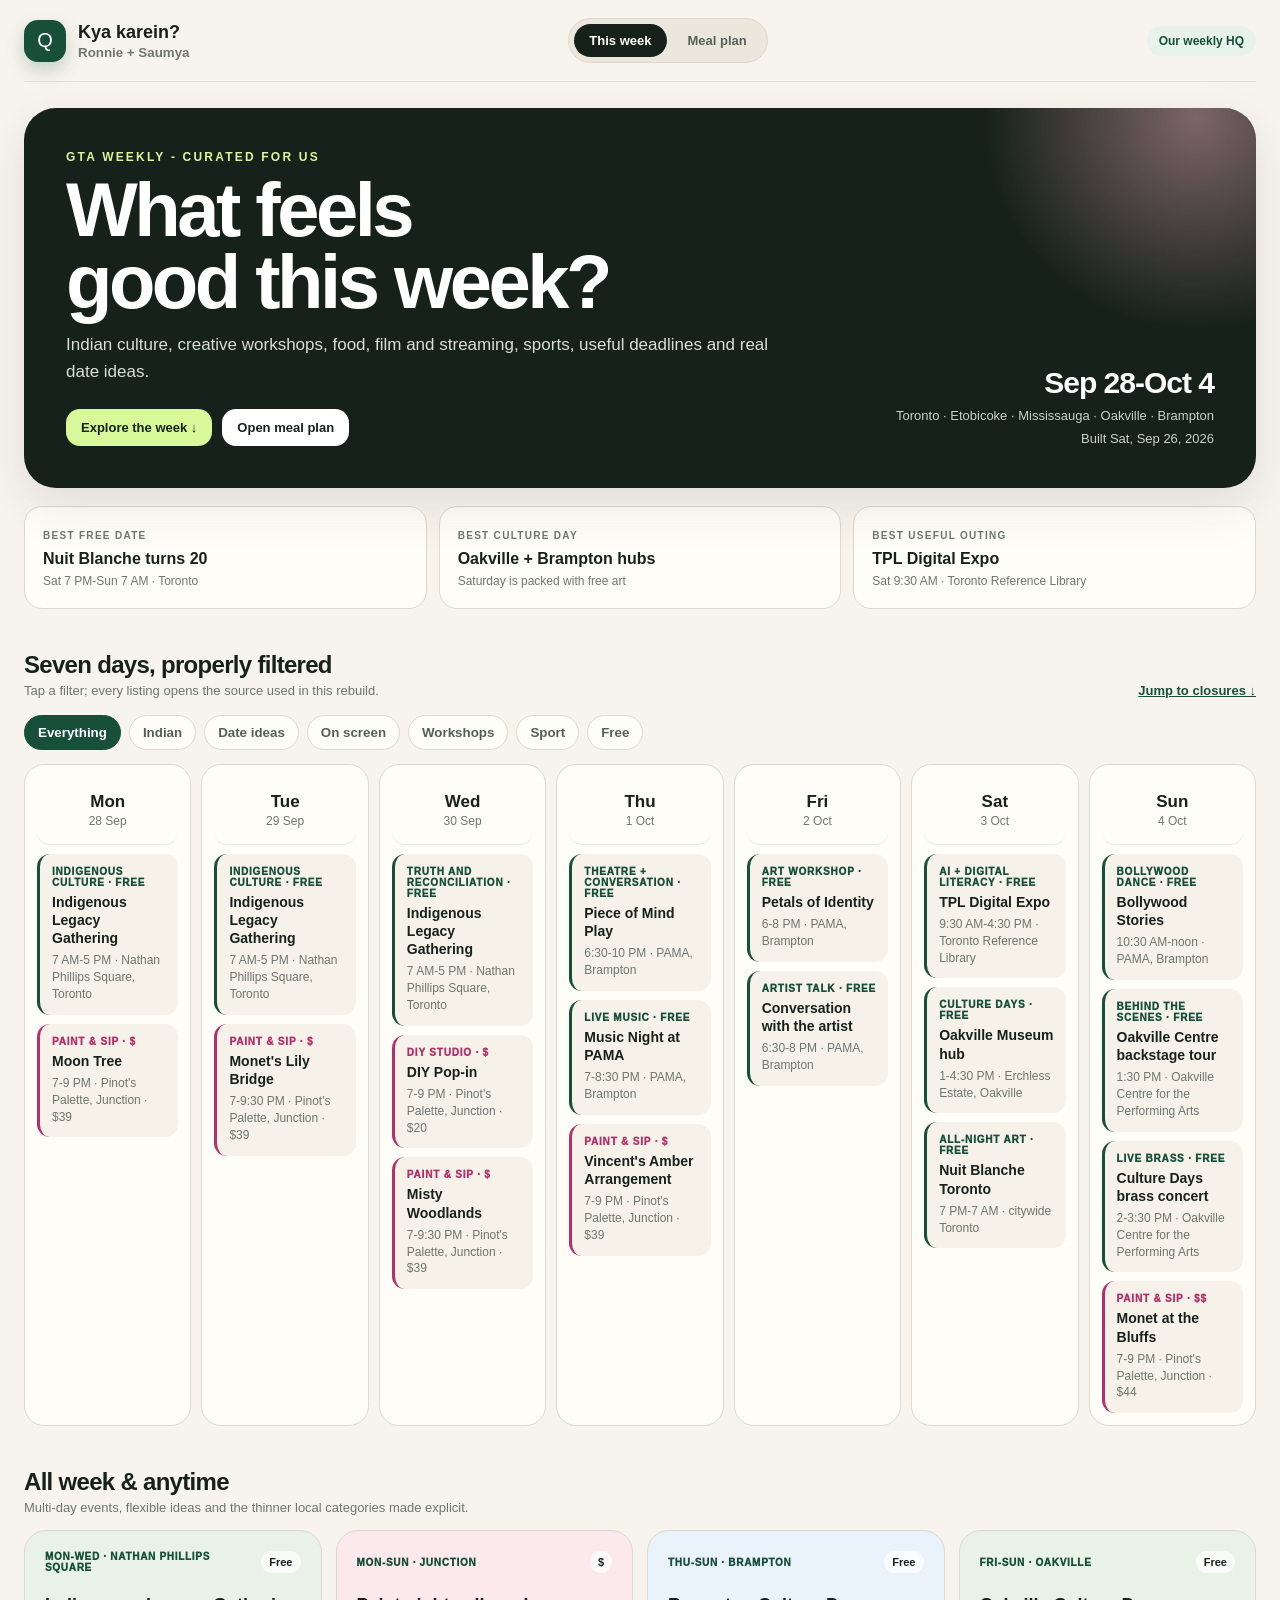
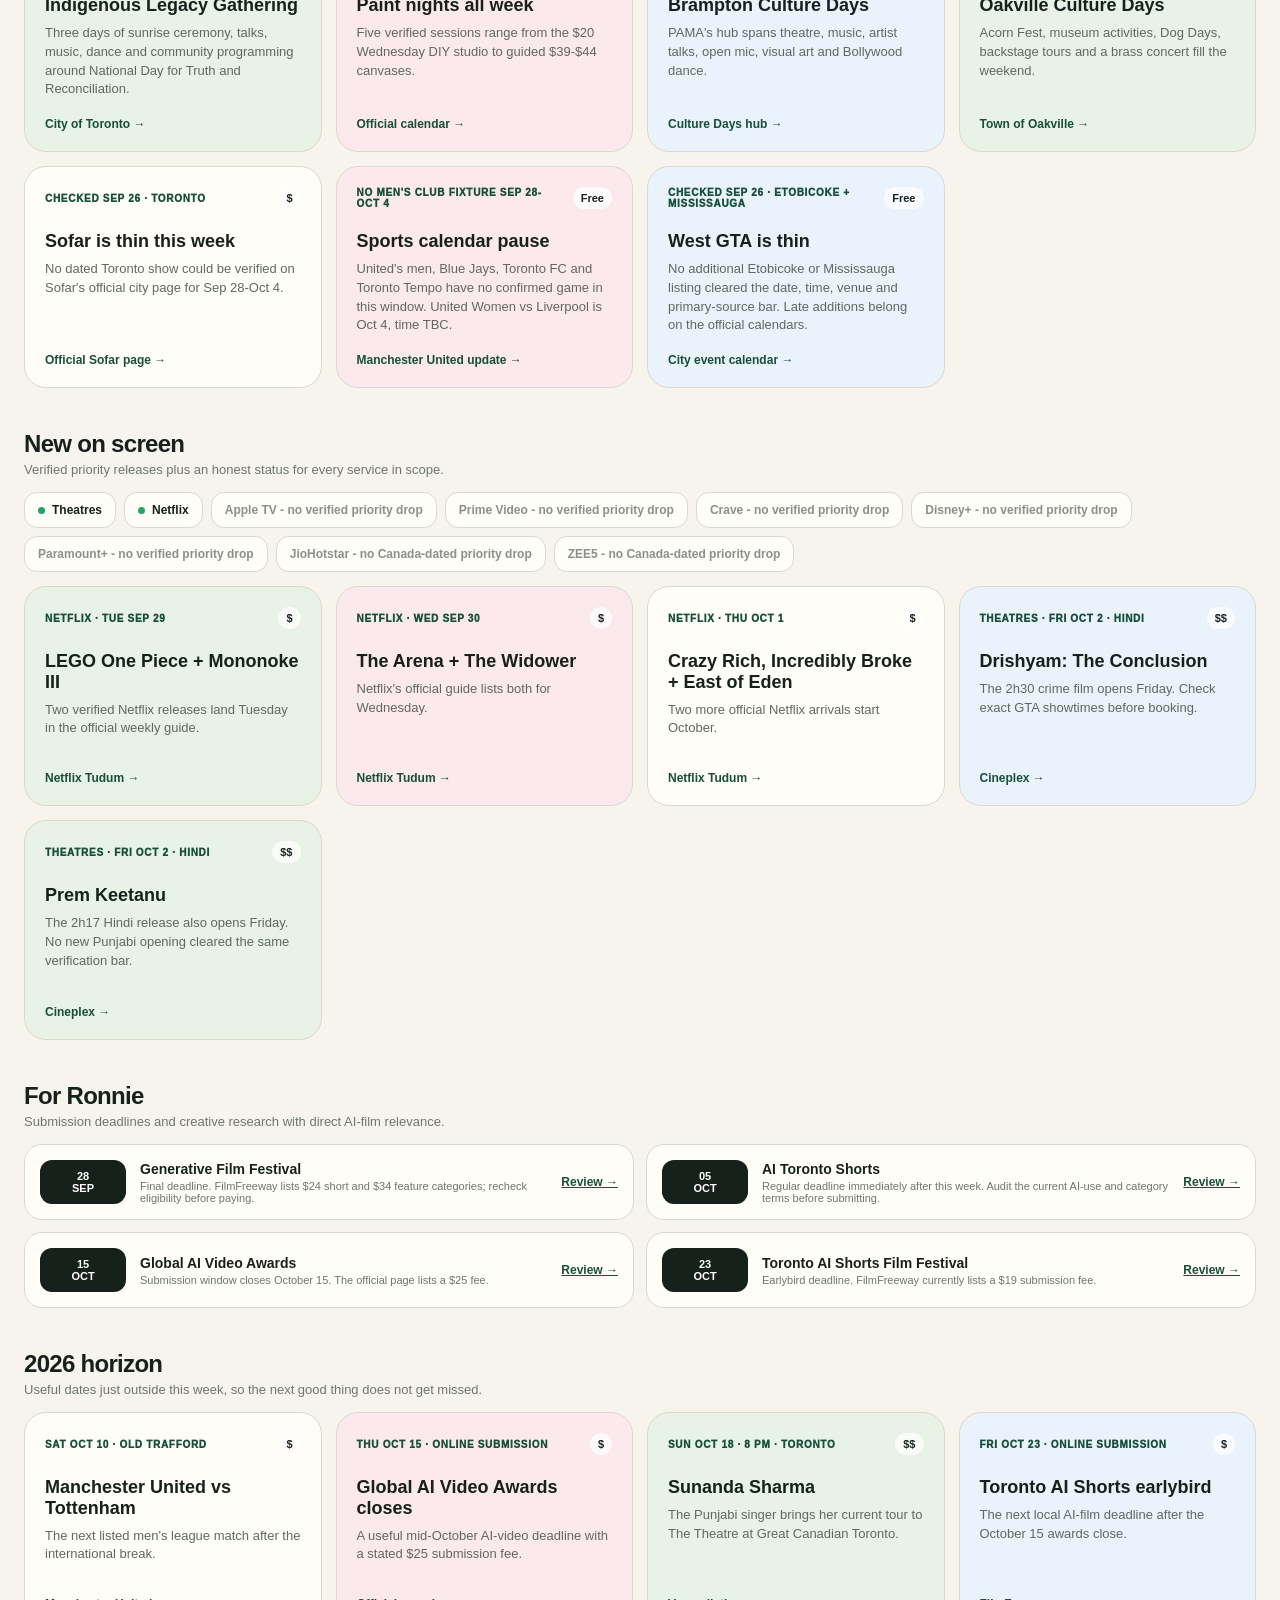
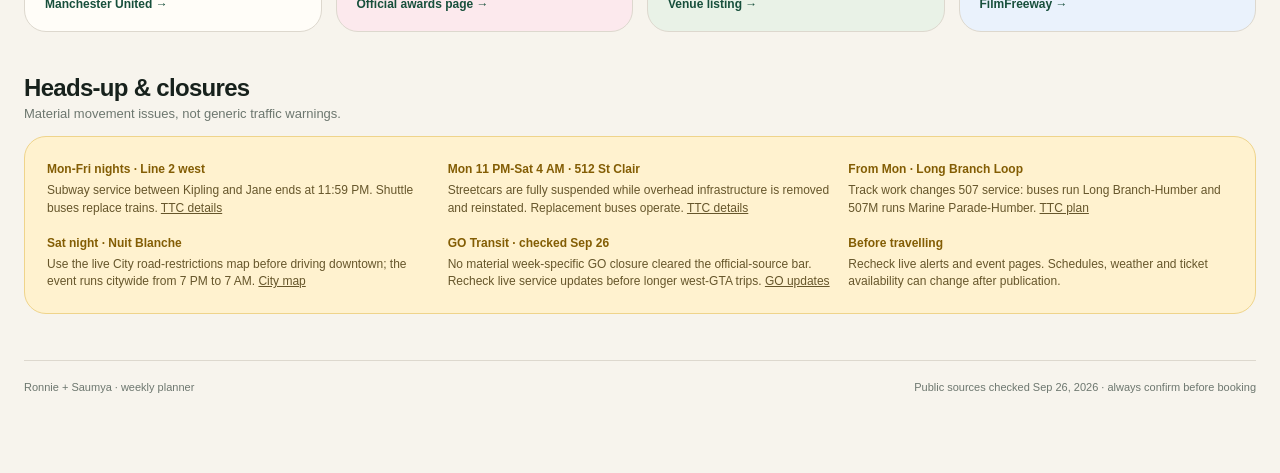
==== commit c57cd200: "Weekly dashboard refresh" ====
--- a/index.html
+++ b/index.html
@@ -2,86 +2,82 @@
 <html lang="en"><head><meta charset="utf-8"><meta name="viewport" content="width=device-width,initial-scale=1"><meta name="robots" content="noindex,nofollow"><title>Kya karein? - Week</title><meta name="description" content="Ronnie and Saumya's GTA week planner."><meta name="theme-color" content="#174f3b"><link rel="manifest" href="manifest.webmanifest"><link rel="apple-touch-icon" href="icons/qeera-192.png"><link rel="stylesheet" href="styles.css"></head>
 <body data-page="week"><main class="shell">
 <nav class="topbar" aria-label="Primary navigation"><a class="brand" href="index.html"><span class="brandmark">Q</span><span><b>Kya karein?</b><small>Ronnie + Saumya</small></span></a><div class="nav"><a class="active" href="index.html">This week</a><a href="meals.html">Meal plan</a></div><span class="privacy">Our weekly HQ</span></nav>
-<header class="hero"><div><div class="eyebrow">GTA weekly - curated for us</div><h1>What feels<br>good this week?</h1><p>Indian culture, creative workshops, food, film and streaming, sports, useful deadlines and real date ideas.</p><div class="hero-actions"><a class="button" href="#calendar">Explore the week ↓</a><a class="button secondary" href="meals.html">Open meal plan</a></div></div><div class="weekstamp"><strong>Sep 21-27</strong><span>Toronto · Etobicoke · Mississauga · Oakville · Brampton</span><span>Recovered Sun, Sep 20, 2026</span></div></header>
-<section class="pulse" aria-label="This week's pulse"><article class="pulse-card"><small>Best Indian night</small><strong>Rahat Fateh Ali Khan</strong><span>Sun 7 PM · Scotiabank Arena</span></article><article class="pulse-card"><small>Best free date</small><strong>The Word On The Street</strong><span>Sat-Sun · David Pecaut Square</span></article><article class="pulse-card"><small>Big weekend</small><strong>Wellness + books + football</strong><span>Friday through Sunday is stacked</span></article></section>
+<header class="hero"><div><div class="eyebrow">GTA weekly - curated for us</div><h1>What feels<br>good this week?</h1><p>Indian culture, creative workshops, food, film and streaming, sports, useful deadlines and real date ideas.</p><div class="hero-actions"><a class="button" href="#calendar">Explore the week ↓</a><a class="button secondary" href="meals.html">Open meal plan</a></div></div><div class="weekstamp"><strong>Sep 28-Oct 4</strong><span>Toronto · Etobicoke · Mississauga · Oakville · Brampton</span><span>Built Sat, Sep 26, 2026</span></div></header>
+<section class="pulse" aria-label="This week's pulse"><article class="pulse-card"><small>Best free date</small><strong>Nuit Blanche turns 20</strong><span>Sat 7 PM-Sun 7 AM · Toronto</span></article><article class="pulse-card"><small>Best culture day</small><strong>Oakville + Brampton hubs</strong><span>Saturday is packed with free art</span></article><article class="pulse-card"><small>Best useful outing</small><strong>TPL Digital Expo</strong><span>Sat 9:30 AM · Toronto Reference Library</span></article></section>
 
 <section class="section" id="calendar"><div class="section-head"><div><h2>Seven days, properly filtered</h2><p>Tap a filter; every listing opens the source used in this rebuild.</p></div><a class="section-link" href="#heads-up">Jump to closures ↓</a></div><div class="filters" role="group" aria-label="Event filters"><button class="filter active" data-filter="all">Everything</button><button class="filter" data-filter="indian">Indian</button><button class="filter" data-filter="date">Date ideas</button><button class="filter" data-filter="screen">On screen</button><button class="filter" data-filter="workshop">Workshops</button><button class="filter" data-filter="sport">Sport</button><button class="filter" data-filter="free">Free</button></div><div class="days">
-<article class="day-card" data-date="2026-09-21"><div class="day-head"><b>Mon</b><span>21 Sep</span></div>
-  <a class="event free" data-tags="free" href="https://www.brampton.ca/EN/City-Hall/Protocol-Office/Pages/Community-Flag-Raisings.aspx" target="_blank" rel="noopener"><small>World Peace Day · Free</small><b>Community flag raising</b><span>noon · Ken Whillans Square, Brampton</span></a>
-  <a class="event workshop" data-tags="date workshop" href="https://beachessandbox.com/whats-on.html/event/2026/09/21/1790031600/adult-crafting-buffet/572196" target="_blank" rel="noopener"><small>Craft night · $</small><b>Adult Crafting Buffet</b><span>6-9 PM · Beaches Sandbox · $15</span></a>
-  <a class="event sport" data-tags="sport" href="https://www.mlb.com/bluejays" target="_blank" rel="noopener"><small>Blue Jays · $</small><b>at Baltimore Orioles</b><span>6:35 PM · watch from Toronto</span></a>
-  <a class="event workshop" data-tags="date workshop" href="https://www.pinotspalette.com/toronto/events" target="_blank" rel="noopener"><small>Paint &amp; sip · $</small><b>Midnight Mystique</b><span>7-9 PM · Pinot's Palette, Junction · $39</span></a>
+<article class="day-card" data-date="2026-09-28"><div class="day-head"><b>Mon</b><span>28 Sep</span></div>
+  <a class="event free" data-tags="date free indian" href="https://secure.toronto.ca/council/agenda-item.do?item=2026.TE29.25" target="_blank" rel="noopener"><small>Indigenous culture · Free</small><b>Indigenous Legacy Gathering</b><span>7 AM-5 PM · Nathan Phillips Square, Toronto</span></a>
+  <a class="event workshop" data-tags="date workshop" href="https://www.pinotspalette.com/toronto/events" target="_blank" rel="noopener"><small>Paint &amp; sip · $</small><b>Moon Tree</b><span>7-9 PM · Pinot's Palette, Junction · $39</span></a>
 </article>
-<article class="day-card" data-date="2026-09-22"><div class="day-head"><b>Tue</b><span>22 Sep</span></div>
-  <a class="event sport" data-tags="sport" href="https://www.mlb.com/bluejays" target="_blank" rel="noopener"><small>Blue Jays · $</small><b>at Baltimore Orioles</b><span>6:35 PM · watch from Toronto</span></a>
-  <a class="event workshop" data-tags="date workshop" href="https://www.pinotspalette.com/toronto/events" target="_blank" rel="noopener"><small>Paint &amp; sip · $</small><b>Lavender Twilight</b><span>7-9:30 PM · Pinot's Palette, Junction · $39</span></a>
+<article class="day-card" data-date="2026-09-29"><div class="day-head"><b>Tue</b><span>29 Sep</span></div>
+  <a class="event free" data-tags="date free indian" href="https://secure.toronto.ca/council/agenda-item.do?item=2026.TE29.25" target="_blank" rel="noopener"><small>Indigenous culture · Free</small><b>Indigenous Legacy Gathering</b><span>7 AM-5 PM · Nathan Phillips Square, Toronto</span></a>
+  <a class="event workshop" data-tags="date workshop" href="https://www.pinotspalette.com/toronto/events" target="_blank" rel="noopener"><small>Paint &amp; sip · $</small><b>Monet's Lily Bridge</b><span>7-9:30 PM · Pinot's Palette, Junction · $39</span></a>
 </article>
-<article class="day-card" data-date="2026-09-23"><div class="day-head"><b>Wed</b><span>23 Sep</span></div>
-  <a class="event sport" data-tags="sport" href="https://www.mlb.com/bluejays" target="_blank" rel="noopener"><small>Blue Jays · $</small><b>at Baltimore Orioles</b><span>6:35 PM · watch from Toronto</span></a>
-  <a class="event workshop" data-tags="date workshop" href="https://www.pinotspalette.com/toronto/events" target="_blank" rel="noopener"><small>DIY studio · $</small><b>DIY Pop In</b><span>7-9 PM · Pinot's Palette, Junction · $20</span></a>
-  <a class="event workshop" data-tags="date workshop" href="https://www.pinotspalette.com/toronto/events" target="_blank" rel="noopener"><small>Paint &amp; sip · $</small><b>Serenity Falls</b><span>7-9:30 PM · Pinot's Palette, Junction · $39</span></a>
+<article class="day-card" data-date="2026-09-30"><div class="day-head"><b>Wed</b><span>30 Sep</span></div>
+  <a class="event free" data-tags="date free indian" href="https://secure.toronto.ca/council/agenda-item.do?item=2026.TE29.25" target="_blank" rel="noopener"><small>Truth and Reconciliation · Free</small><b>Indigenous Legacy Gathering</b><span>7 AM-5 PM · Nathan Phillips Square, Toronto</span></a>
+  <a class="event workshop" data-tags="date workshop" href="https://www.pinotspalette.com/toronto/events" target="_blank" rel="noopener"><small>DIY studio · $</small><b>DIY Pop-in</b><span>7-9 PM · Pinot's Palette, Junction · $20</span></a>
+  <a class="event workshop" data-tags="date workshop" href="https://www.pinotspalette.com/toronto/events" target="_blank" rel="noopener"><small>Paint &amp; sip · $</small><b>Misty Woodlands</b><span>7-9:30 PM · Pinot's Palette, Junction · $39</span></a>
 </article>
-<article class="day-card" data-date="2026-09-24"><div class="day-head"><b>Thu</b><span>24 Sep</span></div>
-  <a class="event free" data-tags="date workshop free" href="https://songandscore.ca/" target="_blank" rel="noopener"><small>Music industry · Free</small><b>Song &amp; Score workshops</b><span>10 AM-5 PM · Allied Music Centre, Toronto</span></a>
-  <a class="event free" data-tags="date free" href="https://www.mississauga.ca/events-and-attractions/events-calendar/a-city-in-tune-mississaugas-greatest-hits/?eventdate=2026-11-20T19%253A00%253A00&amp;schedule=26093" target="_blank" rel="noopener"><small>Music exhibit · Free</small><b>A City in Tune opens</b><span>noon-4 PM · Adamson Estate, Mississauga</span></a>
-  <a class="event workshop" data-tags="date workshop" href="https://www.pinotspalette.com/toronto/events" target="_blank" rel="noopener"><small>Paint &amp; sip · $</small><b>City of Stars and Light</b><span>7-9:30 PM · Pinot's Palette, Junction · $39</span></a>
+<article class="day-card" data-date="2026-10-01"><div class="day-head"><b>Thu</b><span>1 Oct</span></div>
+  <a class="event free" data-tags="date workshop free" href="https://culturedays.ca/en/hubs/e3ff9710-6479-4ae6-81cb-d4964bab1d7f" target="_blank" rel="noopener"><small>Theatre + conversation · Free</small><b>Piece of Mind Play</b><span>6:30-10 PM · PAMA, Brampton</span></a>
+  <a class="event free" data-tags="date free" href="https://culturedays.ca/en/hubs/e3ff9710-6479-4ae6-81cb-d4964bab1d7f" target="_blank" rel="noopener"><small>Live music · Free</small><b>Music Night at PAMA</b><span>7-8:30 PM · PAMA, Brampton</span></a>
+  <a class="event workshop" data-tags="date workshop" href="https://www.pinotspalette.com/toronto/events" target="_blank" rel="noopener"><small>Paint &amp; sip · $</small><b>Vincent's Amber Arrangement</b><span>7-9 PM · Pinot's Palette, Junction · $39</span></a>
 </article>
-<article class="day-card" data-date="2026-09-25"><div class="day-head"><b>Fri</b><span>25 Sep</span></div>
-  <a class="event free" data-tags="date free" href="https://torontowellnessfestival.com/" target="_blank" rel="noopener"><small>Wellness festival · Free</small><b>Toronto Wellness Festival</b><span>noon-8 PM · Mel Lastman Square</span></a>
-  <a class="event indian" data-tags="indian date free" href="https://www.mississauga.ca/events-and-attractions/events-calendar/the-3rd-annual-of-arts-of-the-middle-east-fes/?eventdate=2026-09-25T16%253A00%253A00&amp;schedule=23469" target="_blank" rel="noopener"><small>Culture festival · Free</small><b>Arts of the Middle East</b><span>4-11 PM · Celebration Square, Mississauga</span></a>
-  <a class="event sport" data-tags="sport date" href="https://www.mlb.com/bluejays" target="_blank" rel="noopener"><small>Blue Jays · $</small><b>vs Cincinnati Reds</b><span>7:07 PM · Rogers Centre, Toronto</span></a>
-  <a class="event workshop" data-tags="date workshop" href="https://www.pinotspalette.com/toronto/events" target="_blank" rel="noopener"><small>Paint &amp; sip · $</small><b>Glow With Flow</b><span>7-9:30 PM · Pinot's Palette, Junction · $44</span></a>
+<article class="day-card" data-date="2026-10-02"><div class="day-head"><b>Fri</b><span>2 Oct</span></div>
+  <a class="event free" data-tags="date workshop free" href="https://culturedays.ca/en/hubs/e3ff9710-6479-4ae6-81cb-d4964bab1d7f" target="_blank" rel="noopener"><small>Art workshop · Free</small><b>Petals of Identity</b><span>6-8 PM · PAMA, Brampton</span></a>
+  <a class="event free" data-tags="date workshop free" href="https://culturedays.ca/en/hubs/e3ff9710-6479-4ae6-81cb-d4964bab1d7f" target="_blank" rel="noopener"><small>Artist talk · Free</small><b>Conversation with the artist</b><span>6:30-8 PM · PAMA, Brampton</span></a>
 </article>
-<article class="day-card" data-date="2026-09-26"><div class="day-head"><b>Sat</b><span>26 Sep</span></div>
-  <a class="event free" data-tags="date workshop free" href="https://toronto.thewordonthestreet.ca/event-directory/annual-festival/2026-festival/" target="_blank" rel="noopener"><small>Books + ideas · Free</small><b>The Word On The Street</b><span>11 AM-6 PM · David Pecaut Square, Toronto</span></a>
-  <a class="event indian" data-tags="indian date free" href="https://www.mississauga.ca/events-and-attractions/events-calendar/the-3rd-annual-of-arts-of-the-middle-east-fes/?eventdate=2026-09-25T16%253A00%253A00&amp;schedule=23469" target="_blank" rel="noopener"><small>Culture festival · Free</small><b>Arts of the Middle East</b><span>1-11 PM · Celebration Square, Mississauga</span></a>
-  <a class="event sport" data-tags="sport date" href="https://www.mlb.com/bluejays" target="_blank" rel="noopener"><small>Blue Jays · $</small><b>vs Cincinnati Reds</b><span>3:07 PM · Rogers Centre, Toronto</span></a>
-  <a class="event indian" data-tags="indian date" href="https://www.eventbrite.ca/e/extra-show-added-desis-got-latent-a-live-comedy-talent-show-in-toronto-tickets-2001284979246" target="_blank" rel="noopener"><small>Desi comedy · $</small><b>Desi's Got Latent</b><span>6-10 PM · Toronto · ticketed</span></a>
-  <a class="event sport" data-tags="sport date" href="https://news.canadasoccer.com/the-homecoming-canmnt-to-play-chile-and-peru-this-september-and-october-in-canada" target="_blank" rel="noopener"><small>Canada Soccer · $</small><b>Canada vs Chile</b><span>7 PM · BMO Field, Toronto</span></a>
+<article class="day-card" data-date="2026-10-03"><div class="day-head"><b>Sat</b><span>3 Oct</span></div>
+  <a class="event free" data-tags="date workshop free" href="https://tpl.ca/programs-and-classes/featured/digital-inclusion-week/digital-expo/" target="_blank" rel="noopener"><small>AI + digital literacy · Free</small><b>TPL Digital Expo</b><span>9:30 AM-4:30 PM · Toronto Reference Library</span></a>
+  <a class="event free" data-tags="date workshop free" href="https://www.oakville.ca/community-events/events/town-of-oakville-events/culture-days/" target="_blank" rel="noopener"><small>Culture Days · Free</small><b>Oakville Museum hub</b><span>1-4:30 PM · Erchless Estate, Oakville</span></a>
+  <a class="event free" data-tags="date free" href="https://www.toronto.ca/news/nuit-blanches-20th-anniversary-edition-features-new-commissions-and-remounts-of-iconic-past-works/" target="_blank" rel="noopener"><small>All-night art · Free</small><b>Nuit Blanche Toronto</b><span>7 PM-7 AM · citywide Toronto</span></a>
 </article>
-<article class="day-card" data-date="2026-09-27"><div class="day-head"><b>Sun</b><span>27 Sep</span></div>
-  <a class="event free" data-tags="date workshop free" href="https://toronto.thewordonthestreet.ca/event-directory/annual-festival/2026-festival/" target="_blank" rel="noopener"><small>Books + ideas · Free</small><b>The Word On The Street</b><span>10 AM-5 PM · David Pecaut Square, Toronto</span></a>
-  <a class="event free" data-tags="date free" href="https://torontowellnessfestival.com/" target="_blank" rel="noopener"><small>Wellness festival · Free</small><b>Toronto Wellness Festival</b><span>noon-8 PM · Mel Lastman Square</span></a>
-  <a class="event sport" data-tags="sport date" href="https://www.mlb.com/bluejays" target="_blank" rel="noopener"><small>Blue Jays · $</small><b>vs Cincinnati Reds</b><span>3:07 PM · Rogers Centre, Toronto</span></a>
-  <a class="event indian" data-tags="indian date" href="https://www.ticketmaster.ca/rahat-fateh-ali-khan-tickets/artist/1273790" target="_blank" rel="noopener"><small>Qawwali concert · $</small><b>Rahat Fateh Ali Khan</b><span>7 PM · Scotiabank Arena, Toronto</span></a>
+<article class="day-card" data-date="2026-10-04"><div class="day-head"><b>Sun</b><span>4 Oct</span></div>
+  <a class="event free" data-tags="indian date workshop free" href="https://culturedays.ca/en/hubs/e3ff9710-6479-4ae6-81cb-d4964bab1d7f" target="_blank" rel="noopener"><small>Bollywood dance · Free</small><b>Bollywood Stories</b><span>10:30 AM-noon · PAMA, Brampton</span></a>
+  <a class="event free" data-tags="date workshop free" href="https://www.oakville.ca/community-events/events/town-of-oakville-events/culture-days/" target="_blank" rel="noopener"><small>Behind the scenes · Free</small><b>Oakville Centre backstage tour</b><span>1:30 PM · Oakville Centre for the Performing Arts</span></a>
+  <a class="event free" data-tags="date free" href="https://www.oakville.ca/community-events/events/town-of-oakville-events/culture-days/" target="_blank" rel="noopener"><small>Live brass · Free</small><b>Culture Days brass concert</b><span>2-3:30 PM · Oakville Centre for the Performing Arts</span></a>
+  <a class="event workshop" data-tags="date workshop" href="https://www.pinotspalette.com/toronto/events" target="_blank" rel="noopener"><small>Paint &amp; sip · $$</small><b>Monet at the Bluffs</b><span>7-9 PM · Pinot's Palette, Junction · $44</span></a>
 </article></div></section>
 
 <section class="section"><div class="section-head"><div><h2>All week &amp; anytime</h2><p>Multi-day events, flexible ideas and the thinner local categories made explicit.</p></div></div><div class="grid">
-  <a class="feature-card tint-green" href="https://www.brampton.ca/EN/Arts-Culture-Tourism/Cultural-Services/Pages/Culture-Days.aspx" target="_blank" rel="noopener"><div class="feature-top"><span class="tag">Through Sun Oct 4 · Brampton</span><span class="price">Free</span></div><h3>Culture Days continues</h3><p>Free participatory arts programming continues across Brampton. Check the city hub for newly added sessions.</p><span class="source">Brampton hub →</span></a>
-  <a class="feature-card tint-pink" href="https://www.pinotspalette.com/toronto/events" target="_blank" rel="noopener"><div class="feature-top"><span class="tag">Mon-Sun · Junction</span><span class="price">$</span></div><h3>Painting every day</h3><p>Guided canvases, a $20 Wednesday DIY session, open studio and Project Pet are all on the official calendar.</p><span class="source">Full weekly calendar →</span></a>
-  <a class="feature-card tint-blue" href="https://tango8fest.com/schedule" target="_blank" rel="noopener"><div class="feature-top"><span class="tag">Wed-Sun · Toronto</span><span class="price">$</span></div><h3>Tango 8 Festival</h3><p>Five days of Argentine tango workshops and milongas. Use the official schedule to choose a level and pass.</p><span class="source">Festival schedule →</span></a>
-  <a class="feature-card" href="https://www.premierleague.com/en/news/4675130" target="_blank" rel="noopener"><div class="feature-top"><span class="tag">No fixture Sep 21-27</span><span class="price">Free</span></div><h3>No United match this week</h3><p>Manchester United's next listed league fixture is against Tottenham on Saturday, October 10.</p><span class="source">Premier League fixtures →</span></a>
-  <a class="feature-card tint-green" href="https://www.oakville.ca/events/" target="_blank" rel="noopener"><div class="feature-top"><span class="tag">Checked Sep 20 · Oakville</span><span class="price">Free</span></div><h3>Oakville is thin this week</h3><p>No priority listing met the full date, time, location and source bar. The town calendar remains the safest last-minute check.</p><span class="source">Town events calendar →</span></a>
-  <a class="feature-card tint-pink" href="https://www.toronto.ca/explore-enjoy/festivals-events/festivals-events-calendar/" target="_blank" rel="noopener"><div class="feature-top"><span class="tag">Checked Sep 20 · Etobicoke</span><span class="price">Free</span></div><h3>Etobicoke is thin this week</h3><p>No standout local event cleared the verification bar. Use the City calendar for late neighbourhood additions.</p><span class="source">City calendar →</span></a>
+  <a class="feature-card tint-green" href="https://secure.toronto.ca/council/agenda-item.do?item=2026.TE29.25" target="_blank" rel="noopener"><div class="feature-top"><span class="tag">Mon-Wed · Nathan Phillips Square</span><span class="price">Free</span></div><h3>Indigenous Legacy Gathering</h3><p>Three days of sunrise ceremony, talks, music, dance and community programming around National Day for Truth and Reconciliation.</p><span class="source">City of Toronto →</span></a>
+  <a class="feature-card tint-pink" href="https://www.pinotspalette.com/toronto/events" target="_blank" rel="noopener"><div class="feature-top"><span class="tag">Mon-Sun · Junction</span><span class="price">$</span></div><h3>Paint nights all week</h3><p>Five verified sessions range from the $20 Wednesday DIY studio to guided $39-$44 canvases.</p><span class="source">Official calendar →</span></a>
+  <a class="feature-card tint-blue" href="https://culturedays.ca/en/hubs/e3ff9710-6479-4ae6-81cb-d4964bab1d7f" target="_blank" rel="noopener"><div class="feature-top"><span class="tag">Thu-Sun · Brampton</span><span class="price">Free</span></div><h3>Brampton Culture Days</h3><p>PAMA's hub spans theatre, music, artist talks, open mic, visual art and Bollywood dance.</p><span class="source">Culture Days hub →</span></a>
+  <a class="feature-card tint-green" href="https://www.oakville.ca/community-events/events/town-of-oakville-events/culture-days/" target="_blank" rel="noopener"><div class="feature-top"><span class="tag">Fri-Sun · Oakville</span><span class="price">Free</span></div><h3>Oakville Culture Days</h3><p>Acorn Fest, museum activities, Dog Days, backstage tours and a brass concert fill the weekend.</p><span class="source">Town of Oakville →</span></a>
+  <a class="feature-card" href="https://www.sofarsounds.com/cities/toronto" target="_blank" rel="noopener"><div class="feature-top"><span class="tag">Checked Sep 26 · Toronto</span><span class="price">$</span></div><h3>Sofar is thin this week</h3><p>No dated Toronto show could be verified on Sofar's official city page for Sep 28-Oct 4.</p><span class="source">Official Sofar page →</span></a>
+  <a class="feature-card tint-pink" href="https://www.manutd.com/en/news/fixture-changes-four-oct-2026-games-rescheduled" target="_blank" rel="noopener"><div class="feature-top"><span class="tag">No men's club fixture Sep 28-Oct 4</span><span class="price">Free</span></div><h3>Sports calendar pause</h3><p>United's men, Blue Jays, Toronto FC and Toronto Tempo have no confirmed game in this window. United Women vs Liverpool is Oct 4, time TBC.</p><span class="source">Manchester United update →</span></a>
+  <a class="feature-card tint-blue" href="https://www.toronto.ca/explore-enjoy/festivals-events/festivals-events-calendar/" target="_blank" rel="noopener"><div class="feature-top"><span class="tag">Checked Sep 26 · Etobicoke + Mississauga</span><span class="price">Free</span></div><h3>West GTA is thin</h3><p>No additional Etobicoke or Mississauga listing cleared the date, time, venue and primary-source bar. Late additions belong on the official calendars.</p><span class="source">City event calendar →</span></a>
 </div></section>
 
-<section class="section"><div class="section-head"><div><h2>New on screen</h2><p>Verified priority releases plus an honest status for every service in scope.</p></div></div><div class="platforms" aria-label="Streaming services checked"><span class="platform live">Theatres</span><span class="platform live">Netflix</span><span class="platform live">Disney+</span><span class="platform quiet">Apple TV - no verified priority drop</span><span class="platform quiet">Prime Video - no verified priority drop</span><span class="platform quiet">Crave - no verified priority drop</span><span class="platform quiet">Paramount+ - no verified priority drop</span><span class="platform quiet">JioHotstar - no Canada-dated priority drop</span><span class="platform quiet">ZEE5 - no Canada-dated priority drop</span></div><div class="grid" style="margin-top:14px">
-  <a class="feature-card tint-green" href="https://www.netflix.com/tudum/articles/new-on-netflix?lv=true" target="_blank" rel="noopener"><div class="feature-top"><span class="tag">Netflix · Tue Sep 22</span><span class="price">Included</span></div><h3>Minerva Academy</h3><p>The first verified Netflix arrival in this week's official release list.</p><span class="source">Netflix Tudum →</span></a>
-  <a class="feature-card tint-pink" href="https://press.disneyplus.com/news/next-on-disney-plus-september-2026" target="_blank" rel="noopener"><div class="feature-top"><span class="tag">Disney+ · Wed Sep 23</span><span class="price">Included</span></div><h3>Toy Story 5</h3><p>The Pixar sequel reaches Disney+ in the official September schedule.</p><span class="source">Disney+ Press →</span></a>
-  <a class="feature-card" href="https://www.netflix.com/tudum/articles/new-on-netflix?lv=true" target="_blank" rel="noopener"><div class="feature-top"><span class="tag">Netflix · Thu Sep 24</span><span class="price">Included</span></div><h3>Oculus</h3><p>The Mike Flanagan horror film joins Netflix ahead of the weekend.</p><span class="source">Netflix Tudum →</span></a>
-  <a class="feature-card tint-blue" href="https://a24films.com/films/primetime" target="_blank" rel="noopener"><div class="feature-top"><span class="tag">Theatres · Fri Sep 25</span><span class="price">$$</span></div><h3>Primetime</h3><p>A24's new theatrical release opens Friday. Check GTA showtimes before booking.</p><span class="source">A24 film page →</span></a>
+<section class="section"><div class="section-head"><div><h2>New on screen</h2><p>Verified priority releases plus an honest status for every service in scope.</p></div></div><div class="platforms" aria-label="Streaming services checked"><span class="platform live">Theatres</span><span class="platform live">Netflix</span><span class="platform quiet">Apple TV - no verified priority drop</span><span class="platform quiet">Prime Video - no verified priority drop</span><span class="platform quiet">Crave - no verified priority drop</span><span class="platform quiet">Disney+ - no verified priority drop</span><span class="platform quiet">Paramount+ - no verified priority drop</span><span class="platform quiet">JioHotstar - no Canada-dated priority drop</span><span class="platform quiet">ZEE5 - no Canada-dated priority drop</span></div><div class="grid" style="margin-top:14px">
+  <a class="feature-card tint-green" href="https://www.netflix.com/tudum/articles/what-to-watch-on-netflix-september-25-2026" target="_blank" rel="noopener"><div class="feature-top"><span class="tag">Netflix · Tue Sep 29</span><span class="price">$</span></div><h3>LEGO One Piece + Mononoke III</h3><p>Two verified Netflix releases land Tuesday in the official weekly guide.</p><span class="source">Netflix Tudum →</span></a>
+  <a class="feature-card tint-pink" href="https://www.netflix.com/tudum/articles/what-to-watch-on-netflix-september-25-2026" target="_blank" rel="noopener"><div class="feature-top"><span class="tag">Netflix · Wed Sep 30</span><span class="price">$</span></div><h3>The Arena + The Widower</h3><p>Netflix's official guide lists both for Wednesday.</p><span class="source">Netflix Tudum →</span></a>
+  <a class="feature-card" href="https://www.netflix.com/tudum/articles/what-to-watch-on-netflix-september-25-2026" target="_blank" rel="noopener"><div class="feature-top"><span class="tag">Netflix · Thu Oct 1</span><span class="price">$</span></div><h3>Crazy Rich, Incredibly Broke + East of Eden</h3><p>Two more official Netflix arrivals start October.</p><span class="source">Netflix Tudum →</span></a>
+  <a class="feature-card tint-blue" href="https://www.cineplex.com/movie/drishyam-the-conclusion-hindi-west" target="_blank" rel="noopener"><div class="feature-top"><span class="tag">Theatres · Fri Oct 2 · Hindi</span><span class="price">$$</span></div><h3>Drishyam: The Conclusion</h3><p>The 2h30 crime film opens Friday. Check exact GTA showtimes before booking.</p><span class="source">Cineplex →</span></a>
+  <a class="feature-card tint-green" href="https://www.cineplex.com/movie/prem-keetanu-hindi-west" target="_blank" rel="noopener"><div class="feature-top"><span class="tag">Theatres · Fri Oct 2 · Hindi</span><span class="price">$$</span></div><h3>Prem Keetanu</h3><p>The 2h17 Hindi release also opens Friday. No new Punjabi opening cleared the same verification bar.</p><span class="source">Cineplex →</span></a>
 </div></section>
 
 <section class="section"><div class="section-head"><div><h2>For Ronnie</h2><p>Submission deadlines and creative research with direct AI-film relevance.</p></div></div><div class="deadline-list">
-  <article class="deadline"><time>25<br>SEP</time><div><b>Future Reality AI Film Festival</b><span>Final FilmFreeway deadline. The listing currently shows free submission; recheck rules before entering.</span></div><a href="https://filmfreeway.com/FutureRealityAIFilmFestival" target="_blank" rel="noopener">Review →</a></article>
-  <article class="deadline"><time>27<br>SEP</time><div><b>AI International Film Festival</b><span>Current FilmFreeway deadline. Audit AI-use rules, runtime and fee before submitting.</span></div><a href="https://filmfreeway.com/AIinternationalFilmFestival" target="_blank" rel="noopener">Review →</a></article>
-  <article class="deadline"><time>30<br>SEP</time><div><b>CSFCCA International AI Film Festival</b><span>Final deadline for 3-15 minute films with substantial AI use.</span></div><a href="https://filmfreeway.com/CSFCCAAIFilmFestival" target="_blank" rel="noopener">Review →</a></article>
-  <article class="deadline"><time>06<br>OCT</time><div><b>World AI Cinema Festival</b><span>Late deadline on FilmFreeway. Confirm category fit and current fee before paying.</span></div><a href="https://filmfreeway.com/WorldAICinemaFestival" target="_blank" rel="noopener">Review →</a></article>
+  <article class="deadline"><time>28<br>SEP</time><div><b>Generative Film Festival</b><span>Final deadline. FilmFreeway lists $24 short and $34 feature categories; recheck eligibility before paying.</span></div><a href="https://filmfreeway.com/GenerativeFilmFest" target="_blank" rel="noopener">Review →</a></article>
+  <article class="deadline"><time>05<br>OCT</time><div><b>AI Toronto Shorts</b><span>Regular deadline immediately after this week. Audit the current AI-use and category terms before submitting.</span></div><a href="https://filmfreeway.com/taiffest" target="_blank" rel="noopener">Review →</a></article>
+  <article class="deadline"><time>15<br>OCT</time><div><b>Global AI Video Awards</b><span>Submission window closes October 15. The official page lists a $25 fee.</span></div><a href="https://www.ganymedeproject.com/" target="_blank" rel="noopener">Review →</a></article>
+  <article class="deadline"><time>23<br>OCT</time><div><b>Toronto AI Shorts Film Festival</b><span>Earlybird deadline. FilmFreeway currently lists a $19 submission fee.</span></div><a href="https://filmfreeway.com/TorontoAIShortsFilmFestival" target="_blank" rel="noopener">Review →</a></article>
 </div></section>
 
 <section class="section"><div class="section-head"><div><h2>2026 horizon</h2><p>Useful dates just outside this week, so the next good thing does not get missed.</p></div></div><div class="grid">
-  <a class="feature-card tint-pink" href="https://www.brampton.ca/EN/Arts-Culture-Tourism/Cultural-Services/Pages/Culture-Days.aspx" target="_blank" rel="noopener"><div class="feature-top"><span class="tag">Through Sun Oct 4 · Brampton</span><span class="price">Free</span></div><h3>Culture Days continues</h3><p>Free participatory arts programming continues through the first October weekend.</p><span class="source">Brampton hub →</span></a>
-  <a class="feature-card tint-blue" href="https://filmfreeway.com/WorldAICinemaFestival" target="_blank" rel="noopener"><div class="feature-top"><span class="tag">Tue Oct 6 · online submission</span><span class="price">$</span></div><h3>World AI Cinema deadline</h3><p>The next AI-film deadline after this week. Confirm current category terms before submitting.</p><span class="source">FilmFreeway →</span></a>
-  <a class="feature-card tint-green" href="https://www.mississauga.ca/events-and-attractions/events-calendar/canada-diwali-razzmatazz-2026/?eventdate=2026-10-09T17%253A00%253A00&amp;schedule=26101" target="_blank" rel="noopener"><div class="feature-top"><span class="tag">Fri-Sun Oct 9-11 · Mississauga</span><span class="price">Free</span></div><h3>Canada Diwali RazzMatazz</h3><p>Three days of free Diwali programming at Celebration Square.</p><span class="source">Mississauga listing →</span></a>
-  <a class="feature-card" href="https://www.premierleague.com/en/news/4675130" target="_blank" rel="noopener"><div class="feature-top"><span class="tag">Sat Oct 10 · Old Trafford</span><span class="price">$</span></div><h3>Manchester United vs Tottenham</h3><p>The next listed league match after the international break.</p><span class="source">Premier League fixtures →</span></a>
+  <a class="feature-card" href="https://www.manutd.com/en/news/fixture-changes-four-oct-2026-games-rescheduled" target="_blank" rel="noopener"><div class="feature-top"><span class="tag">Sat Oct 10 · Old Trafford</span><span class="price">$</span></div><h3>Manchester United vs Tottenham</h3><p>The next listed men's league match after the international break.</p><span class="source">Manchester United →</span></a>
+  <a class="feature-card tint-pink" href="https://www.ganymedeproject.com/" target="_blank" rel="noopener"><div class="feature-top"><span class="tag">Thu Oct 15 · online submission</span><span class="price">$</span></div><h3>Global AI Video Awards closes</h3><p>A useful mid-October AI-video deadline with a stated $25 submission fee.</p><span class="source">Official awards page →</span></a>
+  <a class="feature-card tint-green" href="https://greatcanadian.com/event/sunanda-sharma-2026/" target="_blank" rel="noopener"><div class="feature-top"><span class="tag">Sun Oct 18 · 8 PM · Toronto</span><span class="price">$$</span></div><h3>Sunanda Sharma</h3><p>The Punjabi singer brings her current tour to The Theatre at Great Canadian Toronto.</p><span class="source">Venue listing →</span></a>
+  <a class="feature-card tint-blue" href="https://filmfreeway.com/TorontoAIShortsFilmFestival" target="_blank" rel="noopener"><div class="feature-top"><span class="tag">Fri Oct 23 · online submission</span><span class="price">$</span></div><h3>Toronto AI Shorts earlybird</h3><p>The next local AI-film deadline after the October 15 awards close.</p><span class="source">FilmFreeway →</span></a>
 </div></section>
 
 <section class="section" id="heads-up"><div class="section-head"><div><h2>Heads-up &amp; closures</h2><p>Material movement issues, not generic traffic warnings.</p></div></div><div class="heads-up"><div class="heads-grid">
-  <div class="heads-item"><b>Mon-Thu nights · Line 1</b><p>Subway service between St Clair and College ends at 11:59 PM. Shuttle buses replace trains. <a href="https://www.ttc.ca/service-advisories/subway-service/Line-1-St-Clair-to-College-Nightly-early-closures-Sept-21-to-24-2026" target="_blank" rel="noopener">TTC details</a></p></div>
-  <div class="heads-item"><b>Sep 21-28 · Queen Street West</b><p>Track repairs at Brock and Sorauren replace streetcars with buses between Sunnyside and Wolseley. <a href="https://www.ttc.ca/service-advisories/construction-notices/Queen-and-Brock-and-Sorauren-Ave" target="_blank" rel="noopener">TTC plan</a></p></div>
-  <div class="heads-item"><b>From Tue · 512 St Clair</b><p>Streetcars are suspended between Weston Road and Old Weston Road while overhead infrastructure is moved. <a href="https://www.ttc.ca/service-advisories/construction-notices/Overhead-Infrastructure-Removal-and-Reinstatement-at-the-St-Clair-Avenue-West-Rail-Bridge" target="_blank" rel="noopener">TTC details</a></p></div>
-  <div class="heads-item"><b>Sat-Sun · Lakeshore East GO</b><p>Construction removes GO service at Rouge Hill, Guildwood, Eglinton, Scarborough and Danforth. <a href="https://www.gotransit.com/en/the-future-and-go/construction-notices/lakeshore-east-construction" target="_blank" rel="noopener">GO details</a></p></div>
-  <div class="heads-item"><b>All week · Oakville</b><p>Towne Square transformation work continues downtown. Expect localized access changes. <a href="https://www.oakville.ca/town-hall/news-notices/2026-news-releases-archive/towne-square-transformation-to-revitalize-the-heart-of-downtown-oakville/" target="_blank" rel="noopener">Town update</a></p></div>
-  <div class="heads-item"><b>Before travelling</b><p>Recheck live service alerts and event pages. Schedules, weather and ticket availability can change after publication.</p></div>
+  <div class="heads-item"><b>Mon-Fri nights · Line 2 west</b><p>Subway service between Kipling and Jane ends at 11:59 PM. Shuttle buses replace trains. <a href="https://www.ttc.ca/service-advisories/subway-service/Line-2-Kipling-to-Jane-Nightly-early-closures-Sep-28-to-2-2026" target="_blank" rel="noopener">TTC details</a></p></div>
+  <div class="heads-item"><b>Mon 11 PM-Sat 4 AM · 512 St Clair</b><p>Streetcars are fully suspended while overhead infrastructure is removed and reinstated. Replacement buses operate. <a href="https://www.ttc.ca/service-advisories/construction-notices/Overhead-Infrastructure-Removal-and-Reinstatement-at-the-St-Clair-Avenue-West-Rail-Bridge" target="_blank" rel="noopener">TTC details</a></p></div>
+  <div class="heads-item"><b>From Mon · Long Branch Loop</b><p>Track work changes 507 service: buses run Long Branch-Humber and 507M runs Marine Parade-Humber. <a href="https://www.ttc.ca/about-the-ttc/projects-and-plans/Long-Branch-Loop-Track-Renewal" target="_blank" rel="noopener">TTC plan</a></p></div>
+  <div class="heads-item"><b>Sat night · Nuit Blanche</b><p>Use the live City road-restrictions map before driving downtown; the event runs citywide from 7 PM to 7 AM. <a href="https://www.toronto.ca/services-payments/streets-parking-transportation/road-restrictions-closures/restrictions-map/" target="_blank" rel="noopener">City map</a></p></div>
+  <div class="heads-item"><b>GO Transit · checked Sep 26</b><p>No material week-specific GO closure cleared the official-source bar. Recheck live service updates before longer west-GTA trips. <a href="https://www.gotransit.com/en/service-updates/service-updates" target="_blank" rel="noopener">GO updates</a></p></div>
+  <div class="heads-item"><b>Before travelling</b><p>Recheck live alerts and event pages. Schedules, weather and ticket availability can change after publication.</p></div>
 </div></div></section>
-<footer class="footer"><span>Ronnie + Saumya · weekly planner</span><span>Public sources checked Sep 20, 2026 · always confirm before booking</span></footer></main><script src="app.js"></script></body></html>
+<footer class="footer"><span>Ronnie + Saumya · weekly planner</span><span>Public sources checked Sep 26, 2026 · always confirm before booking</span></footer></main><script src="app.js"></script></body></html>
